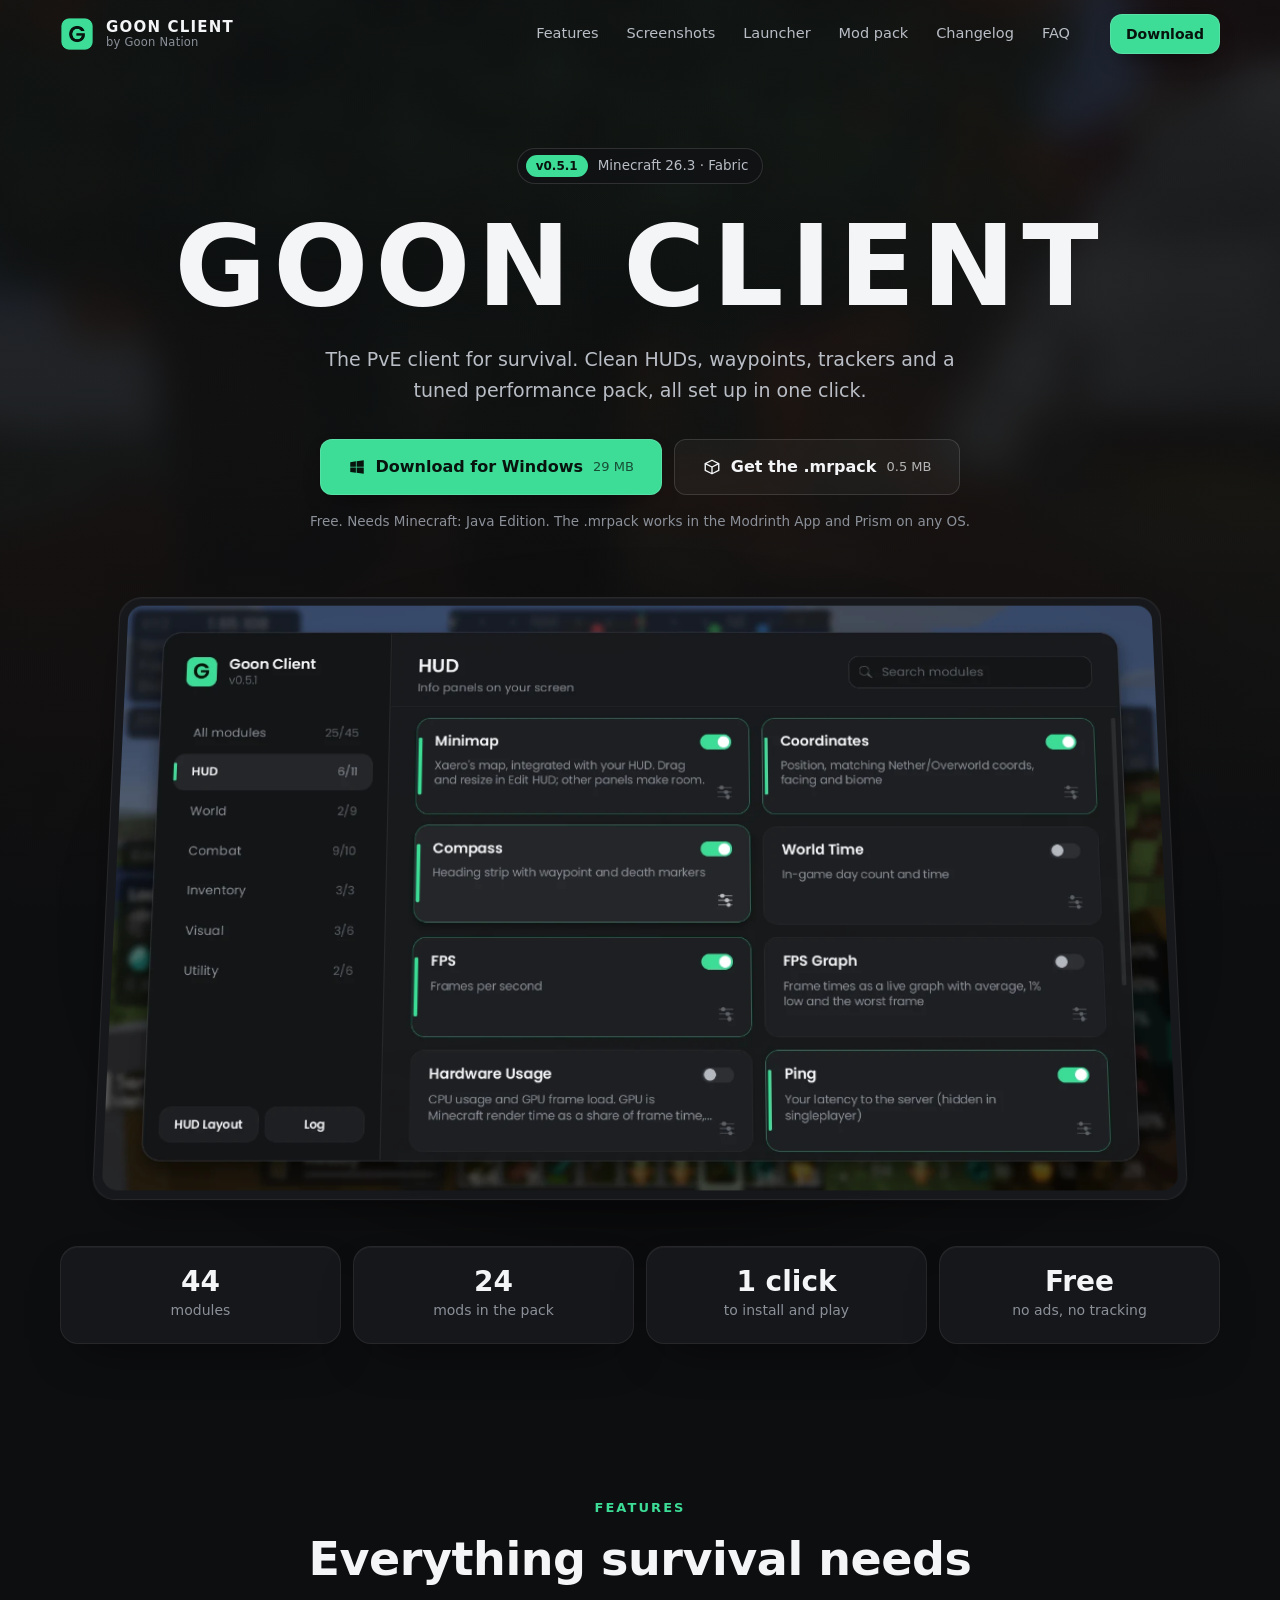
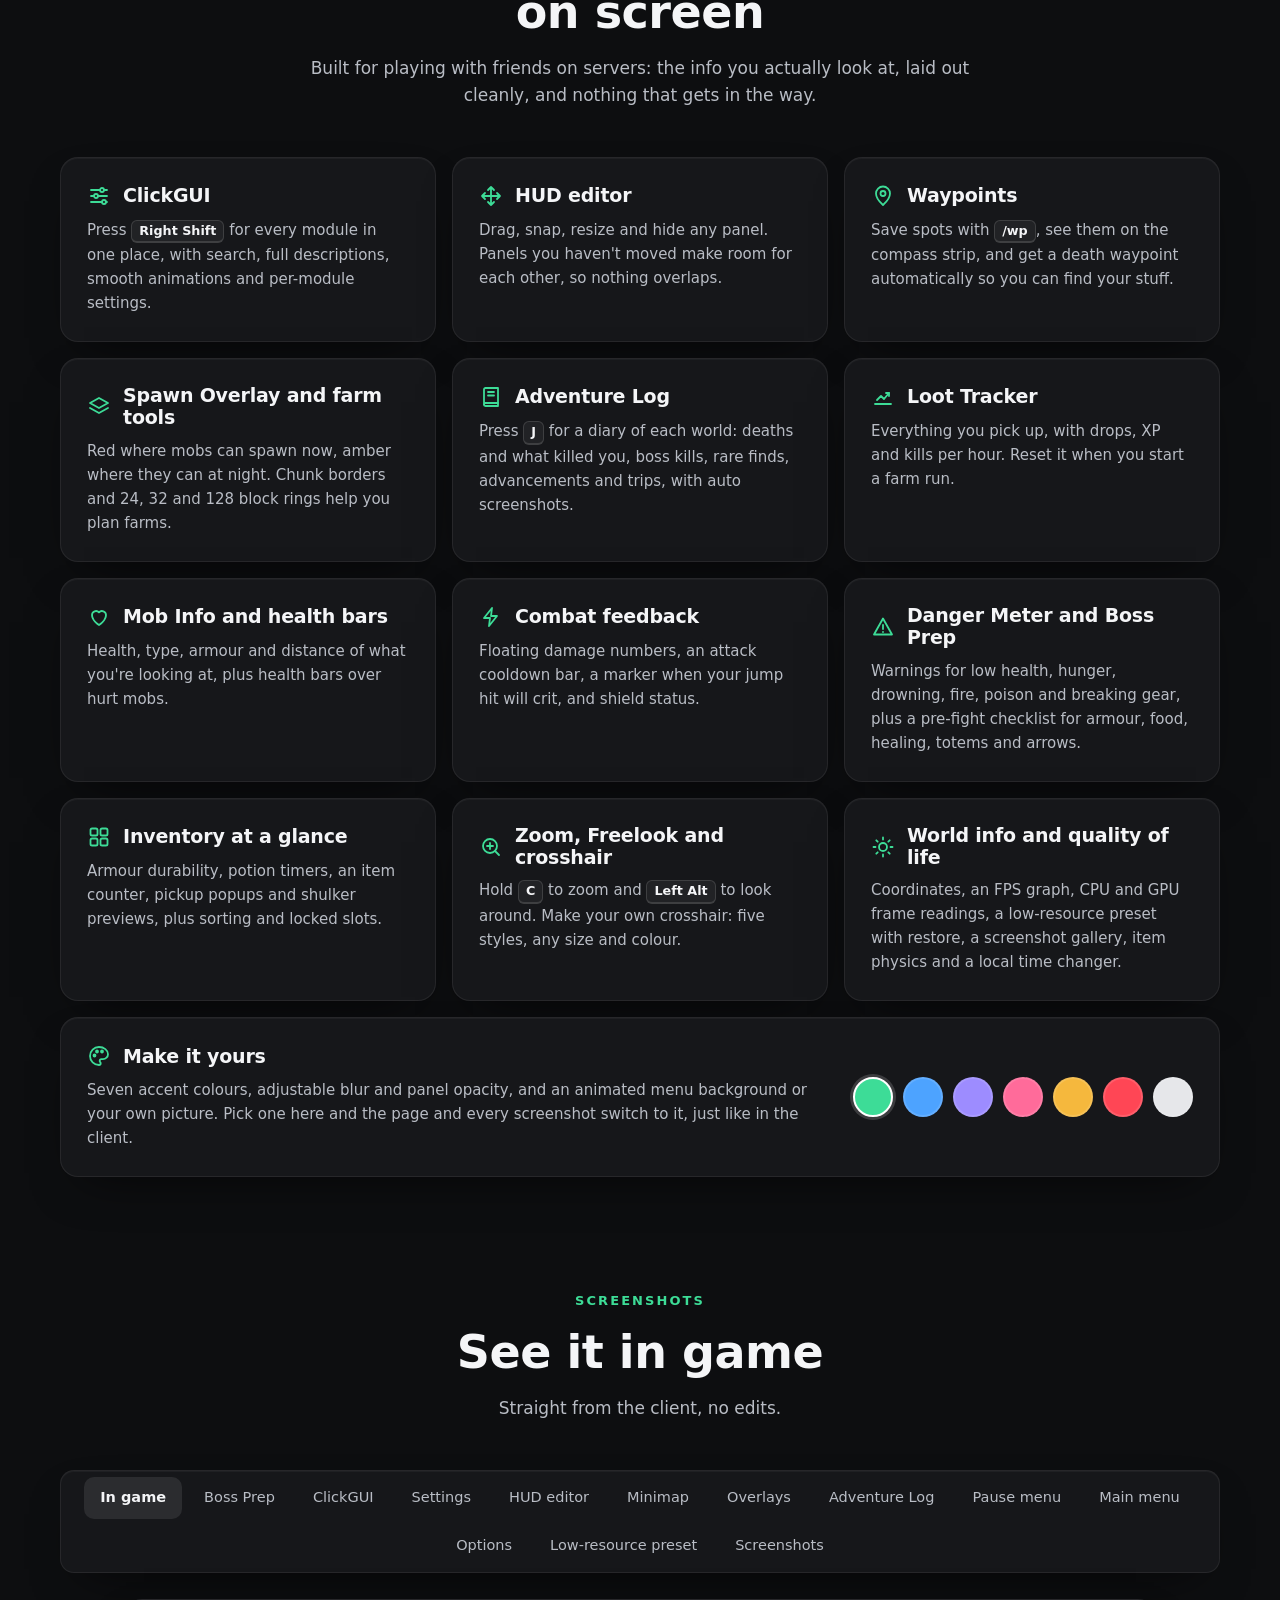
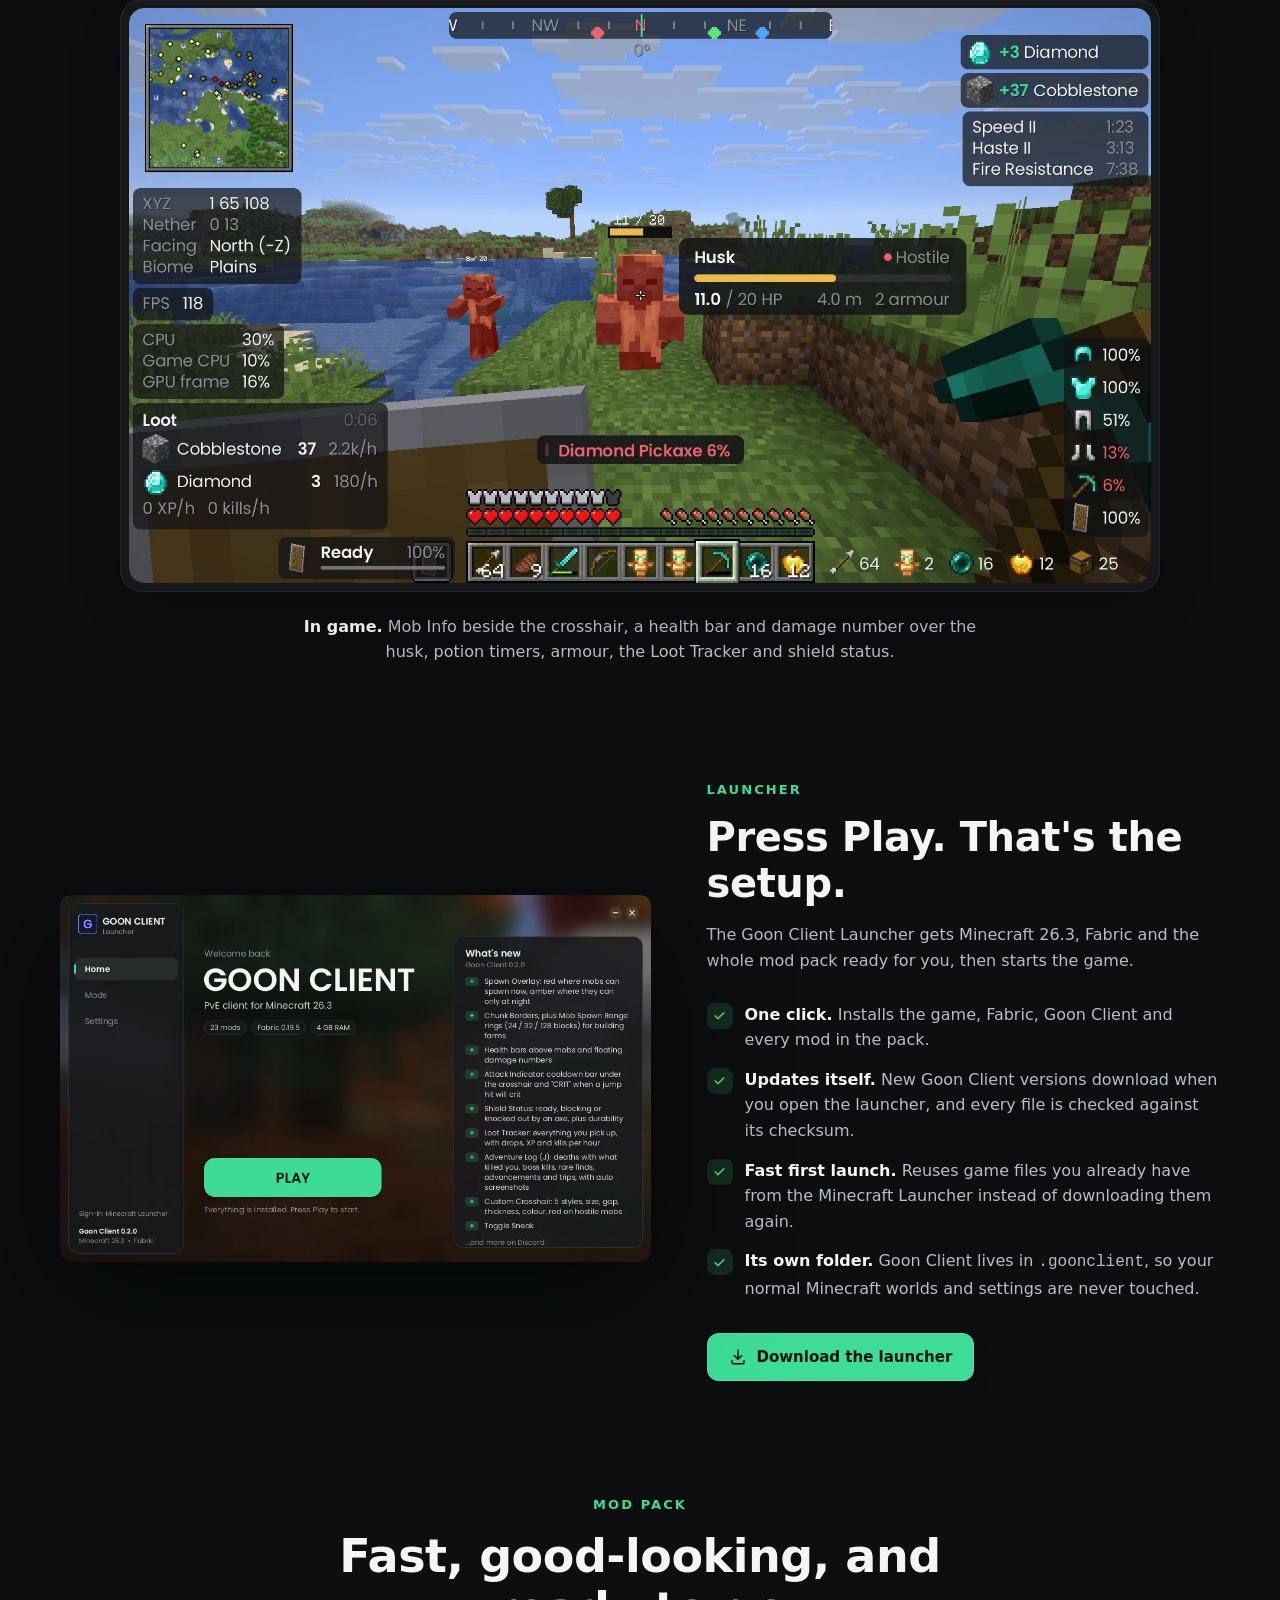
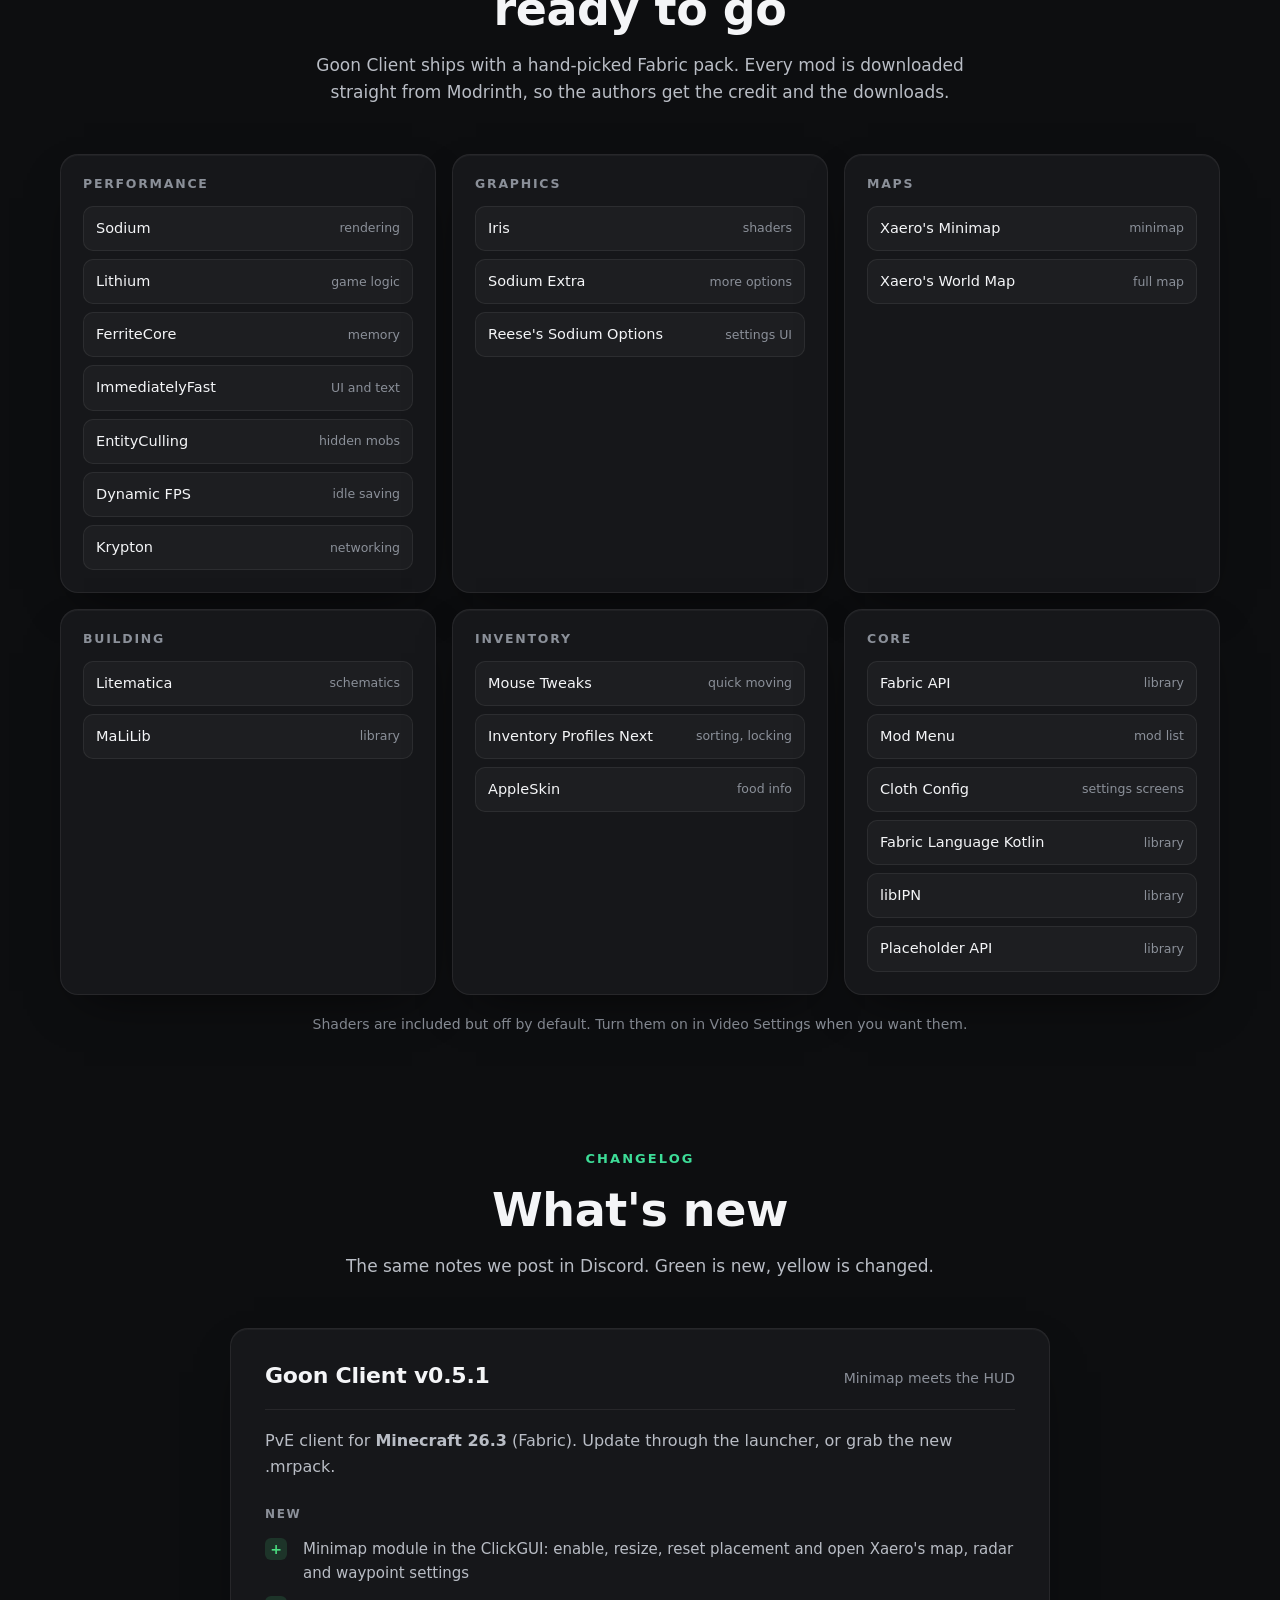
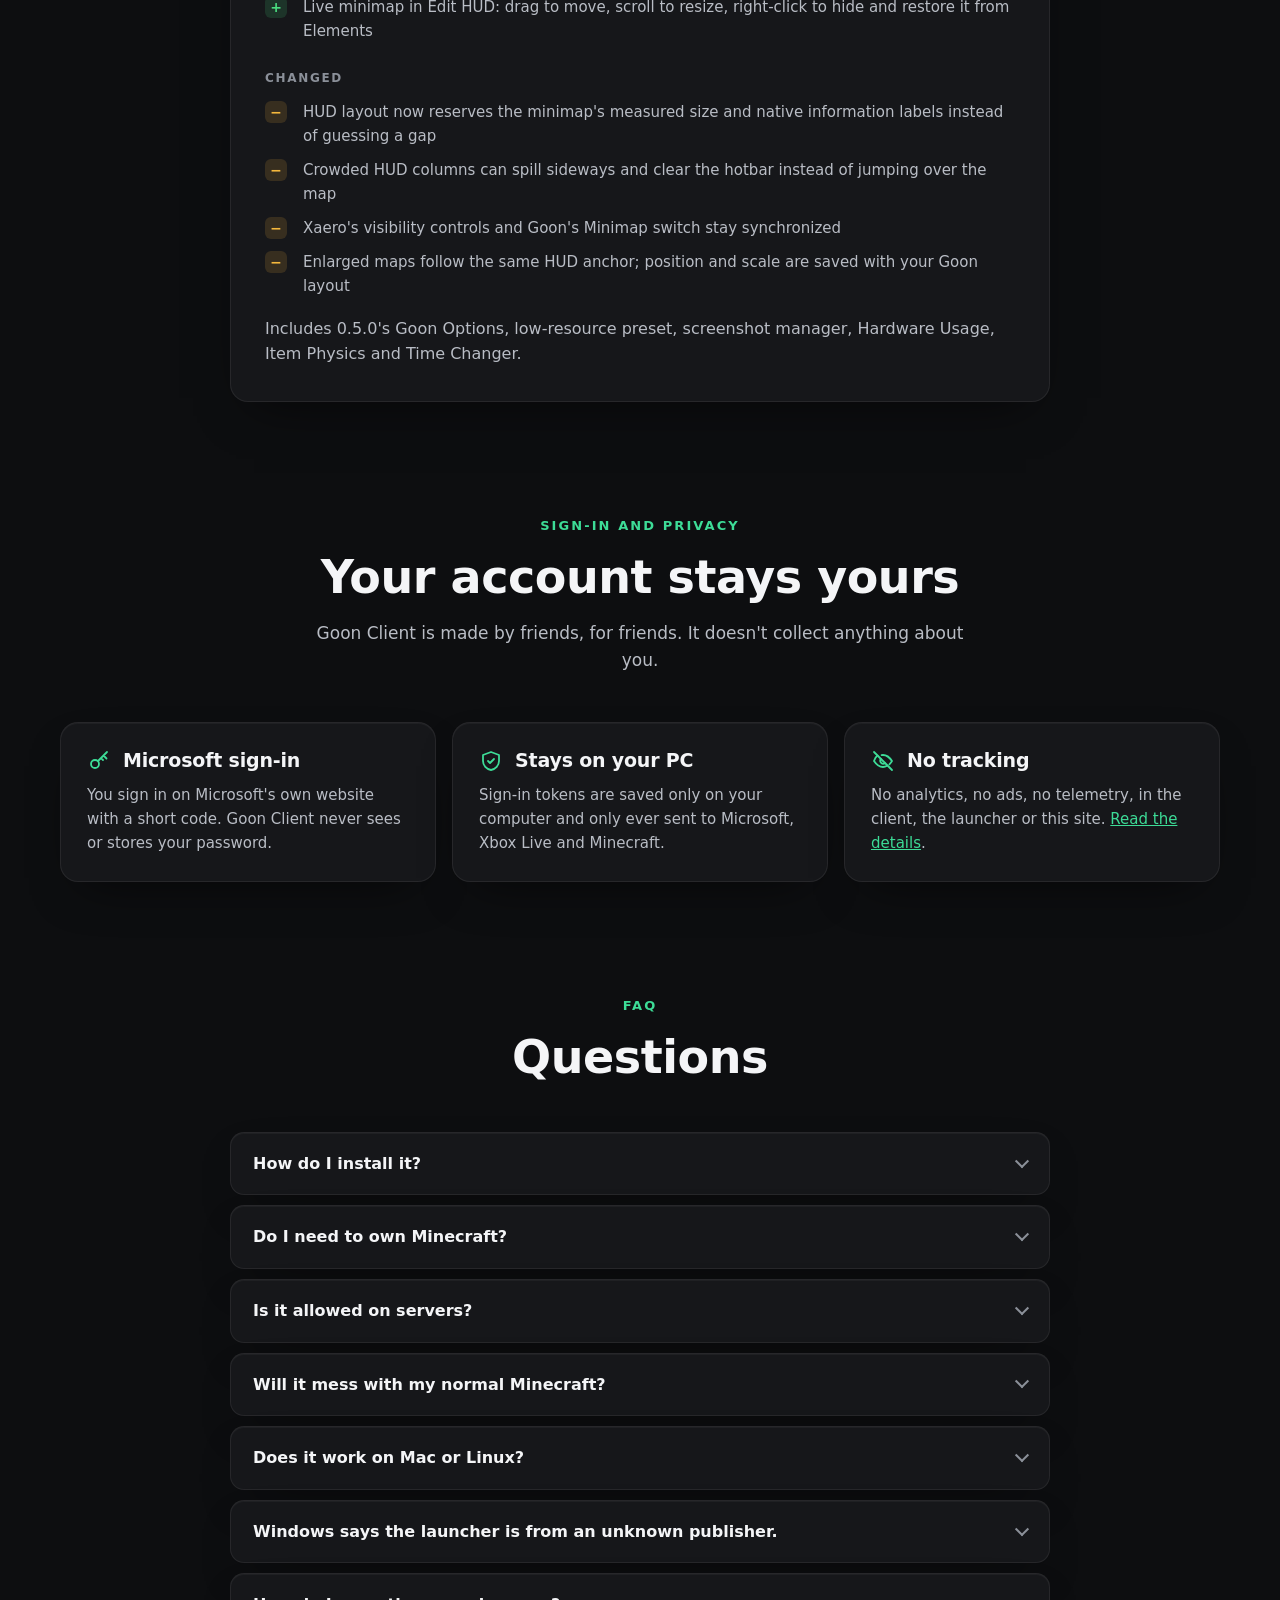
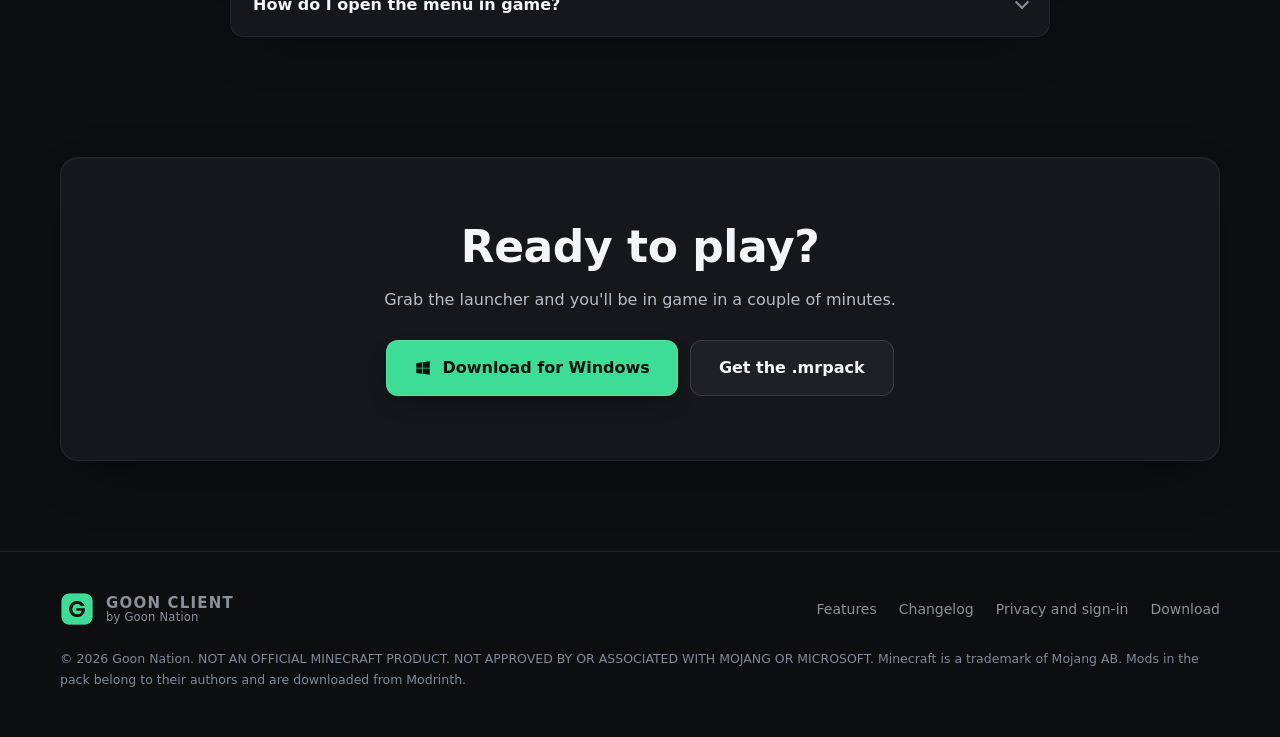
==== index.html @ 9c4f84ef "gvds" ====
<!doctype html>
<html lang="en">
<head>
	<meta charset="utf-8">
	<meta name="viewport" content="width=device-width, initial-scale=1">
	<title>Goon Client</title>
	<meta name="description" content="Goon Client is a free PvE client for Minecraft Java 26.3 by Goon Nation: clean HUDs, waypoints, trackers, a glass ClickGUI and a tuned performance pack, installed in one click.">
	<meta name="theme-color" content="#07090f">
	<link rel="canonical" href="https://goonnation.xyz/">
	<link rel="icon" type="image/png" sizes="64x64" href="assets/img/favicon.png">
	<link rel="apple-touch-icon" href="assets/img/apple-touch-icon.png">
	<meta property="og:type" content="website">
	<meta property="og:site_name" content="Goon Nation">
	<meta property="og:title" content="Goon Client: the PvE client for Minecraft 26.3">
	<meta property="og:description" content="Clean HUDs, waypoints, trackers, a glass ClickGUI and a tuned performance pack. Free, installed in one click.">
	<meta property="og:url" content="https://goonnation.xyz/">
	<meta property="og:image" content="https://goonnation.xyz/assets/img/og.jpg">
	<meta name="twitter:card" content="summary_large_image">
	<link rel="preload" href="assets/fonts/poppins-semibold.ttf" as="font" type="font/ttf" crossorigin>
	<link rel="stylesheet" href="assets/css/site.css">
	<script>document.documentElement.classList.add("js")</script>
</head>
<body>
	<a class="skip" href="#main">Skip to content</a>

	<header class="nav" id="nav">
		<div class="wrap nav-inner">
			<a class="brand" href="#top" aria-label="Goon Client home">
				<img src="assets/img/icon.png" alt="" width="34" height="34">
				<span class="brand-name"><strong>GOON CLIENT</strong><span>by Goon Nation</span></span>
			</a>
			<ul class="nav-links" id="nav-links">
				<li><a href="#features">Features</a></li>
				<li><a href="#screenshots">Screenshots</a></li>
				<li><a href="#launcher">Launcher</a></li>
				<li><a href="#pack">Mod pack</a></li>
				<li><a href="#changelog">Changelog</a></li>
				<li><a href="#faq">FAQ</a></li>
			</ul>
			<a class="btn btn-primary" href="#download">Download</a>
			<button class="nav-toggle" id="nav-toggle" aria-label="Open menu" aria-expanded="false" aria-controls="nav-links">
				<svg viewBox="0 0 24 24" fill="none" stroke="currentColor" stroke-width="2" stroke-linecap="round"><path d="M4 7h16M4 12h16M4 17h16"/></svg>
			</button>
		</div>
	</header>

	<main id="main">
		<!-- Hero -->
		<section class="hero" id="top">
			<div class="hero-bg" aria-hidden="true"><img src="assets/img/hero-bg.jpg" alt="" width="960" height="540"></div>
			<div class="wrap">
				<span class="pill"><b>v<span data-version>0.5.1</span></b><span>Minecraft <span data-mc>26.3</span> &middot; Fabric</span></span>
				<h1 class="wordmark"><span class="grad">GOON CLIENT</span></h1>
				<p class="hero-sub">The PvE client for survival. Clean HUDs, waypoints, trackers and a tuned performance pack, all set up in one click.</p>
				<div class="hero-cta" id="download">
					<a class="btn btn-primary btn-big" href="download/GoonClient-Launcher-windows.zip" download>
						<svg viewBox="0 0 24 24" fill="currentColor"><path d="M3 5.5l7.5-1.05V11.5H3V5.5zm0 13l7.5 1.05V12.5H3v6zm8.5 1.2L21 21v-8.5h-9.5v7.2zm0-15.4v7.2H21V3l-9.5 1.3z"/></svg>
						Download for Windows <span class="meta" data-size="launcher">29 MB</span>
					</a>
					<a class="btn btn-big" href="download/GoonClient.mrpack" download>
						<svg viewBox="0 0 24 24" fill="none" stroke="currentColor" stroke-width="1.8" stroke-linejoin="round"><path d="M21 7.5l-9-4.5-9 4.5 9 4.5 9-4.5z"/><path d="M3 7.5v9l9 4.5 9-4.5v-9M12 12v9"/></svg>
						Get the .mrpack <span class="meta" data-size="mrpack">0.5 MB</span>
					</a>
				</div>
				<p class="hero-note">Free. Needs Minecraft: Java Edition. The .mrpack works in the Modrinth App and Prism on any OS.</p>

				<div class="hero-shot reveal">
					<div class="frame glass">
						<img data-accent-shot="menu" src="assets/img/shot-menu-1600.webp" srcset="assets/img/shot-menu-800.webp 800w, assets/img/shot-menu-1600.webp 1600w" sizes="(max-width: 1100px) 94vw, 1040px" alt="The Goon Client menu open in game: module categories on the left and module cards with toggles on the right" width="1600" height="900" fetchpriority="high">
					</div>
				</div>

				<div class="stats">
					<div class="stat glass reveal"><strong>44</strong><span>modules</span></div>
					<div class="stat glass reveal"><strong data-mods>24</strong><span>mods in the pack</span></div>
					<div class="stat glass reveal"><strong>1 click</strong><span>to install and play</span></div>
					<div class="stat glass reveal"><strong>Free</strong><span>no ads, no tracking</span></div>
				</div>
			</div>
		</section>

		<!-- Features -->
		<section class="section" id="features">
			<div class="wrap">
				<div class="section-head reveal">
					<span class="eyebrow">Features</span>
					<h2>Everything survival needs on screen</h2>
					<p>Built for playing with friends on servers: the info you actually look at, laid out cleanly, and nothing that gets in the way.</p>
				</div>

				<div class="features">
					<article class="feature glass reveal">
						<div class="icon"><svg viewBox="0 0 24 24" fill="none" stroke="currentColor" stroke-width="1.8" stroke-linecap="round" stroke-linejoin="round"><path d="M4 6h9M17 6h3M4 12h3M11 12h9M4 18h11M19 18h1"/><circle cx="15" cy="6" r="2"/><circle cx="9" cy="12" r="2"/><circle cx="17" cy="18" r="2"/></svg></div>
						<h3>ClickGUI</h3>
						<p>Press <kbd>Right Shift</kbd> for every module in one place, with search, full descriptions, smooth animations and per-module settings.</p>
					</article>
					<article class="feature glass reveal">
						<div class="icon"><svg viewBox="0 0 24 24" fill="none" stroke="currentColor" stroke-width="1.8" stroke-linecap="round" stroke-linejoin="round"><path d="M12 3v18M3 12h18M9 6l3-3 3 3M9 18l3 3 3-3M6 9l-3 3 3 3M18 9l3 3-3 3"/></svg></div>
						<h3>HUD editor</h3>
						<p>Drag, snap, resize and hide any panel. Panels you haven't moved make room for each other, so nothing overlaps.</p>
					</article>
					<article class="feature glass reveal">
						<div class="icon"><svg viewBox="0 0 24 24" fill="none" stroke="currentColor" stroke-width="1.8" stroke-linecap="round" stroke-linejoin="round"><path d="M12 21s-7-6.2-7-11.5a7 7 0 0 1 14 0C19 14.8 12 21 12 21z"/><circle cx="12" cy="9.5" r="2.5"/></svg></div>
						<h3>Waypoints</h3>
						<p>Save spots with <kbd>/wp</kbd>, see them on the compass strip, and get a death waypoint automatically so you can find your stuff.</p>
					</article>
					<article class="feature glass reveal">
						<div class="icon"><svg viewBox="0 0 24 24" fill="none" stroke="currentColor" stroke-width="1.8" stroke-linecap="round" stroke-linejoin="round"><path d="M12 3l9 5-9 5-9-5 9-5z"/><path d="M3 13l9 5 9-5"/></svg></div>
						<h3>Spawn Overlay and farm tools</h3>
						<p>Red where mobs can spawn now, amber where they can at night. Chunk borders and 24, 32 and 128 block rings help you plan farms.</p>
					</article>
					<article class="feature glass reveal">
						<div class="icon"><svg viewBox="0 0 24 24" fill="none" stroke="currentColor" stroke-width="1.8" stroke-linecap="round" stroke-linejoin="round"><path d="M5 4.5A1.5 1.5 0 0 1 6.5 3H19v15H6.5A1.5 1.5 0 0 0 5 19.5v-15z"/><path d="M5 19.5A1.5 1.5 0 0 0 6.5 21H19v-3"/><path d="M9 7h6M9 10.5h6"/></svg></div>
						<h3>Adventure Log</h3>
						<p>Press <kbd>J</kbd> for a diary of each world: deaths and what killed you, boss kills, rare finds, advancements and trips, with auto screenshots.</p>
					</article>
					<article class="feature glass reveal">
						<div class="icon"><svg viewBox="0 0 24 24" fill="none" stroke="currentColor" stroke-width="1.8" stroke-linecap="round" stroke-linejoin="round"><path d="M4 19h16"/><path d="M6 15l4-4 3 3 5-6"/><path d="M15 8h3v3"/></svg></div>
						<h3>Loot Tracker</h3>
						<p>Everything you pick up, with drops, XP and kills per hour. Reset it when you start a farm run.</p>
					</article>
					<article class="feature glass reveal">
						<div class="icon"><svg viewBox="0 0 24 24" fill="none" stroke="currentColor" stroke-width="1.8" stroke-linecap="round" stroke-linejoin="round"><path d="M12 20s-7-4.5-7-10a4 4 0 0 1 7-2.6A4 4 0 0 1 19 10c0 5.5-7 10-7 10z"/></svg></div>
						<h3>Mob Info and health bars</h3>
						<p>Health, type, armour and distance of what you're looking at, plus health bars over hurt mobs.</p>
					</article>
					<article class="feature glass reveal">
						<div class="icon"><svg viewBox="0 0 24 24" fill="none" stroke="currentColor" stroke-width="1.8" stroke-linecap="round" stroke-linejoin="round"><path d="M13 3L5 13h6l-1 8 8-10h-6l1-8z"/></svg></div>
						<h3>Combat feedback</h3>
						<p>Floating damage numbers, an attack cooldown bar, a marker when your jump hit will crit, and shield status.</p>
					</article>
					<article class="feature glass reveal">
						<div class="icon"><svg viewBox="0 0 24 24" fill="none" stroke="currentColor" stroke-width="1.8" stroke-linecap="round" stroke-linejoin="round"><path d="M12 3.5l9 16H3l9-16z"/><path d="M12 10v4M12 17h.01"/></svg></div>
						<h3>Danger Meter and Boss Prep</h3>
						<p>Warnings for low health, hunger, drowning, fire, poison and breaking gear, plus a pre-fight checklist for armour, food, healing, totems and arrows.</p>
					</article>
					<article class="feature glass reveal">
						<div class="icon"><svg viewBox="0 0 24 24" fill="none" stroke="currentColor" stroke-width="1.8" stroke-linecap="round" stroke-linejoin="round"><rect x="3.5" y="3.5" width="7" height="7" rx="1.6"/><rect x="13.5" y="3.5" width="7" height="7" rx="1.6"/><rect x="3.5" y="13.5" width="7" height="7" rx="1.6"/><rect x="13.5" y="13.5" width="7" height="7" rx="1.6"/></svg></div>
						<h3>Inventory at a glance</h3>
						<p>Armour durability, potion timers, an item counter, pickup popups and shulker previews, plus sorting and locked slots.</p>
					</article>
					<article class="feature glass reveal">
						<div class="icon"><svg viewBox="0 0 24 24" fill="none" stroke="currentColor" stroke-width="1.8" stroke-linecap="round" stroke-linejoin="round"><circle cx="11" cy="11" r="7"/><path d="M20 20l-4-4M11 8v6M8 11h6"/></svg></div>
						<h3>Zoom, Freelook and crosshair</h3>
						<p>Hold <kbd>C</kbd> to zoom and <kbd>Left Alt</kbd> to look around. Make your own crosshair: five styles, any size and colour.</p>
					</article>
					<article class="feature glass reveal">
						<div class="icon"><svg viewBox="0 0 24 24" fill="none" stroke="currentColor" stroke-width="1.8" stroke-linecap="round" stroke-linejoin="round"><circle cx="12" cy="12" r="4"/><path d="M12 2.5v2M12 19.5v2M2.5 12h2M19.5 12h2M5.3 5.3l1.4 1.4M17.3 17.3l1.4 1.4M5.3 18.7l1.4-1.4M17.3 6.7l1.4-1.4"/></svg></div>
						<h3>World info and quality of life</h3>
						<p>Coordinates, an FPS graph, CPU and GPU frame readings, a low-resource preset with restore, a screenshot gallery, item physics and a local time changer.</p>
					</article>

					<article class="feature feature-wide glass reveal">
						<div>
							<div class="icon"><svg viewBox="0 0 24 24" fill="none" stroke="currentColor" stroke-width="1.8" stroke-linejoin="round"><path d="M12 3a9 9 0 1 0 0 18c1.1 0 1.7-.8 1.7-1.7 0-.5-.2-.9-.5-1.2-.3-.3-.5-.7-.5-1.2 0-.9.8-1.7 1.7-1.7H16a5 5 0 0 0 5-5c0-4-4-7.2-9-7.2z"/><circle cx="7.5" cy="11.5" r="1"/><circle cx="10" cy="7.5" r="1"/><circle cx="15" cy="7.5" r="1"/></svg></div>
							<h3>Make it yours</h3>
							<p>Seven accent colours, adjustable blur and panel opacity, and an animated menu background or your own picture. Pick one here and the page and every screenshot switch to it, just like in the client.</p>
						</div>
						<div class="swatches" role="group" aria-label="Accent colour">
							<button class="swatch" style="--s1:#3ddc97;--s2:#3ddc97" data-accent="Mint" aria-pressed="true" aria-label="Mint"></button>
							<button class="swatch" style="--s1:#4da3ff;--s2:#4da3ff" data-accent="Sky" aria-pressed="false" aria-label="Sky"></button>
							<button class="swatch" style="--s1:#9d8cff;--s2:#9d8cff" data-accent="Violet" aria-pressed="false" aria-label="Violet"></button>
							<button class="swatch" style="--s1:#ff6b9a;--s2:#ff6b9a" data-accent="Rose" aria-pressed="false" aria-label="Rose"></button>
							<button class="swatch" style="--s1:#f5b83d;--s2:#f5b83d" data-accent="Amber" aria-pressed="false" aria-label="Amber"></button>
							<button class="swatch" style="--s1:#ff4655;--s2:#ff4655" data-accent="Red" aria-pressed="false" aria-label="Red"></button>
							<button class="swatch" style="--s1:#e6e7ea;--s2:#e6e7ea" data-accent="White" aria-pressed="false" aria-label="White"></button>
						</div>
					</article>
				</div>
			</div>
		</section>

		<!-- Screenshots -->
		<section class="section" id="screenshots">
			<div class="wrap">
				<div class="section-head reveal">
					<span class="eyebrow">Screenshots</span>
					<h2>See it in game</h2>
					<p>Straight from the client, no edits.</p>
				</div>

				<div class="tabs glass reveal" role="tablist" aria-label="Screenshots">
					<button class="tab" role="tab" id="tab-hud" aria-controls="viewer" aria-selected="true" data-shot="hud">In game</button>
					<button class="tab" role="tab" id="tab-tools" aria-controls="viewer" aria-selected="false" data-shot="tools">Boss Prep</button>
					<button class="tab" role="tab" id="tab-menu" aria-controls="viewer" aria-selected="false" data-shot="menu">ClickGUI</button>
					<button class="tab" role="tab" id="tab-settings" aria-controls="viewer" aria-selected="false" data-shot="settings">Settings</button>
					<button class="tab" role="tab" id="tab-editor" aria-controls="viewer" aria-selected="false" data-shot="editor">HUD editor</button>
					<button class="tab" role="tab" id="tab-minimap" aria-controls="viewer" aria-selected="false" data-shot="minimap-settings">Minimap</button>
					<button class="tab" role="tab" id="tab-overlays" aria-controls="viewer" aria-selected="false" data-shot="overlays">Overlays</button>
					<button class="tab" role="tab" id="tab-log" aria-controls="viewer" aria-selected="false" data-shot="log">Adventure Log</button>
					<button class="tab" role="tab" id="tab-pause" aria-controls="viewer" aria-selected="false" data-shot="pause">Pause menu</button>
					<button class="tab" role="tab" id="tab-title" aria-controls="viewer" aria-selected="false" data-shot="title">Main menu</button>
					<button class="tab" role="tab" id="tab-options" aria-controls="viewer" aria-selected="false" data-shot="options">Options</button>
					<button class="tab" role="tab" id="tab-performance" aria-controls="viewer" aria-selected="false" data-shot="performance">Low-resource preset</button>
					<button class="tab" role="tab" id="tab-screenshots" aria-controls="viewer" aria-selected="false" data-shot="screenshots">Screenshots</button>
				</div>

				<div class="viewer reveal" id="viewer" role="tabpanel" aria-labelledby="tab-hud">
					<div class="frame glass">
						<div class="stage">
							<img class="active" data-shot="hud" src="assets/img/shot-hud-1600.webp" srcset="assets/img/shot-hud-800.webp 800w, assets/img/shot-hud-1600.webp 1600w" sizes="(max-width: 1100px) 94vw, 1040px" alt="In game with the Goon Client HUD: coordinates, compass, Mob Info, a health bar and damage number over a husk, potion timers, armour, the Loot Tracker and shield status" width="1600" height="900" loading="lazy">
							<img data-shot="tools" src="assets/img/shot-tools-1600.webp" srcset="assets/img/shot-tools-800.webp 800w, assets/img/shot-tools-1600.webp 1600w" sizes="(max-width: 1100px) 94vw, 1040px" alt="The Boss Prep checklist rating armour, weapon, food, healing, totems, arrows, blocks and free slots, under the FPS graph" width="1600" height="900" loading="lazy">
							<img data-shot="menu" src="assets/img/shot-menu-1600.webp" srcset="assets/img/shot-menu-800.webp 800w, assets/img/shot-menu-1600.webp 1600w" sizes="(max-width: 1100px) 94vw, 1040px" alt="The Goon Client ClickGUI with module cards and toggles" width="1600" height="900" loading="lazy">
							<img data-shot="settings" src="assets/img/shot-settings-1600.webp" srcset="assets/img/shot-settings-800.webp 800w, assets/img/shot-settings-1600.webp 1600w" sizes="(max-width: 1100px) 94vw, 1040px" alt="The Custom Crosshair settings page with styles, colours and size sliders" width="1600" height="900" loading="lazy">
							<img data-shot="editor" src="assets/img/shot-editor-1600.webp" srcset="assets/img/shot-editor-800.webp 800w, assets/img/shot-editor-1600.webp 1600w" sizes="(max-width: 1100px) 94vw, 1040px" alt="The HUD editor showing every panel with outlines ready to drag" width="1600" height="900" loading="lazy">
							<img data-shot="minimap-settings" src="assets/img/shot-minimap-settings-1600.webp" srcset="assets/img/shot-minimap-settings-800.webp 800w, assets/img/shot-minimap-settings-1600.webp 1600w" sizes="(max-width: 1100px) 94vw, 1040px" alt="The integrated Minimap module in Goon ClickGUI with visibility, scale, native settings, placement reset and HUD editing controls" width="1600" height="900" loading="lazy">
							<img data-shot="overlays" src="assets/img/shot-overlays-1600.webp" srcset="assets/img/shot-overlays-800.webp 800w, assets/img/shot-overlays-1600.webp 1600w" sizes="(max-width: 1100px) 94vw, 1040px" alt="Night time with the Spawn Overlay marking spawnable blocks in red, chunk borders and spawn range rings" width="1600" height="900" loading="lazy">
							<img data-shot="log" src="assets/img/shot-log-1600.webp" srcset="assets/img/shot-log-800.webp 800w, assets/img/shot-log-1600.webp 1600w" sizes="(max-width: 1100px) 94vw, 1040px" alt="The Adventure Log screen listing a death, a boss kill, rare finds, an advancement and a trip to the Nether" width="1600" height="900" loading="lazy">
							<img data-shot="pause" src="assets/img/shot-pause-1600.webp" srcset="assets/img/shot-pause-800.webp 800w, assets/img/shot-pause-1600.webp 1600w" sizes="(max-width: 1100px) 94vw, 1040px" alt="The Goon Client pause menu over the blurred game, with a two-column button layout and a This session stats card" width="1600" height="900" loading="lazy">
							<img data-shot="title" src="assets/img/shot-title-1600.webp" srcset="assets/img/shot-title-800.webp 800w, assets/img/shot-title-1600.webp 1600w" sizes="(max-width: 1100px) 94vw, 1040px" alt="The Goon Client main menu with its button column, a What's new card and the account card over the animated Goon background" width="1600" height="900" loading="lazy">
							<img data-shot="options" src="assets/img/shot-options-1600.webp" srcset="assets/img/shot-options-800.webp 800w, assets/img/shot-options-1600.webp 1600w" sizes="(max-width: 1100px) 94vw, 1040px" alt="The custom Goon Options hub with settings cards and a field-of-view slider" width="1600" height="900" loading="lazy">
							<img data-shot="performance" src="assets/img/shot-performance-1600.webp" srcset="assets/img/shot-performance-800.webp 800w, assets/img/shot-performance-1600.webp 1600w" sizes="(max-width: 1100px) 94vw, 1040px" alt="The low-resource preset showing its changes and Apply, Restore previous and Done buttons" width="1600" height="900" loading="lazy">
							<img data-shot="screenshots" src="assets/img/shot-screenshots-1600.webp" srcset="assets/img/shot-screenshots-800.webp 800w, assets/img/shot-screenshots-1600.webp 1600w" sizes="(max-width: 1100px) 94vw, 1040px" alt="The screenshot manager displaying six recent captures with preview, folder and paging controls" width="1600" height="900" loading="lazy">
						</div>
					</div>
					<p class="caption" id="caption" aria-live="polite"><strong>In game.</strong> Mob Info beside the crosshair, a health bar and damage number over the husk, potion timers, armour, the Loot Tracker and shield status.</p>
				</div>
			</div>
		</section>

		<!-- Launcher -->
		<section class="section" id="launcher">
			<div class="wrap split">
				<div class="launcher-shot reveal">
					<img src="assets/img/launcher-home.webp" alt="The Goon Client Launcher home page with a big Play button and the What's new list" width="1000" height="620" loading="lazy">
				</div>
				<div class="reveal">
					<span class="eyebrow">Launcher</span>
					<h2>Press Play. That's the setup.</h2>
					<p>The Goon Client Launcher gets Minecraft <span data-mc>26.3</span>, Fabric and the whole mod pack ready for you, then starts the game.</p>
					<ul class="checks">
						<li><span class="check"><svg viewBox="0 0 24 24" fill="none" stroke="currentColor" stroke-width="2.4" stroke-linecap="round" stroke-linejoin="round"><path d="M5 12.5l4.5 4.5L19 7.5"/></svg></span><span><strong>One click.</strong> Installs the game, Fabric, Goon Client and every mod in the pack.</span></li>
						<li><span class="check"><svg viewBox="0 0 24 24" fill="none" stroke="currentColor" stroke-width="2.4" stroke-linecap="round" stroke-linejoin="round"><path d="M5 12.5l4.5 4.5L19 7.5"/></svg></span><span><strong>Updates itself.</strong> New Goon Client versions download when you open the launcher, and every file is checked against its checksum.</span></li>
						<li><span class="check"><svg viewBox="0 0 24 24" fill="none" stroke="currentColor" stroke-width="2.4" stroke-linecap="round" stroke-linejoin="round"><path d="M5 12.5l4.5 4.5L19 7.5"/></svg></span><span><strong>Fast first launch.</strong> Reuses game files you already have from the Minecraft Launcher instead of downloading them again.</span></li>
						<li><span class="check"><svg viewBox="0 0 24 24" fill="none" stroke="currentColor" stroke-width="2.4" stroke-linecap="round" stroke-linejoin="round"><path d="M5 12.5l4.5 4.5L19 7.5"/></svg></span><span><strong>Its own folder.</strong> Goon Client lives in <code>.goonclient</code>, so your normal Minecraft worlds and settings are never touched.</span></li>
					</ul>
					<a class="btn btn-primary" href="download/GoonClient-Launcher-windows.zip" download>
						<svg viewBox="0 0 24 24" fill="none" stroke="currentColor" stroke-width="2" stroke-linecap="round" stroke-linejoin="round"><path d="M12 3v12M7 10l5 5 5-5M4 17v2a2 2 0 0 0 2 2h12a2 2 0 0 0 2-2v-2"/></svg>
						Download the launcher
					</a>
				</div>
			</div>
		</section>

		<!-- Pack -->
		<section class="section" id="pack">
			<div class="wrap">
				<div class="section-head reveal">
					<span class="eyebrow">Mod pack</span>
					<h2>Fast, good-looking, and ready to go</h2>
					<p>Goon Client ships with a hand-picked Fabric pack. Every mod is downloaded straight from Modrinth, so the authors get the credit and the downloads.</p>
				</div>
				<div class="pack">
					<div class="pack-group glass reveal">
						<h3>Performance</h3>
						<ul>
							<li><a href="https://modrinth.com/mod/sodium" target="_blank" rel="noopener">Sodium <span>rendering</span></a></li>
							<li><a href="https://modrinth.com/mod/lithium" target="_blank" rel="noopener">Lithium <span>game logic</span></a></li>
							<li><a href="https://modrinth.com/mod/ferrite-core" target="_blank" rel="noopener">FerriteCore <span>memory</span></a></li>
							<li><a href="https://modrinth.com/mod/immediatelyfast" target="_blank" rel="noopener">ImmediatelyFast <span>UI and text</span></a></li>
							<li><a href="https://modrinth.com/mod/entityculling" target="_blank" rel="noopener">EntityCulling <span>hidden mobs</span></a></li>
							<li><a href="https://modrinth.com/mod/dynamic-fps" target="_blank" rel="noopener">Dynamic FPS <span>idle saving</span></a></li>
							<li><a href="https://modrinth.com/mod/krypton" target="_blank" rel="noopener">Krypton <span>networking</span></a></li>
						</ul>
					</div>
					<div class="pack-group glass reveal">
						<h3>Graphics</h3>
						<ul>
							<li><a href="https://modrinth.com/mod/iris" target="_blank" rel="noopener">Iris <span>shaders</span></a></li>
							<li><a href="https://modrinth.com/mod/sodium-extra" target="_blank" rel="noopener">Sodium Extra <span>more options</span></a></li>
							<li><a href="https://modrinth.com/mod/reeses-sodium-options" target="_blank" rel="noopener">Reese's Sodium Options <span>settings UI</span></a></li>
						</ul>
					</div>
					<div class="pack-group glass reveal">
						<h3>Maps</h3>
						<ul>
							<li><a href="https://modrinth.com/mod/xaeros-minimap" target="_blank" rel="noopener">Xaero's Minimap <span>minimap</span></a></li>
							<li><a href="https://modrinth.com/mod/xaeros-world-map" target="_blank" rel="noopener">Xaero's World Map <span>full map</span></a></li>
						</ul>
					</div>
					<div class="pack-group glass reveal">
						<h3>Building</h3>
						<ul>
							<li><a href="https://modrinth.com/mod/litematica" target="_blank" rel="noopener">Litematica <span>schematics</span></a></li>
							<li><a href="https://modrinth.com/mod/malilib" target="_blank" rel="noopener">MaLiLib <span>library</span></a></li>
						</ul>
					</div>
					<div class="pack-group glass reveal">
						<h3>Inventory</h3>
						<ul>
							<li><a href="https://modrinth.com/mod/mouse-tweaks" target="_blank" rel="noopener">Mouse Tweaks <span>quick moving</span></a></li>
							<li><a href="https://modrinth.com/mod/inventory-profiles-next" target="_blank" rel="noopener">Inventory Profiles Next <span>sorting, locking</span></a></li>
							<li><a href="https://modrinth.com/mod/appleskin" target="_blank" rel="noopener">AppleSkin <span>food info</span></a></li>
						</ul>
					</div>
					<div class="pack-group glass reveal">
						<h3>Core</h3>
						<ul>
							<li><a href="https://modrinth.com/mod/fabric-api" target="_blank" rel="noopener">Fabric API <span>library</span></a></li>
							<li><a href="https://modrinth.com/mod/modmenu" target="_blank" rel="noopener">Mod Menu <span>mod list</span></a></li>
							<li><a href="https://modrinth.com/mod/cloth-config" target="_blank" rel="noopener">Cloth Config <span>settings screens</span></a></li>
							<li><a href="https://modrinth.com/mod/fabric-language-kotlin" target="_blank" rel="noopener">Fabric Language Kotlin <span>library</span></a></li>
							<li><a href="https://modrinth.com/mod/libipn" target="_blank" rel="noopener">libIPN <span>library</span></a></li>
							<li><a href="https://modrinth.com/mod/placeholder-api" target="_blank" rel="noopener">Placeholder API <span>library</span></a></li>
						</ul>
					</div>
				</div>
				<p class="pack-note reveal">Shaders are included but off by default. Turn them on in Video Settings when you want them.</p>
			</div>
		</section>

		<!-- Changelog -->
		<section class="section" id="changelog">
			<div class="wrap">
				<div class="section-head reveal">
					<span class="eyebrow">Changelog</span>
					<h2>What's new</h2>
					<p>The same notes we post in Discord. <span class="legend">Green is new, yellow is changed.</span></p>
				</div>
				<article class="changelog glass reveal">
<!-- changelog:start -->
					<div class="changelog-head"><h3>Goon Client v0.5.1</h3><span>Minimap meets the HUD</span></div>
					<p class="intro">PvE client for <strong>Minecraft 26.3</strong> (Fabric). Update through the launcher, or grab the new .mrpack.</p>
					<h4>New</h4>
					<ul>
						<li class="add">Minimap module in the ClickGUI: enable, resize, reset placement and open Xaero's map, radar and waypoint settings</li>
						<li class="add">Live minimap in Edit HUD: drag to move, scroll to resize, right-click to hide and restore it from Elements</li>
					</ul>
					<h4>Changed</h4>
					<ul>
						<li class="change">HUD layout now reserves the minimap's measured size and native information labels instead of guessing a gap</li>
						<li class="change">Crowded HUD columns can spill sideways and clear the hotbar instead of jumping over the map</li>
						<li class="change">Xaero's visibility controls and Goon's Minimap switch stay synchronized</li>
						<li class="change">Enlarged maps follow the same HUD anchor; position and scale are saved with your Goon layout</li>
					</ul>
					<p class="intro">Includes 0.5.0's Goon Options, low-resource preset, screenshot manager, Hardware Usage, Item Physics and Time Changer.</p>
<!-- changelog:end -->
				</article>
			</div>
		</section>

		<!-- Sign-in and privacy -->
		<section class="section" id="privacy">
			<div class="wrap">
				<div class="section-head reveal">
					<span class="eyebrow">Sign-in and privacy</span>
					<h2>Your account stays yours</h2>
					<p>Goon Client is made by friends, for friends. It doesn't collect anything about you.</p>
				</div>
				<div class="trust">
					<article class="feature glass reveal">
						<div class="icon"><svg viewBox="0 0 24 24" fill="none" stroke="currentColor" stroke-width="1.8" stroke-linecap="round" stroke-linejoin="round"><circle cx="8" cy="15" r="4"/><path d="M11 12l9-9M16.5 6.5l3 3M14 9l2 2"/></svg></div>
						<h3>Microsoft sign-in</h3>
						<p>You sign in on Microsoft's own website with a short code. Goon Client never sees or stores your password.</p>
					</article>
					<article class="feature glass reveal">
						<div class="icon"><svg viewBox="0 0 24 24" fill="none" stroke="currentColor" stroke-width="1.8" stroke-linecap="round" stroke-linejoin="round"><path d="M12 3l8 3v6c0 4.5-3.4 8.2-8 9-4.6-.8-8-4.5-8-9V6l8-3z"/><path d="M9 12l2 2 4-4"/></svg></div>
						<h3>Stays on your PC</h3>
						<p>Sign-in tokens are saved only on your computer and only ever sent to Microsoft, Xbox Live and Minecraft.</p>
					</article>
					<article class="feature glass reveal">
						<div class="icon"><svg viewBox="0 0 24 24" fill="none" stroke="currentColor" stroke-width="1.8" stroke-linecap="round" stroke-linejoin="round"><path d="M3 3l18 18"/><path d="M10.6 6.1c.5-.1.9-.1 1.4-.1 5 0 9 6 9 6a17 17 0 0 1-2.6 3.3M6.6 6.6C4.2 8.2 3 12 3 12s4 6 9 6c1.5 0 2.9-.5 4.1-1.2"/><path d="M9.9 9.9a3 3 0 0 0 4.2 4.2"/></svg></div>
						<h3>No tracking</h3>
						<p>No analytics, no ads, no telemetry, in the client, the launcher or this site. <a href="privacy.html">Read the details</a>.</p>
					</article>
				</div>
			</div>
		</section>

		<!-- FAQ -->
		<section class="section" id="faq">
			<div class="wrap">
				<div class="section-head reveal">
					<span class="eyebrow">FAQ</span>
					<h2>Questions</h2>
				</div>
				<div class="faq">
					<details class="glass reveal">
						<summary>How do I install it?</summary>
						<p>Download the launcher, unzip it anywhere and run <strong>Goon Client Launcher</strong>. Press Play: it installs everything and starts the game. If you'd rather use the Modrinth App or Prism Launcher, download the .mrpack and import it there instead.</p>
					</details>
					<details class="glass reveal">
						<summary>Do I need to own Minecraft?</summary>
						<p>Yes. Goon Client runs on Minecraft: Java Edition and you sign in with your own Microsoft account, the same one you use for the normal Minecraft Launcher.</p>
					</details>
					<details class="glass reveal">
						<summary>Is it allowed on servers?</summary>
						<p>Goon Client is made for survival quality of life, not for getting an edge in PvP. Still, every server has its own rules, and some don't allow things like minimaps or fullbright. Check your server's rules and turn off anything they don't allow.</p>
					</details>
					<details class="glass reveal">
						<summary>Will it mess with my normal Minecraft?</summary>
						<p>No. Goon Client keeps its own game folder, so your vanilla worlds, settings and resource packs stay exactly as they are.</p>
					</details>
					<details class="glass reveal">
						<summary>Does it work on Mac or Linux?</summary>
						<p>The launcher is Windows only for now. On Mac and Linux, import the .mrpack into the <a href="https://modrinth.com/app" target="_blank" rel="noopener">Modrinth App</a> or <a href="https://prismlauncher.org" target="_blank" rel="noopener">Prism Launcher</a> and you get the same client and mods.</p>
					</details>
					<details class="glass reveal">
						<summary>Windows says the launcher is from an unknown publisher.</summary>
						<p>The launcher isn't code-signed yet, so Windows SmartScreen may warn you the first time. Click <strong>More info</strong>, then <strong>Run anyway</strong>. Only download it from this site.</p>
					</details>
					<details class="glass reveal">
						<summary>How do I open the menu in game?</summary>
						<p>Press <kbd>Right Shift</kbd>. From there you can turn modules on and off, change their settings and open the HUD editor to move panels around.</p>
					</details>
				</div>
			</div>
		</section>

		<!-- Final CTA -->
		<section>
			<div class="wrap">
				<div class="cta glass reveal">
					<h2>Ready to play?</h2>
					<p>Grab the launcher and you'll be in game in a couple of minutes.</p>
					<div class="hero-cta">
						<a class="btn btn-primary btn-big" href="download/GoonClient-Launcher-windows.zip" download>
							<svg viewBox="0 0 24 24" fill="currentColor"><path d="M3 5.5l7.5-1.05V11.5H3V5.5zm0 13l7.5 1.05V12.5H3v6zm8.5 1.2L21 21v-8.5h-9.5v7.2zm0-15.4v7.2H21V3l-9.5 1.3z"/></svg>
							Download for Windows
						</a>
						<a class="btn btn-big" href="download/GoonClient.mrpack" download>Get the .mrpack</a>
					</div>
				</div>
			</div>
		</section>
	</main>

	<footer>
		<div class="wrap">
			<div class="foot">
				<a class="brand" href="#top">
					<img src="assets/img/icon.png" alt="" width="34" height="34">
					<span class="brand-name"><strong>GOON CLIENT</strong><span>by Goon Nation</span></span>
				</a>
				<nav class="foot-links" aria-label="Footer">
					<a href="#features">Features</a>
					<a href="#changelog">Changelog</a>
					<a href="privacy.html">Privacy and sign-in</a>
					<a href="#download">Download</a>
				</nav>
			</div>
			<p class="legal">&copy; <span data-year>2026</span> Goon Nation. NOT AN OFFICIAL MINECRAFT PRODUCT. NOT APPROVED BY OR ASSOCIATED WITH MOJANG OR MICROSOFT. Minecraft is a trademark of Mojang AB. Mods in the pack belong to their authors and are downloaded from Modrinth.</p>
		</div>
	</footer>

	<script src="assets/js/site.js" defer></script>
</body>
</html>
---- assets/css/site.css ----
/* Goon Client site. "Graphite" look matching the client and launcher: neutral surfaces, one mint accent. */

@font-face {
	font-family: "Poppins";
	src: url("../fonts/poppins-regular.ttf") format("truetype");
	font-weight: 400;
	font-display: swap;
}

@font-face {
	font-family: "Poppins";
	src: url("../fonts/poppins-semibold.ttf") format("truetype");
	font-weight: 600;
	font-display: swap;
}

:root {
	color-scheme: dark;
	--bg: #0d0e10;
	--bg-2: #111214;
	--panel: rgba(24, 25, 28, 0.9);
	--panel-strong: rgba(30, 31, 35, 0.96);
	--line: rgba(255, 255, 255, 0.07);
	--line-2: rgba(255, 255, 255, 0.13);
	--text: #f4f5f7;
	--muted: #8b9099;
	--soft: #b9bdc5;
	--a1: #3ddc97;
	--a2: #3ddc97;
	--on-accent: #08130e;
	--good: #4ade80;
	--warn: #f5b83d;
	--radius: 18px;
	--radius-sm: 12px;
	--max: 1160px;
	--gutter: clamp(16px, 4vw, 32px);
	--ease: cubic-bezier(0.2, 0.7, 0.2, 1);
}

*,
*::before,
*::after {
	box-sizing: border-box;
}

html {
	scroll-behavior: smooth;
	scroll-padding-top: 84px;
	-webkit-text-size-adjust: 100%;
}

body {
	margin: 0;
	background: var(--bg);
	color: var(--text);
	font-family: "Poppins", system-ui, -apple-system, "Segoe UI", sans-serif;
	font-size: 16px;
	line-height: 1.6;
	-webkit-font-smoothing: antialiased;
	overflow-x: hidden;
}

img {
	display: block;
	max-width: 100%;
	height: auto;
}

a {
	color: inherit;
}

h1,
h2,
h3 {
	margin: 0;
	font-weight: 600;
	line-height: 1.15;
	letter-spacing: -0.01em;
}

p {
	margin: 0;
}

:focus-visible {
	outline: 2px solid var(--a1);
	outline-offset: 3px;
	border-radius: 6px;
}

.wrap {
	width: 100%;
	max-width: calc(var(--max) + var(--gutter) * 2);
	margin: 0 auto;
	padding: 0 var(--gutter);
}

.grad {
	color: var(--text);
}

.skip {
	position: absolute;
	left: -999px;
	top: 8px;
	z-index: 100;
	padding: 8px 14px;
	border-radius: 10px;
	background: var(--panel-strong);
}

.skip:focus {
	left: 8px;
}

/* ---------- Glass ---------- */

.glass {
	position: relative;
	background: var(--panel);
	border: 1px solid var(--line);
	border-radius: var(--radius);
	-webkit-backdrop-filter: blur(18px) saturate(140%);
	backdrop-filter: blur(18px) saturate(140%);
	box-shadow: 0 20px 50px -24px rgba(0, 0, 0, 0.7), inset 0 1px 0 rgba(255, 255, 255, 0.04);
}

/* ---------- Buttons ---------- */

.btn {
	display: inline-flex;
	align-items: center;
	justify-content: center;
	gap: 10px;
	min-height: 48px;
	padding: 0 22px;
	border-radius: var(--radius-sm);
	border: 1px solid var(--line-2);
	background: rgba(255, 255, 255, 0.04);
	color: var(--text);
	font: inherit;
	font-weight: 600;
	font-size: 15px;
	text-decoration: none;
	cursor: pointer;
	transition: transform 0.2s var(--ease), box-shadow 0.2s var(--ease), background 0.2s, border-color 0.2s;
}

.btn:hover {
	background: rgba(255, 255, 255, 0.08);
	border-color: rgba(255, 255, 255, 0.22);
	transform: translateY(-1px);
}

.btn svg {
	width: 18px;
	height: 18px;
	flex: none;
}

.btn-primary {
	border: 0;
	background: var(--a1);
	color: var(--on-accent);
	box-shadow: 0 10px 24px -12px rgba(0, 0, 0, 0.65), inset 0 0 0 1px rgba(255, 255, 255, 0.14);
}

.btn-primary:hover {
	background: var(--a1);
	box-shadow: 0 16px 30px -14px rgba(0, 0, 0, 0.75), inset 0 0 0 1px rgba(255, 255, 255, 0.24);
	filter: brightness(1.06);
}

.btn-big {
	min-height: 56px;
	padding: 0 28px;
	font-size: 16px;
}

.btn .meta {
	font-weight: 400;
	opacity: 0.7;
	font-size: 13px;
}

/* ---------- Nav ---------- */

.nav {
	position: fixed;
	inset: 0 0 auto;
	z-index: 50;
	transition: background 0.3s, border-color 0.3s, backdrop-filter 0.3s;
	border-bottom: 1px solid transparent;
}

.nav.scrolled {
	background: rgba(13, 14, 16, 0.8);
	border-bottom-color: var(--line);
	-webkit-backdrop-filter: blur(16px);
	backdrop-filter: blur(16px);
}

.nav-inner {
	display: flex;
	align-items: center;
	gap: 28px;
	height: 68px;
}

.brand {
	display: flex;
	align-items: center;
	gap: 12px;
	text-decoration: none;
	flex: none;
}

.brand img {
	width: 34px;
	height: 34px;
	border-radius: 9px;
}

.brand-name {
	display: flex;
	flex-direction: column;
	line-height: 1.1;
}

.brand-name strong {
	font-weight: 600;
	letter-spacing: 0.08em;
	font-size: 15px;
}

.brand-name span {
	font-size: 11.5px;
	color: var(--muted);
	letter-spacing: 0.02em;
}

.nav-links {
	display: flex;
	gap: 4px;
	margin: 0 0 0 auto;
	padding: 0;
	list-style: none;
}

.nav-links a {
	display: block;
	padding: 8px 12px;
	border-radius: 10px;
	color: var(--soft);
	font-size: 14.5px;
	text-decoration: none;
	transition: color 0.2s, background 0.2s;
}

.nav-links a:hover {
	color: var(--text);
	background: rgba(255, 255, 255, 0.05);
}

.nav .btn {
	min-height: 40px;
	padding: 0 16px;
	font-size: 14px;
}

.nav-toggle {
	display: none;
	width: 42px;
	height: 42px;
	margin-left: auto;
	border: 1px solid var(--line-2);
	border-radius: 10px;
	background: rgba(255, 255, 255, 0.04);
	color: var(--text);
	cursor: pointer;
}

.nav-toggle svg {
	width: 20px;
	height: 20px;
}

/* ---------- Hero ---------- */

.hero {
	position: relative;
	padding: 148px 0 40px;
	text-align: center;
	isolation: isolate;
	/* The background is scaled past the screen edge; clip it so focus changes can't scroll the page sideways */
	overflow-x: clip;
}

.hero-bg {
	position: absolute;
	inset: 0 0 auto;
	height: 920px;
	z-index: -1;
	overflow: hidden;
}

.hero-bg img {
	width: 100%;
	height: 100%;
	object-fit: cover;
	opacity: 0.55;
	transform: scale(1.06);
}

.hero-bg::after {
	content: "";
	position: absolute;
	inset: 0;
	background: radial-gradient(60% 50% at 50% 30%, transparent, rgba(13, 14, 16, 0.55) 70%),
		linear-gradient(180deg, rgba(13, 14, 16, 0.4) 0%, rgba(13, 14, 16, 0.65) 55%, var(--bg) 100%);
}

.pill {
	display: inline-flex;
	align-items: center;
	gap: 10px;
	padding: 6px 14px 6px 8px;
	border-radius: 999px;
	border: 1px solid var(--line-2);
	background: rgba(17, 18, 20, 0.75);
	-webkit-backdrop-filter: blur(10px);
	backdrop-filter: blur(10px);
	color: var(--soft);
	font-size: 13.5px;
}

.pill b {
	padding: 4px 10px;
	line-height: 1.2;
	border-radius: 999px;
	background: var(--a1);
	color: var(--on-accent);
	font-weight: 600;
	font-size: 12px;
}

.wordmark {
	margin-top: 26px;
	font-size: clamp(48px, 10vw, 112px);
	letter-spacing: 0.06em;
	line-height: 1;
}

.hero-sub {
	max-width: 640px;
	margin: 22px auto 0;
	color: var(--soft);
	font-size: clamp(16px, 2.2vw, 19px);
}

.hero-cta {
	display: flex;
	flex-wrap: wrap;
	justify-content: center;
	gap: 12px;
	margin-top: 34px;
}

.hero-note {
	margin-top: 16px;
	color: var(--muted);
	font-size: 13.5px;
}

.hero-shot {
	position: relative;
	max-width: 1040px;
	margin: 64px auto 0;
	perspective: 1600px;
}

.hero-shot .frame {
	transform: rotateX(8deg);
	transform-origin: 50% 0;
	transition: transform 0.8s var(--ease);
}

.hero-shot:hover .frame {
	transform: rotateX(0deg);
}

.hero-shot::before {
	content: "";
	position: absolute;
	inset: 10% 4% -4%;
	z-index: -1;
	filter: blur(50px);
	opacity: 0.6;
	background: #000;
	border-radius: 50%;
}

.frame {
	padding: 8px;
	border-radius: 22px;
}

.frame img {
	width: 100%;
	aspect-ratio: 16 / 9;
	object-fit: cover;
	border-radius: 15px;
	background: #111214;
}

/* ---------- Stats ---------- */

.stats {
	display: grid;
	grid-template-columns: repeat(4, 1fr);
	gap: 12px;
	margin-top: 56px;
}

.stat {
	padding: 20px;
	text-align: center;
}

.stat strong {
	display: block;
	font-size: 28px;
	font-weight: 600;
	line-height: 1.1;
}

.stat span {
	color: var(--muted);
	font-size: 14px;
}

/* ---------- Sections ---------- */

section {
	position: relative;
}

.section {
	padding: 110px 0 0;
}

.section-head {
	max-width: 680px;
	margin: 0 auto 48px;
	text-align: center;
}

.eyebrow {
	display: inline-block;
	margin-bottom: 14px;
	color: var(--a1);
	font-size: 13px;
	font-weight: 600;
	letter-spacing: 0.16em;
	text-transform: uppercase;
}

.section-head h2 {
	font-size: clamp(30px, 4.6vw, 46px);
}

.section-head p {
	margin-top: 16px;
	color: var(--soft);
	font-size: 17px;
}

/* ---------- Features ---------- */

.features {
	display: grid;
	grid-template-columns: repeat(3, 1fr);
	gap: 16px;
}

.feature {
	padding: 26px;
	transition: transform 0.3s var(--ease), border-color 0.3s;
	overflow: hidden;
}

.feature:hover {
	transform: translateY(-3px);
	border-color: var(--line-2);
}

.feature::after {
	content: none;
}

.feature:hover::after {
	opacity: 1;
}

/* Icon and heading share a row; the description runs full width underneath */
.feature:not(.feature-wide),
.feature-wide > div:first-child {
	display: grid;
	grid-template-columns: auto 1fr;
	align-items: center;
	align-content: start;
	column-gap: 12px;
}

.icon {
	display: grid;
	place-items: center;
	color: var(--a1);
}

.icon svg {
	width: 24px;
	height: 24px;
}

.feature h3 {
	font-size: 19px;
}

.feature p {
	grid-column: 1 / -1;
	margin-top: 10px;
	color: var(--soft);
	font-size: 15px;
}

kbd {
	display: inline-block;
	padding: 0 7px;
	border-radius: 6px;
	border: 1px solid var(--line-2);
	border-bottom-width: 2px;
	background: rgba(255, 255, 255, 0.05);
	font: inherit;
	font-size: 0.85em;
	font-weight: 600;
	color: var(--text);
}

.feature-wide {
	grid-column: span 3;
	display: grid;
	grid-template-columns: 1fr auto;
	align-items: center;
	gap: 28px;
}

.swatches {
	display: flex;
	flex-wrap: wrap;
	gap: 10px;
}

.swatch {
	width: 40px;
	height: 40px;
	padding: 0;
	border-radius: 50%;
	border: 2px solid rgba(255, 255, 255, 0.12);
	background: var(--s1);
	cursor: pointer;
	transition: transform 0.2s var(--ease), border-color 0.2s, box-shadow 0.2s;
}

.swatch:hover {
	transform: scale(1.08);
}

.swatch[aria-pressed="true"] {
	border-color: #fff;
	box-shadow: 0 0 0 3px rgba(255, 255, 255, 0.16);
}

/* ---------- Gallery ---------- */

.tabs {
	display: flex;
	flex-wrap: wrap;
	justify-content: center;
	gap: 6px;
	width: fit-content;
	max-width: 100%;
	margin: 0 auto 26px;
	padding: 6px;
	border-radius: 14px;
}

.tab {
	padding: 9px 16px;
	border: 0;
	border-radius: 10px;
	background: transparent;
	color: var(--soft);
	font: inherit;
	font-size: 14.5px;
	cursor: pointer;
	transition: background 0.2s, color 0.2s;
}

.tab:hover {
	color: var(--text);
}

.tab[aria-selected="true"] {
	background: rgba(255, 255, 255, 0.09);
	color: var(--text);
	font-weight: 600;
}

.viewer {
	max-width: 1040px;
	margin: 0 auto;
}

.viewer .stage {
	position: relative;
	aspect-ratio: 16 / 9;
	border-radius: 15px;
	overflow: hidden;
	background: #111214;
}

.viewer .stage img {
	position: absolute;
	inset: 0;
	width: 100%;
	height: 100%;
	object-fit: cover;
	opacity: 0;
	transform: scale(1.015);
	transition: opacity 0.45s var(--ease), transform 0.6s var(--ease);
}

.viewer .stage img.active {
	opacity: 1;
	transform: none;
}

.caption {
	min-height: 52px;
	margin: 22px auto 0;
	max-width: 720px;
	text-align: center;
	color: var(--soft);
}

.caption strong {
	color: var(--text);
}

/* ---------- Launcher ---------- */

.split {
	display: grid;
	grid-template-columns: 1.15fr 1fr;
	align-items: center;
	gap: 56px;
}

.launcher-shot {
	position: relative;
}

.launcher-shot img {
	width: 100%;
	filter: drop-shadow(0 30px 60px rgba(0, 0, 0, 0.6));
}

.launcher-shot::before {
	content: none;
}

.split h2 {
	font-size: clamp(28px, 4vw, 40px);
}

.split > div > p {
	margin-top: 16px;
	color: var(--soft);
}

.checks {
	display: grid;
	gap: 14px;
	margin: 28px 0 32px;
	padding: 0;
	list-style: none;
}

.checks li {
	display: grid;
	grid-template-columns: 26px 1fr;
	gap: 12px;
	color: var(--soft);
}

.checks li strong {
	color: var(--text);
	font-weight: 600;
}

.check {
	display: grid;
	place-items: center;
	width: 26px;
	height: 26px;
	margin-top: 1px;
	border-radius: 8px;
	background: color-mix(in srgb, var(--good) 14%, transparent);
	color: var(--good);
}

.check svg {
	width: 15px;
	height: 15px;
}

/* ---------- Pack ---------- */

.pack {
	display: grid;
	grid-template-columns: repeat(3, 1fr);
	gap: 16px;
}

.pack-group {
	padding: 22px;
}

.pack-group h3 {
	color: var(--muted);
	font-size: 12.5px;
	letter-spacing: 0.14em;
	text-transform: uppercase;
}

.pack-group ul {
	display: grid;
	gap: 8px;
	margin: 14px 0 0;
	padding: 0;
	list-style: none;
}

.pack-group a {
	display: flex;
	align-items: center;
	justify-content: space-between;
	gap: 10px;
	padding: 10px 12px;
	border-radius: 10px;
	background: rgba(255, 255, 255, 0.03);
	border: 1px solid var(--line);
	font-size: 14.5px;
	text-decoration: none;
	transition: background 0.2s, border-color 0.2s;
}

.pack-group a:hover {
	background: rgba(255, 255, 255, 0.06);
	border-color: var(--line-2);
}

.pack-group a span {
	flex: none;
	color: var(--muted);
	font-size: 12.5px;
	white-space: nowrap;
}

.pack-note {
	margin-top: 18px;
	text-align: center;
	color: var(--muted);
	font-size: 14px;
}

/* ---------- Changelog ---------- */

.changelog {
	max-width: 820px;
	margin: 0 auto;
	padding: 34px;
}

.changelog-head {
	display: flex;
	flex-wrap: wrap;
	align-items: baseline;
	justify-content: space-between;
	gap: 10px;
	padding-bottom: 20px;
	border-bottom: 1px solid var(--line);
}

.changelog-head h3 {
	font-size: 22px;
}

.changelog-head span {
	color: var(--muted);
	font-size: 14px;
}

.changelog .intro {
	margin-top: 18px;
	color: var(--soft);
}

.changelog h4 {
	margin: 26px 0 12px;
	color: var(--muted);
	font-size: 12px;
	font-weight: 600;
	letter-spacing: 0.14em;
	text-transform: uppercase;
}

.changelog ul {
	display: grid;
	gap: 10px;
	margin: 0;
	padding: 0;
	list-style: none;
}

.changelog li {
	display: grid;
	grid-template-columns: 26px 1fr;
	gap: 12px;
	color: var(--soft);
	font-size: 15px;
}

.changelog li::before {
	display: grid;
	place-items: center;
	width: 22px;
	height: 22px;
	margin-top: 1px;
	border-radius: 6px;
	font-weight: 600;
	font-size: 14px;
	line-height: 1;
}

.changelog li.add::before {
	content: "+";
	background: color-mix(in srgb, var(--good) 15%, transparent);
	color: var(--good);
}

.changelog li.change::before {
	content: "\2212";
	background: color-mix(in srgb, var(--warn) 15%, transparent);
	color: var(--warn);
}

/* ---------- Privacy callout ---------- */

.trust {
	display: grid;
	grid-template-columns: repeat(3, 1fr);
	gap: 16px;
}

.trust .feature p a {
	color: var(--a1);
}

/* ---------- FAQ ---------- */

.faq {
	display: grid;
	gap: 10px;
	max-width: 820px;
	margin: 0 auto;
}

.faq details {
	padding: 0;
	border-radius: 14px;
}

.faq summary {
	display: flex;
	align-items: center;
	justify-content: space-between;
	gap: 16px;
	padding: 18px 22px;
	cursor: pointer;
	list-style: none;
	font-weight: 600;
}

.faq summary::-webkit-details-marker {
	display: none;
}

.faq summary::after {
	content: "";
	flex: none;
	width: 10px;
	height: 10px;
	border-right: 2px solid var(--muted);
	border-bottom: 2px solid var(--muted);
	transform: rotate(45deg) translate(-2px, -2px);
	transition: transform 0.25s var(--ease);
}

.faq details[open] summary::after {
	transform: rotate(225deg) translate(-2px, -2px);
}

.faq details p {
	padding: 0 22px 20px;
	color: var(--soft);
}

.faq details p a {
	color: var(--a1);
}

/* ---------- Final CTA ---------- */

.cta {
	margin-top: 120px;
	padding: 64px 32px;
	text-align: center;
	overflow: hidden;
}

.cta::before {
	content: none;
}

.cta h2 {
	font-size: clamp(28px, 4.4vw, 44px);
}

.cta p {
	max-width: 520px;
	margin: 14px auto 0;
	color: var(--soft);
}

.cta .hero-cta {
	margin-top: 28px;
}

/* ---------- Footer ---------- */

footer {
	margin-top: 90px;
	padding: 40px 0 48px;
	border-top: 1px solid var(--line);
	color: var(--muted);
	font-size: 14px;
}

.foot {
	display: flex;
	flex-wrap: wrap;
	align-items: center;
	justify-content: space-between;
	gap: 20px;
}

.foot-links {
	display: flex;
	flex-wrap: wrap;
	gap: 6px 22px;
}

.foot-links a {
	text-decoration: none;
}

.foot-links a:hover {
	color: var(--text);
}

.legal {
	margin-top: 22px;
	font-size: 12.5px;
	line-height: 1.7;
	color: #7f889a;
}

/* ---------- Document pages (privacy) ---------- */

.doc {
	max-width: 780px;
	margin: 0 auto;
	padding: 140px 0 0;
}

.doc h1 {
	font-size: clamp(34px, 5vw, 52px);
}

.doc .lede {
	margin-top: 16px;
	color: var(--soft);
	font-size: 18px;
}

.doc .updated {
	margin-top: 12px;
	color: var(--muted);
	font-size: 14px;
}

.doc .glass {
	margin-top: 26px;
	padding: 28px 30px;
}

.doc h2 {
	font-size: 21px;
}

.doc .glass p,
.doc .glass li {
	color: var(--soft);
}

.doc .glass p + p,
.doc .glass ul,
.doc .glass ol,
.doc .glass p + table,
.doc .glass table + p {
	margin-top: 12px;
}

.doc .glass h2 + p,
.doc .glass h2 + ul,
.doc .glass h2 + ol,
.doc .glass h2 + table {
	margin-top: 12px;
}

.doc ul,
.doc ol {
	padding-left: 20px;
}

.doc li + li {
	margin-top: 6px;
}

.doc a {
	color: var(--a1);
}

.doc code {
	padding: 1px 6px;
	border-radius: 6px;
	background: rgba(255, 255, 255, 0.06);
	font-family: ui-monospace, "Cascadia Code", Consolas, monospace;
	font-size: 0.88em;
	color: var(--text);
	word-break: break-word;
}

.doc table {
	width: 100%;
	border-collapse: collapse;
	font-size: 14.5px;
}

.doc th,
.doc td {
	padding: 10px 12px;
	border-bottom: 1px solid var(--line);
	text-align: left;
	vertical-align: top;
}

.doc th {
	color: var(--muted);
	font-size: 12.5px;
	font-weight: 600;
	letter-spacing: 0.1em;
	text-transform: uppercase;
}

.doc td:first-child {
	color: var(--text);
	white-space: nowrap;
}

.table-scroll {
	overflow-x: auto;
}

.notfound {
	min-height: 70vh;
	display: grid;
	place-items: center;
	text-align: center;
	padding: 140px 0 0;
}

.notfound h1 {
	font-size: clamp(64px, 14vw, 140px);
	line-height: 1;
}

.notfound p {
	margin: 16px 0 28px;
	color: var(--soft);
}

/* ---------- Reveal on scroll ---------- */

.js .reveal {
	opacity: 0;
	transform: translateY(18px);
	transition: opacity 0.7s var(--ease), transform 0.7s var(--ease);
}

.js .reveal.in {
	opacity: 1;
	transform: none;
}

@media (prefers-reduced-motion: reduce) {
	html {
		scroll-behavior: auto;
	}

	.js .reveal {
		opacity: 1;
		transform: none;
		transition: none;
	}

	.hero-shot .frame {
		transform: none;
	}
}

/* ---------- Responsive ---------- */

@media (max-width: 1000px) {
	.features,
	.trust {
		grid-template-columns: repeat(2, 1fr);
	}

	.feature-wide {
		grid-column: span 2;
	}

	.pack {
		grid-template-columns: repeat(2, 1fr);
	}

	.tabs {
		width: 100%;
	}

	.split {
		grid-template-columns: 1fr;
		gap: 40px;
	}
}

@media (max-width: 860px) {
	.nav-links,
	.nav .btn {
		display: none;
	}

	.nav-toggle {
		display: grid;
		place-items: center;
	}

	.nav.open {
		background: rgba(7, 9, 15, 0.94);
		-webkit-backdrop-filter: blur(16px);
		backdrop-filter: blur(16px);
		border-bottom-color: var(--line);
	}

	.nav.open .nav-links {
		display: flex;
		flex-direction: column;
		position: absolute;
		top: 68px;
		left: 0;
		right: 0;
		padding: 8px var(--gutter) 18px;
		background: rgba(7, 9, 15, 0.94);
		border-bottom: 1px solid var(--line);
	}

	.nav.open .nav-links a {
		padding: 12px;
		font-size: 16px;
	}

	.stats {
		grid-template-columns: repeat(2, 1fr);
	}
}

@media (max-width: 640px) {
	.hero {
		padding-top: 120px;
	}

	.hero-cta .btn {
		width: 100%;
	}

	.features,
	.trust,
	.pack {
		grid-template-columns: 1fr;
	}

	.feature-wide {
		grid-column: auto;
		grid-template-columns: 1fr;
	}

	.section {
		padding-top: 84px;
	}

	.changelog {
		padding: 24px 20px;
	}

	.cta {
		padding: 48px 20px;
	}

	.doc .glass {
		padding: 22px 20px;
	}

	/* Two-column tables become stacked rows on phones */
	.doc thead {
		display: none;
	}

	.doc table,
	.doc tbody,
	.doc tr,
	.doc td {
		display: block;
		width: 100%;
	}

	.doc tr {
		padding: 12px 0;
		border-bottom: 1px solid var(--line);
	}

	.doc td {
		padding: 2px 0;
		border: 0;
	}

	.doc td:first-child {
		margin-bottom: 4px;
		white-space: normal;
	}

	.tab {
		padding: 8px 12px;
		font-size: 13.5px;
	}
}
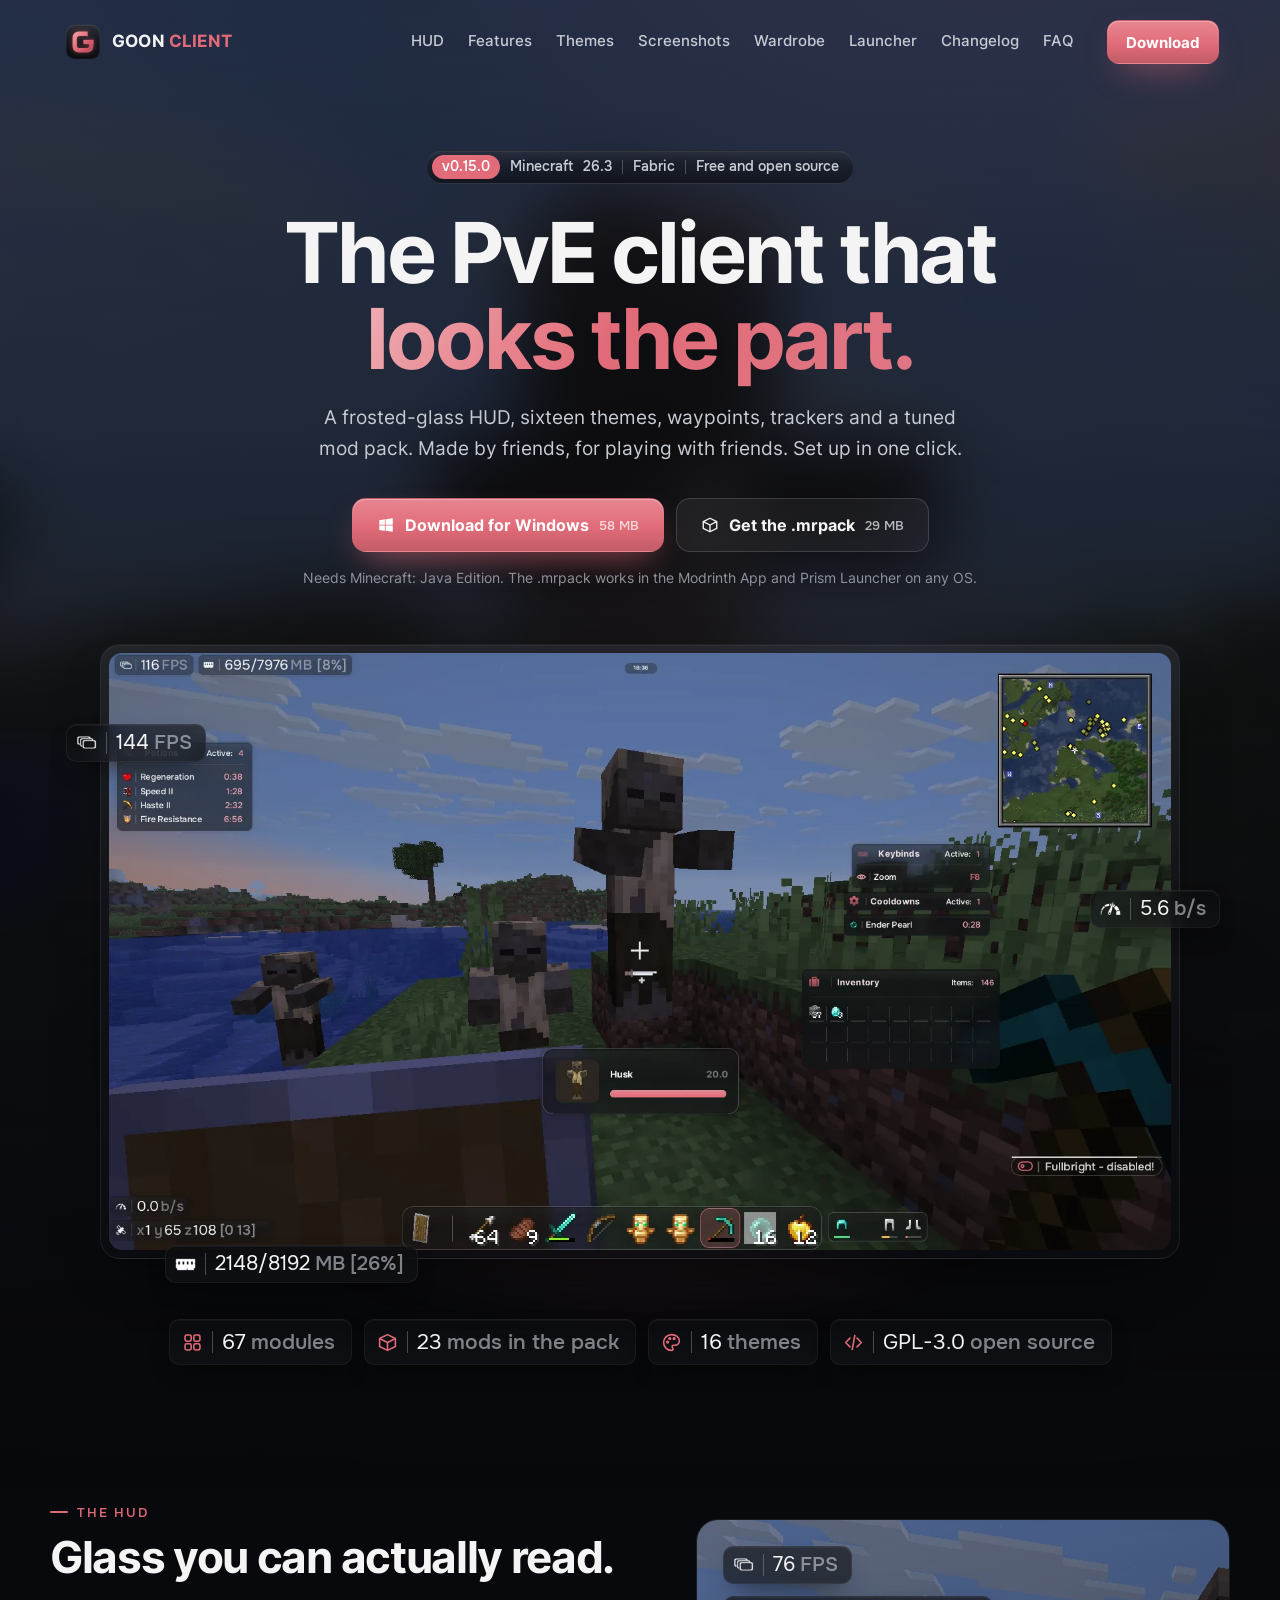
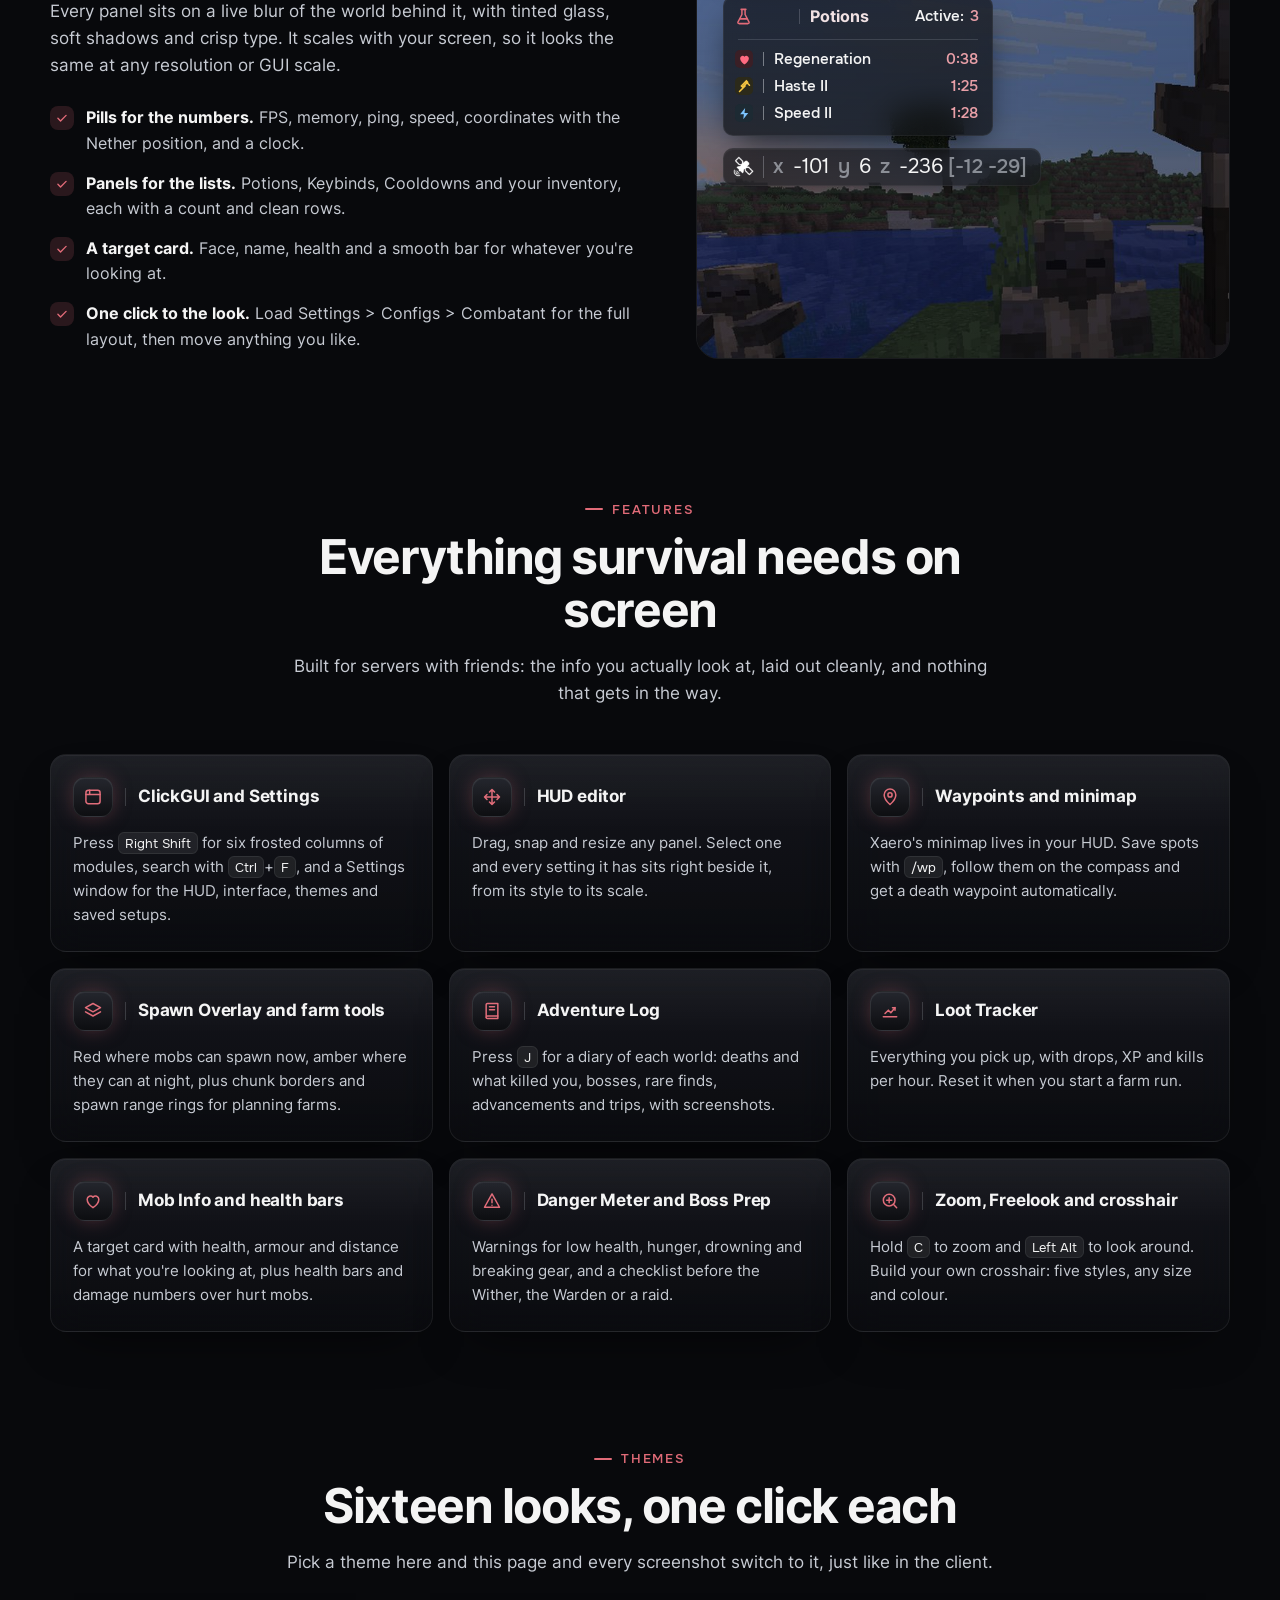
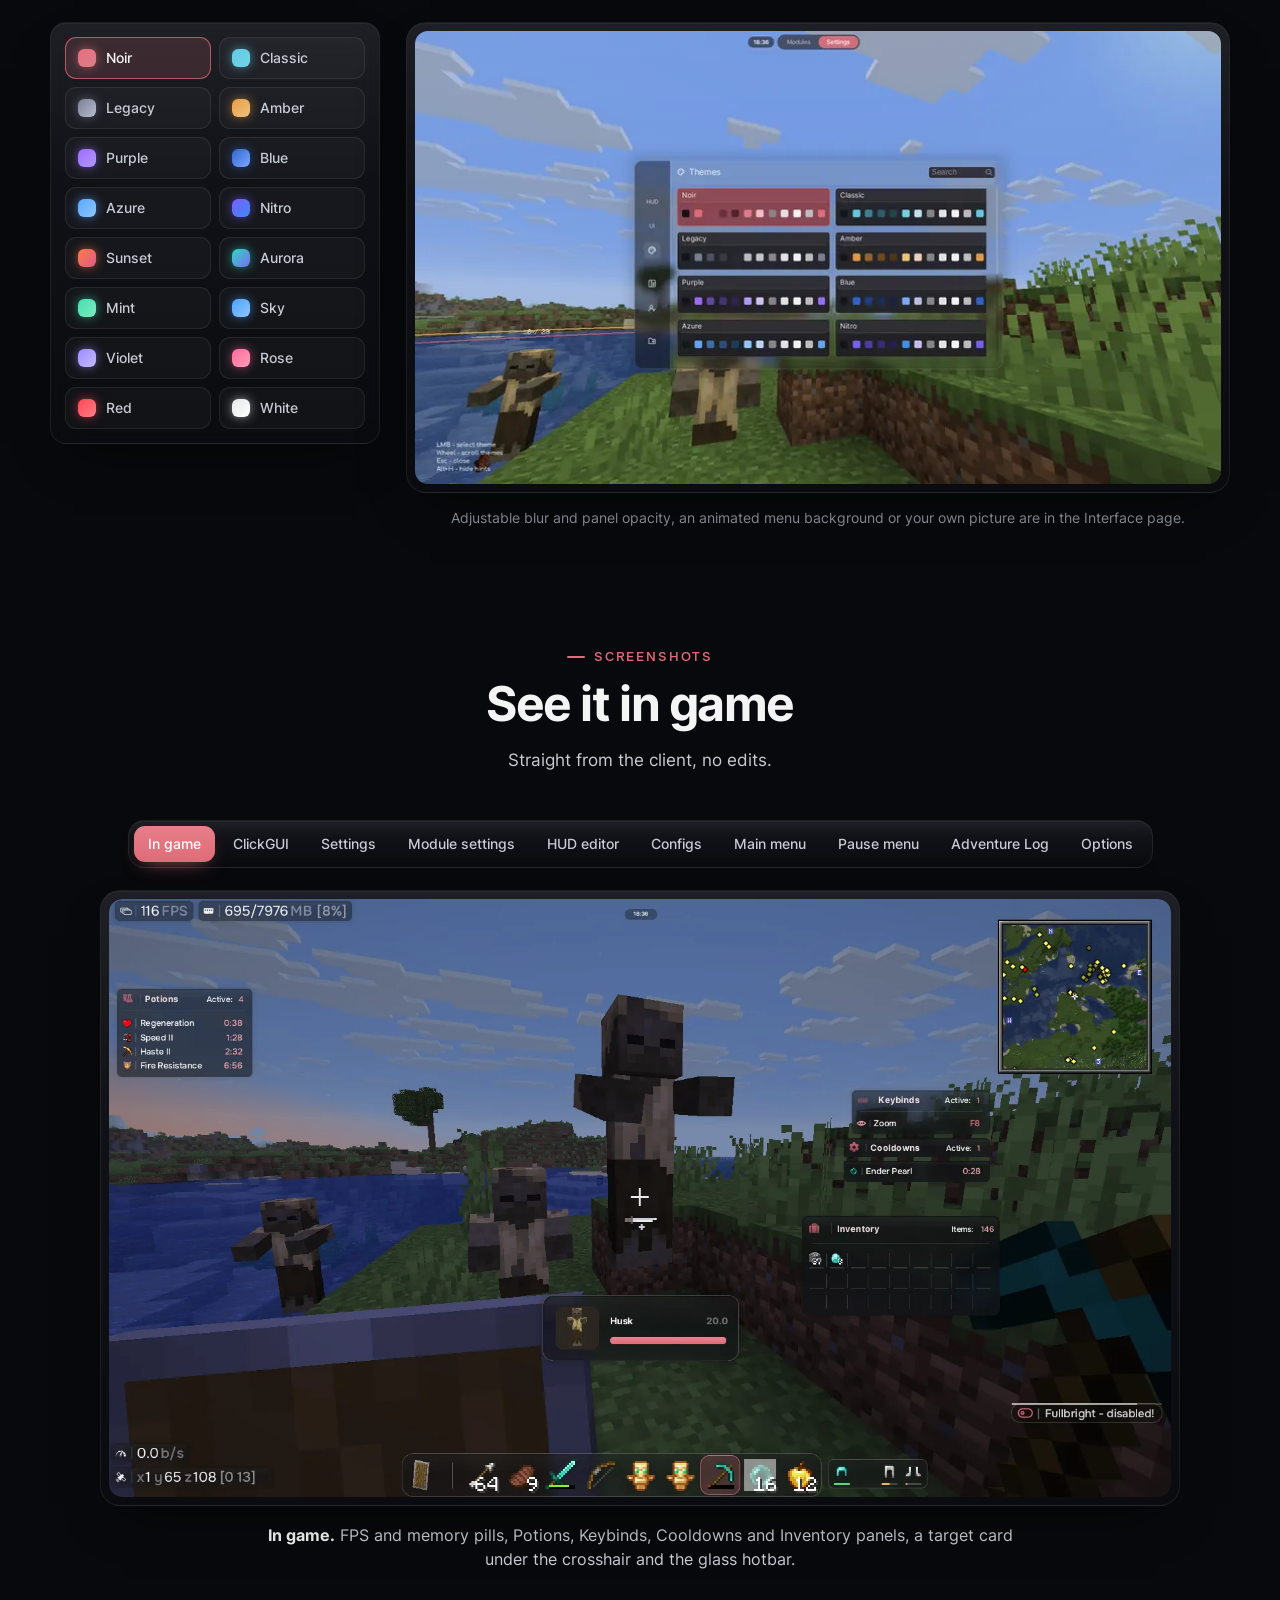
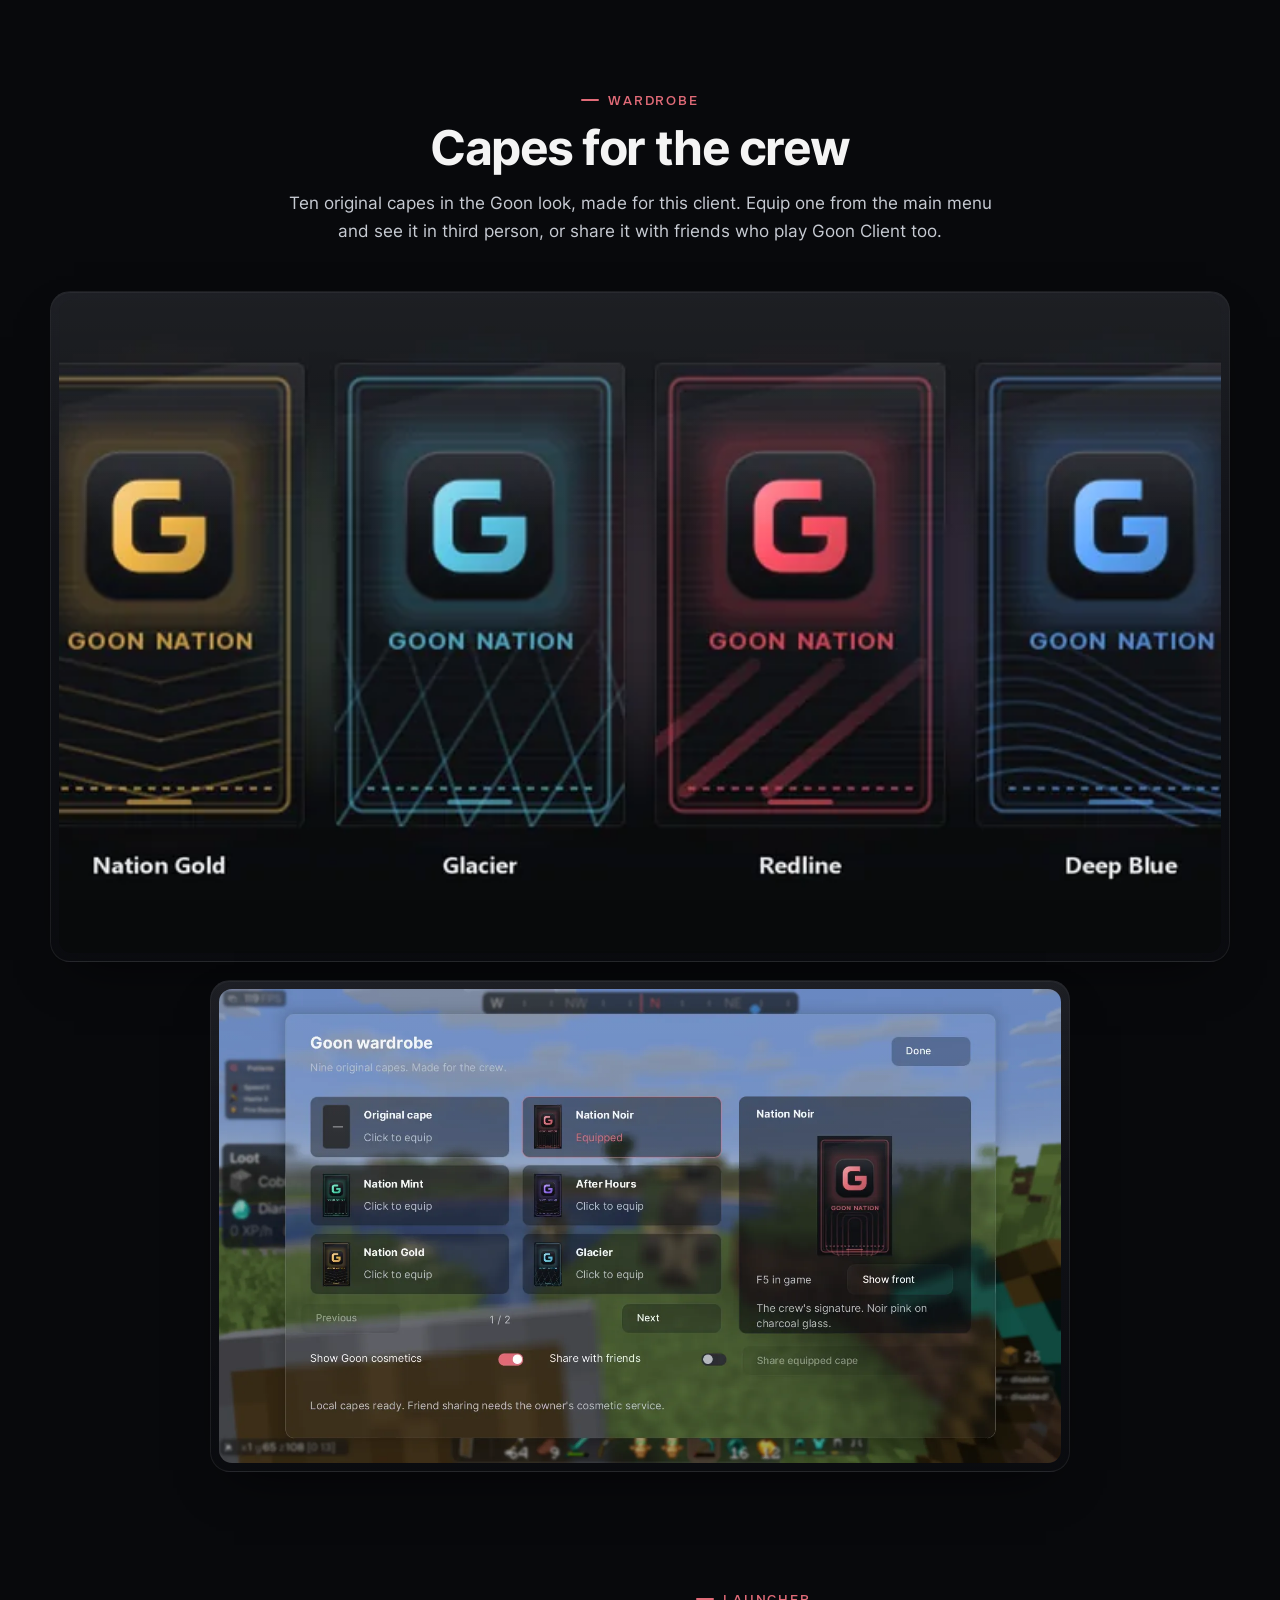
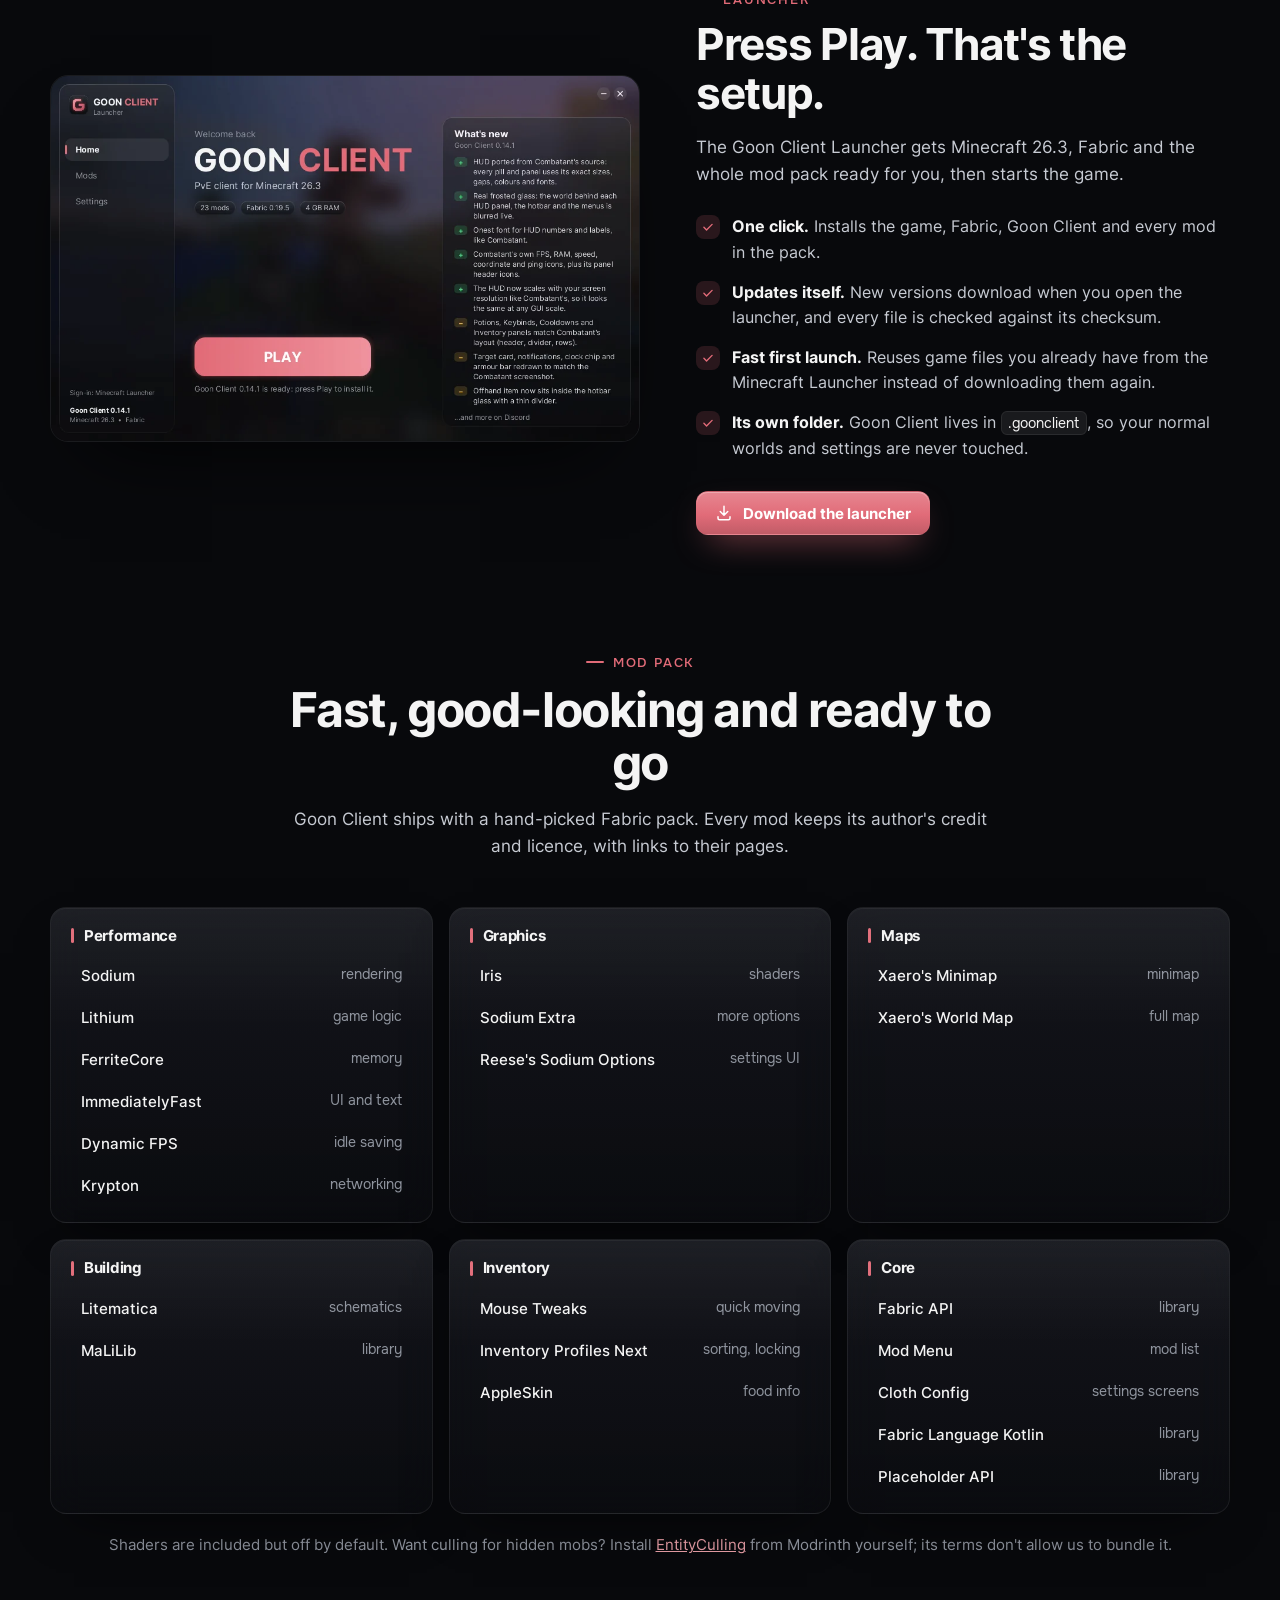
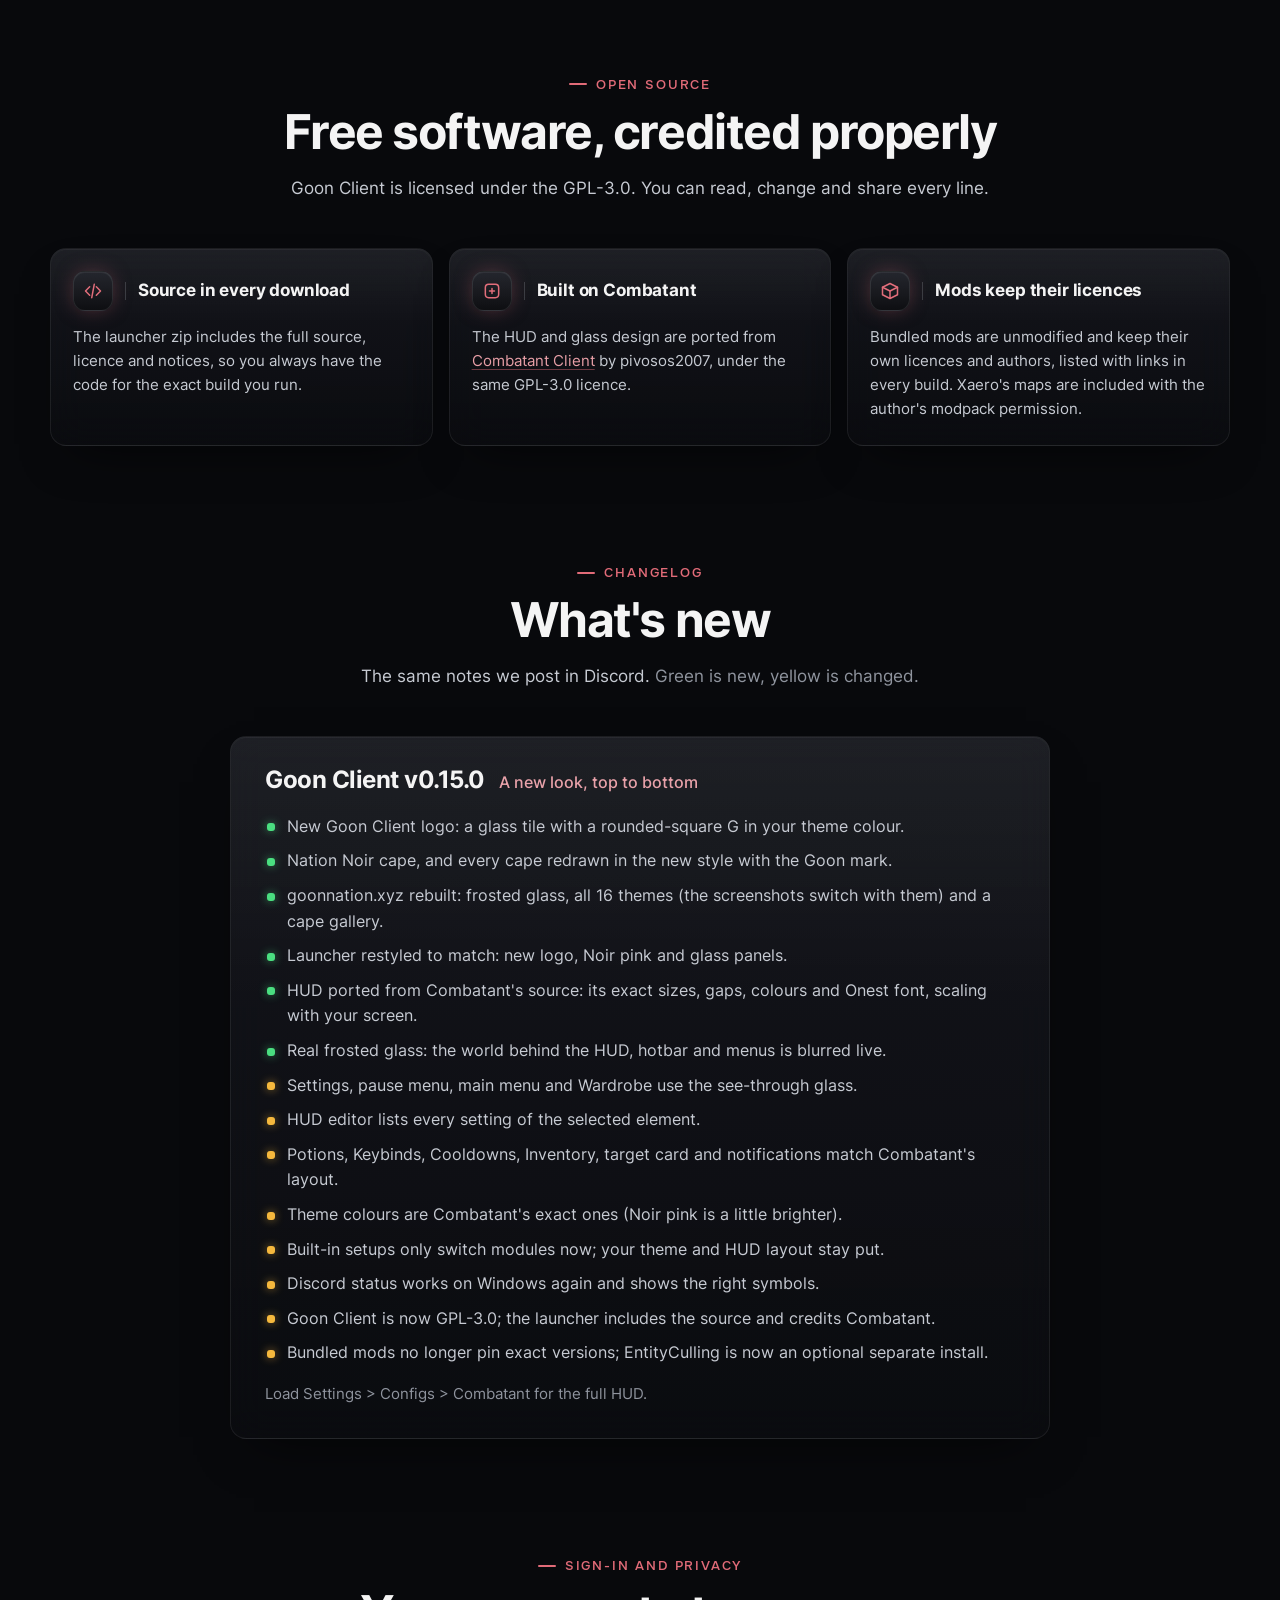
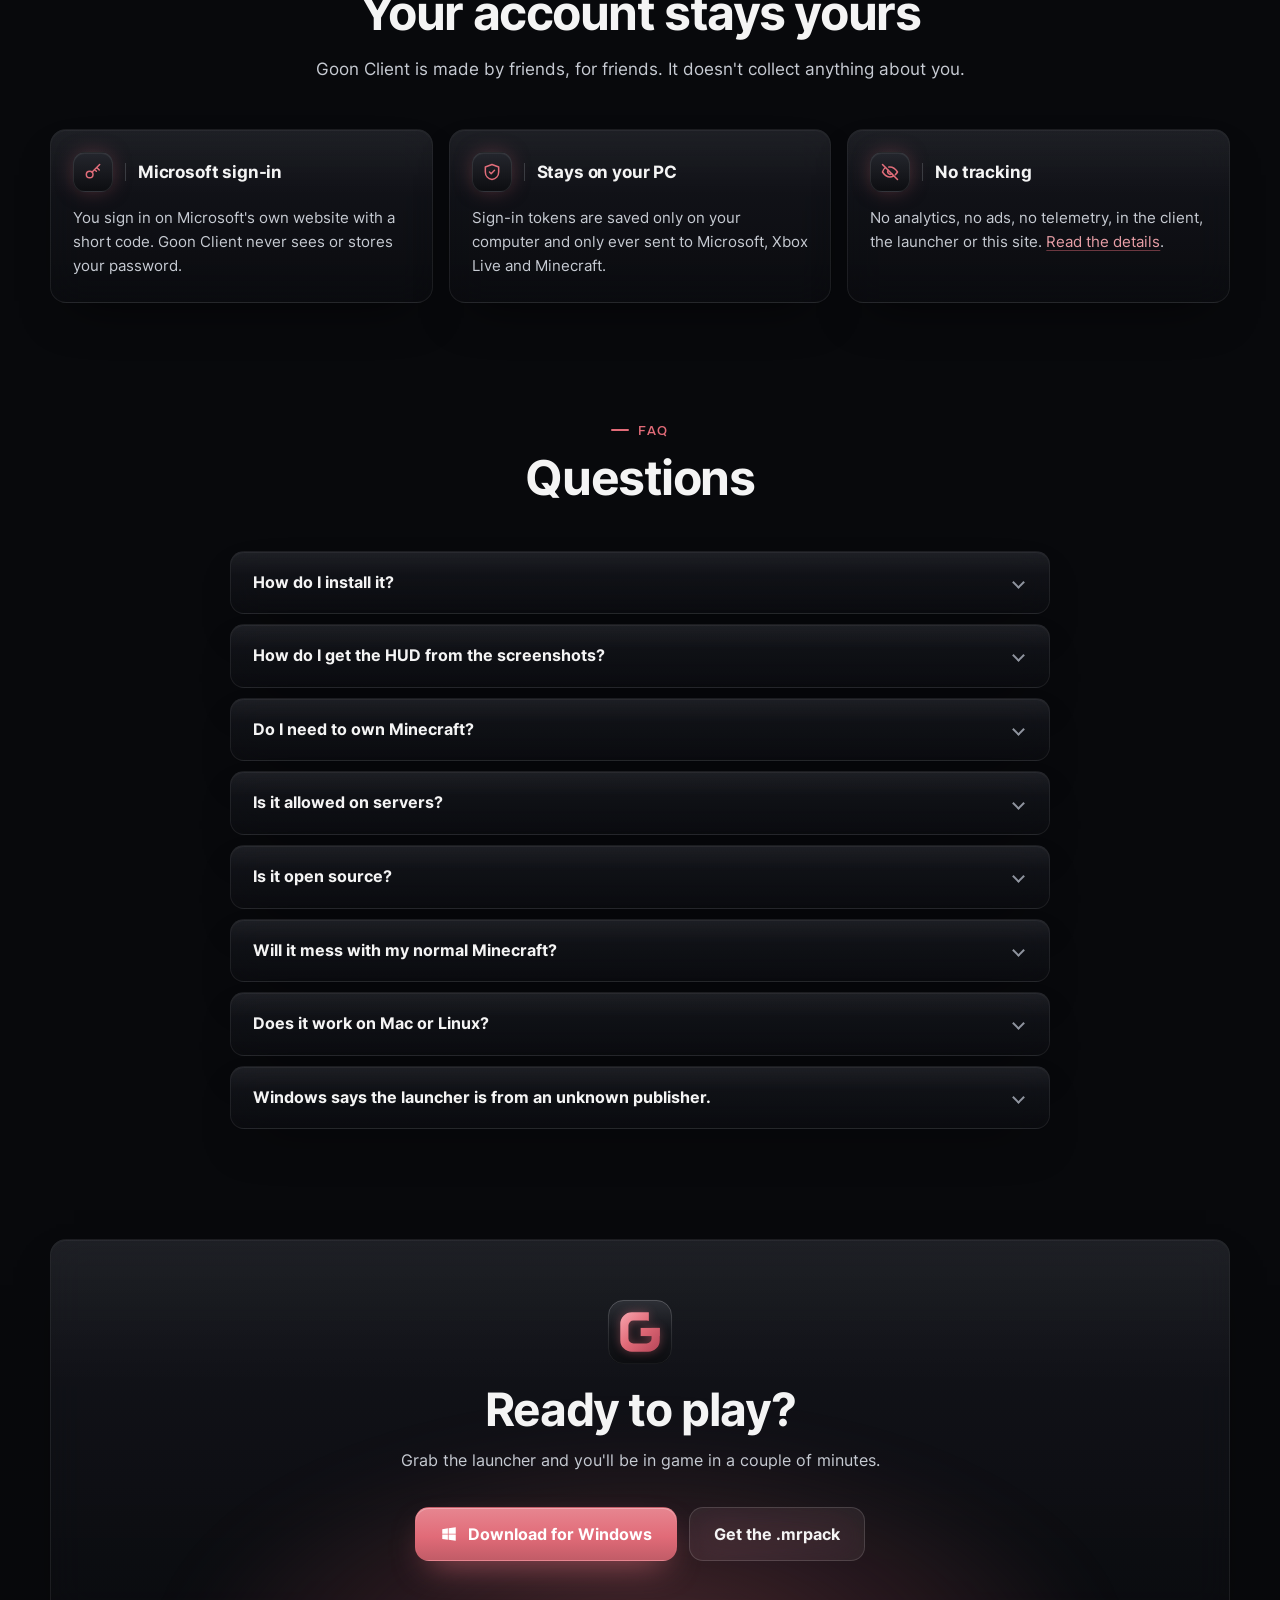
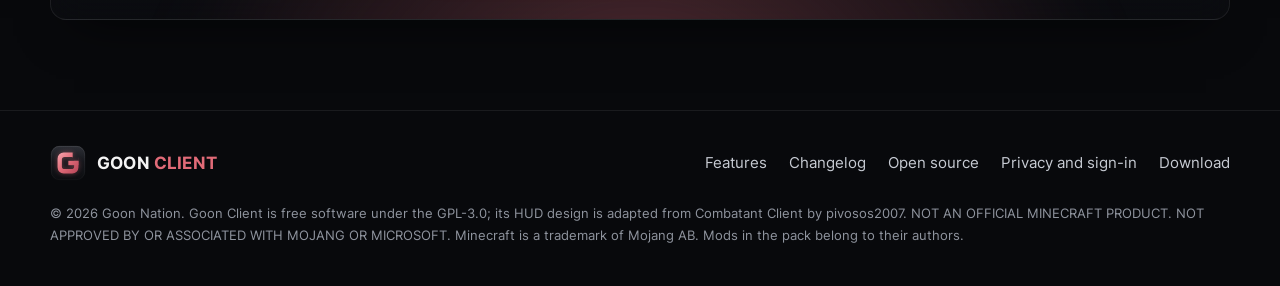
==== commit 05887a0f: "." ====
--- a/index.html
+++ b/index.html
@@ -4,19 +4,20 @@
 	<meta charset="utf-8">
 	<meta name="viewport" content="width=device-width, initial-scale=1">
 	<title>Goon Client</title>
-	<meta name="description" content="Goon Client is a free PvE client for Minecraft Java 26.3 by Goon Nation: clean HUDs, waypoints, trackers, a glass ClickGUI and a tuned performance pack, installed in one click.">
-	<meta name="theme-color" content="#07090f">
+	<meta name="description" content="Goon Client is a free, open-source PvE client for Minecraft Java 26.3 by Goon Nation: a frosted-glass HUD, sixteen themes, waypoints, trackers and a tuned mod pack, installed in one click.">
+	<meta name="theme-color" content="#08090c">
 	<link rel="canonical" href="https://goonnation.xyz/">
+	<link rel="icon" type="image/svg+xml" href="assets/img/mark.svg">
 	<link rel="icon" type="image/png" sizes="64x64" href="assets/img/favicon.png">
 	<link rel="apple-touch-icon" href="assets/img/apple-touch-icon.png">
 	<meta property="og:type" content="website">
 	<meta property="og:site_name" content="Goon Nation">
 	<meta property="og:title" content="Goon Client: the PvE client for Minecraft 26.3">
-	<meta property="og:description" content="Clean HUDs, waypoints, trackers, a glass ClickGUI and a tuned performance pack. Free, installed in one click.">
+	<meta property="og:description" content="A frosted-glass HUD, sixteen themes, waypoints, trackers and a tuned mod pack. Free, open source, installed in one click.">
 	<meta property="og:url" content="https://goonnation.xyz/">
 	<meta property="og:image" content="https://goonnation.xyz/assets/img/og.jpg">
 	<meta name="twitter:card" content="summary_large_image">
-	<link rel="preload" href="assets/fonts/poppins-semibold.ttf" as="font" type="font/ttf" crossorigin>
+	<link rel="preload" href="assets/fonts/inter-bold.ttf" as="font" type="font/ttf" crossorigin>
 	<link rel="stylesheet" href="assets/css/site.css">
 	<script>document.documentElement.classList.add("js")</script>
 </head>
@@ -26,14 +27,16 @@
 	<header class="nav" id="nav">
 		<div class="wrap nav-inner">
 			<a class="brand" href="#top" aria-label="Goon Client home">
-				<img src="assets/img/icon.png" alt="" width="34" height="34">
-				<span class="brand-name"><strong>GOON CLIENT</strong><span>by Goon Nation</span></span>
+				<img src="assets/img/mark.svg" alt="" width="36" height="36">
+				<span class="wordmark">GOON <em>CLIENT</em></span>
 			</a>
 			<ul class="nav-links" id="nav-links">
+				<li><a href="#hud">HUD</a></li>
 				<li><a href="#features">Features</a></li>
+				<li><a href="#themes">Themes</a></li>
 				<li><a href="#screenshots">Screenshots</a></li>
+				<li><a href="#wardrobe">Wardrobe</a></li>
 				<li><a href="#launcher">Launcher</a></li>
-				<li><a href="#pack">Mod pack</a></li>
 				<li><a href="#changelog">Changelog</a></li>
 				<li><a href="#faq">FAQ</a></li>
 			</ul>
@@ -49,32 +52,78 @@
 		<section class="hero" id="top">
 			<div class="hero-bg" aria-hidden="true"><img src="assets/img/hero-bg.jpg" alt="" width="960" height="540"></div>
 			<div class="wrap">
-				<span class="pill"><b>v<span data-version>0.5.1</span></b><span>Minecraft <span data-mc>26.3</span> &middot; Fabric</span></span>
-				<h1 class="wordmark"><span class="grad">GOON CLIENT</span></h1>
-				<p class="hero-sub">The PvE client for survival. Clean HUDs, waypoints, trackers and a tuned performance pack, all set up in one click.</p>
-				<div class="hero-cta" id="download">
-					<a class="btn btn-primary btn-big" href="download/GoonClient-Launcher-windows.zip" download>
-						<svg viewBox="0 0 24 24" fill="currentColor"><path d="M3 5.5l7.5-1.05V11.5H3V5.5zm0 13l7.5 1.05V12.5H3v6zm8.5 1.2L21 21v-8.5h-9.5v7.2zm0-15.4v7.2H21V3l-9.5 1.3z"/></svg>
-						Download for Windows <span class="meta" data-size="launcher">29 MB</span>
-					</a>
-					<a class="btn btn-big" href="download/GoonClient.mrpack" download>
-						<svg viewBox="0 0 24 24" fill="none" stroke="currentColor" stroke-width="1.8" stroke-linejoin="round"><path d="M21 7.5l-9-4.5-9 4.5 9 4.5 9-4.5z"/><path d="M3 7.5v9l9 4.5 9-4.5v-9M12 12v9"/></svg>
-						Get the .mrpack <span class="meta" data-size="mrpack">0.5 MB</span>
-					</a>
-				</div>
-				<p class="hero-note">Free. Needs Minecraft: Java Edition. The .mrpack works in the Modrinth App and Prism on any OS.</p>
+				<div class="hero-copy">
+					<span class="chip glass"><b>v<span data-version>0.15.0</span></b>Minecraft <span data-mc>26.3</span><span class="sep"></span>Fabric<span class="sep chip-extra"></span><span class="chip-extra">Free and open source</span></span>
+					<h1>The PvE client that<br><span class="accent">looks the part.</span></h1>
+					<p class="hero-sub">A frosted-glass HUD, sixteen themes, waypoints, trackers and a tuned mod pack. Made by friends, for playing with friends. Set up in one click.</p>
+					<div class="hero-cta" id="download">
+						<a class="btn btn-primary btn-big" href="download/GoonClient-Launcher-windows.zip" download>
+							<svg viewBox="0 0 24 24" fill="currentColor"><path d="M3 5.5l7.5-1.05V11.5H3V5.5zm0 13l7.5 1.05V12.5H3v6zm8.5 1.2L21 21v-8.5h-9.5v7.2zm0-15.4v7.2H21V3l-9.5 1.3z"/></svg>
+							Download for Windows <span class="meta" data-size="launcher">58 MB</span>
+						</a>
+						<a class="btn btn-big" href="download/GoonClient.mrpack" download>
+							<svg viewBox="0 0 24 24" fill="none" stroke="currentColor" stroke-width="1.8" stroke-linejoin="round"><path d="M21 7.5l-9-4.5-9 4.5 9 4.5 9-4.5z"/><path d="M3 7.5v9l9 4.5 9-4.5v-9M12 12v9"/></svg>
+							Get the .mrpack <span class="meta" data-size="mrpack">29 MB</span>
+						</a>
+					</div>
+					<p class="hero-note">Needs Minecraft: Java Edition. The .mrpack works in the Modrinth App and Prism Launcher on any OS.</p>
+				</div>
 
 				<div class="hero-shot reveal">
+					<div class="glow" aria-hidden="true"></div>
 					<div class="frame glass">
-						<img data-accent-shot="menu" src="assets/img/shot-menu-1600.webp" srcset="assets/img/shot-menu-800.webp 800w, assets/img/shot-menu-1600.webp 1600w" sizes="(max-width: 1100px) 94vw, 1040px" alt="The Goon Client menu open in game: module categories on the left and module cards with toggles on the right" width="1600" height="900" fetchpriority="high">
+						<img data-theme-shot="hud" src="assets/img/shot-hud-1600.webp" srcset="assets/img/shot-hud-800.webp 800w, assets/img/shot-hud-1600.webp 1600w" sizes="(max-width: 1100px) 94vw, 1060px" alt="Goon Client in game: FPS and memory pills, the Potions, Keybinds, Cooldowns and Inventory panels, a target card under the crosshair and a glass hotbar" width="1600" height="900" fetchpriority="high">
+					</div>
+					<div class="float float-a" aria-hidden="true">
+						<span class="hud-pill"><img src="assets/img/hud/fps.png" alt="" width="21" height="21"><span class="div"></span>144<span class="unit">FPS</span></span>
+					</div>
+					<div class="float float-b" aria-hidden="true">
+						<span class="hud-pill"><img src="assets/img/hud/speedometer.png" alt="" width="20" height="20"><span class="div"></span>5.6<span class="unit">b/s</span></span>
+					</div>
+					<div class="float float-c" aria-hidden="true">
+						<span class="hud-pill"><img src="assets/img/hud/memory.png" alt="" width="20" height="20"><span class="div"></span>2148/8192<span class="unit">MB</span><span class="unit">[26%]</span></span>
 					</div>
 				</div>
 
 				<div class="stats">
-					<div class="stat glass reveal"><strong>44</strong><span>modules</span></div>
-					<div class="stat glass reveal"><strong data-mods>24</strong><span>mods in the pack</span></div>
-					<div class="stat glass reveal"><strong>1 click</strong><span>to install and play</span></div>
-					<div class="stat glass reveal"><strong>Free</strong><span>no ads, no tracking</span></div>
+					<span class="hud-pill reveal"><svg viewBox="0 0 24 24" fill="none" stroke="currentColor" stroke-width="1.8" stroke-linecap="round" stroke-linejoin="round"><rect x="3.5" y="3.5" width="7" height="7" rx="1.8"/><rect x="13.5" y="3.5" width="7" height="7" rx="1.8"/><rect x="3.5" y="13.5" width="7" height="7" rx="1.8"/><rect x="13.5" y="13.5" width="7" height="7" rx="1.8"/></svg><span class="div"></span>67<span class="unit">modules</span></span>
+					<span class="hud-pill reveal"><svg viewBox="0 0 24 24" fill="none" stroke="currentColor" stroke-width="1.8" stroke-linejoin="round"><path d="M21 7.5l-9-4.5-9 4.5 9 4.5 9-4.5z"/><path d="M3 7.5v9l9 4.5 9-4.5v-9M12 12v9"/></svg><span class="div"></span><strong data-mods>23</strong><span class="unit">mods in the pack</span></span>
+					<span class="hud-pill reveal"><svg viewBox="0 0 24 24" fill="none" stroke="currentColor" stroke-width="1.8" stroke-linejoin="round"><path d="M12 3a9 9 0 1 0 0 18c1.1 0 1.7-.8 1.7-1.7 0-.5-.2-.9-.5-1.2-.3-.3-.5-.7-.5-1.2 0-.9.8-1.7 1.7-1.7H16a5 5 0 0 0 5-5c0-4-4-7.2-9-7.2z"/><circle cx="7.5" cy="11.5" r="1"/><circle cx="10" cy="7.5" r="1"/><circle cx="15" cy="7.5" r="1"/></svg><span class="div"></span>16<span class="unit">themes</span></span>
+					<span class="hud-pill reveal"><svg viewBox="0 0 24 24" fill="none" stroke="currentColor" stroke-width="1.8" stroke-linecap="round" stroke-linejoin="round"><path d="M8 7l-5 5 5 5M16 7l5 5-5 5M13.5 4l-3 16"/></svg><span class="div"></span>GPL-3.0<span class="unit">open source</span></span>
+				</div>
+			</div>
+		</section>
+
+		<!-- HUD -->
+		<section class="section" id="hud">
+			<div class="wrap split">
+				<div class="reveal">
+					<span class="eyebrow">The HUD</span>
+					<h2>Glass you can actually read.</h2>
+					<p class="lede">Every panel sits on a live blur of the world behind it, with tinted glass, soft shadows and crisp type. It scales with your screen, so it looks the same at any resolution or GUI scale.</p>
+					<ul class="checks">
+						<li><span class="check"><svg viewBox="0 0 24 24" fill="none" stroke="currentColor" stroke-width="2.4" stroke-linecap="round" stroke-linejoin="round"><path d="M5 12.5l4.5 4.5L19 7.5"/></svg></span><span><strong>Pills for the numbers.</strong> FPS, memory, ping, speed, coordinates with the Nether position, and a clock.</span></li>
+						<li><span class="check"><svg viewBox="0 0 24 24" fill="none" stroke="currentColor" stroke-width="2.4" stroke-linecap="round" stroke-linejoin="round"><path d="M5 12.5l4.5 4.5L19 7.5"/></svg></span><span><strong>Panels for the lists.</strong> Potions, Keybinds, Cooldowns and your inventory, each with a count and clean rows.</span></li>
+						<li><span class="check"><svg viewBox="0 0 24 24" fill="none" stroke="currentColor" stroke-width="2.4" stroke-linecap="round" stroke-linejoin="round"><path d="M5 12.5l4.5 4.5L19 7.5"/></svg></span><span><strong>A target card.</strong> Face, name, health and a smooth bar for whatever you're looking at.</span></li>
+						<li><span class="check"><svg viewBox="0 0 24 24" fill="none" stroke="currentColor" stroke-width="2.4" stroke-linecap="round" stroke-linejoin="round"><path d="M5 12.5l4.5 4.5L19 7.5"/></svg></span><span><strong>One click to the look.</strong> Load Settings &gt; Configs &gt; Combatant for the full layout, then move anything you like.</span></li>
+					</ul>
+				</div>
+				<div class="hud-stage reveal" aria-hidden="true">
+					<img src="assets/img/hud-stage.jpg" alt="" width="960" height="720" loading="lazy">
+					<div class="stack">
+						<span class="hud-pill"><img src="assets/img/hud/fps.png" alt="" width="21" height="21"><span class="div"></span>76<span class="unit">FPS</span></span>
+						<div class="hud-panel">
+							<header>
+								<svg viewBox="0 0 24 24" fill="none" stroke="currentColor" stroke-width="1.9" stroke-linecap="round" stroke-linejoin="round"><path d="M9 3h6M10 3v6.5L5 19a1.5 1.5 0 0 0 1.3 2h11.4A1.5 1.5 0 0 0 19 19l-5-9.5V3"/><path d="M7.5 15h9"/></svg>
+								<span class="div"></span><strong>Potions</strong><span>Active:<b>3</b></span>
+							</header>
+							<hr>
+							<div class="hud-row"><i style="background:#3a1f26;color:#ff6b81"><svg viewBox="0 0 24 24" fill="currentColor"><path d="M12 20s-7-4.5-7-10a4 4 0 0 1 7-2.6A4 4 0 0 1 19 10c0 5.5-7 10-7 10z"/></svg></i><span class="div"></span>Regeneration<em>0:38</em></div>
+							<div class="hud-row"><i style="background:#2c2a1a;color:#f5c542"><svg viewBox="0 0 24 24" fill="none" stroke="currentColor" stroke-width="2.4" stroke-linecap="round"><path d="M14 4l6 6M4 20l9-9M15 3l2 2-8 8-2-2z"/></svg></i><span class="div"></span>Haste II<em>1:25</em></div>
+							<div class="hud-row"><i style="background:#1d2a33;color:#7cc4ff"><svg viewBox="0 0 24 24" fill="currentColor"><path d="M13 3L5 13h6l-1 8 8-10h-6l1-8z"/></svg></i><span class="div"></span>Speed II<em>1:28</em></div>
+						</div>
+						<span class="hud-pill"><img src="assets/img/hud/coords.png" alt="" width="20" height="20"><span class="div"></span><span class="unit" style="margin:0">x</span>-101 <span class="unit" style="margin:0">y</span>6 <span class="unit" style="margin:0">z</span>-236<span class="unit">[-12 -29]</span></span>
+					</div>
 				</div>
 			</div>
 		</section>
@@ -85,87 +134,83 @@
 				<div class="section-head reveal">
 					<span class="eyebrow">Features</span>
 					<h2>Everything survival needs on screen</h2>
-					<p>Built for playing with friends on servers: the info you actually look at, laid out cleanly, and nothing that gets in the way.</p>
+					<p>Built for servers with friends: the info you actually look at, laid out cleanly, and nothing that gets in the way.</p>
 				</div>
 
 				<div class="features">
 					<article class="feature glass reveal">
-						<div class="icon"><svg viewBox="0 0 24 24" fill="none" stroke="currentColor" stroke-width="1.8" stroke-linecap="round" stroke-linejoin="round"><path d="M4 6h9M17 6h3M4 12h3M11 12h9M4 18h11M19 18h1"/><circle cx="15" cy="6" r="2"/><circle cx="9" cy="12" r="2"/><circle cx="17" cy="18" r="2"/></svg></div>
-						<h3>ClickGUI</h3>
-						<p>Press <kbd>Right Shift</kbd> for every module in one place, with search, full descriptions, smooth animations and per-module settings.</p>
-					</article>
-					<article class="feature glass reveal">
-						<div class="icon"><svg viewBox="0 0 24 24" fill="none" stroke="currentColor" stroke-width="1.8" stroke-linecap="round" stroke-linejoin="round"><path d="M12 3v18M3 12h18M9 6l3-3 3 3M9 18l3 3 3-3M6 9l-3 3 3 3M18 9l3 3-3 3"/></svg></div>
-						<h3>HUD editor</h3>
-						<p>Drag, snap, resize and hide any panel. Panels you haven't moved make room for each other, so nothing overlaps.</p>
-					</article>
-					<article class="feature glass reveal">
-						<div class="icon"><svg viewBox="0 0 24 24" fill="none" stroke="currentColor" stroke-width="1.8" stroke-linecap="round" stroke-linejoin="round"><path d="M12 21s-7-6.2-7-11.5a7 7 0 0 1 14 0C19 14.8 12 21 12 21z"/><circle cx="12" cy="9.5" r="2.5"/></svg></div>
-						<h3>Waypoints</h3>
-						<p>Save spots with <kbd>/wp</kbd>, see them on the compass strip, and get a death waypoint automatically so you can find your stuff.</p>
-					</article>
-					<article class="feature glass reveal">
-						<div class="icon"><svg viewBox="0 0 24 24" fill="none" stroke="currentColor" stroke-width="1.8" stroke-linecap="round" stroke-linejoin="round"><path d="M12 3l9 5-9 5-9-5 9-5z"/><path d="M3 13l9 5 9-5"/></svg></div>
-						<h3>Spawn Overlay and farm tools</h3>
-						<p>Red where mobs can spawn now, amber where they can at night. Chunk borders and 24, 32 and 128 block rings help you plan farms.</p>
-					</article>
-					<article class="feature glass reveal">
-						<div class="icon"><svg viewBox="0 0 24 24" fill="none" stroke="currentColor" stroke-width="1.8" stroke-linecap="round" stroke-linejoin="round"><path d="M5 4.5A1.5 1.5 0 0 1 6.5 3H19v15H6.5A1.5 1.5 0 0 0 5 19.5v-15z"/><path d="M5 19.5A1.5 1.5 0 0 0 6.5 21H19v-3"/><path d="M9 7h6M9 10.5h6"/></svg></div>
-						<h3>Adventure Log</h3>
-						<p>Press <kbd>J</kbd> for a diary of each world: deaths and what killed you, boss kills, rare finds, advancements and trips, with auto screenshots.</p>
-					</article>
-					<article class="feature glass reveal">
-						<div class="icon"><svg viewBox="0 0 24 24" fill="none" stroke="currentColor" stroke-width="1.8" stroke-linecap="round" stroke-linejoin="round"><path d="M4 19h16"/><path d="M6 15l4-4 3 3 5-6"/><path d="M15 8h3v3"/></svg></div>
-						<h3>Loot Tracker</h3>
+						<div class="feature-head"><div class="icon"><svg viewBox="0 0 24 24" fill="none" stroke="currentColor" stroke-width="1.8" stroke-linecap="round" stroke-linejoin="round"><rect x="3.5" y="4" width="17" height="16" rx="3"/><path d="M3.5 9h17M8 4v5"/></svg></div><span class="div"></span><h3>ClickGUI and Settings</h3></div>
+						<p>Press <kbd>Right Shift</kbd> for six frosted columns of modules, search with <kbd>Ctrl</kbd>+<kbd>F</kbd>, and a Settings window for the HUD, interface, themes and saved setups.</p>
+					</article>
+					<article class="feature glass reveal">
+						<div class="feature-head"><div class="icon"><svg viewBox="0 0 24 24" fill="none" stroke="currentColor" stroke-width="1.8" stroke-linecap="round" stroke-linejoin="round"><path d="M12 3v18M3 12h18M9 6l3-3 3 3M9 18l3 3 3-3M6 9l-3 3 3 3M18 9l3 3-3 3"/></svg></div><span class="div"></span><h3>HUD editor</h3></div>
+						<p>Drag, snap and resize any panel. Select one and every setting it has sits right beside it, from its style to its scale.</p>
+					</article>
+					<article class="feature glass reveal">
+						<div class="feature-head"><div class="icon"><svg viewBox="0 0 24 24" fill="none" stroke="currentColor" stroke-width="1.8" stroke-linecap="round" stroke-linejoin="round"><path d="M12 21s-7-6.2-7-11.5a7 7 0 0 1 14 0C19 14.8 12 21 12 21z"/><circle cx="12" cy="9.5" r="2.5"/></svg></div><span class="div"></span><h3>Waypoints and minimap</h3></div>
+						<p>Xaero's minimap lives in your HUD. Save spots with <kbd>/wp</kbd>, follow them on the compass and get a death waypoint automatically.</p>
+					</article>
+					<article class="feature glass reveal">
+						<div class="feature-head"><div class="icon"><svg viewBox="0 0 24 24" fill="none" stroke="currentColor" stroke-width="1.8" stroke-linecap="round" stroke-linejoin="round"><path d="M12 3l9 5-9 5-9-5 9-5z"/><path d="M3 13l9 5 9-5"/></svg></div><span class="div"></span><h3>Spawn Overlay and farm tools</h3></div>
+						<p>Red where mobs can spawn now, amber where they can at night, plus chunk borders and spawn range rings for planning farms.</p>
+					</article>
+					<article class="feature glass reveal">
+						<div class="feature-head"><div class="icon"><svg viewBox="0 0 24 24" fill="none" stroke="currentColor" stroke-width="1.8" stroke-linecap="round" stroke-linejoin="round"><path d="M5 4.5A1.5 1.5 0 0 1 6.5 3H19v15H6.5A1.5 1.5 0 0 0 5 19.5v-15z"/><path d="M5 19.5A1.5 1.5 0 0 0 6.5 21H19v-3"/><path d="M9 7h6M9 10.5h6"/></svg></div><span class="div"></span><h3>Adventure Log</h3></div>
+						<p>Press <kbd>J</kbd> for a diary of each world: deaths and what killed you, bosses, rare finds, advancements and trips, with screenshots.</p>
+					</article>
+					<article class="feature glass reveal">
+						<div class="feature-head"><div class="icon"><svg viewBox="0 0 24 24" fill="none" stroke="currentColor" stroke-width="1.8" stroke-linecap="round" stroke-linejoin="round"><path d="M4 19h16"/><path d="M6 15l4-4 3 3 5-6"/><path d="M15 8h3v3"/></svg></div><span class="div"></span><h3>Loot Tracker</h3></div>
 						<p>Everything you pick up, with drops, XP and kills per hour. Reset it when you start a farm run.</p>
 					</article>
 					<article class="feature glass reveal">
-						<div class="icon"><svg viewBox="0 0 24 24" fill="none" stroke="currentColor" stroke-width="1.8" stroke-linecap="round" stroke-linejoin="round"><path d="M12 20s-7-4.5-7-10a4 4 0 0 1 7-2.6A4 4 0 0 1 19 10c0 5.5-7 10-7 10z"/></svg></div>
-						<h3>Mob Info and health bars</h3>
-						<p>Health, type, armour and distance of what you're looking at, plus health bars over hurt mobs.</p>
-					</article>
-					<article class="feature glass reveal">
-						<div class="icon"><svg viewBox="0 0 24 24" fill="none" stroke="currentColor" stroke-width="1.8" stroke-linecap="round" stroke-linejoin="round"><path d="M13 3L5 13h6l-1 8 8-10h-6l1-8z"/></svg></div>
-						<h3>Combat feedback</h3>
-						<p>Floating damage numbers, an attack cooldown bar, a marker when your jump hit will crit, and shield status.</p>
-					</article>
-					<article class="feature glass reveal">
-						<div class="icon"><svg viewBox="0 0 24 24" fill="none" stroke="currentColor" stroke-width="1.8" stroke-linecap="round" stroke-linejoin="round"><path d="M12 3.5l9 16H3l9-16z"/><path d="M12 10v4M12 17h.01"/></svg></div>
-						<h3>Danger Meter and Boss Prep</h3>
-						<p>Warnings for low health, hunger, drowning, fire, poison and breaking gear, plus a pre-fight checklist for armour, food, healing, totems and arrows.</p>
-					</article>
-					<article class="feature glass reveal">
-						<div class="icon"><svg viewBox="0 0 24 24" fill="none" stroke="currentColor" stroke-width="1.8" stroke-linecap="round" stroke-linejoin="round"><rect x="3.5" y="3.5" width="7" height="7" rx="1.6"/><rect x="13.5" y="3.5" width="7" height="7" rx="1.6"/><rect x="3.5" y="13.5" width="7" height="7" rx="1.6"/><rect x="13.5" y="13.5" width="7" height="7" rx="1.6"/></svg></div>
-						<h3>Inventory at a glance</h3>
-						<p>Armour durability, potion timers, an item counter, pickup popups and shulker previews, plus sorting and locked slots.</p>
-					</article>
-					<article class="feature glass reveal">
-						<div class="icon"><svg viewBox="0 0 24 24" fill="none" stroke="currentColor" stroke-width="1.8" stroke-linecap="round" stroke-linejoin="round"><circle cx="11" cy="11" r="7"/><path d="M20 20l-4-4M11 8v6M8 11h6"/></svg></div>
-						<h3>Zoom, Freelook and crosshair</h3>
-						<p>Hold <kbd>C</kbd> to zoom and <kbd>Left Alt</kbd> to look around. Make your own crosshair: five styles, any size and colour.</p>
-					</article>
-					<article class="feature glass reveal">
-						<div class="icon"><svg viewBox="0 0 24 24" fill="none" stroke="currentColor" stroke-width="1.8" stroke-linecap="round" stroke-linejoin="round"><circle cx="12" cy="12" r="4"/><path d="M12 2.5v2M12 19.5v2M2.5 12h2M19.5 12h2M5.3 5.3l1.4 1.4M17.3 17.3l1.4 1.4M5.3 18.7l1.4-1.4M17.3 6.7l1.4-1.4"/></svg></div>
-						<h3>World info and quality of life</h3>
-						<p>Coordinates, an FPS graph, CPU and GPU frame readings, a low-resource preset with restore, a screenshot gallery, item physics and a local time changer.</p>
-					</article>
-
-					<article class="feature feature-wide glass reveal">
-						<div>
-							<div class="icon"><svg viewBox="0 0 24 24" fill="none" stroke="currentColor" stroke-width="1.8" stroke-linejoin="round"><path d="M12 3a9 9 0 1 0 0 18c1.1 0 1.7-.8 1.7-1.7 0-.5-.2-.9-.5-1.2-.3-.3-.5-.7-.5-1.2 0-.9.8-1.7 1.7-1.7H16a5 5 0 0 0 5-5c0-4-4-7.2-9-7.2z"/><circle cx="7.5" cy="11.5" r="1"/><circle cx="10" cy="7.5" r="1"/><circle cx="15" cy="7.5" r="1"/></svg></div>
-							<h3>Make it yours</h3>
-							<p>Seven accent colours, adjustable blur and panel opacity, and an animated menu background or your own picture. Pick one here and the page and every screenshot switch to it, just like in the client.</p>
+						<div class="feature-head"><div class="icon"><svg viewBox="0 0 24 24" fill="none" stroke="currentColor" stroke-width="1.8" stroke-linecap="round" stroke-linejoin="round"><path d="M12 20s-7-4.5-7-10a4 4 0 0 1 7-2.6A4 4 0 0 1 19 10c0 5.5-7 10-7 10z"/></svg></div><span class="div"></span><h3>Mob Info and health bars</h3></div>
+						<p>A target card with health, armour and distance for what you're looking at, plus health bars and damage numbers over hurt mobs.</p>
+					</article>
+					<article class="feature glass reveal">
+						<div class="feature-head"><div class="icon"><svg viewBox="0 0 24 24" fill="none" stroke="currentColor" stroke-width="1.8" stroke-linecap="round" stroke-linejoin="round"><path d="M12 3.5l9 16H3l9-16z"/><path d="M12 10v4M12 17h.01"/></svg></div><span class="div"></span><h3>Danger Meter and Boss Prep</h3></div>
+						<p>Warnings for low health, hunger, drowning and breaking gear, and a checklist before the Wither, the Warden or a raid.</p>
+					</article>
+					<article class="feature glass reveal">
+						<div class="feature-head"><div class="icon"><svg viewBox="0 0 24 24" fill="none" stroke="currentColor" stroke-width="1.8" stroke-linecap="round" stroke-linejoin="round"><circle cx="11" cy="11" r="7"/><path d="M20 20l-4-4M11 8v6M8 11h6"/></svg></div><span class="div"></span><h3>Zoom, Freelook and crosshair</h3></div>
+						<p>Hold <kbd>C</kbd> to zoom and <kbd>Left Alt</kbd> to look around. Build your own crosshair: five styles, any size and colour.</p>
+					</article>
+				</div>
+			</div>
+		</section>
+
+		<!-- Themes -->
+		<section class="section" id="themes">
+			<div class="wrap">
+				<div class="section-head reveal">
+					<span class="eyebrow">Themes</span>
+					<h2>Sixteen looks, one click each</h2>
+					<p>Pick a theme here and this page and every screenshot switch to it, just like in the client.</p>
+				</div>
+				<div class="themes">
+					<div class="swatches glass reveal" role="group" aria-label="Theme">
+						<button class="swatch" style="--s1:#e16b78;--s2:#e07a88" data-theme="Noir" aria-pressed="true">Noir</button>
+						<button class="swatch" style="--s1:#5cc8e7;--s2:#6fd3e2" data-theme="Classic" aria-pressed="false">Classic</button>
+						<button class="swatch" style="--s1:#767c94;--s2:#b7bccb" data-theme="Legacy" aria-pressed="false">Legacy</button>
+						<button class="swatch" style="--s1:#e69a43;--s2:#f2c27a" data-theme="Amber" aria-pressed="false">Amber</button>
+						<button class="swatch" style="--s1:#9b6bff;--s2:#b397ff" data-theme="Purple" aria-pressed="false">Purple</button>
+						<button class="swatch" style="--s1:#2e64cc;--s2:#7aa8ff" data-theme="Blue" aria-pressed="false">Blue</button>
+						<button class="swatch" style="--s1:#5da7ff;--s2:#8cc6ff" data-theme="Azure" aria-pressed="false">Azure</button>
+						<button class="swatch" style="--s1:#7a5cff;--s2:#3d8bf0" data-theme="Nitro" aria-pressed="false">Nitro</button>
+						<button class="swatch" style="--s1:#ff7a45;--s2:#e05c8a" data-theme="Sunset" aria-pressed="false">Sunset</button>
+						<button class="swatch" style="--s1:#2dd9c3;--s2:#7a6cf0" data-theme="Aurora" aria-pressed="false">Aurora</button>
+						<button class="swatch" style="--s1:#43e0b2;--s2:#7febbe" data-theme="Mint" aria-pressed="false">Mint</button>
+						<button class="swatch" style="--s1:#4da3ff;--s2:#8ec6ff" data-theme="Sky" aria-pressed="false">Sky</button>
+						<button class="swatch" style="--s1:#9d8cff;--s2:#c4b9ff" data-theme="Violet" aria-pressed="false">Violet</button>
+						<button class="swatch" style="--s1:#ff6b9a;--s2:#ff9dbc" data-theme="Rose" aria-pressed="false">Rose</button>
+						<button class="swatch" style="--s1:#ff4655;--s2:#ff7d88" data-theme="Red" aria-pressed="false">Red</button>
+						<button class="swatch" style="--s1:#e6e7ea;--s2:#ffffff" data-theme="White" aria-pressed="false">White</button>
+					</div>
+					<div class="reveal">
+						<div class="frame glass">
+							<img data-theme-shot="themes" src="assets/img/shot-themes-1600.webp" srcset="assets/img/shot-themes-800.webp 800w, assets/img/shot-themes-1600.webp 1600w" sizes="(max-width: 1100px) 94vw, 800px" alt="The Themes page of the Goon Client settings window, listing each theme's colours" width="1600" height="900" loading="lazy">
 						</div>
-						<div class="swatches" role="group" aria-label="Accent colour">
-							<button class="swatch" style="--s1:#3ddc97;--s2:#3ddc97" data-accent="Mint" aria-pressed="true" aria-label="Mint"></button>
-							<button class="swatch" style="--s1:#4da3ff;--s2:#4da3ff" data-accent="Sky" aria-pressed="false" aria-label="Sky"></button>
-							<button class="swatch" style="--s1:#9d8cff;--s2:#9d8cff" data-accent="Violet" aria-pressed="false" aria-label="Violet"></button>
-							<button class="swatch" style="--s1:#ff6b9a;--s2:#ff6b9a" data-accent="Rose" aria-pressed="false" aria-label="Rose"></button>
-							<button class="swatch" style="--s1:#f5b83d;--s2:#f5b83d" data-accent="Amber" aria-pressed="false" aria-label="Amber"></button>
-							<button class="swatch" style="--s1:#ff4655;--s2:#ff4655" data-accent="Red" aria-pressed="false" aria-label="Red"></button>
-							<button class="swatch" style="--s1:#e6e7ea;--s2:#e6e7ea" data-accent="White" aria-pressed="false" aria-label="White"></button>
-						</div>
-					</article>
+						<p class="themes-note">Adjustable blur and panel opacity, an animated menu background or your own picture are in the Interface page.</p>
+					</div>
 				</div>
 			</div>
 		</section>
@@ -181,39 +226,50 @@
 
 				<div class="tabs glass reveal" role="tablist" aria-label="Screenshots">
 					<button class="tab" role="tab" id="tab-hud" aria-controls="viewer" aria-selected="true" data-shot="hud">In game</button>
-					<button class="tab" role="tab" id="tab-tools" aria-controls="viewer" aria-selected="false" data-shot="tools">Boss Prep</button>
 					<button class="tab" role="tab" id="tab-menu" aria-controls="viewer" aria-selected="false" data-shot="menu">ClickGUI</button>
 					<button class="tab" role="tab" id="tab-settings" aria-controls="viewer" aria-selected="false" data-shot="settings">Settings</button>
+					<button class="tab" role="tab" id="tab-module" aria-controls="viewer" aria-selected="false" data-shot="module">Module settings</button>
 					<button class="tab" role="tab" id="tab-editor" aria-controls="viewer" aria-selected="false" data-shot="editor">HUD editor</button>
-					<button class="tab" role="tab" id="tab-minimap" aria-controls="viewer" aria-selected="false" data-shot="minimap-settings">Minimap</button>
-					<button class="tab" role="tab" id="tab-overlays" aria-controls="viewer" aria-selected="false" data-shot="overlays">Overlays</button>
+					<button class="tab" role="tab" id="tab-configs" aria-controls="viewer" aria-selected="false" data-shot="configs">Configs</button>
+					<button class="tab" role="tab" id="tab-title" aria-controls="viewer" aria-selected="false" data-shot="title">Main menu</button>
+					<button class="tab" role="tab" id="tab-pause" aria-controls="viewer" aria-selected="false" data-shot="pause">Pause menu</button>
 					<button class="tab" role="tab" id="tab-log" aria-controls="viewer" aria-selected="false" data-shot="log">Adventure Log</button>
-					<button class="tab" role="tab" id="tab-pause" aria-controls="viewer" aria-selected="false" data-shot="pause">Pause menu</button>
-					<button class="tab" role="tab" id="tab-title" aria-controls="viewer" aria-selected="false" data-shot="title">Main menu</button>
 					<button class="tab" role="tab" id="tab-options" aria-controls="viewer" aria-selected="false" data-shot="options">Options</button>
-					<button class="tab" role="tab" id="tab-performance" aria-controls="viewer" aria-selected="false" data-shot="performance">Low-resource preset</button>
-					<button class="tab" role="tab" id="tab-screenshots" aria-controls="viewer" aria-selected="false" data-shot="screenshots">Screenshots</button>
 				</div>
 
 				<div class="viewer reveal" id="viewer" role="tabpanel" aria-labelledby="tab-hud">
 					<div class="frame glass">
 						<div class="stage">
-							<img class="active" data-shot="hud" src="assets/img/shot-hud-1600.webp" srcset="assets/img/shot-hud-800.webp 800w, assets/img/shot-hud-1600.webp 1600w" sizes="(max-width: 1100px) 94vw, 1040px" alt="In game with the Goon Client HUD: coordinates, compass, Mob Info, a health bar and damage number over a husk, potion timers, armour, the Loot Tracker and shield status" width="1600" height="900" loading="lazy">
-							<img data-shot="tools" src="assets/img/shot-tools-1600.webp" srcset="assets/img/shot-tools-800.webp 800w, assets/img/shot-tools-1600.webp 1600w" sizes="(max-width: 1100px) 94vw, 1040px" alt="The Boss Prep checklist rating armour, weapon, food, healing, totems, arrows, blocks and free slots, under the FPS graph" width="1600" height="900" loading="lazy">
-							<img data-shot="menu" src="assets/img/shot-menu-1600.webp" srcset="assets/img/shot-menu-800.webp 800w, assets/img/shot-menu-1600.webp 1600w" sizes="(max-width: 1100px) 94vw, 1040px" alt="The Goon Client ClickGUI with module cards and toggles" width="1600" height="900" loading="lazy">
-							<img data-shot="settings" src="assets/img/shot-settings-1600.webp" srcset="assets/img/shot-settings-800.webp 800w, assets/img/shot-settings-1600.webp 1600w" sizes="(max-width: 1100px) 94vw, 1040px" alt="The Custom Crosshair settings page with styles, colours and size sliders" width="1600" height="900" loading="lazy">
-							<img data-shot="editor" src="assets/img/shot-editor-1600.webp" srcset="assets/img/shot-editor-800.webp 800w, assets/img/shot-editor-1600.webp 1600w" sizes="(max-width: 1100px) 94vw, 1040px" alt="The HUD editor showing every panel with outlines ready to drag" width="1600" height="900" loading="lazy">
-							<img data-shot="minimap-settings" src="assets/img/shot-minimap-settings-1600.webp" srcset="assets/img/shot-minimap-settings-800.webp 800w, assets/img/shot-minimap-settings-1600.webp 1600w" sizes="(max-width: 1100px) 94vw, 1040px" alt="The integrated Minimap module in Goon ClickGUI with visibility, scale, native settings, placement reset and HUD editing controls" width="1600" height="900" loading="lazy">
-							<img data-shot="overlays" src="assets/img/shot-overlays-1600.webp" srcset="assets/img/shot-overlays-800.webp 800w, assets/img/shot-overlays-1600.webp 1600w" sizes="(max-width: 1100px) 94vw, 1040px" alt="Night time with the Spawn Overlay marking spawnable blocks in red, chunk borders and spawn range rings" width="1600" height="900" loading="lazy">
-							<img data-shot="log" src="assets/img/shot-log-1600.webp" srcset="assets/img/shot-log-800.webp 800w, assets/img/shot-log-1600.webp 1600w" sizes="(max-width: 1100px) 94vw, 1040px" alt="The Adventure Log screen listing a death, a boss kill, rare finds, an advancement and a trip to the Nether" width="1600" height="900" loading="lazy">
-							<img data-shot="pause" src="assets/img/shot-pause-1600.webp" srcset="assets/img/shot-pause-800.webp 800w, assets/img/shot-pause-1600.webp 1600w" sizes="(max-width: 1100px) 94vw, 1040px" alt="The Goon Client pause menu over the blurred game, with a two-column button layout and a This session stats card" width="1600" height="900" loading="lazy">
-							<img data-shot="title" src="assets/img/shot-title-1600.webp" srcset="assets/img/shot-title-800.webp 800w, assets/img/shot-title-1600.webp 1600w" sizes="(max-width: 1100px) 94vw, 1040px" alt="The Goon Client main menu with its button column, a What's new card and the account card over the animated Goon background" width="1600" height="900" loading="lazy">
-							<img data-shot="options" src="assets/img/shot-options-1600.webp" srcset="assets/img/shot-options-800.webp 800w, assets/img/shot-options-1600.webp 1600w" sizes="(max-width: 1100px) 94vw, 1040px" alt="The custom Goon Options hub with settings cards and a field-of-view slider" width="1600" height="900" loading="lazy">
-							<img data-shot="performance" src="assets/img/shot-performance-1600.webp" srcset="assets/img/shot-performance-800.webp 800w, assets/img/shot-performance-1600.webp 1600w" sizes="(max-width: 1100px) 94vw, 1040px" alt="The low-resource preset showing its changes and Apply, Restore previous and Done buttons" width="1600" height="900" loading="lazy">
-							<img data-shot="screenshots" src="assets/img/shot-screenshots-1600.webp" srcset="assets/img/shot-screenshots-800.webp 800w, assets/img/shot-screenshots-1600.webp 1600w" sizes="(max-width: 1100px) 94vw, 1040px" alt="The screenshot manager displaying six recent captures with preview, folder and paging controls" width="1600" height="900" loading="lazy">
+							<img class="active" data-shot="hud" data-themed src="assets/img/shot-hud-1600.webp" srcset="assets/img/shot-hud-800.webp 800w, assets/img/shot-hud-1600.webp 1600w" sizes="(max-width: 1100px) 94vw, 1060px" alt="In game with the Goon Client HUD: FPS and memory pills, Potions, Keybinds, Cooldowns and Inventory panels, a target card and the glass hotbar" width="1600" height="900" loading="lazy">
+							<img data-shot="menu" data-themed src="assets/img/shot-menu-1600.webp" srcset="assets/img/shot-menu-800.webp 800w, assets/img/shot-menu-1600.webp 1600w" sizes="(max-width: 1100px) 94vw, 1060px" alt="The ClickGUI: six frosted columns of modules with check marks for the ones that are on" width="1600" height="900" loading="lazy">
+							<img data-shot="settings" data-themed src="assets/img/shot-settings-1600.webp" srcset="assets/img/shot-settings-800.webp 800w, assets/img/shot-settings-1600.webp 1600w" sizes="(max-width: 1100px) 94vw, 1060px" alt="The Settings window on its HUD page: a card with a switch for every HUD element" width="1600" height="900" loading="lazy">
+							<img data-shot="module" src="assets/img/shot-module-1600.webp" srcset="assets/img/shot-module-800.webp 800w, assets/img/shot-module-1600.webp 1600w" sizes="(max-width: 1100px) 94vw, 1060px" alt="A module's settings panel with switches, sliders and option lists" width="1600" height="900" loading="lazy">
+							<img data-shot="editor" src="assets/img/shot-editor-1600.webp" srcset="assets/img/shot-editor-800.webp 800w, assets/img/shot-editor-1600.webp 1600w" sizes="(max-width: 1100px) 94vw, 1060px" alt="The HUD editor with the Potions panel selected and its settings listed beside it" width="1600" height="900" loading="lazy">
+							<img data-shot="configs" src="assets/img/shot-configs-1600.webp" srcset="assets/img/shot-configs-800.webp 800w, assets/img/shot-configs-1600.webp 1600w" sizes="(max-width: 1100px) 94vw, 1060px" alt="The Configs page with built-in setups like Combatant, Survival, Builder and Boss run" width="1600" height="900" loading="lazy">
+							<img data-shot="title" src="assets/img/shot-title-1600.webp" srcset="assets/img/shot-title-800.webp 800w, assets/img/shot-title-1600.webp 1600w" sizes="(max-width: 1100px) 94vw, 1060px" alt="The Goon Client main menu with the logo, a button column, a What's new card and the account card" width="1600" height="900" loading="lazy">
+							<img data-shot="pause" src="assets/img/shot-pause-1600.webp" srcset="assets/img/shot-pause-800.webp 800w, assets/img/shot-pause-1600.webp 1600w" sizes="(max-width: 1100px) 94vw, 1060px" alt="The pause menu over the game, with glass buttons and a This session card" width="1600" height="900" loading="lazy">
+							<img data-shot="log" src="assets/img/shot-log-1600.webp" srcset="assets/img/shot-log-800.webp 800w, assets/img/shot-log-1600.webp 1600w" sizes="(max-width: 1100px) 94vw, 1060px" alt="The Adventure Log listing finds, a boss fight, an advancement, a death and a trip to the Nether" width="1600" height="900" loading="lazy">
+							<img data-shot="options" src="assets/img/shot-options-1600.webp" srcset="assets/img/shot-options-800.webp 800w, assets/img/shot-options-1600.webp 1600w" sizes="(max-width: 1100px) 94vw, 1060px" alt="The Goon Options hub with cards for every settings page and a field-of-view slider" width="1600" height="900" loading="lazy">
 						</div>
 					</div>
-					<p class="caption" id="caption" aria-live="polite"><strong>In game.</strong> Mob Info beside the crosshair, a health bar and damage number over the husk, potion timers, armour, the Loot Tracker and shield status.</p>
+					<p class="caption" id="caption" aria-live="polite"><strong>In game.</strong> FPS and memory pills, Potions, Keybinds, Cooldowns and Inventory panels, a target card under the crosshair and the glass hotbar.</p>
+				</div>
+			</div>
+		</section>
+
+		<!-- Wardrobe -->
+		<section class="section" id="wardrobe">
+			<div class="wrap">
+				<div class="section-head reveal">
+					<span class="eyebrow">Wardrobe</span>
+					<h2>Capes for the crew</h2>
+					<p>Ten original capes in the Goon look, made for this client. Equip one from the main menu and see it in third person, or share it with friends who play Goon Client too.</p>
+				</div>
+				<div class="frame glass reveal capes-strip">
+					<img src="assets/img/capes-2000.webp" srcset="assets/img/capes-1000.webp 1000w, assets/img/capes-2000.webp 2000w" sizes="(max-width: 1100px) 94vw, 1180px" alt="All ten Goon capes side by side: Nation Noir, Nation Mint, After Hours, Nation Gold, Glacier, Redline, Deep Blue, Rose Signal, Ghost and Ember" width="2000" height="396" loading="lazy">
+				</div>
+				<div class="frame glass reveal capes-wardrobe">
+					<img src="assets/img/shot-wardrobe-1600.webp" srcset="assets/img/shot-wardrobe-800.webp 800w, assets/img/shot-wardrobe-1600.webp 1600w" sizes="(max-width: 960px) 94vw, 860px" alt="The Goon wardrobe with cape cards and a large preview of Nation Noir" width="1600" height="900" loading="lazy">
 				</div>
 			</div>
 		</section>
@@ -227,12 +283,12 @@
 				<div class="reveal">
 					<span class="eyebrow">Launcher</span>
 					<h2>Press Play. That's the setup.</h2>
-					<p>The Goon Client Launcher gets Minecraft <span data-mc>26.3</span>, Fabric and the whole mod pack ready for you, then starts the game.</p>
+					<p class="lede">The Goon Client Launcher gets Minecraft <span data-mc>26.3</span>, Fabric and the whole mod pack ready for you, then starts the game.</p>
 					<ul class="checks">
 						<li><span class="check"><svg viewBox="0 0 24 24" fill="none" stroke="currentColor" stroke-width="2.4" stroke-linecap="round" stroke-linejoin="round"><path d="M5 12.5l4.5 4.5L19 7.5"/></svg></span><span><strong>One click.</strong> Installs the game, Fabric, Goon Client and every mod in the pack.</span></li>
-						<li><span class="check"><svg viewBox="0 0 24 24" fill="none" stroke="currentColor" stroke-width="2.4" stroke-linecap="round" stroke-linejoin="round"><path d="M5 12.5l4.5 4.5L19 7.5"/></svg></span><span><strong>Updates itself.</strong> New Goon Client versions download when you open the launcher, and every file is checked against its checksum.</span></li>
+						<li><span class="check"><svg viewBox="0 0 24 24" fill="none" stroke="currentColor" stroke-width="2.4" stroke-linecap="round" stroke-linejoin="round"><path d="M5 12.5l4.5 4.5L19 7.5"/></svg></span><span><strong>Updates itself.</strong> New versions download when you open the launcher, and every file is checked against its checksum.</span></li>
 						<li><span class="check"><svg viewBox="0 0 24 24" fill="none" stroke="currentColor" stroke-width="2.4" stroke-linecap="round" stroke-linejoin="round"><path d="M5 12.5l4.5 4.5L19 7.5"/></svg></span><span><strong>Fast first launch.</strong> Reuses game files you already have from the Minecraft Launcher instead of downloading them again.</span></li>
-						<li><span class="check"><svg viewBox="0 0 24 24" fill="none" stroke="currentColor" stroke-width="2.4" stroke-linecap="round" stroke-linejoin="round"><path d="M5 12.5l4.5 4.5L19 7.5"/></svg></span><span><strong>Its own folder.</strong> Goon Client lives in <code>.goonclient</code>, so your normal Minecraft worlds and settings are never touched.</span></li>
+						<li><span class="check"><svg viewBox="0 0 24 24" fill="none" stroke="currentColor" stroke-width="2.4" stroke-linecap="round" stroke-linejoin="round"><path d="M5 12.5l4.5 4.5L19 7.5"/></svg></span><span><strong>Its own folder.</strong> Goon Client lives in <code>.goonclient</code>, so your normal worlds and settings are never touched.</span></li>
 					</ul>
 					<a class="btn btn-primary" href="download/GoonClient-Launcher-windows.zip" download>
 						<svg viewBox="0 0 24 24" fill="none" stroke="currentColor" stroke-width="2" stroke-linecap="round" stroke-linejoin="round"><path d="M12 3v12M7 10l5 5 5-5M4 17v2a2 2 0 0 0 2 2h12a2 2 0 0 0 2-2v-2"/></svg>
@@ -247,8 +303,8 @@
 			<div class="wrap">
 				<div class="section-head reveal">
 					<span class="eyebrow">Mod pack</span>
-					<h2>Fast, good-looking, and ready to go</h2>
-					<p>Goon Client ships with a hand-picked Fabric pack. Every mod is downloaded straight from Modrinth, so the authors get the credit and the downloads.</p>
+					<h2>Fast, good-looking and ready to go</h2>
+					<p>Goon Client ships with a hand-picked Fabric pack. Every mod keeps its author's credit and licence, with links to their pages.</p>
 				</div>
 				<div class="pack">
 					<div class="pack-group glass reveal">
@@ -258,7 +314,6 @@
 							<li><a href="https://modrinth.com/mod/lithium" target="_blank" rel="noopener">Lithium <span>game logic</span></a></li>
 							<li><a href="https://modrinth.com/mod/ferrite-core" target="_blank" rel="noopener">FerriteCore <span>memory</span></a></li>
 							<li><a href="https://modrinth.com/mod/immediatelyfast" target="_blank" rel="noopener">ImmediatelyFast <span>UI and text</span></a></li>
-							<li><a href="https://modrinth.com/mod/entityculling" target="_blank" rel="noopener">EntityCulling <span>hidden mobs</span></a></li>
 							<li><a href="https://modrinth.com/mod/dynamic-fps" target="_blank" rel="noopener">Dynamic FPS <span>idle saving</span></a></li>
 							<li><a href="https://modrinth.com/mod/krypton" target="_blank" rel="noopener">Krypton <span>networking</span></a></li>
 						</ul>
@@ -300,12 +355,36 @@
 							<li><a href="https://modrinth.com/mod/modmenu" target="_blank" rel="noopener">Mod Menu <span>mod list</span></a></li>
 							<li><a href="https://modrinth.com/mod/cloth-config" target="_blank" rel="noopener">Cloth Config <span>settings screens</span></a></li>
 							<li><a href="https://modrinth.com/mod/fabric-language-kotlin" target="_blank" rel="noopener">Fabric Language Kotlin <span>library</span></a></li>
-							<li><a href="https://modrinth.com/mod/libipn" target="_blank" rel="noopener">libIPN <span>library</span></a></li>
 							<li><a href="https://modrinth.com/mod/placeholder-api" target="_blank" rel="noopener">Placeholder API <span>library</span></a></li>
 						</ul>
 					</div>
 				</div>
-				<p class="pack-note reveal">Shaders are included but off by default. Turn them on in Video Settings when you want them.</p>
+				<p class="pack-note reveal">Shaders are included but off by default. Want culling for hidden mobs? Install <a href="https://modrinth.com/mod/entityculling" target="_blank" rel="noopener">EntityCulling</a> from Modrinth yourself; its terms don't allow us to bundle it.</p>
+			</div>
+		</section>
+
+		<!-- Open source -->
+		<section class="section" id="source">
+			<div class="wrap">
+				<div class="section-head reveal">
+					<span class="eyebrow">Open source</span>
+					<h2>Free software, credited properly</h2>
+					<p>Goon Client is licensed under the GPL-3.0. You can read, change and share every line.</p>
+				</div>
+				<div class="open">
+					<article class="feature glass reveal">
+						<div class="feature-head"><div class="icon"><svg viewBox="0 0 24 24" fill="none" stroke="currentColor" stroke-width="1.8" stroke-linecap="round" stroke-linejoin="round"><path d="M8 7l-5 5 5 5M16 7l5 5-5 5M13.5 4l-3 16"/></svg></div><span class="div"></span><h3>Source in every download</h3></div>
+						<p>The launcher zip includes the full source, licence and notices, so you always have the code for the exact build you run.</p>
+					</article>
+					<article class="feature glass reveal">
+						<div class="feature-head"><div class="icon"><svg viewBox="0 0 24 24" fill="none" stroke="currentColor" stroke-width="1.8" stroke-linecap="round" stroke-linejoin="round"><rect x="4" y="4" width="16" height="16" rx="4"/><path d="M9 12h6M12 9v6"/></svg></div><span class="div"></span><h3>Built on Combatant</h3></div>
+						<p>The HUD and glass design are ported from <a href="https://github.com/pivosos2007/combatant-client" target="_blank" rel="noopener">Combatant Client</a> by pivosos2007, under the same GPL-3.0 licence.</p>
+					</article>
+					<article class="feature glass reveal">
+						<div class="feature-head"><div class="icon"><svg viewBox="0 0 24 24" fill="none" stroke="currentColor" stroke-width="1.8" stroke-linecap="round" stroke-linejoin="round"><path d="M21 7.5l-9-4.5-9 4.5 9 4.5 9-4.5z"/><path d="M3 7.5v9l9 4.5 9-4.5v-9M12 12v9"/></svg></div><span class="div"></span><h3>Mods keep their licences</h3></div>
+						<p>Bundled mods are unmodified and keep their own licences and authors, listed with links in every build. Xaero's maps are included with the author's modpack permission.</p>
+					</article>
+				</div>
 			</div>
 		</section>
 
@@ -319,21 +398,24 @@
 				</div>
 				<article class="changelog glass reveal">
 <!-- changelog:start -->
-					<div class="changelog-head"><h3>Goon Client v0.5.1</h3><span>Minimap meets the HUD</span></div>
-					<p class="intro">PvE client for <strong>Minecraft 26.3</strong> (Fabric). Update through the launcher, or grab the new .mrpack.</p>
-					<h4>New</h4>
+					<div class="changelog-head"><h3>Goon Client v0.15.0</h3><span>A new look, top to bottom</span></div>
 					<ul>
-						<li class="add">Minimap module in the ClickGUI: enable, resize, reset placement and open Xaero's map, radar and waypoint settings</li>
-						<li class="add">Live minimap in Edit HUD: drag to move, scroll to resize, right-click to hide and restore it from Elements</li>
+						<li class="add">New Goon Client logo: a glass tile with a rounded-square G in your theme colour.</li>
+						<li class="add">Nation Noir cape, and every cape redrawn in the new style with the Goon mark.</li>
+						<li class="add">goonnation.xyz rebuilt: frosted glass, all 16 themes (the screenshots switch with them) and a cape gallery.</li>
+						<li class="add">Launcher restyled to match: new logo, Noir pink and glass panels.</li>
+						<li class="add">HUD ported from Combatant's source: its exact sizes, gaps, colours and Onest font, scaling with your screen.</li>
+						<li class="add">Real frosted glass: the world behind the HUD, hotbar and menus is blurred live.</li>
+						<li class="change">Settings, pause menu, main menu and Wardrobe use the see-through glass.</li>
+						<li class="change">HUD editor lists every setting of the selected element.</li>
+						<li class="change">Potions, Keybinds, Cooldowns, Inventory, target card and notifications match Combatant's layout.</li>
+						<li class="change">Theme colours are Combatant's exact ones (Noir pink is a little brighter).</li>
+						<li class="change">Built-in setups only switch modules now; your theme and HUD layout stay put.</li>
+						<li class="change">Discord status works on Windows again and shows the right symbols.</li>
+						<li class="change">Goon Client is now GPL-3.0; the launcher includes the source and credits Combatant.</li>
+						<li class="change">Bundled mods no longer pin exact versions; EntityCulling is now an optional separate install.</li>
 					</ul>
-					<h4>Changed</h4>
-					<ul>
-						<li class="change">HUD layout now reserves the minimap's measured size and native information labels instead of guessing a gap</li>
-						<li class="change">Crowded HUD columns can spill sideways and clear the hotbar instead of jumping over the map</li>
-						<li class="change">Xaero's visibility controls and Goon's Minimap switch stay synchronized</li>
-						<li class="change">Enlarged maps follow the same HUD anchor; position and scale are saved with your Goon layout</li>
-					</ul>
-					<p class="intro">Includes 0.5.0's Goon Options, low-resource preset, screenshot manager, Hardware Usage, Item Physics and Time Changer.</p>
+					<p class="intro">Load Settings &gt; Configs &gt; Combatant for the full HUD.</p>
 <!-- changelog:end -->
 				</article>
 			</div>
@@ -349,18 +431,15 @@
 				</div>
 				<div class="trust">
 					<article class="feature glass reveal">
-						<div class="icon"><svg viewBox="0 0 24 24" fill="none" stroke="currentColor" stroke-width="1.8" stroke-linecap="round" stroke-linejoin="round"><circle cx="8" cy="15" r="4"/><path d="M11 12l9-9M16.5 6.5l3 3M14 9l2 2"/></svg></div>
-						<h3>Microsoft sign-in</h3>
+						<div class="feature-head"><div class="icon"><svg viewBox="0 0 24 24" fill="none" stroke="currentColor" stroke-width="1.8" stroke-linecap="round" stroke-linejoin="round"><circle cx="8" cy="15" r="4"/><path d="M11 12l9-9M16.5 6.5l3 3M14 9l2 2"/></svg></div><span class="div"></span><h3>Microsoft sign-in</h3></div>
 						<p>You sign in on Microsoft's own website with a short code. Goon Client never sees or stores your password.</p>
 					</article>
 					<article class="feature glass reveal">
-						<div class="icon"><svg viewBox="0 0 24 24" fill="none" stroke="currentColor" stroke-width="1.8" stroke-linecap="round" stroke-linejoin="round"><path d="M12 3l8 3v6c0 4.5-3.4 8.2-8 9-4.6-.8-8-4.5-8-9V6l8-3z"/><path d="M9 12l2 2 4-4"/></svg></div>
-						<h3>Stays on your PC</h3>
+						<div class="feature-head"><div class="icon"><svg viewBox="0 0 24 24" fill="none" stroke="currentColor" stroke-width="1.8" stroke-linecap="round" stroke-linejoin="round"><path d="M12 3l8 3v6c0 4.5-3.4 8.2-8 9-4.6-.8-8-4.5-8-9V6l8-3z"/><path d="M9 12l2 2 4-4"/></svg></div><span class="div"></span><h3>Stays on your PC</h3></div>
 						<p>Sign-in tokens are saved only on your computer and only ever sent to Microsoft, Xbox Live and Minecraft.</p>
 					</article>
 					<article class="feature glass reveal">
-						<div class="icon"><svg viewBox="0 0 24 24" fill="none" stroke="currentColor" stroke-width="1.8" stroke-linecap="round" stroke-linejoin="round"><path d="M3 3l18 18"/><path d="M10.6 6.1c.5-.1.9-.1 1.4-.1 5 0 9 6 9 6a17 17 0 0 1-2.6 3.3M6.6 6.6C4.2 8.2 3 12 3 12s4 6 9 6c1.5 0 2.9-.5 4.1-1.2"/><path d="M9.9 9.9a3 3 0 0 0 4.2 4.2"/></svg></div>
-						<h3>No tracking</h3>
+						<div class="feature-head"><div class="icon"><svg viewBox="0 0 24 24" fill="none" stroke="currentColor" stroke-width="1.8" stroke-linecap="round" stroke-linejoin="round"><path d="M3 3l18 18"/><path d="M10.6 6.1c.5-.1.9-.1 1.4-.1 5 0 9 6 9 6a17 17 0 0 1-2.6 3.3M6.6 6.6C4.2 8.2 3 12 3 12s4 6 9 6c1.5 0 2.9-.5 4.1-1.2"/><path d="M9.9 9.9a3 3 0 0 0 4.2 4.2"/></svg></div><span class="div"></span><h3>No tracking</h3></div>
 						<p>No analytics, no ads, no telemetry, in the client, the launcher or this site. <a href="privacy.html">Read the details</a>.</p>
 					</article>
 				</div>
@@ -380,6 +459,10 @@
 						<p>Download the launcher, unzip it anywhere and run <strong>Goon Client Launcher</strong>. Press Play: it installs everything and starts the game. If you'd rather use the Modrinth App or Prism Launcher, download the .mrpack and import it there instead.</p>
 					</details>
 					<details class="glass reveal">
+						<summary>How do I get the HUD from the screenshots?</summary>
+						<p>Open the menu with <kbd>Right Shift</kbd>, go to Settings, then Configs, and load <strong>Combatant</strong>. It switches on the pills and panels shown here and keeps your theme. Undo brings back what you had.</p>
+					</details>
+					<details class="glass reveal">
 						<summary>Do I need to own Minecraft?</summary>
 						<p>Yes. Goon Client runs on Minecraft: Java Edition and you sign in with your own Microsoft account, the same one you use for the normal Minecraft Launcher.</p>
 					</details>
@@ -388,6 +471,10 @@
 						<p>Goon Client is made for survival quality of life, not for getting an edge in PvP. Still, every server has its own rules, and some don't allow things like minimaps or fullbright. Check your server's rules and turn off anything they don't allow.</p>
 					</details>
 					<details class="glass reveal">
+						<summary>Is it open source?</summary>
+						<p>Yes, under the GPL-3.0. The launcher download includes the source for that exact version. The HUD design comes from <a href="https://github.com/pivosos2007/combatant-client" target="_blank" rel="noopener">Combatant Client</a>, also GPL-3.0.</p>
+					</details>
+					<details class="glass reveal">
 						<summary>Will it mess with my normal Minecraft?</summary>
 						<p>No. Goon Client keeps its own game folder, so your vanilla worlds, settings and resource packs stay exactly as they are.</p>
 					</details>
@@ -399,10 +486,6 @@
 						<summary>Windows says the launcher is from an unknown publisher.</summary>
 						<p>The launcher isn't code-signed yet, so Windows SmartScreen may warn you the first time. Click <strong>More info</strong>, then <strong>Run anyway</strong>. Only download it from this site.</p>
 					</details>
-					<details class="glass reveal">
-						<summary>How do I open the menu in game?</summary>
-						<p>Press <kbd>Right Shift</kbd>. From there you can turn modules on and off, change their settings and open the HUD editor to move panels around.</p>
-					</details>
 				</div>
 			</div>
 		</section>
@@ -411,6 +494,7 @@
 		<section>
 			<div class="wrap">
 				<div class="cta glass reveal">
+					<img src="assets/img/mark.svg" alt="" width="68" height="68">
 					<h2>Ready to play?</h2>
 					<p>Grab the launcher and you'll be in game in a couple of minutes.</p>
 					<div class="hero-cta">
@@ -429,17 +513,18 @@
 		<div class="wrap">
 			<div class="foot">
 				<a class="brand" href="#top">
-					<img src="assets/img/icon.png" alt="" width="34" height="34">
-					<span class="brand-name"><strong>GOON CLIENT</strong><span>by Goon Nation</span></span>
+					<img src="assets/img/mark.svg" alt="" width="36" height="36">
+					<span class="wordmark">GOON <em>CLIENT</em></span>
 				</a>
 				<nav class="foot-links" aria-label="Footer">
 					<a href="#features">Features</a>
 					<a href="#changelog">Changelog</a>
+					<a href="#source">Open source</a>
 					<a href="privacy.html">Privacy and sign-in</a>
 					<a href="#download">Download</a>
 				</nav>
 			</div>
-			<p class="legal">&copy; <span data-year>2026</span> Goon Nation. NOT AN OFFICIAL MINECRAFT PRODUCT. NOT APPROVED BY OR ASSOCIATED WITH MOJANG OR MICROSOFT. Minecraft is a trademark of Mojang AB. Mods in the pack belong to their authors and are downloaded from Modrinth.</p>
+			<p class="legal">&copy; <span data-year>2026</span> Goon Nation. Goon Client is free software under the GPL-3.0; its HUD design is adapted from Combatant Client by pivosos2007. NOT AN OFFICIAL MINECRAFT PRODUCT. NOT APPROVED BY OR ASSOCIATED WITH MOJANG OR MICROSOFT. Minecraft is a trademark of Mojang AB. Mods in the pack belong to their authors.</p>
 		</div>
 	</footer>
 
--- a/assets/css/site.css
+++ b/assets/css/site.css
@@ -1,1289 +1,528 @@
-/* Goon Client site. "Graphite" look matching the client and launcher: neutral surfaces, one mint accent. */
-
-@font-face {
-	font-family: "Poppins";
-	src: url("../fonts/poppins-regular.ttf") format("truetype");
-	font-weight: 400;
-	font-display: swap;
-}
-
-@font-face {
-	font-family: "Poppins";
-	src: url("../fonts/poppins-semibold.ttf") format("truetype");
-	font-weight: 600;
-	font-display: swap;
-}
+/* Goon Client site. The client's Noir glass look: charcoal surfaces, frosted panels and one theme accent. */
+
+@font-face { font-family: "Inter"; src: url("../fonts/inter-regular.ttf") format("truetype"); font-weight: 400; font-display: swap; }
+@font-face { font-family: "Inter"; src: url("../fonts/inter-medium.ttf") format("truetype"); font-weight: 500; font-display: swap; }
+@font-face { font-family: "Inter"; src: url("../fonts/inter-bold.ttf") format("truetype"); font-weight: 600 800; font-display: swap; }
+@font-face { font-family: "Onest"; src: url("../fonts/onest-regular.ttf") format("truetype"); font-weight: 400; font-display: swap; }
+@font-face { font-family: "Onest"; src: url("../fonts/onest-medium.ttf") format("truetype"); font-weight: 500; font-display: swap; }
 
 :root {
 	color-scheme: dark;
-	--bg: #0d0e10;
-	--bg-2: #111214;
-	--panel: rgba(24, 25, 28, 0.9);
-	--panel-strong: rgba(30, 31, 35, 0.96);
-	--line: rgba(255, 255, 255, 0.07);
-	--line-2: rgba(255, 255, 255, 0.13);
-	--text: #f4f5f7;
-	--muted: #8b9099;
-	--soft: #b9bdc5;
-	--a1: #3ddc97;
-	--a2: #3ddc97;
-	--on-accent: #08130e;
-	--good: #4ade80;
-	--warn: #f5b83d;
-	--radius: 18px;
-	--radius-sm: 12px;
-	--max: 1160px;
+	--bg: #08090c;
+	--edge: rgba(255, 255, 255, 0.075);
+	--edge-2: rgba(255, 255, 255, 0.14);
+	--text: #f4f4f4;
+	--soft: #c7cbd3;
+	--muted: #8f949e;
+	--a1: #e16b78;
+	--a2: #e07a88;
+	--accent-text: color-mix(in srgb, var(--a1) 62%, #f4f4f4);
+	--accent-soft: color-mix(in srgb, var(--a1) 16%, transparent);
+	--on-accent: #fff;
+	--radius: 16px;
+	--max: 1180px;
 	--gutter: clamp(16px, 4vw, 32px);
 	--ease: cubic-bezier(0.2, 0.7, 0.2, 1);
-}
-
-*,
-*::before,
-*::after {
-	box-sizing: border-box;
-}
-
-html {
-	scroll-behavior: smooth;
-	scroll-padding-top: 84px;
-	-webkit-text-size-adjust: 100%;
-}
+	--blur: blur(18px) saturate(1.35);
+}
+
+*, *::before, *::after { box-sizing: border-box; }
+
+html { scroll-behavior: smooth; scroll-padding-top: 92px; -webkit-text-size-adjust: 100%; }
 
 body {
 	margin: 0;
-	background: var(--bg);
+	min-height: 100vh;
+	background:
+		radial-gradient(1100px 620px at 78% -8%, color-mix(in srgb, var(--a1) 17%, transparent), transparent 62%),
+		radial-gradient(900px 520px at -6% 12%, rgba(92, 110, 150, 0.11), transparent 64%),
+		radial-gradient(1000px 700px at 50% 110%, color-mix(in srgb, var(--a1) 8%, transparent), transparent 70%),
+		var(--bg);
+	background-attachment: fixed;
 	color: var(--text);
-	font-family: "Poppins", system-ui, -apple-system, "Segoe UI", sans-serif;
+	font-family: "Inter", system-ui, -apple-system, "Segoe UI", sans-serif;
 	font-size: 16px;
 	line-height: 1.6;
 	-webkit-font-smoothing: antialiased;
 	overflow-x: hidden;
 }
 
-img {
-	display: block;
-	max-width: 100%;
-	height: auto;
-}
-
-a {
-	color: inherit;
-}
-
-h1,
-h2,
-h3 {
-	margin: 0;
-	font-weight: 600;
-	line-height: 1.15;
-	letter-spacing: -0.01em;
-}
-
-p {
-	margin: 0;
-}
-
-:focus-visible {
-	outline: 2px solid var(--a1);
-	outline-offset: 3px;
+img { display: block; max-width: 100%; height: auto; }
+a { color: inherit; }
+h1, h2, h3, h4 { margin: 0; line-height: 1.12; letter-spacing: -0.02em; }
+p { margin: 0; }
+code, kbd {
+	font-family: "Onest", ui-monospace, monospace;
+	font-size: 0.88em;
+	padding: 0.12em 0.45em;
 	border-radius: 6px;
-}
-
-.wrap {
-	width: 100%;
-	max-width: calc(var(--max) + var(--gutter) * 2);
-	margin: 0 auto;
-	padding: 0 var(--gutter);
-}
-
-.grad {
+	background: rgba(255, 255, 255, 0.07);
+	border: 1px solid var(--edge);
 	color: var(--text);
 }
+::selection { background: color-mix(in srgb, var(--a1) 45%, transparent); }
+
+.wrap { width: min(var(--max), 100% - var(--gutter) * 2); margin-inline: auto; }
 
 .skip {
-	position: absolute;
-	left: -999px;
-	top: 8px;
-	z-index: 100;
-	padding: 8px 14px;
-	border-radius: 10px;
-	background: var(--panel-strong);
-}
-
-.skip:focus {
-	left: 8px;
-}
+	position: absolute; left: 12px; top: -60px; z-index: 100;
+	padding: 10px 16px; border-radius: 10px; background: var(--a1); color: var(--on-accent); text-decoration: none; font-weight: 600;
+}
+.skip:focus { top: 12px; }
+
+:focus-visible { outline: 2px solid var(--a1); outline-offset: 3px; border-radius: 6px; }
 
 /* ---------- Glass ---------- */
 
 .glass {
 	position: relative;
-	background: var(--panel);
-	border: 1px solid var(--line);
+	background: linear-gradient(180deg, rgba(32, 34, 42, 0.52), rgba(12, 13, 17, 0.66));
+	border: 1px solid var(--edge);
 	border-radius: var(--radius);
-	-webkit-backdrop-filter: blur(18px) saturate(140%);
-	backdrop-filter: blur(18px) saturate(140%);
-	box-shadow: 0 20px 50px -24px rgba(0, 0, 0, 0.7), inset 0 1px 0 rgba(255, 255, 255, 0.04);
-}
+	box-shadow: 0 22px 50px -24px rgba(0, 0, 0, 0.7), inset 0 1px 0 rgba(255, 255, 255, 0.05);
+	-webkit-backdrop-filter: var(--blur);
+	backdrop-filter: var(--blur);
+}
+.glass::before {
+	content: "";
+	position: absolute; inset: 0;
+	border-radius: inherit;
+	background: linear-gradient(180deg, rgba(255, 255, 255, 0.045), transparent 38%);
+	pointer-events: none;
+}
+
+/* ---------- Brand ---------- */
+
+.brand { display: inline-flex; align-items: center; gap: 11px; text-decoration: none; }
+.brand img { width: 36px; height: 36px; }
+.wordmark { font-weight: 800; font-size: 17px; letter-spacing: 0.01em; white-space: nowrap; }
+.wordmark em { font-style: normal; color: var(--a1); transition: color 0.4s var(--ease); }
 
 /* ---------- Buttons ---------- */
 
 .btn {
-	display: inline-flex;
-	align-items: center;
-	justify-content: center;
-	gap: 10px;
-	min-height: 48px;
-	padding: 0 22px;
-	border-radius: var(--radius-sm);
-	border: 1px solid var(--line-2);
-	background: rgba(255, 255, 255, 0.04);
+	display: inline-flex; align-items: center; justify-content: center; gap: 10px;
+	height: 44px; padding: 0 18px;
+	border-radius: 12px;
+	border: 1px solid var(--edge-2);
+	background: rgba(255, 255, 255, 0.055);
 	color: var(--text);
-	font: inherit;
-	font-weight: 600;
-	font-size: 15px;
+	font: 600 15px/1 "Inter", sans-serif;
 	text-decoration: none;
 	cursor: pointer;
-	transition: transform 0.2s var(--ease), box-shadow 0.2s var(--ease), background 0.2s, border-color 0.2s;
-}
-
-.btn:hover {
-	background: rgba(255, 255, 255, 0.08);
-	border-color: rgba(255, 255, 255, 0.22);
-	transform: translateY(-1px);
-}
-
-.btn svg {
-	width: 18px;
-	height: 18px;
-	flex: none;
-}
-
+	-webkit-backdrop-filter: var(--blur);
+	backdrop-filter: var(--blur);
+	transition: transform 0.2s var(--ease), background 0.2s var(--ease), border-color 0.2s var(--ease), box-shadow 0.3s var(--ease);
+}
+.btn:hover { background: rgba(255, 255, 255, 0.09); border-color: rgba(255, 255, 255, 0.22); transform: translateY(-1px); }
+.btn svg { width: 18px; height: 18px; flex: none; }
+.btn .meta { font: 500 13px/1 "Onest", sans-serif; opacity: 0.72; }
 .btn-primary {
-	border: 0;
-	background: var(--a1);
+	border-color: transparent;
+	background: linear-gradient(180deg, color-mix(in srgb, var(--a1) 82%, #fff), var(--a1) 55%, color-mix(in srgb, var(--a1) 86%, #000));
 	color: var(--on-accent);
-	box-shadow: 0 10px 24px -12px rgba(0, 0, 0, 0.65), inset 0 0 0 1px rgba(255, 255, 255, 0.14);
-}
-
-.btn-primary:hover {
-	background: var(--a1);
-	box-shadow: 0 16px 30px -14px rgba(0, 0, 0, 0.75), inset 0 0 0 1px rgba(255, 255, 255, 0.24);
-	filter: brightness(1.06);
-}
-
-.btn-big {
-	min-height: 56px;
-	padding: 0 28px;
-	font-size: 16px;
-}
-
-.btn .meta {
-	font-weight: 400;
-	opacity: 0.7;
-	font-size: 13px;
-}
+	box-shadow: 0 14px 34px -14px color-mix(in srgb, var(--a1) 80%, transparent), inset 0 1px 0 rgba(255, 255, 255, 0.28);
+}
+.btn-primary:hover { background: linear-gradient(180deg, color-mix(in srgb, var(--a1) 72%, #fff), color-mix(in srgb, var(--a1) 92%, #fff)); border-color: transparent; }
+.btn-big { height: 54px; padding: 0 24px; font-size: 16px; border-radius: 14px; }
 
 /* ---------- Nav ---------- */
 
-.nav {
-	position: fixed;
-	inset: 0 0 auto;
-	z-index: 50;
-	transition: background 0.3s, border-color 0.3s, backdrop-filter 0.3s;
-	border-bottom: 1px solid transparent;
-}
-
-.nav.scrolled {
-	background: rgba(13, 14, 16, 0.8);
-	border-bottom-color: var(--line);
-	-webkit-backdrop-filter: blur(16px);
-	backdrop-filter: blur(16px);
-}
-
+.nav { position: fixed; inset: 12px 0 auto; z-index: 50; }
 .nav-inner {
-	display: flex;
-	align-items: center;
-	gap: 28px;
-	height: 68px;
-}
-
-.brand {
-	display: flex;
-	align-items: center;
-	gap: 12px;
-	text-decoration: none;
-	flex: none;
-}
-
-.brand img {
-	width: 34px;
-	height: 34px;
-	border-radius: 9px;
-}
-
-.brand-name {
-	display: flex;
-	flex-direction: column;
-	line-height: 1.1;
-}
-
-.brand-name strong {
-	font-weight: 600;
-	letter-spacing: 0.08em;
-	font-size: 15px;
-}
-
-.brand-name span {
-	font-size: 11.5px;
-	color: var(--muted);
-	letter-spacing: 0.02em;
-}
-
-.nav-links {
-	display: flex;
-	gap: 4px;
-	margin: 0 0 0 auto;
-	padding: 0;
-	list-style: none;
-}
-
+	position: relative;
+	display: flex; align-items: center; gap: 22px;
+	height: 60px; padding: 0 10px 0 14px;
+	border-radius: 18px;
+	border: 1px solid transparent;
+	transition: background 0.3s var(--ease), border-color 0.3s var(--ease), box-shadow 0.3s var(--ease);
+}
+.nav.scrolled .nav-inner, .nav.open .nav-inner {
+	background: rgba(14, 15, 19, 0.7);
+	border-color: var(--edge);
+	box-shadow: 0 18px 40px -22px rgba(0, 0, 0, 0.8);
+	-webkit-backdrop-filter: var(--blur);
+	backdrop-filter: var(--blur);
+}
+.nav-links { display: flex; gap: 2px; margin: 0 0 0 auto; padding: 0; list-style: none; }
 .nav-links a {
-	display: block;
-	padding: 8px 12px;
+	display: block; padding: 8px 11px; border-radius: 10px;
+	color: var(--soft); text-decoration: none; font-size: 14.5px; font-weight: 500;
+	transition: color 0.2s, background 0.2s;
+}
+.nav-links a:hover { color: var(--text); background: rgba(255, 255, 255, 0.06); }
+.nav-toggle {
+	display: none; width: 42px; height: 42px; padding: 10px;
+	border: 1px solid var(--edge-2); border-radius: 12px; background: rgba(255, 255, 255, 0.05); color: var(--text); cursor: pointer;
+}
+
+/* ---------- Hero ---------- */
+
+.hero { position: relative; padding: 150px 0 20px; }
+.hero-bg {
+	position: absolute; inset: 0 0 -20%; z-index: -1; overflow: hidden;
+	opacity: 0.6;
+	-webkit-mask-image: linear-gradient(180deg, #000 25%, transparent 90%);
+	mask-image: linear-gradient(180deg, #000 25%, transparent 90%);
+}
+.hero-bg img { width: 100%; height: 100%; object-fit: cover; filter: blur(28px) saturate(1.2); transform: scale(1.15); }
+.hero-bg::after { content: ""; position: absolute; inset: 0; background: linear-gradient(180deg, rgba(8, 9, 12, 0.4), rgba(8, 9, 12, 0.85)); }
+
+.hero-copy { text-align: center; }
+.chip {
+	display: inline-flex; align-items: center; gap: 10px;
+	height: 34px; padding: 0 14px 0 5px;
+	border-radius: 999px;
+	font: 500 13.5px/1 "Onest", sans-serif; color: var(--soft);
+	white-space: nowrap;
+	margin-bottom: 26px;
+}
+.chip b { display: inline-flex; align-items: center; height: 24px; padding: 0 10px; border-radius: 999px; background: var(--a1); color: var(--on-accent); font-weight: 500; transition: background 0.4s var(--ease); }
+.chip .sep { width: 1px; height: 14px; background: rgba(199, 203, 211, 0.3); }
+.hero h1 { font-size: clamp(40px, 7vw, 84px); font-weight: 800; letter-spacing: -0.035em; line-height: 1.02; }
+.hero h1 .accent {
+	background: linear-gradient(120deg, color-mix(in srgb, var(--a1) 55%, #fff), var(--a1) 45%, color-mix(in srgb, var(--a2) 80%, var(--a1)));
+	-webkit-background-clip: text; background-clip: text; color: transparent;
+}
+.hero-sub { max-width: 650px; margin: 22px auto 0; color: var(--soft); font-size: clamp(16px, 2vw, 19px); }
+.hero-cta { display: flex; flex-wrap: wrap; gap: 12px; justify-content: center; margin-top: 34px; }
+.hero-note { margin-top: 16px; color: var(--muted); font-size: 13.5px; }
+
+.hero-shot { position: relative; max-width: 1080px; margin: 54px auto 0; }
+.frame { padding: 8px; border-radius: 20px; }
+.frame img, .frame .stage { border-radius: 13px; }
+.frame > img { width: 100%; aspect-ratio: 16 / 9; object-fit: cover; }
+.hero-shot .glow {
+	position: absolute; inset: 12% 8% -8%; z-index: -1;
+	background: radial-gradient(closest-side, color-mix(in srgb, var(--a1) 32%, transparent), transparent);
+	filter: blur(40px);
+}
+
+/* HUD replicas floating over the hero shot */
+.float { position: absolute; z-index: 2; animation: bob 7s ease-in-out infinite; }
+.float-a { left: -34px; top: 13%; }
+.float-b { right: -40px; top: 40%; animation-delay: -2.4s; }
+.float-c { left: 6%; bottom: -24px; animation-delay: -4.6s; }
+@keyframes bob { 50% { transform: translateY(-7px); } }
+
+/* ---------- HUD replicas (Combatant's compact stat and list panel) ---------- */
+
+.hud-pill {
+	display: inline-flex; align-items: center;
+	height: 38px; padding: 0 13px 0 9px; gap: 9px;
 	border-radius: 10px;
-	color: var(--soft);
-	font-size: 14.5px;
-	text-decoration: none;
-	transition: color 0.2s, background 0.2s;
-}
-
-.nav-links a:hover {
+	background: linear-gradient(180deg, rgba(12, 13, 16, 0.6), rgba(19, 21, 25, 0.64));
+	border: 1px solid rgba(255, 255, 255, 0.06);
+	box-shadow: 0 10px 26px -12px rgba(0, 0, 0, 0.85), inset 0 1px 0 rgba(255, 255, 255, 0.04);
+	-webkit-backdrop-filter: blur(14px); backdrop-filter: blur(14px);
+	font: 400 20px/1 "Onest", sans-serif; color: var(--text);
+	white-space: nowrap;
+}
+.hud-pill svg, .hud-pill img { width: 21px; height: 21px; color: #f4f4f4; flex: none; }
+.hud-pill strong { font-weight: 400; }
+.hud-pill .div { width: 1px; height: 22px; background: rgba(199, 203, 211, 0.32); }
+.hud-pill .unit { font-weight: 500; color: rgba(199, 203, 211, 0.62); margin-left: -4px; }
+
+.hud-panel {
+	width: 270px;
+	border-radius: 10px;
+	background: linear-gradient(180deg, rgba(13, 14, 17, 0.66), rgba(18, 20, 24, 0.74));
+	border: 1px solid rgba(255, 255, 255, 0.06);
+	box-shadow: 0 14px 34px -14px rgba(0, 0, 0, 0.85), inset 0 1px 0 rgba(255, 255, 255, 0.04);
+	-webkit-backdrop-filter: blur(14px); backdrop-filter: blur(14px);
+	padding-bottom: 8px;
+	text-align: left;
+}
+.hud-panel header { display: flex; align-items: center; gap: 10px; height: 40px; padding: 0 13px 0 10px; }
+.hud-panel header svg { width: 19px; height: 19px; color: var(--a1); flex: none; transition: color 0.4s var(--ease); }
+.hud-panel header .div { width: 1px; height: 15px; background: rgba(206, 209, 216, 0.22); }
+.hud-panel header strong { font-size: 16px; font-weight: 700; color: color-mix(in srgb, #f4f4f4 86%, var(--a1)); }
+.hud-panel header span { margin-left: auto; font: 500 14.5px/1 "Onest", sans-serif; }
+.hud-panel header span b { font-weight: 500; color: var(--accent-text); margin-left: 6px; }
+.hud-panel hr { margin: 2px 14px 6px; border: 0; height: 1px; background: rgba(206, 209, 216, 0.16); }
+.hud-row { display: flex; align-items: center; gap: 10px; height: 27px; padding: 0 14px 0 11px; font: 500 15px/1 "Onest", sans-serif; }
+.hud-row i { display: grid; place-items: center; width: 18px; height: 18px; border-radius: 5px; flex: none; }
+.hud-row i svg { width: 15px; height: 15px; }
+.hud-row .div { width: 1px; height: 14px; background: rgba(206, 209, 216, 0.5); }
+.hud-row em { font-style: normal; margin-left: auto; color: var(--accent-text); }
+
+/* ---------- Stats ---------- */
+
+.stats { display: flex; flex-wrap: wrap; gap: 12px; justify-content: center; margin-top: 60px; }
+.stats .hud-pill { height: 46px; padding: 0 16px 0 12px; font-size: 21px; }
+.stats .hud-pill svg { color: var(--a1); transition: color 0.4s var(--ease); }
+
+/* ---------- Sections ---------- */
+
+.section { padding: 110px 0 0; }
+.section-head { max-width: 720px; margin: 0 auto 46px; text-align: center; }
+.eyebrow {
+	display: inline-flex; align-items: center; gap: 9px;
+	margin-bottom: 14px;
+	font: 500 13px/1 "Onest", sans-serif; letter-spacing: 0.14em; text-transform: uppercase; color: var(--a1);
+	transition: color 0.4s var(--ease);
+}
+.eyebrow::before { content: ""; width: 18px; height: 2px; border-radius: 2px; background: currentColor; }
+.section h2 { font-size: clamp(30px, 4.4vw, 48px); font-weight: 800; letter-spacing: -0.03em; }
+.section-head p { margin-top: 16px; color: var(--soft); font-size: 17px; }
+
+.split { display: grid; grid-template-columns: 1.05fr 0.95fr; gap: 56px; align-items: center; }
+.split h2 { font-size: clamp(30px, 4vw, 44px); }
+.split .lede { margin-top: 16px; color: var(--soft); font-size: 17px; }
+
+.checks { display: grid; gap: 14px; margin: 26px 0 30px; padding: 0; list-style: none; }
+.checks li { display: flex; gap: 12px; align-items: flex-start; color: var(--soft); }
+.checks strong { color: var(--text); font-weight: 600; }
+.check {
+	display: grid; place-items: center; flex: none;
+	width: 24px; height: 24px; margin-top: 1px; border-radius: 8px;
+	background: var(--accent-soft); color: var(--a1);
+}
+.check svg { width: 14px; height: 14px; }
+
+/* HUD showcase */
+.hud-stage { position: relative; min-height: 440px; border-radius: 22px; overflow: hidden; border: 1px solid var(--edge); }
+.hud-stage > img { position: absolute; inset: 0; width: 100%; height: 100%; object-fit: cover; }
+.hud-stage::after { content: ""; position: absolute; inset: 0; background: linear-gradient(160deg, rgba(8, 9, 12, 0.05), rgba(8, 9, 12, 0.5)); }
+.hud-stage .stack { position: relative; z-index: 1; display: grid; gap: 12px; justify-items: start; padding: 26px; }
+
+/* ---------- Features ---------- */
+
+.features { display: grid; grid-template-columns: repeat(3, minmax(0, 1fr)); gap: 16px; }
+.feature { padding: 22px 22px 24px; transition: transform 0.25s var(--ease), border-color 0.25s var(--ease); }
+.feature:hover { transform: translateY(-2px); border-color: var(--edge-2); }
+.feature-head { display: flex; align-items: center; gap: 12px; margin-bottom: 14px; }
+.feature .icon {
+	display: grid; place-items: center; flex: none;
+	width: 40px; height: 40px; border-radius: 12px;
+	background: linear-gradient(180deg, #1e2027, #0c0d10);
+	border: 1px solid rgba(255, 255, 255, 0.09);
+	box-shadow: inset 0 1px 0 rgba(255, 255, 255, 0.06), 0 0 22px -6px color-mix(in srgb, var(--a1) 55%, transparent);
+	color: var(--a1);
+	transition: color 0.4s var(--ease), box-shadow 0.4s var(--ease);
+}
+.feature .icon svg { width: 20px; height: 20px; }
+.feature-head .div { width: 1px; height: 18px; background: rgba(206, 209, 216, 0.2); }
+.feature h3 { font-size: 17px; font-weight: 700; letter-spacing: -0.01em; }
+.feature p { color: var(--soft); font-size: 15px; }
+
+/* ---------- Themes ---------- */
+
+.themes { display: grid; grid-template-columns: 330px minmax(0, 1fr); gap: 26px; align-items: start; }
+.swatches { display: grid; grid-template-columns: repeat(2, minmax(0, 1fr)); gap: 8px; padding: 14px; }
+.swatch {
+	display: flex; align-items: center; gap: 10px;
+	height: 42px; padding: 0 12px;
+	border-radius: 11px; border: 1px solid var(--edge);
+	background: rgba(255, 255, 255, 0.03);
+	color: var(--soft); font: 500 14px/1 "Inter", sans-serif; text-align: left;
+	cursor: pointer;
+	transition: background 0.2s, border-color 0.2s, color 0.2s;
+}
+.swatch::before {
+	content: ""; flex: none; width: 18px; height: 18px; border-radius: 6px;
+	background: linear-gradient(135deg, var(--s1), var(--s2));
+	box-shadow: 0 0 12px -2px var(--s1);
+}
+.swatch:hover { background: rgba(255, 255, 255, 0.06); color: var(--text); }
+.swatch[aria-pressed="true"] {
 	color: var(--text);
-	background: rgba(255, 255, 255, 0.05);
-}
-
-.nav .btn {
-	min-height: 40px;
-	padding: 0 16px;
-	font-size: 14px;
-}
-
-.nav-toggle {
-	display: none;
-	width: 42px;
-	height: 42px;
-	margin-left: auto;
-	border: 1px solid var(--line-2);
-	border-radius: 10px;
-	background: rgba(255, 255, 255, 0.04);
-	color: var(--text);
-	cursor: pointer;
-}
-
-.nav-toggle svg {
-	width: 20px;
-	height: 20px;
-}
-
-/* ---------- Hero ---------- */
-
-.hero {
-	position: relative;
-	padding: 148px 0 40px;
-	text-align: center;
-	isolation: isolate;
-	/* The background is scaled past the screen edge; clip it so focus changes can't scroll the page sideways */
-	overflow-x: clip;
-}
-
-.hero-bg {
-	position: absolute;
-	inset: 0 0 auto;
-	height: 920px;
-	z-index: -1;
-	overflow: hidden;
-}
-
-.hero-bg img {
-	width: 100%;
-	height: 100%;
-	object-fit: cover;
-	opacity: 0.55;
-	transform: scale(1.06);
-}
-
-.hero-bg::after {
-	content: "";
-	position: absolute;
-	inset: 0;
-	background: radial-gradient(60% 50% at 50% 30%, transparent, rgba(13, 14, 16, 0.55) 70%),
-		linear-gradient(180deg, rgba(13, 14, 16, 0.4) 0%, rgba(13, 14, 16, 0.65) 55%, var(--bg) 100%);
-}
-
-.pill {
-	display: inline-flex;
-	align-items: center;
-	gap: 10px;
-	padding: 6px 14px 6px 8px;
-	border-radius: 999px;
-	border: 1px solid var(--line-2);
-	background: rgba(17, 18, 20, 0.75);
-	-webkit-backdrop-filter: blur(10px);
-	backdrop-filter: blur(10px);
-	color: var(--soft);
-	font-size: 13.5px;
-}
-
-.pill b {
-	padding: 4px 10px;
-	line-height: 1.2;
-	border-radius: 999px;
-	background: var(--a1);
+	border-color: color-mix(in srgb, var(--s1) 70%, transparent);
+	background: color-mix(in srgb, var(--s1) 16%, rgba(20, 22, 27, 0.7));
+}
+.themes .frame img { width: 100%; aspect-ratio: 16 / 9; object-fit: cover; }
+.themes-note { margin-top: 14px; color: var(--muted); font-size: 14px; text-align: center; }
+
+/* ---------- Screenshots ---------- */
+
+.tabs {
+	display: flex; flex-wrap: wrap; gap: 4px; justify-content: center;
+	width: fit-content; max-width: 100%; margin: 0 auto 22px; padding: 5px;
+}
+.tab {
+	height: 36px; padding: 0 14px;
+	border: 0; border-radius: 11px;
+	background: transparent; color: var(--soft);
+	font: 500 14px/1 "Inter", sans-serif; cursor: pointer;
+	transition: background 0.25s var(--ease), color 0.2s;
+}
+.tab:hover { color: var(--text); background: rgba(255, 255, 255, 0.05); }
+.tab[aria-selected="true"] {
+	background: linear-gradient(180deg, color-mix(in srgb, var(--a1) 88%, #fff), var(--a1));
 	color: var(--on-accent);
-	font-weight: 600;
-	font-size: 12px;
-}
-
-.wordmark {
-	margin-top: 26px;
-	font-size: clamp(48px, 10vw, 112px);
-	letter-spacing: 0.06em;
-	line-height: 1;
-}
-
-.hero-sub {
-	max-width: 640px;
-	margin: 22px auto 0;
-	color: var(--soft);
-	font-size: clamp(16px, 2.2vw, 19px);
-}
-
-.hero-cta {
-	display: flex;
-	flex-wrap: wrap;
-	justify-content: center;
-	gap: 12px;
-	margin-top: 34px;
-}
-
-.hero-note {
-	margin-top: 16px;
-	color: var(--muted);
-	font-size: 13.5px;
-}
-
-.hero-shot {
-	position: relative;
-	max-width: 1040px;
-	margin: 64px auto 0;
-	perspective: 1600px;
-}
-
-.hero-shot .frame {
-	transform: rotateX(8deg);
-	transform-origin: 50% 0;
-	transition: transform 0.8s var(--ease);
-}
-
-.hero-shot:hover .frame {
-	transform: rotateX(0deg);
-}
-
-.hero-shot::before {
-	content: "";
-	position: absolute;
-	inset: 10% 4% -4%;
-	z-index: -1;
-	filter: blur(50px);
-	opacity: 0.6;
-	background: #000;
-	border-radius: 50%;
-}
-
-.frame {
-	padding: 8px;
-	border-radius: 22px;
-}
-
-.frame img {
-	width: 100%;
-	aspect-ratio: 16 / 9;
-	object-fit: cover;
-	border-radius: 15px;
-	background: #111214;
-}
-
-/* ---------- Stats ---------- */
-
-.stats {
-	display: grid;
-	grid-template-columns: repeat(4, 1fr);
-	gap: 12px;
-	margin-top: 56px;
-}
-
-.stat {
-	padding: 20px;
-	text-align: center;
-}
-
-.stat strong {
-	display: block;
-	font-size: 28px;
-	font-weight: 600;
-	line-height: 1.1;
-}
-
-.stat span {
-	color: var(--muted);
-	font-size: 14px;
-}
-
-/* ---------- Sections ---------- */
-
-section {
-	position: relative;
-}
-
-.section {
-	padding: 110px 0 0;
-}
-
-.section-head {
-	max-width: 680px;
-	margin: 0 auto 48px;
-	text-align: center;
-}
-
-.eyebrow {
-	display: inline-block;
-	margin-bottom: 14px;
-	color: var(--a1);
-	font-size: 13px;
-	font-weight: 600;
-	letter-spacing: 0.16em;
-	text-transform: uppercase;
-}
-
-.section-head h2 {
-	font-size: clamp(30px, 4.6vw, 46px);
-}
-
-.section-head p {
-	margin-top: 16px;
-	color: var(--soft);
-	font-size: 17px;
-}
-
-/* ---------- Features ---------- */
-
-.features {
-	display: grid;
-	grid-template-columns: repeat(3, 1fr);
-	gap: 16px;
-}
-
-.feature {
-	padding: 26px;
-	transition: transform 0.3s var(--ease), border-color 0.3s;
-	overflow: hidden;
-}
-
-.feature:hover {
-	transform: translateY(-3px);
-	border-color: var(--line-2);
-}
-
-.feature::after {
-	content: none;
-}
-
-.feature:hover::after {
-	opacity: 1;
-}
-
-/* Icon and heading share a row; the description runs full width underneath */
-.feature:not(.feature-wide),
-.feature-wide > div:first-child {
-	display: grid;
-	grid-template-columns: auto 1fr;
-	align-items: center;
-	align-content: start;
-	column-gap: 12px;
-}
-
-.icon {
-	display: grid;
-	place-items: center;
-	color: var(--a1);
-}
-
-.icon svg {
-	width: 24px;
-	height: 24px;
-}
-
-.feature h3 {
-	font-size: 19px;
-}
-
-.feature p {
-	grid-column: 1 / -1;
-	margin-top: 10px;
-	color: var(--soft);
-	font-size: 15px;
-}
-
-kbd {
-	display: inline-block;
-	padding: 0 7px;
-	border-radius: 6px;
-	border: 1px solid var(--line-2);
-	border-bottom-width: 2px;
-	background: rgba(255, 255, 255, 0.05);
-	font: inherit;
-	font-size: 0.85em;
-	font-weight: 600;
-	color: var(--text);
-}
-
-.feature-wide {
-	grid-column: span 3;
-	display: grid;
-	grid-template-columns: 1fr auto;
-	align-items: center;
-	gap: 28px;
-}
-
-.swatches {
-	display: flex;
-	flex-wrap: wrap;
-	gap: 10px;
-}
-
-.swatch {
-	width: 40px;
-	height: 40px;
-	padding: 0;
-	border-radius: 50%;
-	border: 2px solid rgba(255, 255, 255, 0.12);
-	background: var(--s1);
-	cursor: pointer;
-	transition: transform 0.2s var(--ease), border-color 0.2s, box-shadow 0.2s;
-}
-
-.swatch:hover {
-	transform: scale(1.08);
-}
-
-.swatch[aria-pressed="true"] {
-	border-color: #fff;
-	box-shadow: 0 0 0 3px rgba(255, 255, 255, 0.16);
-}
-
-/* ---------- Gallery ---------- */
-
-.tabs {
-	display: flex;
-	flex-wrap: wrap;
-	justify-content: center;
-	gap: 6px;
-	width: fit-content;
-	max-width: 100%;
-	margin: 0 auto 26px;
-	padding: 6px;
-	border-radius: 14px;
-}
-
-.tab {
-	padding: 9px 16px;
-	border: 0;
-	border-radius: 10px;
-	background: transparent;
-	color: var(--soft);
-	font: inherit;
-	font-size: 14.5px;
-	cursor: pointer;
-	transition: background 0.2s, color 0.2s;
-}
-
-.tab:hover {
-	color: var(--text);
-}
-
-.tab[aria-selected="true"] {
-	background: rgba(255, 255, 255, 0.09);
-	color: var(--text);
-	font-weight: 600;
-}
-
-.viewer {
-	max-width: 1040px;
-	margin: 0 auto;
-}
-
-.viewer .stage {
-	position: relative;
-	aspect-ratio: 16 / 9;
-	border-radius: 15px;
-	overflow: hidden;
-	background: #111214;
-}
-
-.viewer .stage img {
-	position: absolute;
-	inset: 0;
-	width: 100%;
-	height: 100%;
-	object-fit: cover;
-	opacity: 0;
-	transform: scale(1.015);
-	transition: opacity 0.45s var(--ease), transform 0.6s var(--ease);
-}
-
-.viewer .stage img.active {
-	opacity: 1;
-	transform: none;
-}
-
-.caption {
-	min-height: 52px;
-	margin: 22px auto 0;
-	max-width: 720px;
-	text-align: center;
-	color: var(--soft);
-}
-
-.caption strong {
-	color: var(--text);
-}
+	box-shadow: 0 8px 20px -10px color-mix(in srgb, var(--a1) 80%, transparent);
+}
+.viewer { max-width: 1080px; margin: 0 auto; }
+.stage { position: relative; aspect-ratio: 16 / 9; overflow: hidden; background: #0c0d10; }
+.stage img { position: absolute; inset: 0; width: 100%; height: 100%; object-fit: cover; opacity: 0; transition: opacity 0.45s var(--ease); }
+.stage img.active { opacity: 1; }
+.caption { max-width: 760px; margin: 18px auto 0; text-align: center; color: var(--soft); font-size: 15.5px; min-height: 3.2em; }
+.caption strong { color: var(--text); }
+
+/* ---------- Wardrobe ---------- */
+
+.capes-strip { overflow: hidden; }
+.capes-strip img { width: 100%; border-radius: 13px; }
+.capes-wardrobe { max-width: 860px; margin: 18px auto 0; }
+.capes-wardrobe img { width: 100%; aspect-ratio: 16 / 9; object-fit: cover; }
 
 /* ---------- Launcher ---------- */
 
-.split {
-	display: grid;
-	grid-template-columns: 1.15fr 1fr;
-	align-items: center;
-	gap: 56px;
-}
-
-.launcher-shot {
-	position: relative;
-}
-
-.launcher-shot img {
-	width: 100%;
-	filter: drop-shadow(0 30px 60px rgba(0, 0, 0, 0.6));
-}
-
-.launcher-shot::before {
-	content: none;
-}
-
-.split h2 {
-	font-size: clamp(28px, 4vw, 40px);
-}
-
-.split > div > p {
-	margin-top: 16px;
-	color: var(--soft);
-}
-
-.checks {
-	display: grid;
-	gap: 14px;
-	margin: 28px 0 32px;
-	padding: 0;
-	list-style: none;
-}
-
-.checks li {
-	display: grid;
-	grid-template-columns: 26px 1fr;
-	gap: 12px;
-	color: var(--soft);
-}
-
-.checks li strong {
-	color: var(--text);
-	font-weight: 600;
-}
-
-.check {
-	display: grid;
-	place-items: center;
-	width: 26px;
-	height: 26px;
-	margin-top: 1px;
-	border-radius: 8px;
-	background: color-mix(in srgb, var(--good) 14%, transparent);
-	color: var(--good);
-}
-
-.check svg {
-	width: 15px;
-	height: 15px;
-}
+.launcher-shot img { width: 100%; border-radius: 18px; border: 1px solid var(--edge); box-shadow: 0 40px 80px -40px rgba(0, 0, 0, 0.9); }
 
 /* ---------- Pack ---------- */
 
-.pack {
-	display: grid;
-	grid-template-columns: repeat(3, 1fr);
-	gap: 16px;
-}
-
-.pack-group {
-	padding: 22px;
-}
-
-.pack-group h3 {
-	color: var(--muted);
-	font-size: 12.5px;
-	letter-spacing: 0.14em;
-	text-transform: uppercase;
-}
-
-.pack-group ul {
-	display: grid;
-	gap: 8px;
-	margin: 14px 0 0;
-	padding: 0;
-	list-style: none;
-}
-
+.pack { display: grid; grid-template-columns: repeat(3, minmax(0, 1fr)); gap: 16px; }
+.pack-group { padding: 20px 20px 16px; }
+.pack-group h3 { display: flex; align-items: center; gap: 10px; margin-bottom: 12px; font-size: 15px; font-weight: 700; }
+.pack-group h3::before { content: ""; width: 3px; height: 15px; border-radius: 2px; background: var(--a1); }
+.pack-group ul { display: grid; gap: 2px; margin: 0; padding: 0; list-style: none; }
 .pack-group a {
-	display: flex;
-	align-items: center;
-	justify-content: space-between;
-	gap: 10px;
-	padding: 10px 12px;
-	border-radius: 10px;
-	background: rgba(255, 255, 255, 0.03);
-	border: 1px solid var(--line);
-	font-size: 14.5px;
-	text-decoration: none;
-	transition: background 0.2s, border-color 0.2s;
-}
-
-.pack-group a:hover {
-	background: rgba(255, 255, 255, 0.06);
-	border-color: var(--line-2);
-}
-
-.pack-group a span {
-	flex: none;
-	color: var(--muted);
-	font-size: 12.5px;
-	white-space: nowrap;
-}
-
-.pack-note {
-	margin-top: 18px;
-	text-align: center;
-	color: var(--muted);
-	font-size: 14px;
-}
+	display: flex; justify-content: space-between; gap: 12px;
+	padding: 8px 10px; border-radius: 9px;
+	text-decoration: none; font-weight: 500; font-size: 15px;
+	transition: background 0.2s;
+}
+.pack-group a:hover { background: rgba(255, 255, 255, 0.05); }
+.pack-group a span { color: var(--muted); font: 400 13.5px/1.6 "Onest", sans-serif; }
+.pack-note { margin-top: 20px; text-align: center; color: var(--muted); font-size: 14.5px; }
+.pack-note a { color: var(--accent-text); }
+
+/* ---------- Open source, trust ---------- */
+
+.open, .trust { display: grid; grid-template-columns: repeat(3, minmax(0, 1fr)); gap: 16px; }
+.open .feature a, .trust .feature a { color: var(--accent-text); text-decoration-color: color-mix(in srgb, var(--a1) 45%, transparent); text-underline-offset: 3px; }
 
 /* ---------- Changelog ---------- */
 
-.changelog {
-	max-width: 820px;
-	margin: 0 auto;
-	padding: 34px;
-}
-
-.changelog-head {
-	display: flex;
-	flex-wrap: wrap;
-	align-items: baseline;
-	justify-content: space-between;
-	gap: 10px;
-	padding-bottom: 20px;
-	border-bottom: 1px solid var(--line);
-}
-
-.changelog-head h3 {
-	font-size: 22px;
-}
-
-.changelog-head span {
-	color: var(--muted);
-	font-size: 14px;
-}
-
-.changelog .intro {
-	margin-top: 18px;
-	color: var(--soft);
-}
-
-.changelog h4 {
-	margin: 26px 0 12px;
-	color: var(--muted);
-	font-size: 12px;
-	font-weight: 600;
-	letter-spacing: 0.14em;
-	text-transform: uppercase;
-}
-
-.changelog ul {
-	display: grid;
-	gap: 10px;
-	margin: 0;
-	padding: 0;
-	list-style: none;
-}
-
-.changelog li {
-	display: grid;
-	grid-template-columns: 26px 1fr;
-	gap: 12px;
-	color: var(--soft);
-	font-size: 15px;
-}
-
-.changelog li::before {
-	display: grid;
-	place-items: center;
-	width: 22px;
-	height: 22px;
-	margin-top: 1px;
-	border-radius: 6px;
-	font-weight: 600;
-	font-size: 14px;
-	line-height: 1;
-}
-
-.changelog li.add::before {
-	content: "+";
-	background: color-mix(in srgb, var(--good) 15%, transparent);
-	color: var(--good);
-}
-
-.changelog li.change::before {
-	content: "\2212";
-	background: color-mix(in srgb, var(--warn) 15%, transparent);
-	color: var(--warn);
-}
-
-/* ---------- Privacy callout ---------- */
-
-.trust {
-	display: grid;
-	grid-template-columns: repeat(3, 1fr);
-	gap: 16px;
-}
-
-.trust .feature p a {
-	color: var(--a1);
-}
-
-/* ---------- FAQ ---------- */
-
-.faq {
-	display: grid;
-	gap: 10px;
-	max-width: 820px;
-	margin: 0 auto;
-}
-
-.faq details {
-	padding: 0;
-	border-radius: 14px;
-}
-
+.changelog { max-width: 820px; margin: 0 auto; padding: 30px 34px 32px; }
+.changelog-head { display: flex; flex-wrap: wrap; align-items: baseline; gap: 6px 14px; margin-bottom: 18px; }
+.changelog-head h3 { font-size: 24px; font-weight: 800; }
+.changelog-head span { color: var(--accent-text); font-weight: 500; }
+.changelog h4 { margin: 18px 0 8px; font: 500 13px/1 "Onest", sans-serif; letter-spacing: 0.12em; text-transform: uppercase; color: var(--muted); }
+.changelog ul { display: grid; gap: 9px; margin: 0; padding: 0; list-style: none; }
+.changelog li { position: relative; padding-left: 22px; color: var(--soft); }
+.changelog li::before { content: ""; position: absolute; left: 2px; top: 0.6em; width: 8px; height: 8px; border-radius: 3px; }
+.changelog li.add::before { background: #4ade80; box-shadow: 0 0 10px -1px #4ade80; }
+.changelog li.change::before { background: #f5b83d; box-shadow: 0 0 10px -1px #f5b83d; }
+.changelog .intro { margin: 16px 0 0; color: var(--muted); font-size: 15px; }
+.legend { color: var(--muted); }
+
+/* ---------- FAQ, CTA ---------- */
+
+.faq { display: grid; gap: 10px; max-width: 820px; margin: 0 auto; }
+.faq details { padding: 0 22px; border-radius: 14px; }
 .faq summary {
-	display: flex;
-	align-items: center;
-	justify-content: space-between;
-	gap: 16px;
-	padding: 18px 22px;
-	cursor: pointer;
-	list-style: none;
-	font-weight: 600;
-}
-
-.faq summary::-webkit-details-marker {
-	display: none;
-}
-
+	display: flex; align-items: center; justify-content: space-between; gap: 16px;
+	padding: 18px 0; cursor: pointer; list-style: none;
+	font-weight: 600; font-size: 16px;
+}
+.faq summary::-webkit-details-marker { display: none; }
 .faq summary::after {
-	content: "";
-	flex: none;
-	width: 10px;
-	height: 10px;
-	border-right: 2px solid var(--muted);
-	border-bottom: 2px solid var(--muted);
-	transform: rotate(45deg) translate(-2px, -2px);
-	transition: transform 0.25s var(--ease);
-}
-
-.faq details[open] summary::after {
-	transform: rotate(225deg) translate(-2px, -2px);
-}
-
-.faq details p {
-	padding: 0 22px 20px;
-	color: var(--soft);
-}
-
-.faq details p a {
-	color: var(--a1);
-}
-
-/* ---------- Final CTA ---------- */
-
-.cta {
-	margin-top: 120px;
-	padding: 64px 32px;
-	text-align: center;
-	overflow: hidden;
-}
-
-.cta::before {
-	content: none;
-}
-
-.cta h2 {
-	font-size: clamp(28px, 4.4vw, 44px);
-}
-
-.cta p {
-	max-width: 520px;
-	margin: 14px auto 0;
-	color: var(--soft);
-}
-
-.cta .hero-cta {
-	margin-top: 28px;
-}
+	content: ""; flex: none; width: 9px; height: 9px; margin-right: 4px;
+	border-right: 2px solid var(--muted); border-bottom: 2px solid var(--muted);
+	transform: rotate(45deg); transition: transform 0.25s var(--ease);
+}
+.faq details[open] summary::after { transform: rotate(225deg); border-color: var(--a1); }
+.faq details p { padding: 0 0 20px; color: var(--soft); }
+.faq a { color: var(--accent-text); }
+
+.cta { margin-top: 110px; padding: 58px 28px; text-align: center; overflow: hidden; }
+.cta::after {
+	content: ""; position: absolute; left: 10%; right: 10%; bottom: -70%; height: 120%;
+	background: radial-gradient(closest-side, color-mix(in srgb, var(--a1) 30%, transparent), transparent);
+	filter: blur(30px); pointer-events: none;
+}
+.cta > * { position: relative; z-index: 1; }
+.cta img { width: 68px; height: 68px; margin: 0 auto 18px; }
+.cta h2 { font-size: clamp(30px, 4.4vw, 46px); font-weight: 800; letter-spacing: -0.03em; }
+.cta p { margin-top: 12px; color: var(--soft); }
 
 /* ---------- Footer ---------- */
 
-footer {
-	margin-top: 90px;
-	padding: 40px 0 48px;
-	border-top: 1px solid var(--line);
-	color: var(--muted);
-	font-size: 14px;
-}
-
-.foot {
-	display: flex;
-	flex-wrap: wrap;
-	align-items: center;
-	justify-content: space-between;
-	gap: 20px;
-}
-
-.foot-links {
-	display: flex;
-	flex-wrap: wrap;
-	gap: 6px 22px;
-}
-
-.foot-links a {
-	text-decoration: none;
-}
-
-.foot-links a:hover {
-	color: var(--text);
-}
-
-.legal {
-	margin-top: 22px;
-	font-size: 12.5px;
-	line-height: 1.7;
-	color: #7f889a;
-}
-
-/* ---------- Document pages (privacy) ---------- */
-
-.doc {
-	max-width: 780px;
-	margin: 0 auto;
-	padding: 140px 0 0;
-}
-
-.doc h1 {
-	font-size: clamp(34px, 5vw, 52px);
-}
-
-.doc .lede {
-	margin-top: 16px;
-	color: var(--soft);
-	font-size: 18px;
-}
-
-.doc .updated {
-	margin-top: 12px;
-	color: var(--muted);
-	font-size: 14px;
-}
-
-.doc .glass {
-	margin-top: 26px;
-	padding: 28px 30px;
-}
-
-.doc h2 {
-	font-size: 21px;
-}
-
-.doc .glass p,
-.doc .glass li {
-	color: var(--soft);
-}
-
-.doc .glass p + p,
-.doc .glass ul,
-.doc .glass ol,
-.doc .glass p + table,
-.doc .glass table + p {
-	margin-top: 12px;
-}
-
-.doc .glass h2 + p,
-.doc .glass h2 + ul,
-.doc .glass h2 + ol,
-.doc .glass h2 + table {
-	margin-top: 12px;
-}
-
-.doc ul,
-.doc ol {
-	padding-left: 20px;
-}
-
-.doc li + li {
-	margin-top: 6px;
-}
-
-.doc a {
-	color: var(--a1);
-}
-
-.doc code {
-	padding: 1px 6px;
-	border-radius: 6px;
-	background: rgba(255, 255, 255, 0.06);
-	font-family: ui-monospace, "Cascadia Code", Consolas, monospace;
-	font-size: 0.88em;
-	color: var(--text);
-	word-break: break-word;
-}
-
-.doc table {
-	width: 100%;
-	border-collapse: collapse;
-	font-size: 14.5px;
-}
-
-.doc th,
-.doc td {
-	padding: 10px 12px;
-	border-bottom: 1px solid var(--line);
-	text-align: left;
-	vertical-align: top;
-}
-
-.doc th {
-	color: var(--muted);
-	font-size: 12.5px;
-	font-weight: 600;
-	letter-spacing: 0.1em;
-	text-transform: uppercase;
-}
-
-.doc td:first-child {
-	color: var(--text);
-	white-space: nowrap;
-}
-
-.table-scroll {
-	overflow-x: auto;
-}
-
-.notfound {
-	min-height: 70vh;
-	display: grid;
-	place-items: center;
-	text-align: center;
-	padding: 140px 0 0;
-}
-
-.notfound h1 {
-	font-size: clamp(64px, 14vw, 140px);
-	line-height: 1;
-}
-
-.notfound p {
-	margin: 16px 0 28px;
-	color: var(--soft);
-}
-
-/* ---------- Reveal on scroll ---------- */
-
-.js .reveal {
-	opacity: 0;
-	transform: translateY(18px);
-	transition: opacity 0.7s var(--ease), transform 0.7s var(--ease);
-}
-
-.js .reveal.in {
-	opacity: 1;
-	transform: none;
-}
+footer { margin-top: 90px; padding: 34px 0 40px; border-top: 1px solid var(--edge); }
+.foot { display: flex; flex-wrap: wrap; align-items: center; justify-content: space-between; gap: 20px; }
+.foot-links { display: flex; flex-wrap: wrap; gap: 6px 22px; }
+.foot-links a { color: var(--soft); text-decoration: none; font-size: 14.5px; }
+.foot-links a:hover { color: var(--text); }
+.legal { margin-top: 22px; color: var(--muted); font-size: 12.5px; line-height: 1.7; }
+
+/* ---------- Privacy page and 404 ---------- */
+
+.doc { max-width: 820px; margin: 0 auto; padding: 140px 0 0; }
+.doc h1 { font-size: clamp(34px, 5vw, 52px); font-weight: 800; letter-spacing: -0.03em; }
+.doc .lede { margin-top: 18px; color: var(--soft); font-size: 18px; }
+.doc .updated { margin-top: 10px; color: var(--muted); font: 400 14px/1.6 "Onest", sans-serif; }
+.doc section { margin-top: 18px; padding: 26px 28px; }
+.doc h2 { font-size: 21px; font-weight: 700; margin-bottom: 10px; }
+.doc p, .doc li { color: var(--soft); }
+.doc p + p { margin-top: 12px; }
+.doc ol, .doc ul { margin: 12px 0 0; padding-left: 22px; display: grid; gap: 8px; }
+.doc a { color: var(--accent-text); }
+.table-scroll { overflow-x: auto; }
+.doc table { width: 100%; margin-top: 12px; border-collapse: collapse; font-size: 15px; }
+.doc th, .doc td { padding: 10px 8px; border-bottom: 1px solid var(--edge); text-align: left; vertical-align: top; color: var(--soft); }
+.doc th { color: var(--text); font-weight: 600; }
+
+.notfound { min-height: 100vh; display: grid; place-items: center; text-align: center; }
+.notfound img { width: 84px; height: 84px; margin: 0 auto 22px; }
+.notfound h1 { font-size: 96px; font-weight: 800; letter-spacing: -0.04em; }
+.notfound h1 em { font-style: normal; color: var(--a1); }
+.notfound p { margin: 10px 0 28px; color: var(--soft); }
+
+/* ---------- Motion ---------- */
+
+.js .reveal { opacity: 0; transform: translateY(16px); transition: opacity 0.7s var(--ease), transform 0.7s var(--ease); }
+.js .reveal.in { opacity: 1; transform: none; }
 
 @media (prefers-reduced-motion: reduce) {
-	html {
-		scroll-behavior: auto;
+	html { scroll-behavior: auto; }
+	*, *::before, *::after { transition-duration: 0.01ms !important; animation: none !important; }
+	.js .reveal { opacity: 1; transform: none; }
+}
+
+/* ---------- Responsive ---------- */
+
+@media (max-width: 1120px) {
+	.nav-links {
+		position: absolute; top: 70px; left: 0; right: 0; flex-direction: column; gap: 2px;
+		padding: 10px; border-radius: 16px;
+		background: rgba(14, 15, 19, 0.95); border: 1px solid var(--edge);
+		-webkit-backdrop-filter: var(--blur); backdrop-filter: var(--blur);
+		opacity: 0; transform: translateY(-6px); pointer-events: none;
+		transition: opacity 0.2s, transform 0.2s;
 	}
-
-	.js .reveal {
-		opacity: 1;
-		transform: none;
-		transition: none;
-	}
-
-	.hero-shot .frame {
-		transform: none;
-	}
-}
-
-/* ---------- Responsive ---------- */
-
-@media (max-width: 1000px) {
-	.features,
-	.trust {
-		grid-template-columns: repeat(2, 1fr);
-	}
-
-	.feature-wide {
-		grid-column: span 2;
-	}
-
-	.pack {
-		grid-template-columns: repeat(2, 1fr);
-	}
-
-	.tabs {
-		width: 100%;
-	}
-
-	.split {
-		grid-template-columns: 1fr;
-		gap: 40px;
-	}
-}
-
-@media (max-width: 860px) {
-	.nav-links,
-	.nav .btn {
-		display: none;
-	}
-
-	.nav-toggle {
-		display: grid;
-		place-items: center;
-	}
-
-	.nav.open {
-		background: rgba(7, 9, 15, 0.94);
-		-webkit-backdrop-filter: blur(16px);
-		backdrop-filter: blur(16px);
-		border-bottom-color: var(--line);
-	}
-
-	.nav.open .nav-links {
-		display: flex;
-		flex-direction: column;
-		position: absolute;
-		top: 68px;
-		left: 0;
-		right: 0;
-		padding: 8px var(--gutter) 18px;
-		background: rgba(7, 9, 15, 0.94);
-		border-bottom: 1px solid var(--line);
-	}
-
-	.nav.open .nav-links a {
-		padding: 12px;
-		font-size: 16px;
-	}
-
-	.stats {
-		grid-template-columns: repeat(2, 1fr);
-	}
+	.nav.open .nav-links { opacity: 1; transform: none; pointer-events: auto; }
+	.nav-links a { padding: 12px 14px; }
+	.nav-toggle { display: grid; place-items: center; }
+	.nav-inner .btn-primary { margin-left: auto; }
+}
+
+@media (max-width: 1100px) {
+	.float-a { left: 10px; }
+	.float-b { right: 10px; }
+	.features, .pack, .open, .trust { grid-template-columns: repeat(2, minmax(0, 1fr)); }
+	.themes { grid-template-columns: minmax(0, 1fr); }
+	.swatches { grid-template-columns: repeat(4, minmax(0, 1fr)); }
+}
+
+@media (max-width: 960px) {
+	.split { grid-template-columns: minmax(0, 1fr); gap: 34px; }
+	.float { display: none; }
 }
 
 @media (max-width: 640px) {
-	.hero {
-		padding-top: 120px;
-	}
-
-	.hero-cta .btn {
-		width: 100%;
-	}
-
-	.features,
-	.trust,
-	.pack {
-		grid-template-columns: 1fr;
-	}
-
-	.feature-wide {
-		grid-column: auto;
-		grid-template-columns: 1fr;
-	}
-
-	.section {
-		padding-top: 84px;
-	}
-
-	.changelog {
-		padding: 24px 20px;
-	}
-
-	.cta {
-		padding: 48px 20px;
-	}
-
-	.doc .glass {
-		padding: 22px 20px;
-	}
-
-	/* Two-column tables become stacked rows on phones */
-	.doc thead {
-		display: none;
-	}
-
-	.doc table,
-	.doc tbody,
-	.doc tr,
-	.doc td {
-		display: block;
-		width: 100%;
-	}
-
-	.doc tr {
-		padding: 12px 0;
-		border-bottom: 1px solid var(--line);
-	}
-
-	.doc td {
-		padding: 2px 0;
-		border: 0;
-	}
-
-	.doc td:first-child {
-		margin-bottom: 4px;
-		white-space: normal;
-	}
-
-	.tab {
-		padding: 8px 12px;
-		font-size: 13.5px;
-	}
-}
+	.chip-extra { display: none; }
+	.hero { padding-top: 118px; }
+	.features, .pack, .open, .trust { grid-template-columns: minmax(0, 1fr); }
+	.swatches { grid-template-columns: repeat(2, minmax(0, 1fr)); }
+	.nav-inner .btn-primary { display: none; }
+	.nav-toggle { margin-left: auto; }
+	.wordmark { font-size: 15px; }
+	.hud-panel { width: 100%; max-width: 270px; }
+	.hud-stage .stack { padding: 16px; }
+	.changelog { padding: 24px 20px; }
+	.stats .hud-pill { font-size: 18px; height: 42px; }
+	.section { padding-top: 84px; }
+	.cta { margin-top: 84px; }
+}
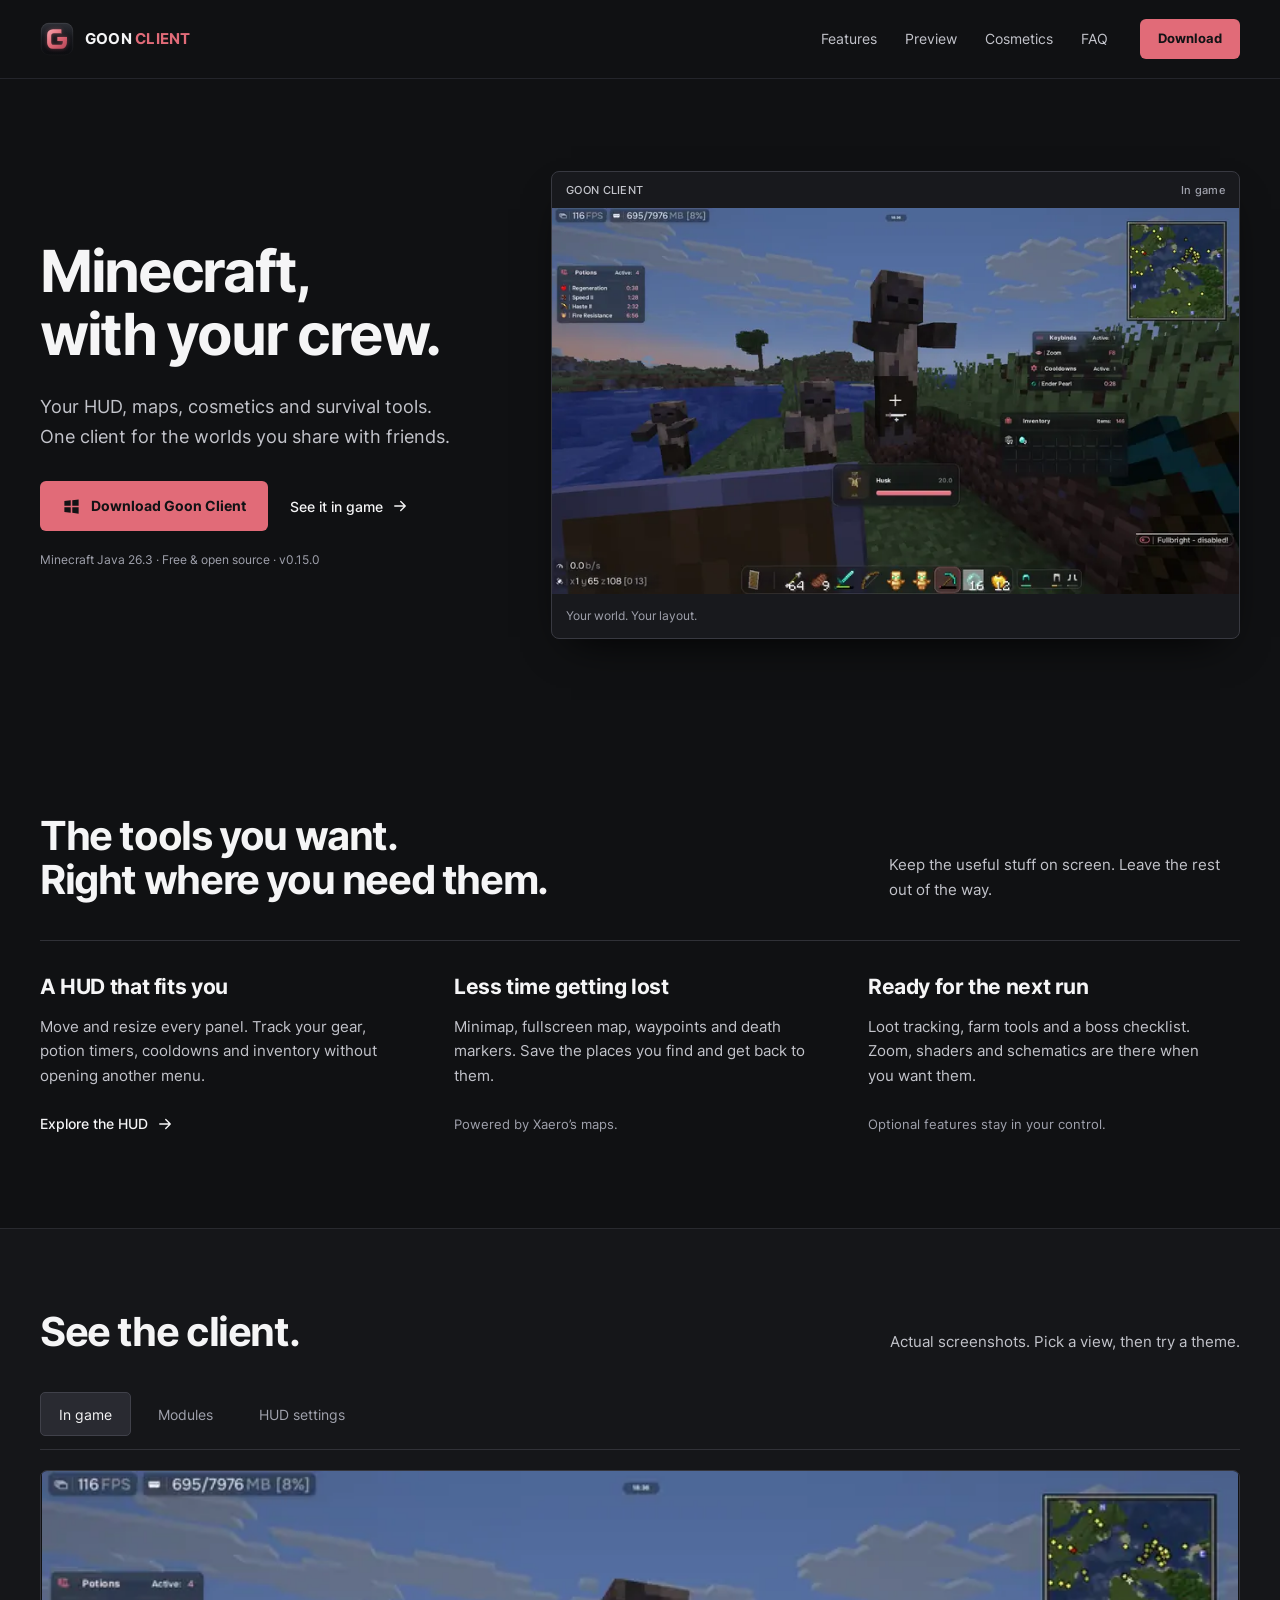
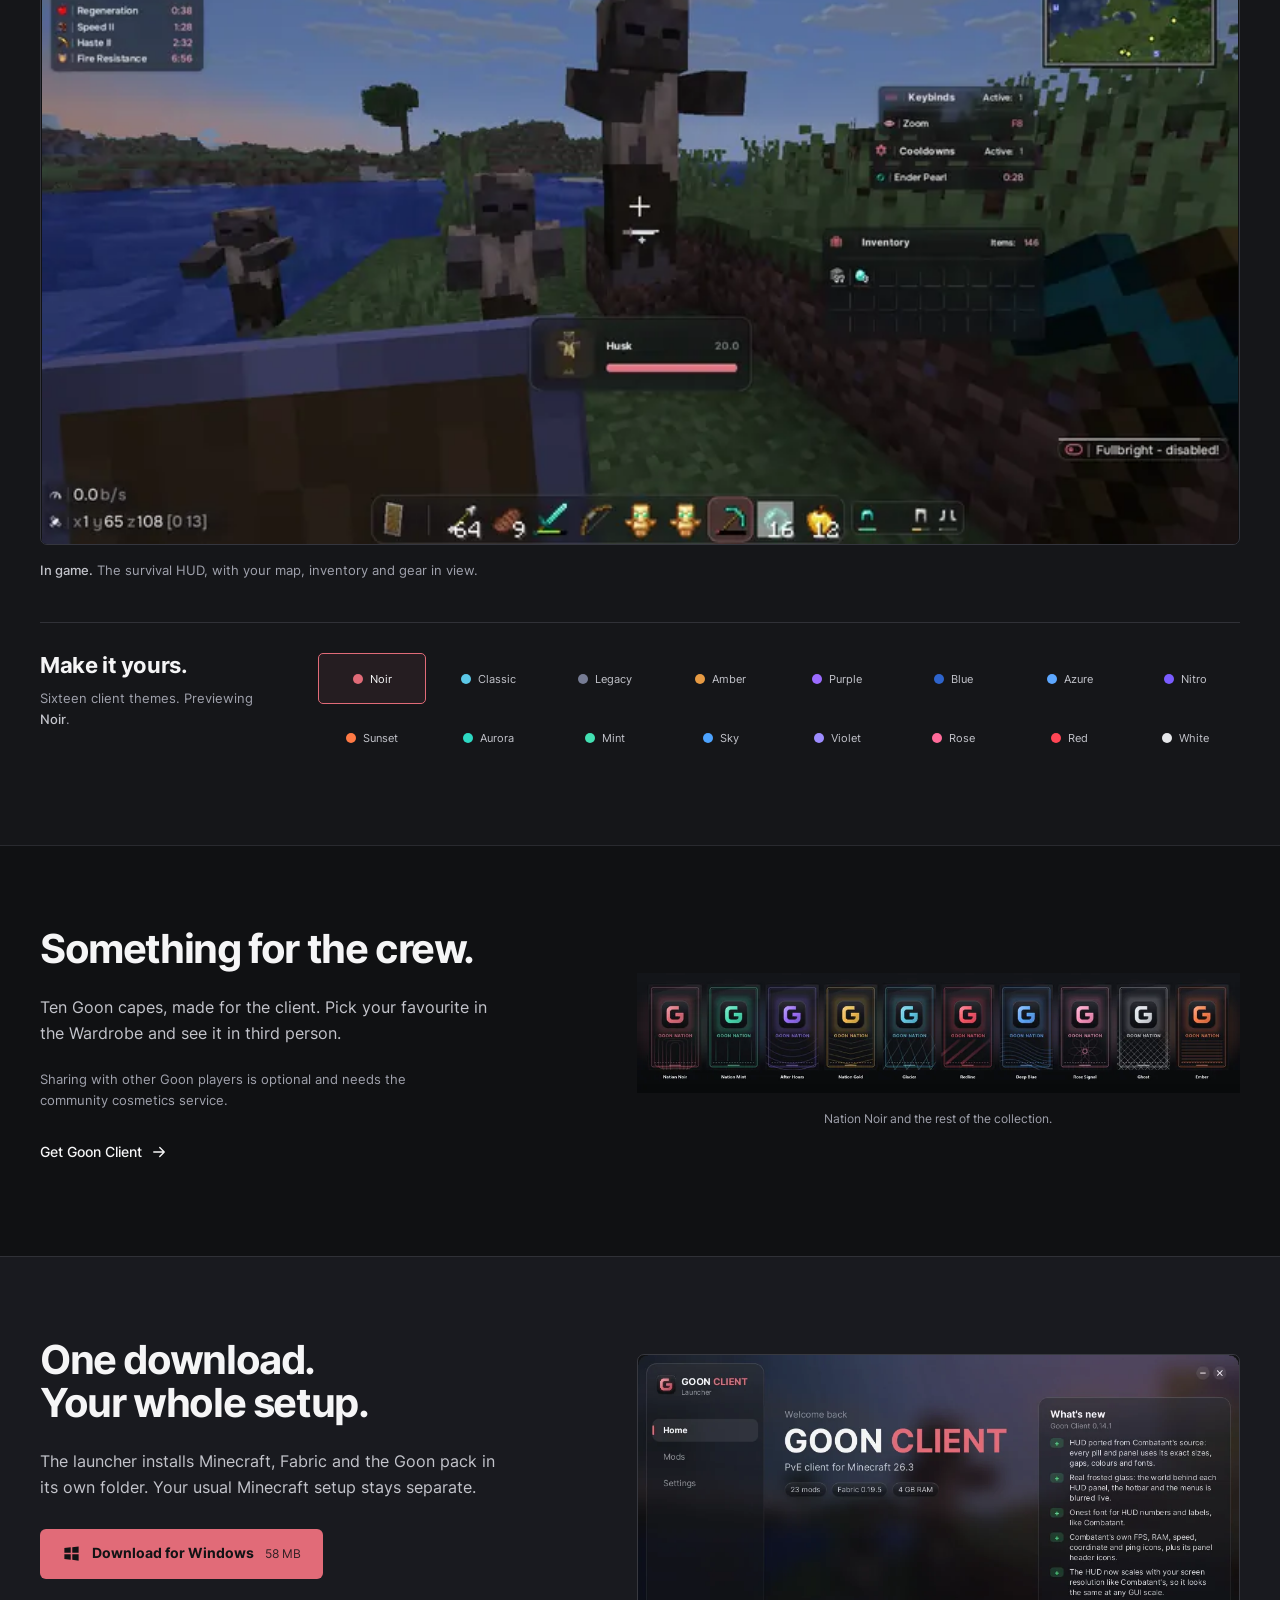
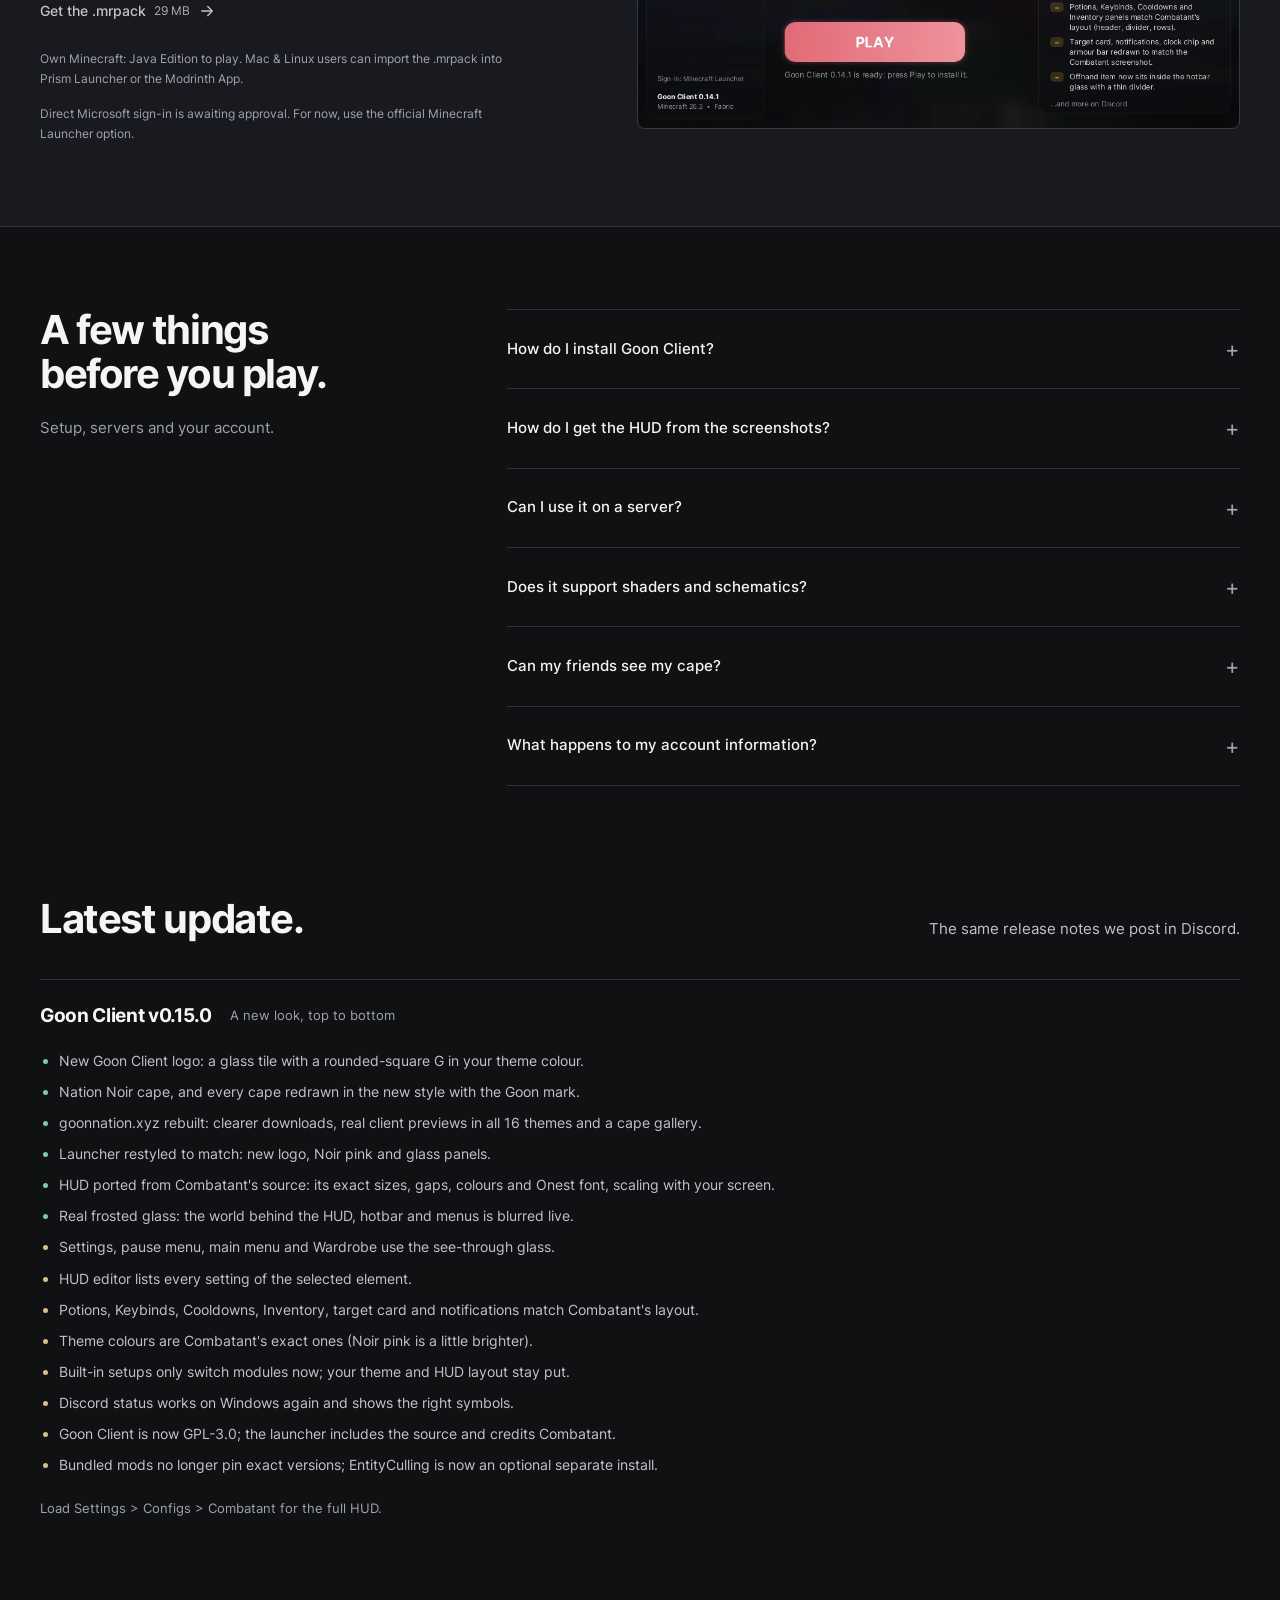
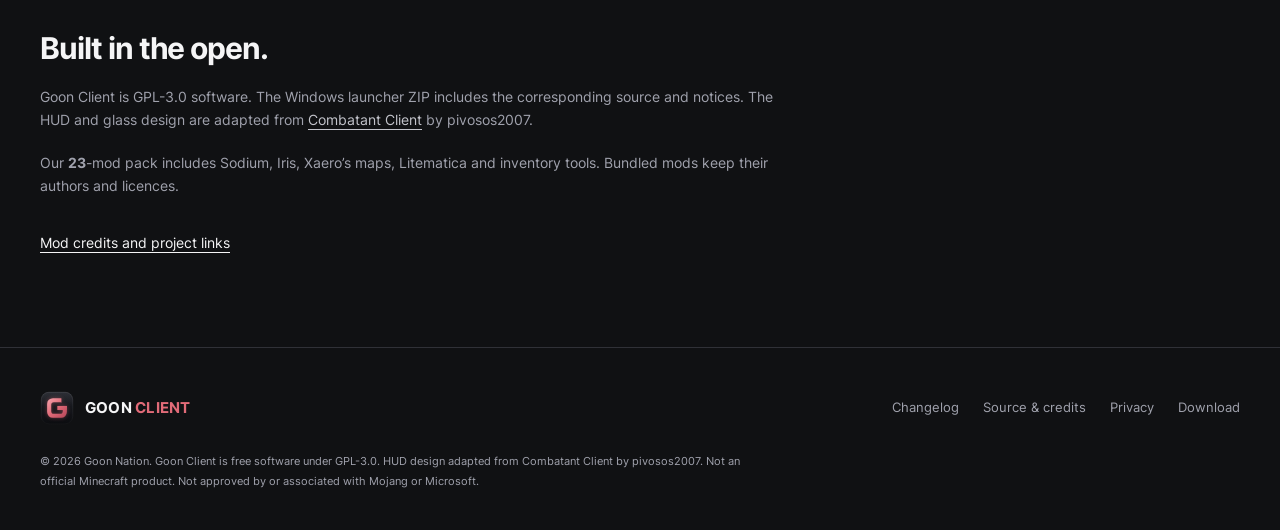
==== commit cf2450c4: "D" ====
--- a/index.html
+++ b/index.html
@@ -5,7 +5,7 @@
 	<meta name="viewport" content="width=device-width, initial-scale=1">
 	<title>Goon Client</title>
 	<meta name="description" content="Goon Client is a free, open-source PvE client for Minecraft Java 26.3 by Goon Nation: a frosted-glass HUD, sixteen themes, waypoints, trackers and a tuned mod pack, installed in one click.">
-	<meta name="theme-color" content="#08090c">
+	<meta name="theme-color" content="#101113">
 	<link rel="canonical" href="https://goonnation.xyz/">
 	<link rel="icon" type="image/svg+xml" href="assets/img/mark.svg">
 	<link rel="icon" type="image/png" sizes="64x64" href="assets/img/favicon.png">
@@ -20,389 +20,47 @@
 	<link rel="preload" href="assets/fonts/inter-bold.ttf" as="font" type="font/ttf" crossorigin>
 	<link rel="stylesheet" href="assets/css/site.css">
 	<script>document.documentElement.classList.add("js")</script>
-</head>
-<body>
-	<a class="skip" href="#main">Skip to content</a>
+</head><body><a class="skip" href="#main">Skip to content</a><header class="nav" id="nav"><div class="wrap nav-inner">
+<a class="brand" href="/#top" aria-label="Goon Client home"><img src="assets/img/mark.svg" alt="" width="34" height="34"><span class="wordmark">GOON <span>CLIENT</span></span></a>
+<nav class="nav-links" id="nav-links" aria-label="Main navigation"><a href="/#features">Features</a><a href="/#screenshots">Preview</a><a href="/#wardrobe">Cosmetics</a><a href="/#faq">FAQ</a></nav>
+<a class="btn btn-small btn-primary nav-download" href="/#download">Download</a>
+<button class="nav-toggle" id="nav-toggle" aria-label="Open menu" aria-expanded="false" aria-controls="nav-links"><svg viewBox="0 0 24 24" fill="none" aria-hidden="true"><path d="M4 7h16M4 12h16M4 17h16" stroke="currentColor" stroke-width="1.7" stroke-linecap="round"/></svg></button>
+</div></header><main id="main">
+<section class="hero wrap" id="top"><div class="hero-copy">
+<h1>Minecraft,<br>with your crew.</h1>
+<p class="hero-lede">Your HUD, maps, cosmetics and survival tools. One client for the worlds you share with friends.</p>
+<div class="hero-actions"><a class="btn btn-primary" href="#download"><svg viewBox="0 0 24 24" fill="currentColor" aria-hidden="true"><path d="m3 5 8-1v7H3Zm10-1 8-1v8h-8ZM3 13h8v7l-8-1Zm10 0h8v8l-8-1Z"/></svg>Download Goon Client</a><a class="text-link" href="#screenshots">See it in game <svg viewBox="0 0 24 24" fill="none" aria-hidden="true"><path d="M5 12h14m-6-6 6 6-6 6" stroke="currentColor" stroke-width="1.8" stroke-linecap="round" stroke-linejoin="round"/></svg></a></div>
+<p class="compatibility">Minecraft Java <span data-mc>26.3</span><span aria-hidden="true"> · </span>Free &amp; open source<span aria-hidden="true"> · </span>v<span data-version>0.15.0</span></p>
+</div><figure class="hero-preview"><div class="preview-bar"><span>GOON CLIENT</span><span>In game</span></div><img data-theme-shot="hud" src="assets/img/shot-hud-1600.webp" srcset="assets/img/shot-hud-800.webp 800w, assets/img/shot-hud-1600.webp 1600w" sizes="(max-width: 780px) 92vw, 760px" width="1600" height="900" alt="Goon Client running in Minecraft, showing its custom HUD and hotbar" fetchpriority="high"><figcaption>Your world. Your layout.</figcaption></figure></section>
 
-	<header class="nav" id="nav">
-		<div class="wrap nav-inner">
-			<a class="brand" href="#top" aria-label="Goon Client home">
-				<img src="assets/img/mark.svg" alt="" width="36" height="36">
-				<span class="wordmark">GOON <em>CLIENT</em></span>
-			</a>
-			<ul class="nav-links" id="nav-links">
-				<li><a href="#hud">HUD</a></li>
-				<li><a href="#features">Features</a></li>
-				<li><a href="#themes">Themes</a></li>
-				<li><a href="#screenshots">Screenshots</a></li>
-				<li><a href="#wardrobe">Wardrobe</a></li>
-				<li><a href="#launcher">Launcher</a></li>
-				<li><a href="#changelog">Changelog</a></li>
-				<li><a href="#faq">FAQ</a></li>
-			</ul>
-			<a class="btn btn-primary" href="#download">Download</a>
-			<button class="nav-toggle" id="nav-toggle" aria-label="Open menu" aria-expanded="false" aria-controls="nav-links">
-				<svg viewBox="0 0 24 24" fill="none" stroke="currentColor" stroke-width="2" stroke-linecap="round"><path d="M4 7h16M4 12h16M4 17h16"/></svg>
-			</button>
-		</div>
-	</header>
+<section class="section wrap" id="features"><div class="section-head"><h2>The tools you want.<br>Right where you need them.</h2><p>Keep the useful stuff on screen. Leave the rest out of the way.</p></div><div class="feature-columns">
+<article><h3>A HUD that fits you</h3><p>Move and resize every panel. Track your gear, potion timers, cooldowns and inventory without opening another menu.</p><a class="text-link" href="#screenshots">Explore the HUD <svg viewBox="0 0 24 24" fill="none" aria-hidden="true"><path d="M5 12h14m-6-6 6 6-6 6" stroke="currentColor" stroke-width="1.8" stroke-linecap="round" stroke-linejoin="round"/></svg></a></article>
+<article><h3>Less time getting lost</h3><p>Minimap, fullscreen map, waypoints and death markers. Save the places you find and get back to them.</p><p class="feature-note">Powered by Xaero’s maps.</p></article>
+<article><h3>Ready for the next run</h3><p>Loot tracking, farm tools and a boss checklist. Zoom, shaders and schematics are there when you want them.</p><p class="feature-note">Optional features stay in your control.</p></article>
+</div></section>
 
-	<main id="main">
-		<!-- Hero -->
-		<section class="hero" id="top">
-			<div class="hero-bg" aria-hidden="true"><img src="assets/img/hero-bg.jpg" alt="" width="960" height="540"></div>
-			<div class="wrap">
-				<div class="hero-copy">
-					<span class="chip glass"><b>v<span data-version>0.15.0</span></b>Minecraft <span data-mc>26.3</span><span class="sep"></span>Fabric<span class="sep chip-extra"></span><span class="chip-extra">Free and open source</span></span>
-					<h1>The PvE client that<br><span class="accent">looks the part.</span></h1>
-					<p class="hero-sub">A frosted-glass HUD, sixteen themes, waypoints, trackers and a tuned mod pack. Made by friends, for playing with friends. Set up in one click.</p>
-					<div class="hero-cta" id="download">
-						<a class="btn btn-primary btn-big" href="download/GoonClient-Launcher-windows.zip" download>
-							<svg viewBox="0 0 24 24" fill="currentColor"><path d="M3 5.5l7.5-1.05V11.5H3V5.5zm0 13l7.5 1.05V12.5H3v6zm8.5 1.2L21 21v-8.5h-9.5v7.2zm0-15.4v7.2H21V3l-9.5 1.3z"/></svg>
-							Download for Windows <span class="meta" data-size="launcher">58 MB</span>
-						</a>
-						<a class="btn btn-big" href="download/GoonClient.mrpack" download>
-							<svg viewBox="0 0 24 24" fill="none" stroke="currentColor" stroke-width="1.8" stroke-linejoin="round"><path d="M21 7.5l-9-4.5-9 4.5 9 4.5 9-4.5z"/><path d="M3 7.5v9l9 4.5 9-4.5v-9M12 12v9"/></svg>
-							Get the .mrpack <span class="meta" data-size="mrpack">29 MB</span>
-						</a>
-					</div>
-					<p class="hero-note">Needs Minecraft: Java Edition. The .mrpack works in the Modrinth App and Prism Launcher on any OS.</p>
-				</div>
+<section class="section preview-section" id="screenshots"><div class="wrap"><div class="section-head"><h2>See the client.</h2><p>Actual screenshots. Pick a view, then try a theme.</p></div><div class="tabs" role="tablist" aria-label="Client screenshots"><button class="tab" role="tab" id="tab-hud" aria-controls="viewer" aria-selected="true" data-shot="hud">In game</button><button class="tab" role="tab" id="tab-menu" aria-controls="viewer" aria-selected="false" data-shot="menu">Modules</button><button class="tab" role="tab" id="tab-settings" aria-controls="viewer" aria-selected="false" data-shot="settings">HUD settings</button></div><div class="viewer" id="viewer" role="tabpanel" aria-labelledby="tab-hud"><div class="stage"><img class="active" data-shot="hud" data-themed src="assets/img/shot-hud-1600.webp" srcset="assets/img/shot-hud-800.webp 800w, assets/img/shot-hud-1600.webp 1600w" sizes="(max-width: 780px) 92vw, 760px" width="1600" height="900" alt="Goon Client HUD with FPS, potions, inventory and target health" loading="lazy"><img data-shot="menu" data-themed src="assets/img/shot-menu-1600.webp" srcset="assets/img/shot-menu-800.webp 800w, assets/img/shot-menu-1600.webp 1600w" sizes="(max-width: 780px) 92vw, 760px" width="1600" height="900" alt="Goon Client module menu with six categories" loading="lazy"><img data-shot="settings" data-themed src="assets/img/shot-settings-1600.webp" srcset="assets/img/shot-settings-800.webp 800w, assets/img/shot-settings-1600.webp 1600w" sizes="(max-width: 780px) 92vw, 760px" width="1600" height="900" alt="Goon Client HUD settings and module controls" loading="lazy"></div><p class="caption" id="caption"><strong>In game.</strong> The survival HUD, with your map, inventory and gear in view.</p></div>
+<div class="theme-picker" id="themes"><div><h3>Make it yours.</h3><p>Sixteen client themes. Previewing <strong id="theme-name" aria-live="polite">Noir</strong>.</p></div><div class="swatches" role="group" aria-label="Preview theme"><button class="swatch" style="--s1:#e16b78;--s2:#e07a88" data-theme="Noir" aria-pressed="true">Noir</button><button class="swatch" style="--s1:#5cc8e7;--s2:#6fd3e2" data-theme="Classic" aria-pressed="false">Classic</button><button class="swatch" style="--s1:#767c94;--s2:#b7bccb" data-theme="Legacy" aria-pressed="false">Legacy</button><button class="swatch" style="--s1:#e69a43;--s2:#f2c27a" data-theme="Amber" aria-pressed="false">Amber</button><button class="swatch" style="--s1:#9b6bff;--s2:#b397ff" data-theme="Purple" aria-pressed="false">Purple</button><button class="swatch" style="--s1:#2e64cc;--s2:#7aa8ff" data-theme="Blue" aria-pressed="false">Blue</button><button class="swatch" style="--s1:#5da7ff;--s2:#8cc6ff" data-theme="Azure" aria-pressed="false">Azure</button><button class="swatch" style="--s1:#7a5cff;--s2:#3d8bf0" data-theme="Nitro" aria-pressed="false">Nitro</button><button class="swatch" style="--s1:#ff7a45;--s2:#e05c8a" data-theme="Sunset" aria-pressed="false">Sunset</button><button class="swatch" style="--s1:#2dd9c3;--s2:#7a6cf0" data-theme="Aurora" aria-pressed="false">Aurora</button><button class="swatch" style="--s1:#43e0b2;--s2:#7febbe" data-theme="Mint" aria-pressed="false">Mint</button><button class="swatch" style="--s1:#4da3ff;--s2:#8ec6ff" data-theme="Sky" aria-pressed="false">Sky</button><button class="swatch" style="--s1:#9d8cff;--s2:#c4b9ff" data-theme="Violet" aria-pressed="false">Violet</button><button class="swatch" style="--s1:#ff6b9a;--s2:#ff9dbc" data-theme="Rose" aria-pressed="false">Rose</button><button class="swatch" style="--s1:#ff4655;--s2:#ff7d88" data-theme="Red" aria-pressed="false">Red</button><button class="swatch" style="--s1:#e6e7ea;--s2:#ffffff" data-theme="White" aria-pressed="false">White</button></div></div></div></section>
 
-				<div class="hero-shot reveal">
-					<div class="glow" aria-hidden="true"></div>
-					<div class="frame glass">
-						<img data-theme-shot="hud" src="assets/img/shot-hud-1600.webp" srcset="assets/img/shot-hud-800.webp 800w, assets/img/shot-hud-1600.webp 1600w" sizes="(max-width: 1100px) 94vw, 1060px" alt="Goon Client in game: FPS and memory pills, the Potions, Keybinds, Cooldowns and Inventory panels, a target card under the crosshair and a glass hotbar" width="1600" height="900" fetchpriority="high">
-					</div>
-					<div class="float float-a" aria-hidden="true">
-						<span class="hud-pill"><img src="assets/img/hud/fps.png" alt="" width="21" height="21"><span class="div"></span>144<span class="unit">FPS</span></span>
-					</div>
-					<div class="float float-b" aria-hidden="true">
-						<span class="hud-pill"><img src="assets/img/hud/speedometer.png" alt="" width="20" height="20"><span class="div"></span>5.6<span class="unit">b/s</span></span>
-					</div>
-					<div class="float float-c" aria-hidden="true">
-						<span class="hud-pill"><img src="assets/img/hud/memory.png" alt="" width="20" height="20"><span class="div"></span>2148/8192<span class="unit">MB</span><span class="unit">[26%]</span></span>
-					</div>
-				</div>
+<section class="section wrap split wardrobe" id="wardrobe"><div><h2>Something for the crew.</h2><p>Ten Goon capes, made for the client. Pick your favourite in the Wardrobe and see it in third person.</p><p class="muted">Sharing with other Goon players is optional and needs the community cosmetics service.</p><a class="text-link" href="#download">Get Goon Client <svg viewBox="0 0 24 24" fill="none" aria-hidden="true"><path d="M5 12h14m-6-6 6 6-6 6" stroke="currentColor" stroke-width="1.8" stroke-linecap="round" stroke-linejoin="round"/></svg></a></div><div class="cape-showcase"><img src="assets/img/capes-1000.webp" alt="The ten Goon capes, including Nation Noir, Mint, Gold and Glacier" width="1000" height="198" loading="lazy"><p>Nation Noir and the rest of the collection.</p></div></section>
 
-				<div class="stats">
-					<span class="hud-pill reveal"><svg viewBox="0 0 24 24" fill="none" stroke="currentColor" stroke-width="1.8" stroke-linecap="round" stroke-linejoin="round"><rect x="3.5" y="3.5" width="7" height="7" rx="1.8"/><rect x="13.5" y="3.5" width="7" height="7" rx="1.8"/><rect x="3.5" y="13.5" width="7" height="7" rx="1.8"/><rect x="13.5" y="13.5" width="7" height="7" rx="1.8"/></svg><span class="div"></span>67<span class="unit">modules</span></span>
-					<span class="hud-pill reveal"><svg viewBox="0 0 24 24" fill="none" stroke="currentColor" stroke-width="1.8" stroke-linejoin="round"><path d="M21 7.5l-9-4.5-9 4.5 9 4.5 9-4.5z"/><path d="M3 7.5v9l9 4.5 9-4.5v-9M12 12v9"/></svg><span class="div"></span><strong data-mods>23</strong><span class="unit">mods in the pack</span></span>
-					<span class="hud-pill reveal"><svg viewBox="0 0 24 24" fill="none" stroke="currentColor" stroke-width="1.8" stroke-linejoin="round"><path d="M12 3a9 9 0 1 0 0 18c1.1 0 1.7-.8 1.7-1.7 0-.5-.2-.9-.5-1.2-.3-.3-.5-.7-.5-1.2 0-.9.8-1.7 1.7-1.7H16a5 5 0 0 0 5-5c0-4-4-7.2-9-7.2z"/><circle cx="7.5" cy="11.5" r="1"/><circle cx="10" cy="7.5" r="1"/><circle cx="15" cy="7.5" r="1"/></svg><span class="div"></span>16<span class="unit">themes</span></span>
-					<span class="hud-pill reveal"><svg viewBox="0 0 24 24" fill="none" stroke="currentColor" stroke-width="1.8" stroke-linecap="round" stroke-linejoin="round"><path d="M8 7l-5 5 5 5M16 7l5 5-5 5M13.5 4l-3 16"/></svg><span class="div"></span>GPL-3.0<span class="unit">open source</span></span>
-				</div>
-			</div>
-		</section>
+<section class="section download-section" id="download"><div class="wrap split"><div><h2>One download.<br>Your whole setup.</h2><p>The launcher installs Minecraft, Fabric and the Goon pack in its own folder. Your usual Minecraft setup stays separate.</p><div class="download-actions"><a class="btn btn-primary" href="download/GoonClient-Launcher-windows.zip"><svg viewBox="0 0 24 24" fill="currentColor" aria-hidden="true"><path d="m3 5 8-1v7H3Zm10-1 8-1v8h-8ZM3 13h8v7l-8-1Zm10 0h8v8l-8-1Z"/></svg>Download for Windows <span class="meta" data-size="launcher">58 MB</span></a><a class="text-link" href="download/GoonClient.mrpack">Get the .mrpack <span class="meta" data-size="mrpack">29 MB</span> <svg viewBox="0 0 24 24" fill="none" aria-hidden="true"><path d="M5 12h14m-6-6 6 6-6 6" stroke="currentColor" stroke-width="1.8" stroke-linecap="round" stroke-linejoin="round"/></svg></a></div><p class="download-note">Own Minecraft: Java Edition to play. Mac &amp; Linux users can import the .mrpack into Prism Launcher or the Modrinth App.</p><p class="download-note">Direct Microsoft sign-in is awaiting approval. For now, use the official Minecraft Launcher option.</p></div><figure class="launcher-preview"><img src="assets/img/launcher-home.webp" sizes="(max-width: 780px) 92vw, 760px" width="1000" height="620" alt="Goon Client Windows launcher with its Play button and release notes" loading="lazy"></figure></div></section>
 
-		<!-- HUD -->
-		<section class="section" id="hud">
-			<div class="wrap split">
-				<div class="reveal">
-					<span class="eyebrow">The HUD</span>
-					<h2>Glass you can actually read.</h2>
-					<p class="lede">Every panel sits on a live blur of the world behind it, with tinted glass, soft shadows and crisp type. It scales with your screen, so it looks the same at any resolution or GUI scale.</p>
-					<ul class="checks">
-						<li><span class="check"><svg viewBox="0 0 24 24" fill="none" stroke="currentColor" stroke-width="2.4" stroke-linecap="round" stroke-linejoin="round"><path d="M5 12.5l4.5 4.5L19 7.5"/></svg></span><span><strong>Pills for the numbers.</strong> FPS, memory, ping, speed, coordinates with the Nether position, and a clock.</span></li>
-						<li><span class="check"><svg viewBox="0 0 24 24" fill="none" stroke="currentColor" stroke-width="2.4" stroke-linecap="round" stroke-linejoin="round"><path d="M5 12.5l4.5 4.5L19 7.5"/></svg></span><span><strong>Panels for the lists.</strong> Potions, Keybinds, Cooldowns and your inventory, each with a count and clean rows.</span></li>
-						<li><span class="check"><svg viewBox="0 0 24 24" fill="none" stroke="currentColor" stroke-width="2.4" stroke-linecap="round" stroke-linejoin="round"><path d="M5 12.5l4.5 4.5L19 7.5"/></svg></span><span><strong>A target card.</strong> Face, name, health and a smooth bar for whatever you're looking at.</span></li>
-						<li><span class="check"><svg viewBox="0 0 24 24" fill="none" stroke="currentColor" stroke-width="2.4" stroke-linecap="round" stroke-linejoin="round"><path d="M5 12.5l4.5 4.5L19 7.5"/></svg></span><span><strong>One click to the look.</strong> Load Settings &gt; Configs &gt; Combatant for the full layout, then move anything you like.</span></li>
-					</ul>
-				</div>
-				<div class="hud-stage reveal" aria-hidden="true">
-					<img src="assets/img/hud-stage.jpg" alt="" width="960" height="720" loading="lazy">
-					<div class="stack">
-						<span class="hud-pill"><img src="assets/img/hud/fps.png" alt="" width="21" height="21"><span class="div"></span>76<span class="unit">FPS</span></span>
-						<div class="hud-panel">
-							<header>
-								<svg viewBox="0 0 24 24" fill="none" stroke="currentColor" stroke-width="1.9" stroke-linecap="round" stroke-linejoin="round"><path d="M9 3h6M10 3v6.5L5 19a1.5 1.5 0 0 0 1.3 2h11.4A1.5 1.5 0 0 0 19 19l-5-9.5V3"/><path d="M7.5 15h9"/></svg>
-								<span class="div"></span><strong>Potions</strong><span>Active:<b>3</b></span>
-							</header>
-							<hr>
-							<div class="hud-row"><i style="background:#3a1f26;color:#ff6b81"><svg viewBox="0 0 24 24" fill="currentColor"><path d="M12 20s-7-4.5-7-10a4 4 0 0 1 7-2.6A4 4 0 0 1 19 10c0 5.5-7 10-7 10z"/></svg></i><span class="div"></span>Regeneration<em>0:38</em></div>
-							<div class="hud-row"><i style="background:#2c2a1a;color:#f5c542"><svg viewBox="0 0 24 24" fill="none" stroke="currentColor" stroke-width="2.4" stroke-linecap="round"><path d="M14 4l6 6M4 20l9-9M15 3l2 2-8 8-2-2z"/></svg></i><span class="div"></span>Haste II<em>1:25</em></div>
-							<div class="hud-row"><i style="background:#1d2a33;color:#7cc4ff"><svg viewBox="0 0 24 24" fill="currentColor"><path d="M13 3L5 13h6l-1 8 8-10h-6l1-8z"/></svg></i><span class="div"></span>Speed II<em>1:28</em></div>
-						</div>
-						<span class="hud-pill"><img src="assets/img/hud/coords.png" alt="" width="20" height="20"><span class="div"></span><span class="unit" style="margin:0">x</span>-101 <span class="unit" style="margin:0">y</span>6 <span class="unit" style="margin:0">z</span>-236<span class="unit">[-12 -29]</span></span>
-					</div>
-				</div>
-			</div>
-		</section>
+<section class="section wrap" id="faq"><div class="faq-layout"><div><h2>A few things<br>before you play.</h2><p>Setup, servers and your account.</p></div><div class="faq">
+<details><summary>How do I install Goon Client?</summary><p>Download the Windows ZIP, extract the whole folder and run Goon Client Launcher.exe. Select the official Minecraft Launcher option, then choose the Goon Client installation. You need a Minecraft Java account.</p></details>
+<details><summary>How do I get the HUD from the screenshots?</summary><p>Open Settings &gt; Configs &gt; Combatant in game. Use the HUD editor to move and resize the panels afterward.</p></details>
+<details><summary>Can I use it on a server?</summary><p>Check the server’s rules. Some optional overlays, radar and building assists may be restricted. Keep those disabled where they aren’t allowed.</p></details>
+<details><summary>Does it support shaders and schematics?</summary><p>Yes. Iris and Litematica are included. Choose your own shader pack, and enable Schematics when you want to use it. The stick tool starts off.</p></details>
+<details><summary>Can my friends see my cape?</summary><p>Friends using Goon Client can see shared cosmetics when the community service is running and sharing is enabled. Your local cape works without sharing.</p></details>
+<details><summary>What happens to my account information?</summary><p>Sign-in uses Microsoft’s own website. Tokens stay on your PC and go only to Microsoft, Xbox Live and Minecraft. <a href="privacy.html">Read the privacy details.</a></p></details>
+</div></div></section>
 
-		<!-- Features -->
-		<section class="section" id="features">
-			<div class="wrap">
-				<div class="section-head reveal">
-					<span class="eyebrow">Features</span>
-					<h2>Everything survival needs on screen</h2>
-					<p>Built for servers with friends: the info you actually look at, laid out cleanly, and nothing that gets in the way.</p>
-				</div>
-
-				<div class="features">
-					<article class="feature glass reveal">
-						<div class="feature-head"><div class="icon"><svg viewBox="0 0 24 24" fill="none" stroke="currentColor" stroke-width="1.8" stroke-linecap="round" stroke-linejoin="round"><rect x="3.5" y="4" width="17" height="16" rx="3"/><path d="M3.5 9h17M8 4v5"/></svg></div><span class="div"></span><h3>ClickGUI and Settings</h3></div>
-						<p>Press <kbd>Right Shift</kbd> for six frosted columns of modules, search with <kbd>Ctrl</kbd>+<kbd>F</kbd>, and a Settings window for the HUD, interface, themes and saved setups.</p>
-					</article>
-					<article class="feature glass reveal">
-						<div class="feature-head"><div class="icon"><svg viewBox="0 0 24 24" fill="none" stroke="currentColor" stroke-width="1.8" stroke-linecap="round" stroke-linejoin="round"><path d="M12 3v18M3 12h18M9 6l3-3 3 3M9 18l3 3 3-3M6 9l-3 3 3 3M18 9l3 3-3 3"/></svg></div><span class="div"></span><h3>HUD editor</h3></div>
-						<p>Drag, snap and resize any panel. Select one and every setting it has sits right beside it, from its style to its scale.</p>
-					</article>
-					<article class="feature glass reveal">
-						<div class="feature-head"><div class="icon"><svg viewBox="0 0 24 24" fill="none" stroke="currentColor" stroke-width="1.8" stroke-linecap="round" stroke-linejoin="round"><path d="M12 21s-7-6.2-7-11.5a7 7 0 0 1 14 0C19 14.8 12 21 12 21z"/><circle cx="12" cy="9.5" r="2.5"/></svg></div><span class="div"></span><h3>Waypoints and minimap</h3></div>
-						<p>Xaero's minimap lives in your HUD. Save spots with <kbd>/wp</kbd>, follow them on the compass and get a death waypoint automatically.</p>
-					</article>
-					<article class="feature glass reveal">
-						<div class="feature-head"><div class="icon"><svg viewBox="0 0 24 24" fill="none" stroke="currentColor" stroke-width="1.8" stroke-linecap="round" stroke-linejoin="round"><path d="M12 3l9 5-9 5-9-5 9-5z"/><path d="M3 13l9 5 9-5"/></svg></div><span class="div"></span><h3>Spawn Overlay and farm tools</h3></div>
-						<p>Red where mobs can spawn now, amber where they can at night, plus chunk borders and spawn range rings for planning farms.</p>
-					</article>
-					<article class="feature glass reveal">
-						<div class="feature-head"><div class="icon"><svg viewBox="0 0 24 24" fill="none" stroke="currentColor" stroke-width="1.8" stroke-linecap="round" stroke-linejoin="round"><path d="M5 4.5A1.5 1.5 0 0 1 6.5 3H19v15H6.5A1.5 1.5 0 0 0 5 19.5v-15z"/><path d="M5 19.5A1.5 1.5 0 0 0 6.5 21H19v-3"/><path d="M9 7h6M9 10.5h6"/></svg></div><span class="div"></span><h3>Adventure Log</h3></div>
-						<p>Press <kbd>J</kbd> for a diary of each world: deaths and what killed you, bosses, rare finds, advancements and trips, with screenshots.</p>
-					</article>
-					<article class="feature glass reveal">
-						<div class="feature-head"><div class="icon"><svg viewBox="0 0 24 24" fill="none" stroke="currentColor" stroke-width="1.8" stroke-linecap="round" stroke-linejoin="round"><path d="M4 19h16"/><path d="M6 15l4-4 3 3 5-6"/><path d="M15 8h3v3"/></svg></div><span class="div"></span><h3>Loot Tracker</h3></div>
-						<p>Everything you pick up, with drops, XP and kills per hour. Reset it when you start a farm run.</p>
-					</article>
-					<article class="feature glass reveal">
-						<div class="feature-head"><div class="icon"><svg viewBox="0 0 24 24" fill="none" stroke="currentColor" stroke-width="1.8" stroke-linecap="round" stroke-linejoin="round"><path d="M12 20s-7-4.5-7-10a4 4 0 0 1 7-2.6A4 4 0 0 1 19 10c0 5.5-7 10-7 10z"/></svg></div><span class="div"></span><h3>Mob Info and health bars</h3></div>
-						<p>A target card with health, armour and distance for what you're looking at, plus health bars and damage numbers over hurt mobs.</p>
-					</article>
-					<article class="feature glass reveal">
-						<div class="feature-head"><div class="icon"><svg viewBox="0 0 24 24" fill="none" stroke="currentColor" stroke-width="1.8" stroke-linecap="round" stroke-linejoin="round"><path d="M12 3.5l9 16H3l9-16z"/><path d="M12 10v4M12 17h.01"/></svg></div><span class="div"></span><h3>Danger Meter and Boss Prep</h3></div>
-						<p>Warnings for low health, hunger, drowning and breaking gear, and a checklist before the Wither, the Warden or a raid.</p>
-					</article>
-					<article class="feature glass reveal">
-						<div class="feature-head"><div class="icon"><svg viewBox="0 0 24 24" fill="none" stroke="currentColor" stroke-width="1.8" stroke-linecap="round" stroke-linejoin="round"><circle cx="11" cy="11" r="7"/><path d="M20 20l-4-4M11 8v6M8 11h6"/></svg></div><span class="div"></span><h3>Zoom, Freelook and crosshair</h3></div>
-						<p>Hold <kbd>C</kbd> to zoom and <kbd>Left Alt</kbd> to look around. Build your own crosshair: five styles, any size and colour.</p>
-					</article>
-				</div>
-			</div>
-		</section>
-
-		<!-- Themes -->
-		<section class="section" id="themes">
-			<div class="wrap">
-				<div class="section-head reveal">
-					<span class="eyebrow">Themes</span>
-					<h2>Sixteen looks, one click each</h2>
-					<p>Pick a theme here and this page and every screenshot switch to it, just like in the client.</p>
-				</div>
-				<div class="themes">
-					<div class="swatches glass reveal" role="group" aria-label="Theme">
-						<button class="swatch" style="--s1:#e16b78;--s2:#e07a88" data-theme="Noir" aria-pressed="true">Noir</button>
-						<button class="swatch" style="--s1:#5cc8e7;--s2:#6fd3e2" data-theme="Classic" aria-pressed="false">Classic</button>
-						<button class="swatch" style="--s1:#767c94;--s2:#b7bccb" data-theme="Legacy" aria-pressed="false">Legacy</button>
-						<button class="swatch" style="--s1:#e69a43;--s2:#f2c27a" data-theme="Amber" aria-pressed="false">Amber</button>
-						<button class="swatch" style="--s1:#9b6bff;--s2:#b397ff" data-theme="Purple" aria-pressed="false">Purple</button>
-						<button class="swatch" style="--s1:#2e64cc;--s2:#7aa8ff" data-theme="Blue" aria-pressed="false">Blue</button>
-						<button class="swatch" style="--s1:#5da7ff;--s2:#8cc6ff" data-theme="Azure" aria-pressed="false">Azure</button>
-						<button class="swatch" style="--s1:#7a5cff;--s2:#3d8bf0" data-theme="Nitro" aria-pressed="false">Nitro</button>
-						<button class="swatch" style="--s1:#ff7a45;--s2:#e05c8a" data-theme="Sunset" aria-pressed="false">Sunset</button>
-						<button class="swatch" style="--s1:#2dd9c3;--s2:#7a6cf0" data-theme="Aurora" aria-pressed="false">Aurora</button>
-						<button class="swatch" style="--s1:#43e0b2;--s2:#7febbe" data-theme="Mint" aria-pressed="false">Mint</button>
-						<button class="swatch" style="--s1:#4da3ff;--s2:#8ec6ff" data-theme="Sky" aria-pressed="false">Sky</button>
-						<button class="swatch" style="--s1:#9d8cff;--s2:#c4b9ff" data-theme="Violet" aria-pressed="false">Violet</button>
-						<button class="swatch" style="--s1:#ff6b9a;--s2:#ff9dbc" data-theme="Rose" aria-pressed="false">Rose</button>
-						<button class="swatch" style="--s1:#ff4655;--s2:#ff7d88" data-theme="Red" aria-pressed="false">Red</button>
-						<button class="swatch" style="--s1:#e6e7ea;--s2:#ffffff" data-theme="White" aria-pressed="false">White</button>
-					</div>
-					<div class="reveal">
-						<div class="frame glass">
-							<img data-theme-shot="themes" src="assets/img/shot-themes-1600.webp" srcset="assets/img/shot-themes-800.webp 800w, assets/img/shot-themes-1600.webp 1600w" sizes="(max-width: 1100px) 94vw, 800px" alt="The Themes page of the Goon Client settings window, listing each theme's colours" width="1600" height="900" loading="lazy">
-						</div>
-						<p class="themes-note">Adjustable blur and panel opacity, an animated menu background or your own picture are in the Interface page.</p>
-					</div>
-				</div>
-			</div>
-		</section>
-
-		<!-- Screenshots -->
-		<section class="section" id="screenshots">
-			<div class="wrap">
-				<div class="section-head reveal">
-					<span class="eyebrow">Screenshots</span>
-					<h2>See it in game</h2>
-					<p>Straight from the client, no edits.</p>
-				</div>
-
-				<div class="tabs glass reveal" role="tablist" aria-label="Screenshots">
-					<button class="tab" role="tab" id="tab-hud" aria-controls="viewer" aria-selected="true" data-shot="hud">In game</button>
-					<button class="tab" role="tab" id="tab-menu" aria-controls="viewer" aria-selected="false" data-shot="menu">ClickGUI</button>
-					<button class="tab" role="tab" id="tab-settings" aria-controls="viewer" aria-selected="false" data-shot="settings">Settings</button>
-					<button class="tab" role="tab" id="tab-module" aria-controls="viewer" aria-selected="false" data-shot="module">Module settings</button>
-					<button class="tab" role="tab" id="tab-editor" aria-controls="viewer" aria-selected="false" data-shot="editor">HUD editor</button>
-					<button class="tab" role="tab" id="tab-configs" aria-controls="viewer" aria-selected="false" data-shot="configs">Configs</button>
-					<button class="tab" role="tab" id="tab-title" aria-controls="viewer" aria-selected="false" data-shot="title">Main menu</button>
-					<button class="tab" role="tab" id="tab-pause" aria-controls="viewer" aria-selected="false" data-shot="pause">Pause menu</button>
-					<button class="tab" role="tab" id="tab-log" aria-controls="viewer" aria-selected="false" data-shot="log">Adventure Log</button>
-					<button class="tab" role="tab" id="tab-options" aria-controls="viewer" aria-selected="false" data-shot="options">Options</button>
-				</div>
-
-				<div class="viewer reveal" id="viewer" role="tabpanel" aria-labelledby="tab-hud">
-					<div class="frame glass">
-						<div class="stage">
-							<img class="active" data-shot="hud" data-themed src="assets/img/shot-hud-1600.webp" srcset="assets/img/shot-hud-800.webp 800w, assets/img/shot-hud-1600.webp 1600w" sizes="(max-width: 1100px) 94vw, 1060px" alt="In game with the Goon Client HUD: FPS and memory pills, Potions, Keybinds, Cooldowns and Inventory panels, a target card and the glass hotbar" width="1600" height="900" loading="lazy">
-							<img data-shot="menu" data-themed src="assets/img/shot-menu-1600.webp" srcset="assets/img/shot-menu-800.webp 800w, assets/img/shot-menu-1600.webp 1600w" sizes="(max-width: 1100px) 94vw, 1060px" alt="The ClickGUI: six frosted columns of modules with check marks for the ones that are on" width="1600" height="900" loading="lazy">
-							<img data-shot="settings" data-themed src="assets/img/shot-settings-1600.webp" srcset="assets/img/shot-settings-800.webp 800w, assets/img/shot-settings-1600.webp 1600w" sizes="(max-width: 1100px) 94vw, 1060px" alt="The Settings window on its HUD page: a card with a switch for every HUD element" width="1600" height="900" loading="lazy">
-							<img data-shot="module" src="assets/img/shot-module-1600.webp" srcset="assets/img/shot-module-800.webp 800w, assets/img/shot-module-1600.webp 1600w" sizes="(max-width: 1100px) 94vw, 1060px" alt="A module's settings panel with switches, sliders and option lists" width="1600" height="900" loading="lazy">
-							<img data-shot="editor" src="assets/img/shot-editor-1600.webp" srcset="assets/img/shot-editor-800.webp 800w, assets/img/shot-editor-1600.webp 1600w" sizes="(max-width: 1100px) 94vw, 1060px" alt="The HUD editor with the Potions panel selected and its settings listed beside it" width="1600" height="900" loading="lazy">
-							<img data-shot="configs" src="assets/img/shot-configs-1600.webp" srcset="assets/img/shot-configs-800.webp 800w, assets/img/shot-configs-1600.webp 1600w" sizes="(max-width: 1100px) 94vw, 1060px" alt="The Configs page with built-in setups like Combatant, Survival, Builder and Boss run" width="1600" height="900" loading="lazy">
-							<img data-shot="title" src="assets/img/shot-title-1600.webp" srcset="assets/img/shot-title-800.webp 800w, assets/img/shot-title-1600.webp 1600w" sizes="(max-width: 1100px) 94vw, 1060px" alt="The Goon Client main menu with the logo, a button column, a What's new card and the account card" width="1600" height="900" loading="lazy">
-							<img data-shot="pause" src="assets/img/shot-pause-1600.webp" srcset="assets/img/shot-pause-800.webp 800w, assets/img/shot-pause-1600.webp 1600w" sizes="(max-width: 1100px) 94vw, 1060px" alt="The pause menu over the game, with glass buttons and a This session card" width="1600" height="900" loading="lazy">
-							<img data-shot="log" src="assets/img/shot-log-1600.webp" srcset="assets/img/shot-log-800.webp 800w, assets/img/shot-log-1600.webp 1600w" sizes="(max-width: 1100px) 94vw, 1060px" alt="The Adventure Log listing finds, a boss fight, an advancement, a death and a trip to the Nether" width="1600" height="900" loading="lazy">
-							<img data-shot="options" src="assets/img/shot-options-1600.webp" srcset="assets/img/shot-options-800.webp 800w, assets/img/shot-options-1600.webp 1600w" sizes="(max-width: 1100px) 94vw, 1060px" alt="The Goon Options hub with cards for every settings page and a field-of-view slider" width="1600" height="900" loading="lazy">
-						</div>
-					</div>
-					<p class="caption" id="caption" aria-live="polite"><strong>In game.</strong> FPS and memory pills, Potions, Keybinds, Cooldowns and Inventory panels, a target card under the crosshair and the glass hotbar.</p>
-				</div>
-			</div>
-		</section>
-
-		<!-- Wardrobe -->
-		<section class="section" id="wardrobe">
-			<div class="wrap">
-				<div class="section-head reveal">
-					<span class="eyebrow">Wardrobe</span>
-					<h2>Capes for the crew</h2>
-					<p>Ten original capes in the Goon look, made for this client. Equip one from the main menu and see it in third person, or share it with friends who play Goon Client too.</p>
-				</div>
-				<div class="frame glass reveal capes-strip">
-					<img src="assets/img/capes-2000.webp" srcset="assets/img/capes-1000.webp 1000w, assets/img/capes-2000.webp 2000w" sizes="(max-width: 1100px) 94vw, 1180px" alt="All ten Goon capes side by side: Nation Noir, Nation Mint, After Hours, Nation Gold, Glacier, Redline, Deep Blue, Rose Signal, Ghost and Ember" width="2000" height="396" loading="lazy">
-				</div>
-				<div class="frame glass reveal capes-wardrobe">
-					<img src="assets/img/shot-wardrobe-1600.webp" srcset="assets/img/shot-wardrobe-800.webp 800w, assets/img/shot-wardrobe-1600.webp 1600w" sizes="(max-width: 960px) 94vw, 860px" alt="The Goon wardrobe with cape cards and a large preview of Nation Noir" width="1600" height="900" loading="lazy">
-				</div>
-			</div>
-		</section>
-
-		<!-- Launcher -->
-		<section class="section" id="launcher">
-			<div class="wrap split">
-				<div class="launcher-shot reveal">
-					<img src="assets/img/launcher-home.webp" alt="The Goon Client Launcher home page with a big Play button and the What's new list" width="1000" height="620" loading="lazy">
-				</div>
-				<div class="reveal">
-					<span class="eyebrow">Launcher</span>
-					<h2>Press Play. That's the setup.</h2>
-					<p class="lede">The Goon Client Launcher gets Minecraft <span data-mc>26.3</span>, Fabric and the whole mod pack ready for you, then starts the game.</p>
-					<ul class="checks">
-						<li><span class="check"><svg viewBox="0 0 24 24" fill="none" stroke="currentColor" stroke-width="2.4" stroke-linecap="round" stroke-linejoin="round"><path d="M5 12.5l4.5 4.5L19 7.5"/></svg></span><span><strong>One click.</strong> Installs the game, Fabric, Goon Client and every mod in the pack.</span></li>
-						<li><span class="check"><svg viewBox="0 0 24 24" fill="none" stroke="currentColor" stroke-width="2.4" stroke-linecap="round" stroke-linejoin="round"><path d="M5 12.5l4.5 4.5L19 7.5"/></svg></span><span><strong>Updates itself.</strong> New versions download when you open the launcher, and every file is checked against its checksum.</span></li>
-						<li><span class="check"><svg viewBox="0 0 24 24" fill="none" stroke="currentColor" stroke-width="2.4" stroke-linecap="round" stroke-linejoin="round"><path d="M5 12.5l4.5 4.5L19 7.5"/></svg></span><span><strong>Fast first launch.</strong> Reuses game files you already have from the Minecraft Launcher instead of downloading them again.</span></li>
-						<li><span class="check"><svg viewBox="0 0 24 24" fill="none" stroke="currentColor" stroke-width="2.4" stroke-linecap="round" stroke-linejoin="round"><path d="M5 12.5l4.5 4.5L19 7.5"/></svg></span><span><strong>Its own folder.</strong> Goon Client lives in <code>.goonclient</code>, so your normal worlds and settings are never touched.</span></li>
-					</ul>
-					<a class="btn btn-primary" href="download/GoonClient-Launcher-windows.zip" download>
-						<svg viewBox="0 0 24 24" fill="none" stroke="currentColor" stroke-width="2" stroke-linecap="round" stroke-linejoin="round"><path d="M12 3v12M7 10l5 5 5-5M4 17v2a2 2 0 0 0 2 2h12a2 2 0 0 0 2-2v-2"/></svg>
-						Download the launcher
-					</a>
-				</div>
-			</div>
-		</section>
-
-		<!-- Pack -->
-		<section class="section" id="pack">
-			<div class="wrap">
-				<div class="section-head reveal">
-					<span class="eyebrow">Mod pack</span>
-					<h2>Fast, good-looking and ready to go</h2>
-					<p>Goon Client ships with a hand-picked Fabric pack. Every mod keeps its author's credit and licence, with links to their pages.</p>
-				</div>
-				<div class="pack">
-					<div class="pack-group glass reveal">
-						<h3>Performance</h3>
-						<ul>
-							<li><a href="https://modrinth.com/mod/sodium" target="_blank" rel="noopener">Sodium <span>rendering</span></a></li>
-							<li><a href="https://modrinth.com/mod/lithium" target="_blank" rel="noopener">Lithium <span>game logic</span></a></li>
-							<li><a href="https://modrinth.com/mod/ferrite-core" target="_blank" rel="noopener">FerriteCore <span>memory</span></a></li>
-							<li><a href="https://modrinth.com/mod/immediatelyfast" target="_blank" rel="noopener">ImmediatelyFast <span>UI and text</span></a></li>
-							<li><a href="https://modrinth.com/mod/dynamic-fps" target="_blank" rel="noopener">Dynamic FPS <span>idle saving</span></a></li>
-							<li><a href="https://modrinth.com/mod/krypton" target="_blank" rel="noopener">Krypton <span>networking</span></a></li>
-						</ul>
-					</div>
-					<div class="pack-group glass reveal">
-						<h3>Graphics</h3>
-						<ul>
-							<li><a href="https://modrinth.com/mod/iris" target="_blank" rel="noopener">Iris <span>shaders</span></a></li>
-							<li><a href="https://modrinth.com/mod/sodium-extra" target="_blank" rel="noopener">Sodium Extra <span>more options</span></a></li>
-							<li><a href="https://modrinth.com/mod/reeses-sodium-options" target="_blank" rel="noopener">Reese's Sodium Options <span>settings UI</span></a></li>
-						</ul>
-					</div>
-					<div class="pack-group glass reveal">
-						<h3>Maps</h3>
-						<ul>
-							<li><a href="https://modrinth.com/mod/xaeros-minimap" target="_blank" rel="noopener">Xaero's Minimap <span>minimap</span></a></li>
-							<li><a href="https://modrinth.com/mod/xaeros-world-map" target="_blank" rel="noopener">Xaero's World Map <span>full map</span></a></li>
-						</ul>
-					</div>
-					<div class="pack-group glass reveal">
-						<h3>Building</h3>
-						<ul>
-							<li><a href="https://modrinth.com/mod/litematica" target="_blank" rel="noopener">Litematica <span>schematics</span></a></li>
-							<li><a href="https://modrinth.com/mod/malilib" target="_blank" rel="noopener">MaLiLib <span>library</span></a></li>
-						</ul>
-					</div>
-					<div class="pack-group glass reveal">
-						<h3>Inventory</h3>
-						<ul>
-							<li><a href="https://modrinth.com/mod/mouse-tweaks" target="_blank" rel="noopener">Mouse Tweaks <span>quick moving</span></a></li>
-							<li><a href="https://modrinth.com/mod/inventory-profiles-next" target="_blank" rel="noopener">Inventory Profiles Next <span>sorting, locking</span></a></li>
-							<li><a href="https://modrinth.com/mod/appleskin" target="_blank" rel="noopener">AppleSkin <span>food info</span></a></li>
-						</ul>
-					</div>
-					<div class="pack-group glass reveal">
-						<h3>Core</h3>
-						<ul>
-							<li><a href="https://modrinth.com/mod/fabric-api" target="_blank" rel="noopener">Fabric API <span>library</span></a></li>
-							<li><a href="https://modrinth.com/mod/modmenu" target="_blank" rel="noopener">Mod Menu <span>mod list</span></a></li>
-							<li><a href="https://modrinth.com/mod/cloth-config" target="_blank" rel="noopener">Cloth Config <span>settings screens</span></a></li>
-							<li><a href="https://modrinth.com/mod/fabric-language-kotlin" target="_blank" rel="noopener">Fabric Language Kotlin <span>library</span></a></li>
-							<li><a href="https://modrinth.com/mod/placeholder-api" target="_blank" rel="noopener">Placeholder API <span>library</span></a></li>
-						</ul>
-					</div>
-				</div>
-				<p class="pack-note reveal">Shaders are included but off by default. Want culling for hidden mobs? Install <a href="https://modrinth.com/mod/entityculling" target="_blank" rel="noopener">EntityCulling</a> from Modrinth yourself; its terms don't allow us to bundle it.</p>
-			</div>
-		</section>
-
-		<!-- Open source -->
-		<section class="section" id="source">
-			<div class="wrap">
-				<div class="section-head reveal">
-					<span class="eyebrow">Open source</span>
-					<h2>Free software, credited properly</h2>
-					<p>Goon Client is licensed under the GPL-3.0. You can read, change and share every line.</p>
-				</div>
-				<div class="open">
-					<article class="feature glass reveal">
-						<div class="feature-head"><div class="icon"><svg viewBox="0 0 24 24" fill="none" stroke="currentColor" stroke-width="1.8" stroke-linecap="round" stroke-linejoin="round"><path d="M8 7l-5 5 5 5M16 7l5 5-5 5M13.5 4l-3 16"/></svg></div><span class="div"></span><h3>Source in every download</h3></div>
-						<p>The launcher zip includes the full source, licence and notices, so you always have the code for the exact build you run.</p>
-					</article>
-					<article class="feature glass reveal">
-						<div class="feature-head"><div class="icon"><svg viewBox="0 0 24 24" fill="none" stroke="currentColor" stroke-width="1.8" stroke-linecap="round" stroke-linejoin="round"><rect x="4" y="4" width="16" height="16" rx="4"/><path d="M9 12h6M12 9v6"/></svg></div><span class="div"></span><h3>Built on Combatant</h3></div>
-						<p>The HUD and glass design are ported from <a href="https://github.com/pivosos2007/combatant-client" target="_blank" rel="noopener">Combatant Client</a> by pivosos2007, under the same GPL-3.0 licence.</p>
-					</article>
-					<article class="feature glass reveal">
-						<div class="feature-head"><div class="icon"><svg viewBox="0 0 24 24" fill="none" stroke="currentColor" stroke-width="1.8" stroke-linecap="round" stroke-linejoin="round"><path d="M21 7.5l-9-4.5-9 4.5 9 4.5 9-4.5z"/><path d="M3 7.5v9l9 4.5 9-4.5v-9M12 12v9"/></svg></div><span class="div"></span><h3>Mods keep their licences</h3></div>
-						<p>Bundled mods are unmodified and keep their own licences and authors, listed with links in every build. Xaero's maps are included with the author's modpack permission.</p>
-					</article>
-				</div>
-			</div>
-		</section>
-
-		<!-- Changelog -->
-		<section class="section" id="changelog">
-			<div class="wrap">
-				<div class="section-head reveal">
-					<span class="eyebrow">Changelog</span>
-					<h2>What's new</h2>
-					<p>The same notes we post in Discord. <span class="legend">Green is new, yellow is changed.</span></p>
-				</div>
-				<article class="changelog glass reveal">
-<!-- changelog:start -->
+<section class="section wrap release-section" id="changelog"><div class="section-head"><h2>Latest update.</h2><p>The same release notes we post in Discord.</p></div><div class="changelog"><!-- changelog:start -->
 					<div class="changelog-head"><h3>Goon Client v0.15.0</h3><span>A new look, top to bottom</span></div>
 					<ul>
 						<li class="add">New Goon Client logo: a glass tile with a rounded-square G in your theme colour.</li>
 						<li class="add">Nation Noir cape, and every cape redrawn in the new style with the Goon mark.</li>
-						<li class="add">goonnation.xyz rebuilt: frosted glass, all 16 themes (the screenshots switch with them) and a cape gallery.</li>
+						<li class="add">goonnation.xyz rebuilt: clearer downloads, real client previews in all 16 themes and a cape gallery.</li>
 						<li class="add">Launcher restyled to match: new logo, Noir pink and glass panels.</li>
 						<li class="add">HUD ported from Combatant's source: its exact sizes, gaps, colours and Onest font, scaling with your screen.</li>
 						<li class="add">Real frosted glass: the world behind the HUD, hotbar and menus is blurred live.</li>
@@ -416,118 +74,7 @@
 						<li class="change">Bundled mods no longer pin exact versions; EntityCulling is now an optional separate install.</li>
 					</ul>
 					<p class="intro">Load Settings &gt; Configs &gt; Combatant for the full HUD.</p>
-<!-- changelog:end -->
-				</article>
-			</div>
-		</section>
+<!-- changelog:end --></div></section>
 
-		<!-- Sign-in and privacy -->
-		<section class="section" id="privacy">
-			<div class="wrap">
-				<div class="section-head reveal">
-					<span class="eyebrow">Sign-in and privacy</span>
-					<h2>Your account stays yours</h2>
-					<p>Goon Client is made by friends, for friends. It doesn't collect anything about you.</p>
-				</div>
-				<div class="trust">
-					<article class="feature glass reveal">
-						<div class="feature-head"><div class="icon"><svg viewBox="0 0 24 24" fill="none" stroke="currentColor" stroke-width="1.8" stroke-linecap="round" stroke-linejoin="round"><circle cx="8" cy="15" r="4"/><path d="M11 12l9-9M16.5 6.5l3 3M14 9l2 2"/></svg></div><span class="div"></span><h3>Microsoft sign-in</h3></div>
-						<p>You sign in on Microsoft's own website with a short code. Goon Client never sees or stores your password.</p>
-					</article>
-					<article class="feature glass reveal">
-						<div class="feature-head"><div class="icon"><svg viewBox="0 0 24 24" fill="none" stroke="currentColor" stroke-width="1.8" stroke-linecap="round" stroke-linejoin="round"><path d="M12 3l8 3v6c0 4.5-3.4 8.2-8 9-4.6-.8-8-4.5-8-9V6l8-3z"/><path d="M9 12l2 2 4-4"/></svg></div><span class="div"></span><h3>Stays on your PC</h3></div>
-						<p>Sign-in tokens are saved only on your computer and only ever sent to Microsoft, Xbox Live and Minecraft.</p>
-					</article>
-					<article class="feature glass reveal">
-						<div class="feature-head"><div class="icon"><svg viewBox="0 0 24 24" fill="none" stroke="currentColor" stroke-width="1.8" stroke-linecap="round" stroke-linejoin="round"><path d="M3 3l18 18"/><path d="M10.6 6.1c.5-.1.9-.1 1.4-.1 5 0 9 6 9 6a17 17 0 0 1-2.6 3.3M6.6 6.6C4.2 8.2 3 12 3 12s4 6 9 6c1.5 0 2.9-.5 4.1-1.2"/><path d="M9.9 9.9a3 3 0 0 0 4.2 4.2"/></svg></div><span class="div"></span><h3>No tracking</h3></div>
-						<p>No analytics, no ads, no telemetry, in the client, the launcher or this site. <a href="privacy.html">Read the details</a>.</p>
-					</article>
-				</div>
-			</div>
-		</section>
-
-		<!-- FAQ -->
-		<section class="section" id="faq">
-			<div class="wrap">
-				<div class="section-head reveal">
-					<span class="eyebrow">FAQ</span>
-					<h2>Questions</h2>
-				</div>
-				<div class="faq">
-					<details class="glass reveal">
-						<summary>How do I install it?</summary>
-						<p>Download the launcher, unzip it anywhere and run <strong>Goon Client Launcher</strong>. Press Play: it installs everything and starts the game. If you'd rather use the Modrinth App or Prism Launcher, download the .mrpack and import it there instead.</p>
-					</details>
-					<details class="glass reveal">
-						<summary>How do I get the HUD from the screenshots?</summary>
-						<p>Open the menu with <kbd>Right Shift</kbd>, go to Settings, then Configs, and load <strong>Combatant</strong>. It switches on the pills and panels shown here and keeps your theme. Undo brings back what you had.</p>
-					</details>
-					<details class="glass reveal">
-						<summary>Do I need to own Minecraft?</summary>
-						<p>Yes. Goon Client runs on Minecraft: Java Edition and you sign in with your own Microsoft account, the same one you use for the normal Minecraft Launcher.</p>
-					</details>
-					<details class="glass reveal">
-						<summary>Is it allowed on servers?</summary>
-						<p>Goon Client is made for survival quality of life, not for getting an edge in PvP. Still, every server has its own rules, and some don't allow things like minimaps or fullbright. Check your server's rules and turn off anything they don't allow.</p>
-					</details>
-					<details class="glass reveal">
-						<summary>Is it open source?</summary>
-						<p>Yes, under the GPL-3.0. The launcher download includes the source for that exact version. The HUD design comes from <a href="https://github.com/pivosos2007/combatant-client" target="_blank" rel="noopener">Combatant Client</a>, also GPL-3.0.</p>
-					</details>
-					<details class="glass reveal">
-						<summary>Will it mess with my normal Minecraft?</summary>
-						<p>No. Goon Client keeps its own game folder, so your vanilla worlds, settings and resource packs stay exactly as they are.</p>
-					</details>
-					<details class="glass reveal">
-						<summary>Does it work on Mac or Linux?</summary>
-						<p>The launcher is Windows only for now. On Mac and Linux, import the .mrpack into the <a href="https://modrinth.com/app" target="_blank" rel="noopener">Modrinth App</a> or <a href="https://prismlauncher.org" target="_blank" rel="noopener">Prism Launcher</a> and you get the same client and mods.</p>
-					</details>
-					<details class="glass reveal">
-						<summary>Windows says the launcher is from an unknown publisher.</summary>
-						<p>The launcher isn't code-signed yet, so Windows SmartScreen may warn you the first time. Click <strong>More info</strong>, then <strong>Run anyway</strong>. Only download it from this site.</p>
-					</details>
-				</div>
-			</div>
-		</section>
-
-		<!-- Final CTA -->
-		<section>
-			<div class="wrap">
-				<div class="cta glass reveal">
-					<img src="assets/img/mark.svg" alt="" width="68" height="68">
-					<h2>Ready to play?</h2>
-					<p>Grab the launcher and you'll be in game in a couple of minutes.</p>
-					<div class="hero-cta">
-						<a class="btn btn-primary btn-big" href="download/GoonClient-Launcher-windows.zip" download>
-							<svg viewBox="0 0 24 24" fill="currentColor"><path d="M3 5.5l7.5-1.05V11.5H3V5.5zm0 13l7.5 1.05V12.5H3v6zm8.5 1.2L21 21v-8.5h-9.5v7.2zm0-15.4v7.2H21V3l-9.5 1.3z"/></svg>
-							Download for Windows
-						</a>
-						<a class="btn btn-big" href="download/GoonClient.mrpack" download>Get the .mrpack</a>
-					</div>
-				</div>
-			</div>
-		</section>
-	</main>
-
-	<footer>
-		<div class="wrap">
-			<div class="foot">
-				<a class="brand" href="#top">
-					<img src="assets/img/mark.svg" alt="" width="36" height="36">
-					<span class="wordmark">GOON <em>CLIENT</em></span>
-				</a>
-				<nav class="foot-links" aria-label="Footer">
-					<a href="#features">Features</a>
-					<a href="#changelog">Changelog</a>
-					<a href="#source">Open source</a>
-					<a href="privacy.html">Privacy and sign-in</a>
-					<a href="#download">Download</a>
-				</nav>
-			</div>
-			<p class="legal">&copy; <span data-year>2026</span> Goon Nation. Goon Client is free software under the GPL-3.0; its HUD design is adapted from Combatant Client by pivosos2007. NOT AN OFFICIAL MINECRAFT PRODUCT. NOT APPROVED BY OR ASSOCIATED WITH MOJANG OR MICROSOFT. Minecraft is a trademark of Mojang AB. Mods in the pack belong to their authors.</p>
-		</div>
-	</footer>
-
-	<script src="assets/js/site.js" defer></script>
-</body>
-</html>
+<section class="section wrap source-section" id="source"><h2>Built in the open.</h2><p>Goon Client is GPL-3.0 software. The Windows launcher ZIP includes the corresponding source and notices. The HUD and glass design are adapted from <a href="https://github.com/pivosos2007/combatant-client">Combatant Client</a> by pivosos2007.</p><p>Our <strong data-mods>23</strong>-mod pack includes Sodium, Iris, Xaero’s maps, Litematica and inventory tools. Bundled mods keep their authors and licences.</p><details class="pack-credits"><summary>Mod credits and project links</summary><div class="pack-links"><a href="https://modrinth.com/mod/sodium" target="_blank" rel="noopener">Sodium <span>rendering</span></a><a href="https://modrinth.com/mod/lithium" target="_blank" rel="noopener">Lithium <span>game logic</span></a><a href="https://modrinth.com/mod/ferrite-core" target="_blank" rel="noopener">FerriteCore <span>memory</span></a><a href="https://modrinth.com/mod/immediatelyfast" target="_blank" rel="noopener">ImmediatelyFast <span>UI and text</span></a><a href="https://modrinth.com/mod/dynamic-fps" target="_blank" rel="noopener">Dynamic FPS <span>idle saving</span></a><a href="https://modrinth.com/mod/krypton" target="_blank" rel="noopener">Krypton <span>networking</span></a><a href="https://modrinth.com/mod/iris" target="_blank" rel="noopener">Iris <span>shaders</span></a><a href="https://modrinth.com/mod/sodium-extra" target="_blank" rel="noopener">Sodium Extra <span>more options</span></a><a href="https://modrinth.com/mod/reeses-sodium-options" target="_blank" rel="noopener">Reese's Sodium Options <span>settings UI</span></a><a href="https://modrinth.com/mod/xaeros-minimap" target="_blank" rel="noopener">Xaero's Minimap <span>minimap</span></a><a href="https://modrinth.com/mod/xaeros-world-map" target="_blank" rel="noopener">Xaero's World Map <span>full map</span></a><a href="https://modrinth.com/mod/litematica" target="_blank" rel="noopener">Litematica <span>schematics</span></a><a href="https://modrinth.com/mod/malilib" target="_blank" rel="noopener">MaLiLib <span>library</span></a><a href="https://modrinth.com/mod/mouse-tweaks" target="_blank" rel="noopener">Mouse Tweaks <span>quick moving</span></a><a href="https://modrinth.com/mod/inventory-profiles-next" target="_blank" rel="noopener">Inventory Profiles Next <span>sorting, locking</span></a><a href="https://modrinth.com/mod/appleskin" target="_blank" rel="noopener">AppleSkin <span>food info</span></a><a href="https://modrinth.com/mod/fabric-api" target="_blank" rel="noopener">Fabric API <span>library</span></a><a href="https://modrinth.com/mod/modmenu" target="_blank" rel="noopener">Mod Menu <span>mod list</span></a><a href="https://modrinth.com/mod/cloth-config" target="_blank" rel="noopener">Cloth Config <span>settings screens</span></a><a href="https://modrinth.com/mod/fabric-language-kotlin" target="_blank" rel="noopener">Fabric Language Kotlin <span>library</span></a><a href="https://modrinth.com/mod/placeholder-api" target="_blank" rel="noopener">Placeholder API <span>library</span></a><a href="https://modrinth.com/mod/entityculling" target="_blank" rel="noopener">EntityCulling</a></div><p>EntityCulling is an optional separate install because its redistribution terms exclude this launcher.</p></details></section>
+</main><footer><div class="wrap"><div class="foot"><a class="brand" href="/#top"><img src="assets/img/mark.svg" alt="" width="30" height="30"><span class="wordmark">GOON <span>CLIENT</span></span></a><nav class="foot-links" aria-label="Footer"><a href="/#changelog">Changelog</a><a href="/#source">Source &amp; credits</a><a href="privacy.html">Privacy</a><a href="/#download">Download</a></nav></div><p class="legal">© <span data-year>2026</span> Goon Nation. Goon Client is free software under GPL-3.0. HUD design adapted from Combatant Client by pivosos2007. Not an official Minecraft product. Not approved by or associated with Mojang or Microsoft.</p></div></footer><script src="assets/js/site.js" defer></script></body></html>
--- a/assets/css/site.css
+++ b/assets/css/site.css
@@ -1,528 +1,26 @@
-/* Goon Client site. The client's Noir glass look: charcoal surfaces, frosted panels and one theme accent. */
-
-@font-face { font-family: "Inter"; src: url("../fonts/inter-regular.ttf") format("truetype"); font-weight: 400; font-display: swap; }
-@font-face { font-family: "Inter"; src: url("../fonts/inter-medium.ttf") format("truetype"); font-weight: 500; font-display: swap; }
-@font-face { font-family: "Inter"; src: url("../fonts/inter-bold.ttf") format("truetype"); font-weight: 600 800; font-display: swap; }
-@font-face { font-family: "Onest"; src: url("../fonts/onest-regular.ttf") format("truetype"); font-weight: 400; font-display: swap; }
-@font-face { font-family: "Onest"; src: url("../fonts/onest-medium.ttf") format("truetype"); font-weight: 500; font-display: swap; }
-
-:root {
-	color-scheme: dark;
-	--bg: #08090c;
-	--edge: rgba(255, 255, 255, 0.075);
-	--edge-2: rgba(255, 255, 255, 0.14);
-	--text: #f4f4f4;
-	--soft: #c7cbd3;
-	--muted: #8f949e;
-	--a1: #e16b78;
-	--a2: #e07a88;
-	--accent-text: color-mix(in srgb, var(--a1) 62%, #f4f4f4);
-	--accent-soft: color-mix(in srgb, var(--a1) 16%, transparent);
-	--on-accent: #fff;
-	--radius: 16px;
-	--max: 1180px;
-	--gutter: clamp(16px, 4vw, 32px);
-	--ease: cubic-bezier(0.2, 0.7, 0.2, 1);
-	--blur: blur(18px) saturate(1.35);
-}
-
-*, *::before, *::after { box-sizing: border-box; }
-
-html { scroll-behavior: smooth; scroll-padding-top: 92px; -webkit-text-size-adjust: 100%; }
-
-body {
-	margin: 0;
-	min-height: 100vh;
-	background:
-		radial-gradient(1100px 620px at 78% -8%, color-mix(in srgb, var(--a1) 17%, transparent), transparent 62%),
-		radial-gradient(900px 520px at -6% 12%, rgba(92, 110, 150, 0.11), transparent 64%),
-		radial-gradient(1000px 700px at 50% 110%, color-mix(in srgb, var(--a1) 8%, transparent), transparent 70%),
-		var(--bg);
-	background-attachment: fixed;
-	color: var(--text);
-	font-family: "Inter", system-ui, -apple-system, "Segoe UI", sans-serif;
-	font-size: 16px;
-	line-height: 1.6;
-	-webkit-font-smoothing: antialiased;
-	overflow-x: hidden;
-}
-
-img { display: block; max-width: 100%; height: auto; }
-a { color: inherit; }
-h1, h2, h3, h4 { margin: 0; line-height: 1.12; letter-spacing: -0.02em; }
-p { margin: 0; }
-code, kbd {
-	font-family: "Onest", ui-monospace, monospace;
-	font-size: 0.88em;
-	padding: 0.12em 0.45em;
-	border-radius: 6px;
-	background: rgba(255, 255, 255, 0.07);
-	border: 1px solid var(--edge);
-	color: var(--text);
-}
-::selection { background: color-mix(in srgb, var(--a1) 45%, transparent); }
-
-.wrap { width: min(var(--max), 100% - var(--gutter) * 2); margin-inline: auto; }
-
-.skip {
-	position: absolute; left: 12px; top: -60px; z-index: 100;
-	padding: 10px 16px; border-radius: 10px; background: var(--a1); color: var(--on-accent); text-decoration: none; font-weight: 600;
-}
-.skip:focus { top: 12px; }
-
-:focus-visible { outline: 2px solid var(--a1); outline-offset: 3px; border-radius: 6px; }
-
-/* ---------- Glass ---------- */
-
-.glass {
-	position: relative;
-	background: linear-gradient(180deg, rgba(32, 34, 42, 0.52), rgba(12, 13, 17, 0.66));
-	border: 1px solid var(--edge);
-	border-radius: var(--radius);
-	box-shadow: 0 22px 50px -24px rgba(0, 0, 0, 0.7), inset 0 1px 0 rgba(255, 255, 255, 0.05);
-	-webkit-backdrop-filter: var(--blur);
-	backdrop-filter: var(--blur);
-}
-.glass::before {
-	content: "";
-	position: absolute; inset: 0;
-	border-radius: inherit;
-	background: linear-gradient(180deg, rgba(255, 255, 255, 0.045), transparent 38%);
-	pointer-events: none;
-}
-
-/* ---------- Brand ---------- */
-
-.brand { display: inline-flex; align-items: center; gap: 11px; text-decoration: none; }
-.brand img { width: 36px; height: 36px; }
-.wordmark { font-weight: 800; font-size: 17px; letter-spacing: 0.01em; white-space: nowrap; }
-.wordmark em { font-style: normal; color: var(--a1); transition: color 0.4s var(--ease); }
-
-/* ---------- Buttons ---------- */
-
-.btn {
-	display: inline-flex; align-items: center; justify-content: center; gap: 10px;
-	height: 44px; padding: 0 18px;
-	border-radius: 12px;
-	border: 1px solid var(--edge-2);
-	background: rgba(255, 255, 255, 0.055);
-	color: var(--text);
-	font: 600 15px/1 "Inter", sans-serif;
-	text-decoration: none;
-	cursor: pointer;
-	-webkit-backdrop-filter: var(--blur);
-	backdrop-filter: var(--blur);
-	transition: transform 0.2s var(--ease), background 0.2s var(--ease), border-color 0.2s var(--ease), box-shadow 0.3s var(--ease);
-}
-.btn:hover { background: rgba(255, 255, 255, 0.09); border-color: rgba(255, 255, 255, 0.22); transform: translateY(-1px); }
-.btn svg { width: 18px; height: 18px; flex: none; }
-.btn .meta { font: 500 13px/1 "Onest", sans-serif; opacity: 0.72; }
-.btn-primary {
-	border-color: transparent;
-	background: linear-gradient(180deg, color-mix(in srgb, var(--a1) 82%, #fff), var(--a1) 55%, color-mix(in srgb, var(--a1) 86%, #000));
-	color: var(--on-accent);
-	box-shadow: 0 14px 34px -14px color-mix(in srgb, var(--a1) 80%, transparent), inset 0 1px 0 rgba(255, 255, 255, 0.28);
-}
-.btn-primary:hover { background: linear-gradient(180deg, color-mix(in srgb, var(--a1) 72%, #fff), color-mix(in srgb, var(--a1) 92%, #fff)); border-color: transparent; }
-.btn-big { height: 54px; padding: 0 24px; font-size: 16px; border-radius: 14px; }
-
-/* ---------- Nav ---------- */
-
-.nav { position: fixed; inset: 12px 0 auto; z-index: 50; }
-.nav-inner {
-	position: relative;
-	display: flex; align-items: center; gap: 22px;
-	height: 60px; padding: 0 10px 0 14px;
-	border-radius: 18px;
-	border: 1px solid transparent;
-	transition: background 0.3s var(--ease), border-color 0.3s var(--ease), box-shadow 0.3s var(--ease);
-}
-.nav.scrolled .nav-inner, .nav.open .nav-inner {
-	background: rgba(14, 15, 19, 0.7);
-	border-color: var(--edge);
-	box-shadow: 0 18px 40px -22px rgba(0, 0, 0, 0.8);
-	-webkit-backdrop-filter: var(--blur);
-	backdrop-filter: var(--blur);
-}
-.nav-links { display: flex; gap: 2px; margin: 0 0 0 auto; padding: 0; list-style: none; }
-.nav-links a {
-	display: block; padding: 8px 11px; border-radius: 10px;
-	color: var(--soft); text-decoration: none; font-size: 14.5px; font-weight: 500;
-	transition: color 0.2s, background 0.2s;
-}
-.nav-links a:hover { color: var(--text); background: rgba(255, 255, 255, 0.06); }
-.nav-toggle {
-	display: none; width: 42px; height: 42px; padding: 10px;
-	border: 1px solid var(--edge-2); border-radius: 12px; background: rgba(255, 255, 255, 0.05); color: var(--text); cursor: pointer;
-}
-
-/* ---------- Hero ---------- */
-
-.hero { position: relative; padding: 150px 0 20px; }
-.hero-bg {
-	position: absolute; inset: 0 0 -20%; z-index: -1; overflow: hidden;
-	opacity: 0.6;
-	-webkit-mask-image: linear-gradient(180deg, #000 25%, transparent 90%);
-	mask-image: linear-gradient(180deg, #000 25%, transparent 90%);
-}
-.hero-bg img { width: 100%; height: 100%; object-fit: cover; filter: blur(28px) saturate(1.2); transform: scale(1.15); }
-.hero-bg::after { content: ""; position: absolute; inset: 0; background: linear-gradient(180deg, rgba(8, 9, 12, 0.4), rgba(8, 9, 12, 0.85)); }
-
-.hero-copy { text-align: center; }
-.chip {
-	display: inline-flex; align-items: center; gap: 10px;
-	height: 34px; padding: 0 14px 0 5px;
-	border-radius: 999px;
-	font: 500 13.5px/1 "Onest", sans-serif; color: var(--soft);
-	white-space: nowrap;
-	margin-bottom: 26px;
-}
-.chip b { display: inline-flex; align-items: center; height: 24px; padding: 0 10px; border-radius: 999px; background: var(--a1); color: var(--on-accent); font-weight: 500; transition: background 0.4s var(--ease); }
-.chip .sep { width: 1px; height: 14px; background: rgba(199, 203, 211, 0.3); }
-.hero h1 { font-size: clamp(40px, 7vw, 84px); font-weight: 800; letter-spacing: -0.035em; line-height: 1.02; }
-.hero h1 .accent {
-	background: linear-gradient(120deg, color-mix(in srgb, var(--a1) 55%, #fff), var(--a1) 45%, color-mix(in srgb, var(--a2) 80%, var(--a1)));
-	-webkit-background-clip: text; background-clip: text; color: transparent;
-}
-.hero-sub { max-width: 650px; margin: 22px auto 0; color: var(--soft); font-size: clamp(16px, 2vw, 19px); }
-.hero-cta { display: flex; flex-wrap: wrap; gap: 12px; justify-content: center; margin-top: 34px; }
-.hero-note { margin-top: 16px; color: var(--muted); font-size: 13.5px; }
-
-.hero-shot { position: relative; max-width: 1080px; margin: 54px auto 0; }
-.frame { padding: 8px; border-radius: 20px; }
-.frame img, .frame .stage { border-radius: 13px; }
-.frame > img { width: 100%; aspect-ratio: 16 / 9; object-fit: cover; }
-.hero-shot .glow {
-	position: absolute; inset: 12% 8% -8%; z-index: -1;
-	background: radial-gradient(closest-side, color-mix(in srgb, var(--a1) 32%, transparent), transparent);
-	filter: blur(40px);
-}
-
-/* HUD replicas floating over the hero shot */
-.float { position: absolute; z-index: 2; animation: bob 7s ease-in-out infinite; }
-.float-a { left: -34px; top: 13%; }
-.float-b { right: -40px; top: 40%; animation-delay: -2.4s; }
-.float-c { left: 6%; bottom: -24px; animation-delay: -4.6s; }
-@keyframes bob { 50% { transform: translateY(-7px); } }
-
-/* ---------- HUD replicas (Combatant's compact stat and list panel) ---------- */
-
-.hud-pill {
-	display: inline-flex; align-items: center;
-	height: 38px; padding: 0 13px 0 9px; gap: 9px;
-	border-radius: 10px;
-	background: linear-gradient(180deg, rgba(12, 13, 16, 0.6), rgba(19, 21, 25, 0.64));
-	border: 1px solid rgba(255, 255, 255, 0.06);
-	box-shadow: 0 10px 26px -12px rgba(0, 0, 0, 0.85), inset 0 1px 0 rgba(255, 255, 255, 0.04);
-	-webkit-backdrop-filter: blur(14px); backdrop-filter: blur(14px);
-	font: 400 20px/1 "Onest", sans-serif; color: var(--text);
-	white-space: nowrap;
-}
-.hud-pill svg, .hud-pill img { width: 21px; height: 21px; color: #f4f4f4; flex: none; }
-.hud-pill strong { font-weight: 400; }
-.hud-pill .div { width: 1px; height: 22px; background: rgba(199, 203, 211, 0.32); }
-.hud-pill .unit { font-weight: 500; color: rgba(199, 203, 211, 0.62); margin-left: -4px; }
-
-.hud-panel {
-	width: 270px;
-	border-radius: 10px;
-	background: linear-gradient(180deg, rgba(13, 14, 17, 0.66), rgba(18, 20, 24, 0.74));
-	border: 1px solid rgba(255, 255, 255, 0.06);
-	box-shadow: 0 14px 34px -14px rgba(0, 0, 0, 0.85), inset 0 1px 0 rgba(255, 255, 255, 0.04);
-	-webkit-backdrop-filter: blur(14px); backdrop-filter: blur(14px);
-	padding-bottom: 8px;
-	text-align: left;
-}
-.hud-panel header { display: flex; align-items: center; gap: 10px; height: 40px; padding: 0 13px 0 10px; }
-.hud-panel header svg { width: 19px; height: 19px; color: var(--a1); flex: none; transition: color 0.4s var(--ease); }
-.hud-panel header .div { width: 1px; height: 15px; background: rgba(206, 209, 216, 0.22); }
-.hud-panel header strong { font-size: 16px; font-weight: 700; color: color-mix(in srgb, #f4f4f4 86%, var(--a1)); }
-.hud-panel header span { margin-left: auto; font: 500 14.5px/1 "Onest", sans-serif; }
-.hud-panel header span b { font-weight: 500; color: var(--accent-text); margin-left: 6px; }
-.hud-panel hr { margin: 2px 14px 6px; border: 0; height: 1px; background: rgba(206, 209, 216, 0.16); }
-.hud-row { display: flex; align-items: center; gap: 10px; height: 27px; padding: 0 14px 0 11px; font: 500 15px/1 "Onest", sans-serif; }
-.hud-row i { display: grid; place-items: center; width: 18px; height: 18px; border-radius: 5px; flex: none; }
-.hud-row i svg { width: 15px; height: 15px; }
-.hud-row .div { width: 1px; height: 14px; background: rgba(206, 209, 216, 0.5); }
-.hud-row em { font-style: normal; margin-left: auto; color: var(--accent-text); }
-
-/* ---------- Stats ---------- */
-
-.stats { display: flex; flex-wrap: wrap; gap: 12px; justify-content: center; margin-top: 60px; }
-.stats .hud-pill { height: 46px; padding: 0 16px 0 12px; font-size: 21px; }
-.stats .hud-pill svg { color: var(--a1); transition: color 0.4s var(--ease); }
-
-/* ---------- Sections ---------- */
-
-.section { padding: 110px 0 0; }
-.section-head { max-width: 720px; margin: 0 auto 46px; text-align: center; }
-.eyebrow {
-	display: inline-flex; align-items: center; gap: 9px;
-	margin-bottom: 14px;
-	font: 500 13px/1 "Onest", sans-serif; letter-spacing: 0.14em; text-transform: uppercase; color: var(--a1);
-	transition: color 0.4s var(--ease);
-}
-.eyebrow::before { content: ""; width: 18px; height: 2px; border-radius: 2px; background: currentColor; }
-.section h2 { font-size: clamp(30px, 4.4vw, 48px); font-weight: 800; letter-spacing: -0.03em; }
-.section-head p { margin-top: 16px; color: var(--soft); font-size: 17px; }
-
-.split { display: grid; grid-template-columns: 1.05fr 0.95fr; gap: 56px; align-items: center; }
-.split h2 { font-size: clamp(30px, 4vw, 44px); }
-.split .lede { margin-top: 16px; color: var(--soft); font-size: 17px; }
-
-.checks { display: grid; gap: 14px; margin: 26px 0 30px; padding: 0; list-style: none; }
-.checks li { display: flex; gap: 12px; align-items: flex-start; color: var(--soft); }
-.checks strong { color: var(--text); font-weight: 600; }
-.check {
-	display: grid; place-items: center; flex: none;
-	width: 24px; height: 24px; margin-top: 1px; border-radius: 8px;
-	background: var(--accent-soft); color: var(--a1);
-}
-.check svg { width: 14px; height: 14px; }
-
-/* HUD showcase */
-.hud-stage { position: relative; min-height: 440px; border-radius: 22px; overflow: hidden; border: 1px solid var(--edge); }
-.hud-stage > img { position: absolute; inset: 0; width: 100%; height: 100%; object-fit: cover; }
-.hud-stage::after { content: ""; position: absolute; inset: 0; background: linear-gradient(160deg, rgba(8, 9, 12, 0.05), rgba(8, 9, 12, 0.5)); }
-.hud-stage .stack { position: relative; z-index: 1; display: grid; gap: 12px; justify-items: start; padding: 26px; }
-
-/* ---------- Features ---------- */
-
-.features { display: grid; grid-template-columns: repeat(3, minmax(0, 1fr)); gap: 16px; }
-.feature { padding: 22px 22px 24px; transition: transform 0.25s var(--ease), border-color 0.25s var(--ease); }
-.feature:hover { transform: translateY(-2px); border-color: var(--edge-2); }
-.feature-head { display: flex; align-items: center; gap: 12px; margin-bottom: 14px; }
-.feature .icon {
-	display: grid; place-items: center; flex: none;
-	width: 40px; height: 40px; border-radius: 12px;
-	background: linear-gradient(180deg, #1e2027, #0c0d10);
-	border: 1px solid rgba(255, 255, 255, 0.09);
-	box-shadow: inset 0 1px 0 rgba(255, 255, 255, 0.06), 0 0 22px -6px color-mix(in srgb, var(--a1) 55%, transparent);
-	color: var(--a1);
-	transition: color 0.4s var(--ease), box-shadow 0.4s var(--ease);
-}
-.feature .icon svg { width: 20px; height: 20px; }
-.feature-head .div { width: 1px; height: 18px; background: rgba(206, 209, 216, 0.2); }
-.feature h3 { font-size: 17px; font-weight: 700; letter-spacing: -0.01em; }
-.feature p { color: var(--soft); font-size: 15px; }
-
-/* ---------- Themes ---------- */
-
-.themes { display: grid; grid-template-columns: 330px minmax(0, 1fr); gap: 26px; align-items: start; }
-.swatches { display: grid; grid-template-columns: repeat(2, minmax(0, 1fr)); gap: 8px; padding: 14px; }
-.swatch {
-	display: flex; align-items: center; gap: 10px;
-	height: 42px; padding: 0 12px;
-	border-radius: 11px; border: 1px solid var(--edge);
-	background: rgba(255, 255, 255, 0.03);
-	color: var(--soft); font: 500 14px/1 "Inter", sans-serif; text-align: left;
-	cursor: pointer;
-	transition: background 0.2s, border-color 0.2s, color 0.2s;
-}
-.swatch::before {
-	content: ""; flex: none; width: 18px; height: 18px; border-radius: 6px;
-	background: linear-gradient(135deg, var(--s1), var(--s2));
-	box-shadow: 0 0 12px -2px var(--s1);
-}
-.swatch:hover { background: rgba(255, 255, 255, 0.06); color: var(--text); }
-.swatch[aria-pressed="true"] {
-	color: var(--text);
-	border-color: color-mix(in srgb, var(--s1) 70%, transparent);
-	background: color-mix(in srgb, var(--s1) 16%, rgba(20, 22, 27, 0.7));
-}
-.themes .frame img { width: 100%; aspect-ratio: 16 / 9; object-fit: cover; }
-.themes-note { margin-top: 14px; color: var(--muted); font-size: 14px; text-align: center; }
-
-/* ---------- Screenshots ---------- */
-
-.tabs {
-	display: flex; flex-wrap: wrap; gap: 4px; justify-content: center;
-	width: fit-content; max-width: 100%; margin: 0 auto 22px; padding: 5px;
-}
-.tab {
-	height: 36px; padding: 0 14px;
-	border: 0; border-radius: 11px;
-	background: transparent; color: var(--soft);
-	font: 500 14px/1 "Inter", sans-serif; cursor: pointer;
-	transition: background 0.25s var(--ease), color 0.2s;
-}
-.tab:hover { color: var(--text); background: rgba(255, 255, 255, 0.05); }
-.tab[aria-selected="true"] {
-	background: linear-gradient(180deg, color-mix(in srgb, var(--a1) 88%, #fff), var(--a1));
-	color: var(--on-accent);
-	box-shadow: 0 8px 20px -10px color-mix(in srgb, var(--a1) 80%, transparent);
-}
-.viewer { max-width: 1080px; margin: 0 auto; }
-.stage { position: relative; aspect-ratio: 16 / 9; overflow: hidden; background: #0c0d10; }
-.stage img { position: absolute; inset: 0; width: 100%; height: 100%; object-fit: cover; opacity: 0; transition: opacity 0.45s var(--ease); }
-.stage img.active { opacity: 1; }
-.caption { max-width: 760px; margin: 18px auto 0; text-align: center; color: var(--soft); font-size: 15.5px; min-height: 3.2em; }
-.caption strong { color: var(--text); }
-
-/* ---------- Wardrobe ---------- */
-
-.capes-strip { overflow: hidden; }
-.capes-strip img { width: 100%; border-radius: 13px; }
-.capes-wardrobe { max-width: 860px; margin: 18px auto 0; }
-.capes-wardrobe img { width: 100%; aspect-ratio: 16 / 9; object-fit: cover; }
-
-/* ---------- Launcher ---------- */
-
-.launcher-shot img { width: 100%; border-radius: 18px; border: 1px solid var(--edge); box-shadow: 0 40px 80px -40px rgba(0, 0, 0, 0.9); }
-
-/* ---------- Pack ---------- */
-
-.pack { display: grid; grid-template-columns: repeat(3, minmax(0, 1fr)); gap: 16px; }
-.pack-group { padding: 20px 20px 16px; }
-.pack-group h3 { display: flex; align-items: center; gap: 10px; margin-bottom: 12px; font-size: 15px; font-weight: 700; }
-.pack-group h3::before { content: ""; width: 3px; height: 15px; border-radius: 2px; background: var(--a1); }
-.pack-group ul { display: grid; gap: 2px; margin: 0; padding: 0; list-style: none; }
-.pack-group a {
-	display: flex; justify-content: space-between; gap: 12px;
-	padding: 8px 10px; border-radius: 9px;
-	text-decoration: none; font-weight: 500; font-size: 15px;
-	transition: background 0.2s;
-}
-.pack-group a:hover { background: rgba(255, 255, 255, 0.05); }
-.pack-group a span { color: var(--muted); font: 400 13.5px/1.6 "Onest", sans-serif; }
-.pack-note { margin-top: 20px; text-align: center; color: var(--muted); font-size: 14.5px; }
-.pack-note a { color: var(--accent-text); }
-
-/* ---------- Open source, trust ---------- */
-
-.open, .trust { display: grid; grid-template-columns: repeat(3, minmax(0, 1fr)); gap: 16px; }
-.open .feature a, .trust .feature a { color: var(--accent-text); text-decoration-color: color-mix(in srgb, var(--a1) 45%, transparent); text-underline-offset: 3px; }
-
-/* ---------- Changelog ---------- */
-
-.changelog { max-width: 820px; margin: 0 auto; padding: 30px 34px 32px; }
-.changelog-head { display: flex; flex-wrap: wrap; align-items: baseline; gap: 6px 14px; margin-bottom: 18px; }
-.changelog-head h3 { font-size: 24px; font-weight: 800; }
-.changelog-head span { color: var(--accent-text); font-weight: 500; }
-.changelog h4 { margin: 18px 0 8px; font: 500 13px/1 "Onest", sans-serif; letter-spacing: 0.12em; text-transform: uppercase; color: var(--muted); }
-.changelog ul { display: grid; gap: 9px; margin: 0; padding: 0; list-style: none; }
-.changelog li { position: relative; padding-left: 22px; color: var(--soft); }
-.changelog li::before { content: ""; position: absolute; left: 2px; top: 0.6em; width: 8px; height: 8px; border-radius: 3px; }
-.changelog li.add::before { background: #4ade80; box-shadow: 0 0 10px -1px #4ade80; }
-.changelog li.change::before { background: #f5b83d; box-shadow: 0 0 10px -1px #f5b83d; }
-.changelog .intro { margin: 16px 0 0; color: var(--muted); font-size: 15px; }
-.legend { color: var(--muted); }
-
-/* ---------- FAQ, CTA ---------- */
-
-.faq { display: grid; gap: 10px; max-width: 820px; margin: 0 auto; }
-.faq details { padding: 0 22px; border-radius: 14px; }
-.faq summary {
-	display: flex; align-items: center; justify-content: space-between; gap: 16px;
-	padding: 18px 0; cursor: pointer; list-style: none;
-	font-weight: 600; font-size: 16px;
-}
-.faq summary::-webkit-details-marker { display: none; }
-.faq summary::after {
-	content: ""; flex: none; width: 9px; height: 9px; margin-right: 4px;
-	border-right: 2px solid var(--muted); border-bottom: 2px solid var(--muted);
-	transform: rotate(45deg); transition: transform 0.25s var(--ease);
-}
-.faq details[open] summary::after { transform: rotate(225deg); border-color: var(--a1); }
-.faq details p { padding: 0 0 20px; color: var(--soft); }
-.faq a { color: var(--accent-text); }
-
-.cta { margin-top: 110px; padding: 58px 28px; text-align: center; overflow: hidden; }
-.cta::after {
-	content: ""; position: absolute; left: 10%; right: 10%; bottom: -70%; height: 120%;
-	background: radial-gradient(closest-side, color-mix(in srgb, var(--a1) 30%, transparent), transparent);
-	filter: blur(30px); pointer-events: none;
-}
-.cta > * { position: relative; z-index: 1; }
-.cta img { width: 68px; height: 68px; margin: 0 auto 18px; }
-.cta h2 { font-size: clamp(30px, 4.4vw, 46px); font-weight: 800; letter-spacing: -0.03em; }
-.cta p { margin-top: 12px; color: var(--soft); }
-
-/* ---------- Footer ---------- */
-
-footer { margin-top: 90px; padding: 34px 0 40px; border-top: 1px solid var(--edge); }
-.foot { display: flex; flex-wrap: wrap; align-items: center; justify-content: space-between; gap: 20px; }
-.foot-links { display: flex; flex-wrap: wrap; gap: 6px 22px; }
-.foot-links a { color: var(--soft); text-decoration: none; font-size: 14.5px; }
-.foot-links a:hover { color: var(--text); }
-.legal { margin-top: 22px; color: var(--muted); font-size: 12.5px; line-height: 1.7; }
-
-/* ---------- Privacy page and 404 ---------- */
-
-.doc { max-width: 820px; margin: 0 auto; padding: 140px 0 0; }
-.doc h1 { font-size: clamp(34px, 5vw, 52px); font-weight: 800; letter-spacing: -0.03em; }
-.doc .lede { margin-top: 18px; color: var(--soft); font-size: 18px; }
-.doc .updated { margin-top: 10px; color: var(--muted); font: 400 14px/1.6 "Onest", sans-serif; }
-.doc section { margin-top: 18px; padding: 26px 28px; }
-.doc h2 { font-size: 21px; font-weight: 700; margin-bottom: 10px; }
-.doc p, .doc li { color: var(--soft); }
-.doc p + p { margin-top: 12px; }
-.doc ol, .doc ul { margin: 12px 0 0; padding-left: 22px; display: grid; gap: 8px; }
-.doc a { color: var(--accent-text); }
-.table-scroll { overflow-x: auto; }
-.doc table { width: 100%; margin-top: 12px; border-collapse: collapse; font-size: 15px; }
-.doc th, .doc td { padding: 10px 8px; border-bottom: 1px solid var(--edge); text-align: left; vertical-align: top; color: var(--soft); }
-.doc th { color: var(--text); font-weight: 600; }
-
-.notfound { min-height: 100vh; display: grid; place-items: center; text-align: center; }
-.notfound img { width: 84px; height: 84px; margin: 0 auto 22px; }
-.notfound h1 { font-size: 96px; font-weight: 800; letter-spacing: -0.04em; }
-.notfound h1 em { font-style: normal; color: var(--a1); }
-.notfound p { margin: 10px 0 28px; color: var(--soft); }
-
-/* ---------- Motion ---------- */
-
-.js .reveal { opacity: 0; transform: translateY(16px); transition: opacity 0.7s var(--ease), transform 0.7s var(--ease); }
-.js .reveal.in { opacity: 1; transform: none; }
-
-@media (prefers-reduced-motion: reduce) {
-	html { scroll-behavior: auto; }
-	*, *::before, *::after { transition-duration: 0.01ms !important; animation: none !important; }
-	.js .reveal { opacity: 1; transform: none; }
-}
-
-/* ---------- Responsive ---------- */
-
-@media (max-width: 1120px) {
-	.nav-links {
-		position: absolute; top: 70px; left: 0; right: 0; flex-direction: column; gap: 2px;
-		padding: 10px; border-radius: 16px;
-		background: rgba(14, 15, 19, 0.95); border: 1px solid var(--edge);
-		-webkit-backdrop-filter: var(--blur); backdrop-filter: var(--blur);
-		opacity: 0; transform: translateY(-6px); pointer-events: none;
-		transition: opacity 0.2s, transform 0.2s;
-	}
-	.nav.open .nav-links { opacity: 1; transform: none; pointer-events: auto; }
-	.nav-links a { padding: 12px 14px; }
-	.nav-toggle { display: grid; place-items: center; }
-	.nav-inner .btn-primary { margin-left: auto; }
-}
-
-@media (max-width: 1100px) {
-	.float-a { left: 10px; }
-	.float-b { right: 10px; }
-	.features, .pack, .open, .trust { grid-template-columns: repeat(2, minmax(0, 1fr)); }
-	.themes { grid-template-columns: minmax(0, 1fr); }
-	.swatches { grid-template-columns: repeat(4, minmax(0, 1fr)); }
-}
-
-@media (max-width: 960px) {
-	.split { grid-template-columns: minmax(0, 1fr); gap: 34px; }
-	.float { display: none; }
-}
-
-@media (max-width: 640px) {
-	.chip-extra { display: none; }
-	.hero { padding-top: 118px; }
-	.features, .pack, .open, .trust { grid-template-columns: minmax(0, 1fr); }
-	.swatches { grid-template-columns: repeat(2, minmax(0, 1fr)); }
-	.nav-inner .btn-primary { display: none; }
-	.nav-toggle { margin-left: auto; }
-	.wordmark { font-size: 15px; }
-	.hud-panel { width: 100%; max-width: 270px; }
-	.hud-stage .stack { padding: 16px; }
-	.changelog { padding: 24px 20px; }
-	.stats .hud-pill { font-size: 18px; height: 42px; }
-	.section { padding-top: 84px; }
-	.cta { margin-top: 84px; }
-}
+@font-face{font-family:Inter;src:url('../fonts/inter-regular.ttf') format('truetype');font-weight:400;font-display:swap}
+@font-face{font-family:Inter;src:url('../fonts/inter-medium.ttf') format('truetype');font-weight:500;font-display:swap}
+@font-face{font-family:Inter;src:url('../fonts/inter-bold.ttf') format('truetype');font-weight:600 800;font-display:swap}
+:root{color-scheme:dark;--bg:#101113;--surface:#191a1e;--line:#303137;--text:#f5f5f6;--soft:#c3c4cb;--muted:#a0a2ad;--a1:#e16b78;--a2:#e07a88;--on-accent:#121315;--max:1200px;--gutter:32px}
+*{box-sizing:border-box}
+html{scroll-behavior:smooth;scroll-padding-top:96px;scrollbar-color:#555761 var(--bg);-webkit-text-size-adjust:100%}
+body{margin:0;background:var(--bg);color:var(--text);font-family:Inter,system-ui,sans-serif;font-size:16px;line-height:1.65;-webkit-font-smoothing:antialiased}
+img{display:block;max-width:100%;height:auto}svg{flex-shrink:0}a{color:inherit;text-underline-offset:4px}button{font:inherit;cursor:pointer}figure,p,h1,h2,h3{margin:0}h1,h2,h3{line-height:1.1;text-wrap:balance}h1{font-size:clamp(44px,4.5vw,66px);font-weight:700;letter-spacing:-.04em}h2{font-size:clamp(30px,3.1vw,44px);font-weight:600;letter-spacing:-.035em}h3{font-size:21px;font-weight:600;letter-spacing:-.018em}::selection{background:var(--a1);color:var(--on-accent)}:focus-visible{outline:2px solid var(--a1);outline-offset:5px;border-radius:3px}
+.wrap{width:min(var(--max),calc(100% - var(--gutter)*2));margin-inline:auto}
+.skip{position:absolute;left:16px;top:-80px;z-index:50;padding:12px 20px;background:var(--text);color:var(--bg)}.skip:focus{top:10px}
+.nav{position:sticky;top:0;z-index:20;background:#101113;border-bottom:1px solid #24252b}.nav-inner{height:78px;display:flex;align-items:center;gap:32px}.brand{display:inline-flex;align-items:center;gap:11px;text-decoration:none;flex-shrink:0}.brand img{width:34px;height:34px}.wordmark{font-size:15px;letter-spacing:.015em;font-weight:700;white-space:nowrap}.wordmark span{color:var(--a1)}.nav-links{display:flex;align-items:center;gap:28px;margin-left:auto}.nav-links a{font-size:14px;text-decoration:none;color:var(--soft);padding-block:12px}.nav-links a:hover{color:var(--text)}.nav-toggle{display:none;border:1px solid var(--line);background:none;color:var(--text);width:44px;height:44px;border-radius:6px}.nav-toggle svg{width:22px;height:22px}
+.btn{display:inline-flex;align-items:center;justify-content:center;gap:10px;min-height:50px;padding:13px 21px;border-radius:6px;text-decoration:none;font-size:14px;line-height:1.35;font-weight:600;border:1px solid transparent;transition:background-color .16s ease,border-color .16s ease}.btn svg{width:19px;height:19px}.btn-primary{background:var(--a1);color:var(--on-accent)}.btn-primary:hover{background:color-mix(in srgb,var(--a1) 88%,white)}.btn-small{min-height:40px;padding:10px 17px;font-size:13px}.text-link{display:inline-flex;align-items:center;gap:8px;min-height:44px;font-size:14px;font-weight:500;text-decoration:none}.text-link svg{width:18px;height:18px;transition:transform .16s}.text-link:hover svg{transform:translateX(3px)}.text-link:hover{text-decoration:underline}.meta{font-weight:400;font-size:12px;opacity:.85;white-space:nowrap}
+.hero{display:grid;grid-template-columns:minmax(0,.9fr) minmax(0,1.35fr);align-items:center;gap:52px;padding-block:92px 94px}.hero-copy{min-width:0}.hero-lede{max-width:39ch;color:var(--soft);font-size:18px;line-height:1.65;margin-top:25px}.hero-actions{display:flex;flex-wrap:wrap;align-items:center;gap:12px 22px;margin-top:30px}.compatibility{font-size:12px;color:var(--muted);margin-top:19px}.hero-preview{min-width:0;border:1px solid #383941;border-radius:8px;overflow:hidden;background:#18191d;box-shadow:0 18px 42px -20px #000}.preview-bar{height:36px;display:flex;align-items:center;justify-content:space-between;padding-inline:14px;color:var(--muted);font-size:11px;font-weight:500;letter-spacing:.025em}.preview-bar span:first-child{color:var(--soft)}.hero-preview img{width:100%;aspect-ratio:16/9;object-fit:cover}.hero-preview figcaption{color:var(--muted);font-size:12px;padding:12px 14px}
+.section{padding-block:82px}.section-head{display:flex;align-items:flex-end;justify-content:space-between;gap:32px;margin-bottom:38px}.section-head p{color:var(--soft);max-width:39ch;font-size:15px}.feature-columns{display:grid;grid-template-columns:repeat(3,minmax(0,1fr));gap:42px;padding-top:34px;border-top:1px solid var(--line)}.feature-columns p{margin-top:16px;color:var(--soft);font-size:15px;max-width:40ch}.feature-columns .text-link{margin-top:13px}.feature-columns .feature-note{font-size:13px;color:var(--muted);margin-top:25px}
+.preview-section{background:#151619;border-block:1px solid #292a2f}.tabs{display:flex;gap:8px;border-bottom:1px solid var(--line);padding-bottom:13px;overflow-x:auto;scrollbar-width:thin}.tab{background:none;color:var(--muted);border:1px solid transparent;border-radius:5px;min-height:44px;padding:9px 18px;white-space:nowrap;font-size:14px}.tab:hover{color:var(--text)}.tab[aria-selected=true]{background:#292a31;color:var(--text);border-color:#40414a}.viewer{margin-top:20px}.stage{position:relative;aspect-ratio:16/9;border:1px solid #35363e;border-radius:7px;overflow:hidden;background:#101113}.stage img{position:absolute;inset:0;width:100%;height:100%;object-fit:contain;visibility:hidden;opacity:0;transition:opacity .15s}.stage img.active{visibility:visible;opacity:1}.caption{font-size:13px;color:var(--muted);margin-top:15px;min-height:24px}.caption strong{color:var(--soft);font-weight:500}
+.theme-picker{margin-top:38px;padding-top:30px;border-top:1px solid var(--line);display:grid;grid-template-columns:240px minmax(0,1fr);gap:38px}.theme-picker h3{font-size:22px}.theme-picker p{margin-top:10px;font-size:13px;color:var(--muted)}.theme-picker p strong{color:var(--soft);font-weight:500}.swatches{display:grid;grid-template-columns:repeat(8,minmax(0,1fr));gap:8px}.swatch{min-width:0;min-height:51px;display:flex;align-items:center;justify-content:center;gap:7px;background:none;border:1px solid transparent;border-radius:5px;font-size:11px;color:var(--soft);padding:8px 4px;transition:border-color .15s,background-color .15s}.swatch:before{content:'';display:block;width:10px;height:10px;border-radius:50%;background:var(--s1);flex-shrink:0}.swatch:hover{background:#24252b}.swatch[aria-pressed=true]{border-color:var(--s1);background:color-mix(in srgb,var(--s1) 8%,#151619);color:var(--text)}
+.split{display:grid;grid-template-columns:minmax(0,1fr) minmax(0,1.15fr);gap:72px;align-items:center}.split p{margin-top:22px;max-width:47ch;color:var(--soft);font-size:16px}.split .muted{color:var(--muted);font-size:13px}.wardrobe .text-link{margin-top:18px}.cape-showcase{min-width:0}.cape-showcase img{width:100%;height:auto}.cape-showcase p{text-align:center;color:var(--muted);font-size:12px;margin-top:16px;max-width:none}.download-section{background:#191a1f;border-block:1px solid #303137}.download-actions{margin-top:28px;display:flex;flex-direction:column;align-items:flex-start;gap:10px}.download-actions .btn{gap:11px}.download-actions .text-link{color:var(--soft)}.split .download-note{font-size:12px;color:var(--muted);margin-top:16px;max-width:58ch}.launcher-preview{border:1px solid #383940;border-radius:7px;overflow:hidden;background:#101113}.launcher-preview img{width:100%;height:auto}
+.faq-layout{display:grid;grid-template-columns:.7fr 1.3fr;gap:72px}.faq-layout>div>p{color:var(--muted);margin-top:20px;font-size:15px}.faq details{border-bottom:1px solid var(--line)}.faq details:first-child{border-top:1px solid var(--line)}summary{cursor:pointer;list-style:none}summary::-webkit-details-marker{display:none}.faq summary{display:flex;align-items:center;justify-content:space-between;gap:20px;padding-block:21px;font-weight:500;font-size:15px}.faq summary:after{content:'+';font-size:22px;font-weight:400;color:var(--muted)}.faq details[open] summary:after{content:'−'}.faq details p{font-size:14px;line-height:1.7;color:var(--soft);padding:0 34px 22px 0;max-width:70ch}.faq details a{color:var(--text)}
+.release-section{padding-top:30px}.changelog{border-top:1px solid var(--line);padding-top:25px}.changelog-head{display:flex;align-items:center;gap:18px;flex-wrap:wrap}.changelog-head h3{font-size:19px}.changelog-head>span{font-size:13px;color:var(--muted)}.changelog ul{padding-left:19px;display:grid;gap:8px;font-size:14px;color:var(--soft);max-width:85ch;margin-block:22px}.changelog .add::marker{color:#7fcb9b}.changelog .change::marker{color:#d7bf8b}.changelog h4{margin:24px 0 10px;font-size:15px}.changelog .intro{font-size:13px;color:var(--muted);margin-top:15px}.source-section{padding-top:30px}.source-section h2{font-size:30px}.source-section>p{font-size:14px;color:var(--muted);max-width:84ch;margin-top:20px}.source-section a{color:var(--soft)}.pack-credits{margin-top:24px;max-width:850px}.pack-credits summary{min-height:44px;padding-block:10px;font-size:14px;text-decoration:underline;text-underline-offset:4px}.pack-links{display:flex;flex-wrap:wrap;gap:8px 24px;padding-block:16px}.pack-links a{font-size:13px}.pack-credits p{font-size:13px;color:var(--muted);margin-top:14px}
+footer{border-top:1px solid var(--line);padding-block:38px}.foot{display:flex;justify-content:space-between;align-items:center;gap:24px}.foot-links{display:flex;flex-wrap:wrap;gap:8px 24px}.foot-links a{display:inline-flex;align-items:center;min-height:44px;font-size:13px;color:var(--muted);text-decoration:none}.foot-links a:hover{color:var(--text)}.legal{margin-top:22px;color:#a0a2ad;font-size:11px;line-height:1.8;max-width:105ch}
+/* Document pages share the site's plain surfaces and typography. */
+.doc{max-width:820px;margin:0 auto;padding:65px 24px 40px}.doc h1{font-size:44px}.doc .lede{font-size:18px;color:var(--soft);margin-top:24px}.doc .updated{font-size:13px;color:var(--muted);margin-top:12px}.doc section{margin-top:40px;border-top:1px solid var(--line);padding-top:26px}.doc h2{font-size:24px;margin-bottom:16px}.doc p,.doc li{font-size:15px;color:var(--soft)}.doc p+p{margin-top:14px}.doc ul,.doc ol{padding-left:22px}.doc li+li{margin-top:8px}.doc table{width:100%;border-collapse:collapse;font-size:14px}.doc th,.doc td{padding:12px 9px;text-align:left;border-bottom:1px solid var(--line);vertical-align:top}.table-scroll{overflow-x:auto}code,kbd{font-family:Inter,system-ui,sans-serif;font-size:.9em;background:#26272e;border-radius:3px;padding:.15em .35em}.notfound{min-height:100vh;display:grid;align-content:center;justify-items:center;text-align:center;padding:30px}.notfound img{width:72px;height:72px;margin-bottom:24px}.notfound h1{font-size:90px}.notfound h1 em{font-style:normal;color:var(--a1)}.notfound p{margin:20px 0 28px;color:var(--soft)}
+@media(max-width:1160px){.nav-inner{gap:22px}.nav-links{gap:20px}.hero{gap:30px}.hero-actions{gap:10px 18px}.swatches{grid-template-columns:repeat(4,minmax(0,1fr))}.split{gap:44px}}
+@media(max-width:780px){:root{--gutter:22px}.nav-inner{height:68px;gap:14px}.nav-download{margin-left:auto}.nav-toggle{display:grid;place-items:center}.nav-links{display:none;position:absolute;top:68px;left:0;right:0;margin:0;padding:12px 22px 20px;background:#151619;border-bottom:1px solid var(--line)}.nav.open .nav-links{display:flex;flex-direction:column;align-items:stretch;gap:0}.nav-links a{padding:13px 5px;font-size:15px}.hero{grid-template-columns:1fr;gap:36px;padding-block:47px 55px}.hero-copy{max-width:540px}.hero-lede{font-size:16px;margin-top:21px;max-width:43ch}.hero-actions{margin-top:23px}.compatibility{margin-top:15px;font-size:11px}.hero-preview{width:100%}.hero-preview figcaption{padding:9px 12px}.section{padding-block:56px}.section-head{display:block;margin-bottom:27px}.section-head p{margin-top:17px}.feature-columns{grid-template-columns:1fr;gap:27px;padding-top:26px}.feature-columns article+article{border-top:1px solid #282930;padding-top:25px}.feature-columns p{max-width:60ch;margin-top:11px}.feature-columns .feature-note{margin-top:14px}.theme-picker{grid-template-columns:1fr;gap:20px;margin-top:26px;padding-top:24px}.swatches{grid-template-columns:repeat(4,minmax(0,1fr))}.swatch{min-height:46px}.split,.faq-layout{grid-template-columns:1fr;gap:30px}.split p{margin-top:18px}.cape-showcase{max-width:580px}.faq-layout>div>p{margin-top:15px}.tabs{gap:3px}.tab{padding-inline:14px}.caption{font-size:12px}.release-section,.source-section{padding-top:12px}.foot{align-items:flex-start;flex-direction:column;gap:15px}.foot-links{gap:4px 21px}.doc{padding-top:45px}.doc h1{font-size:36px}.doc .lede{font-size:16px}.doc section{margin-top:30px}}
+@media(max-width:410px){:root{--gutter:18px}.nav-inner{gap:10px}.nav-download{display:none}.nav-toggle{margin-left:auto}.hero h1{font-size:44px}.hero-actions{align-items:flex-start;gap:5px;flex-direction:column}.hero-actions .btn{width:100%}.hero-actions .text-link{margin-top:3px}.hero{gap:26px}.wordmark{font-size:14px}.brand{gap:9px}.swatch{font-size:10px;gap:5px}.download-actions{align-items:stretch}.download-actions .btn{padding-inline:13px;gap:8px;font-size:13px}.download-actions .meta{font-size:11px}}
+@media(prefers-reduced-motion:reduce){html{scroll-behavior:auto}.btn,.text-link svg,.swatch,.stage img{transition:none}}
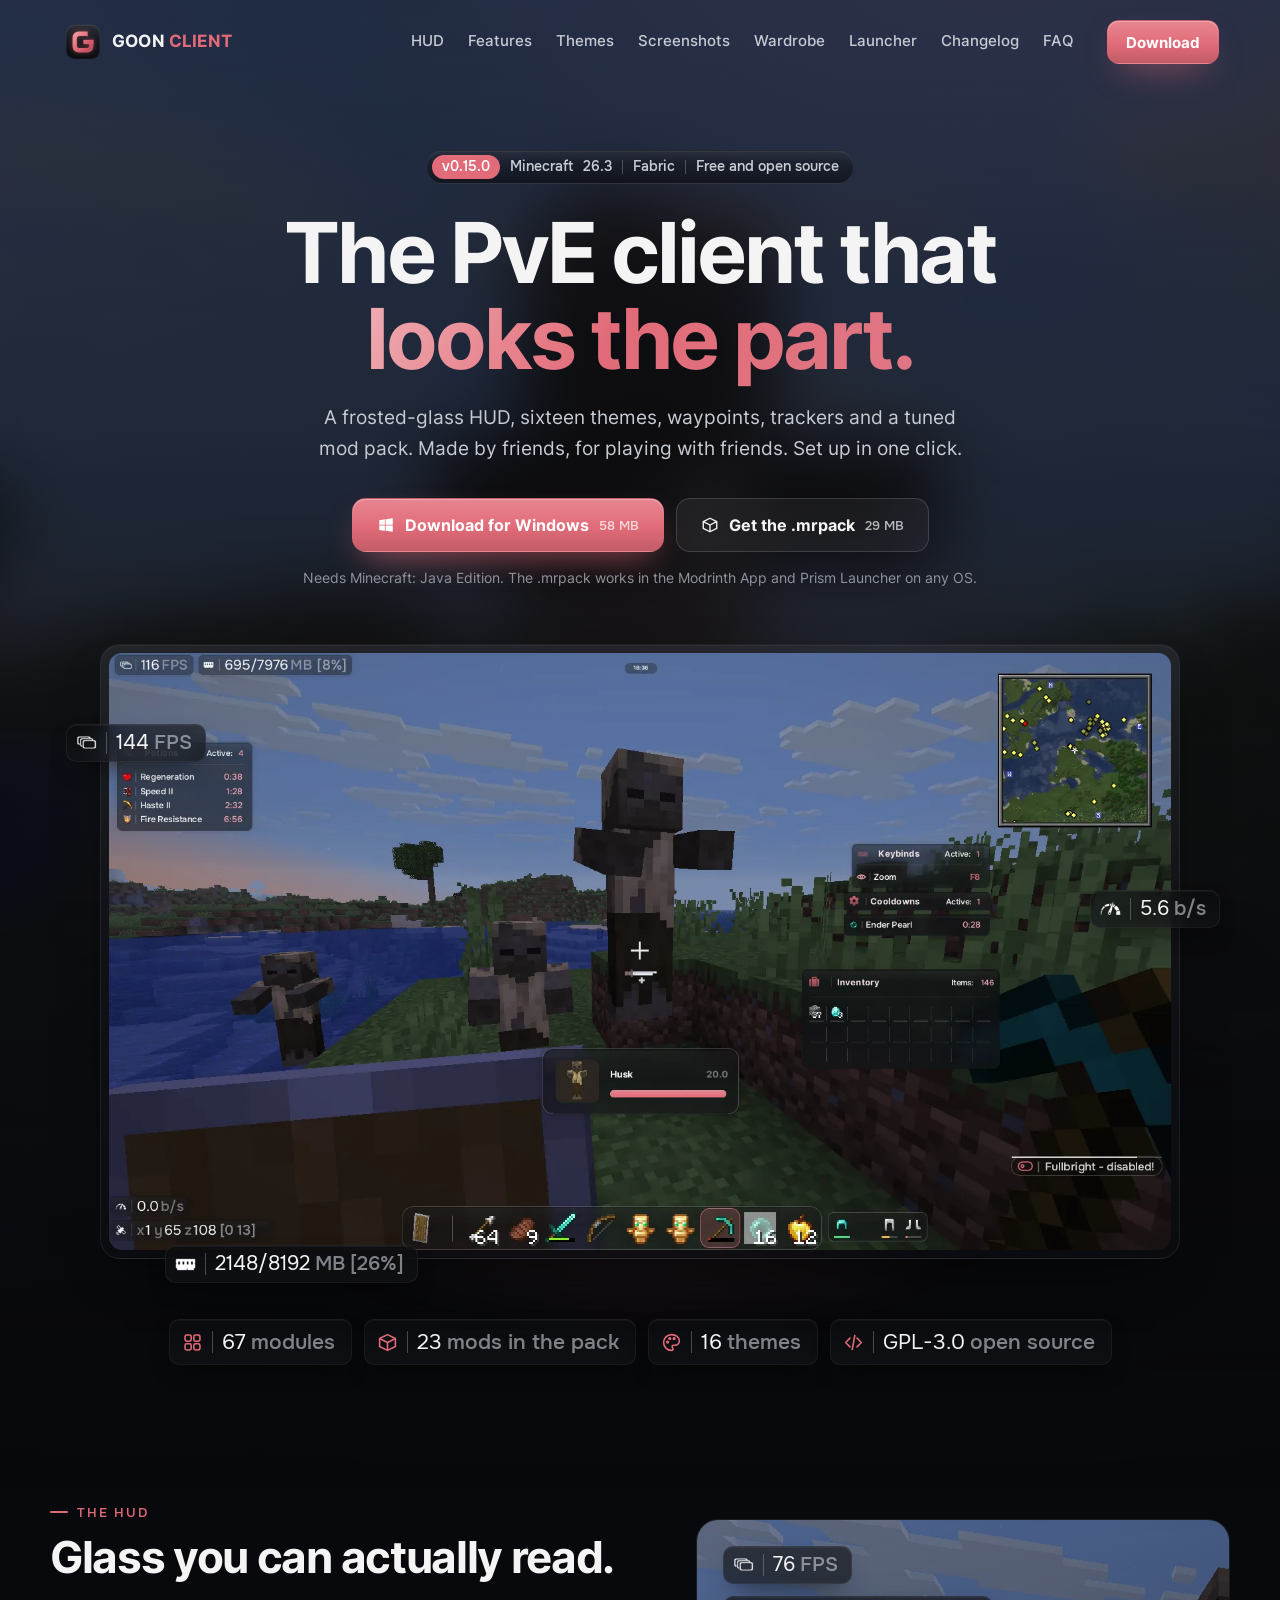
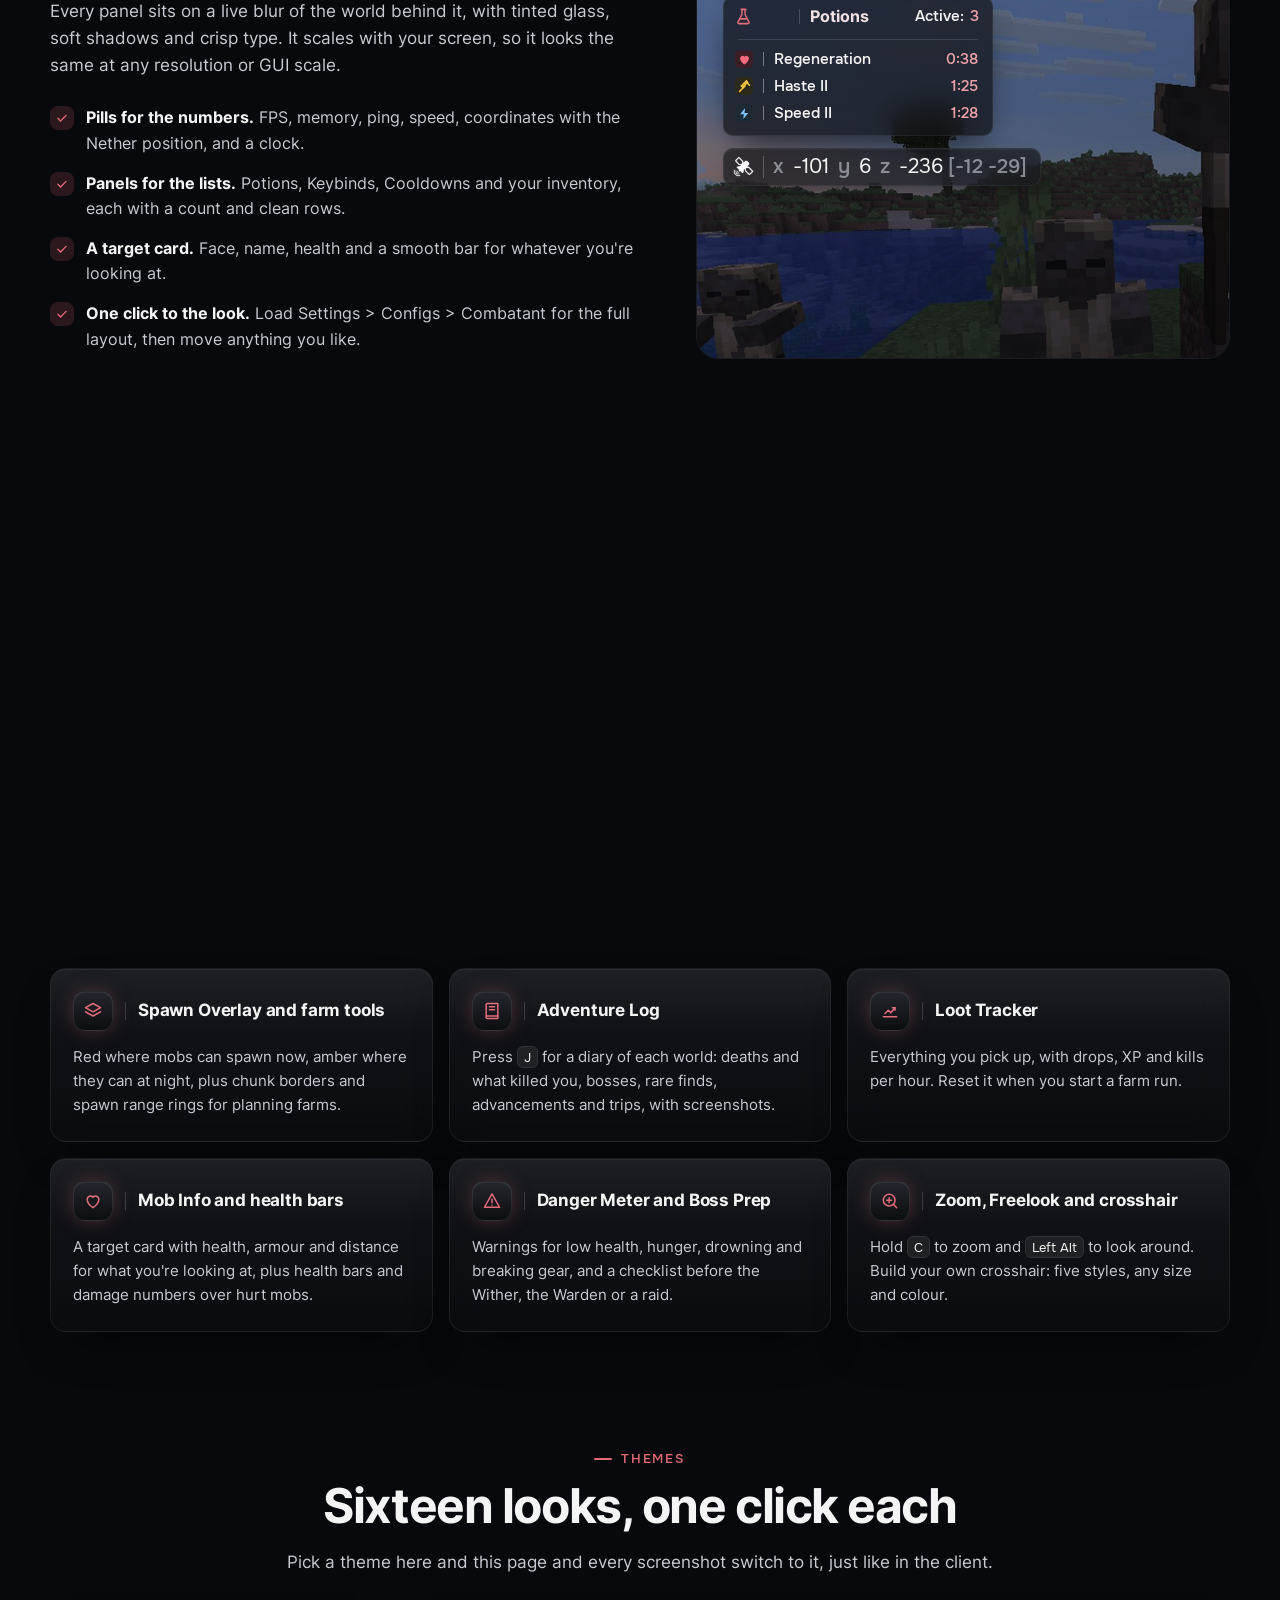
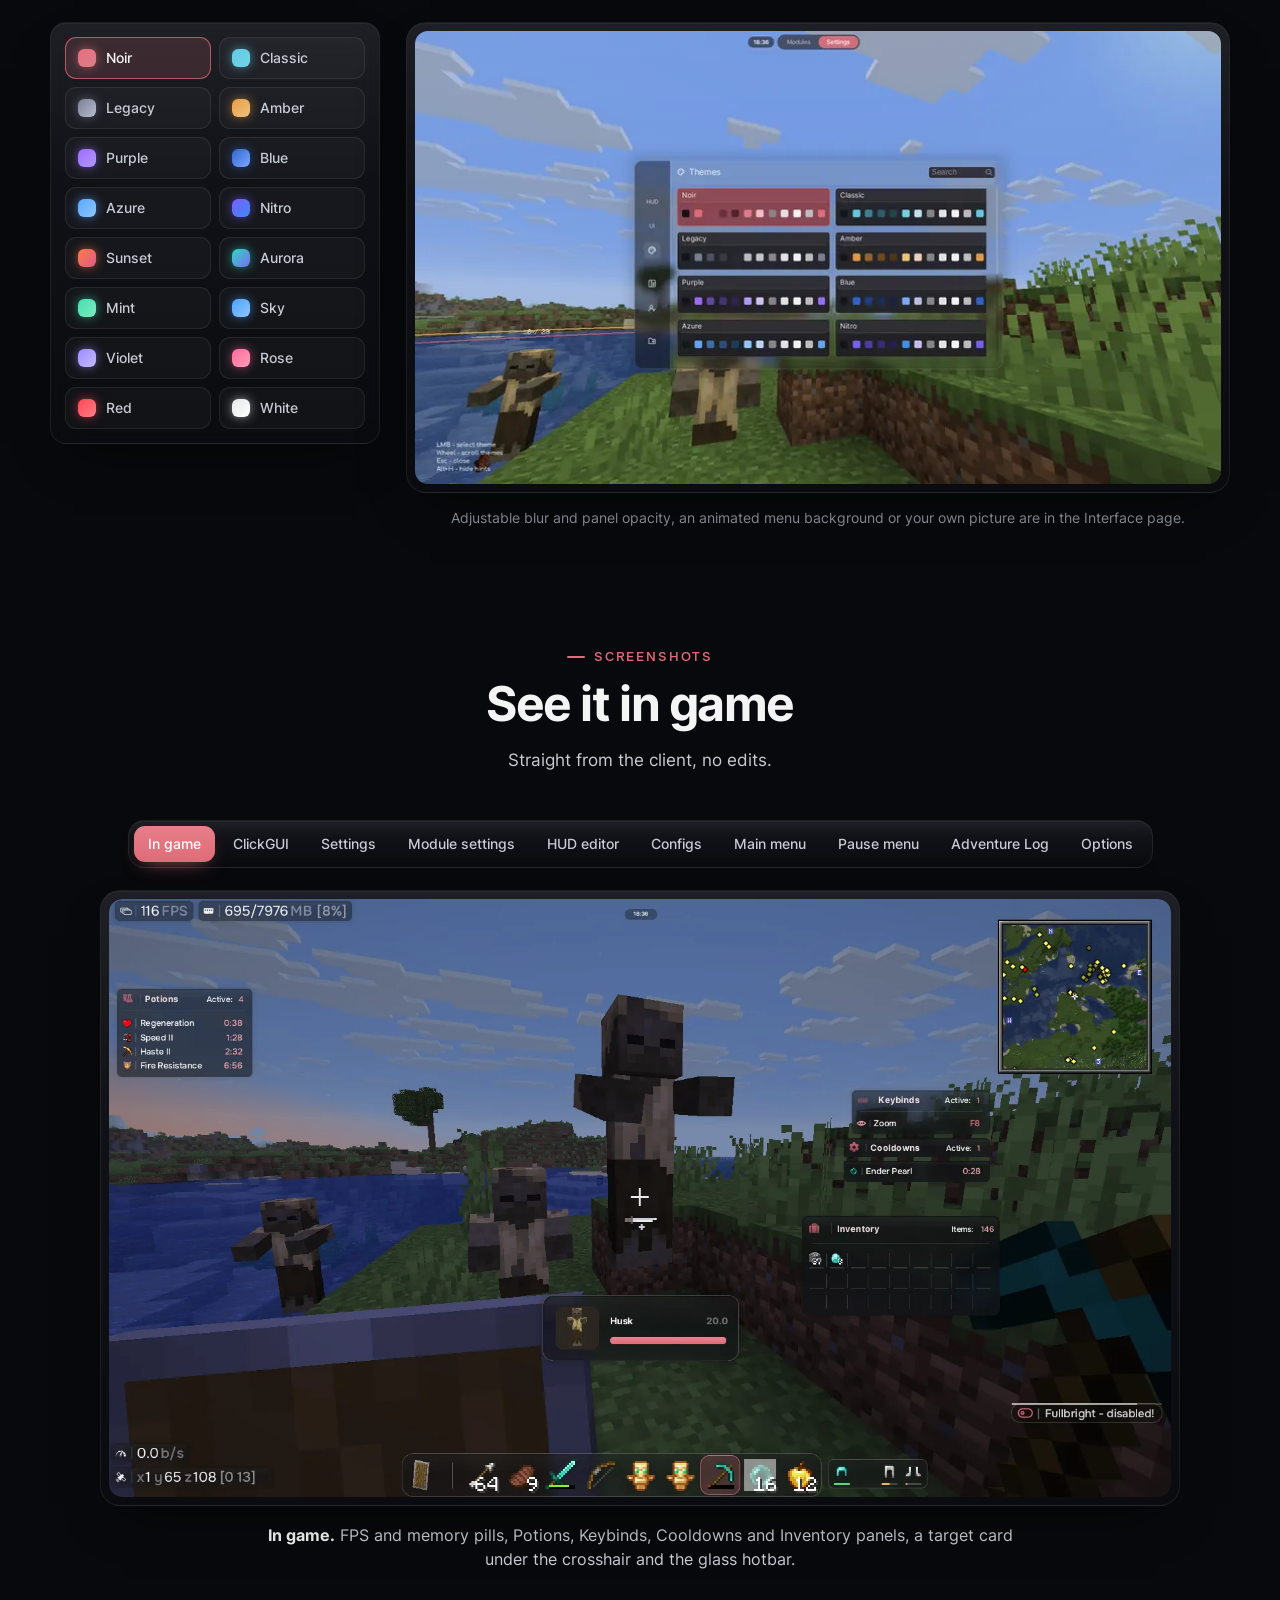
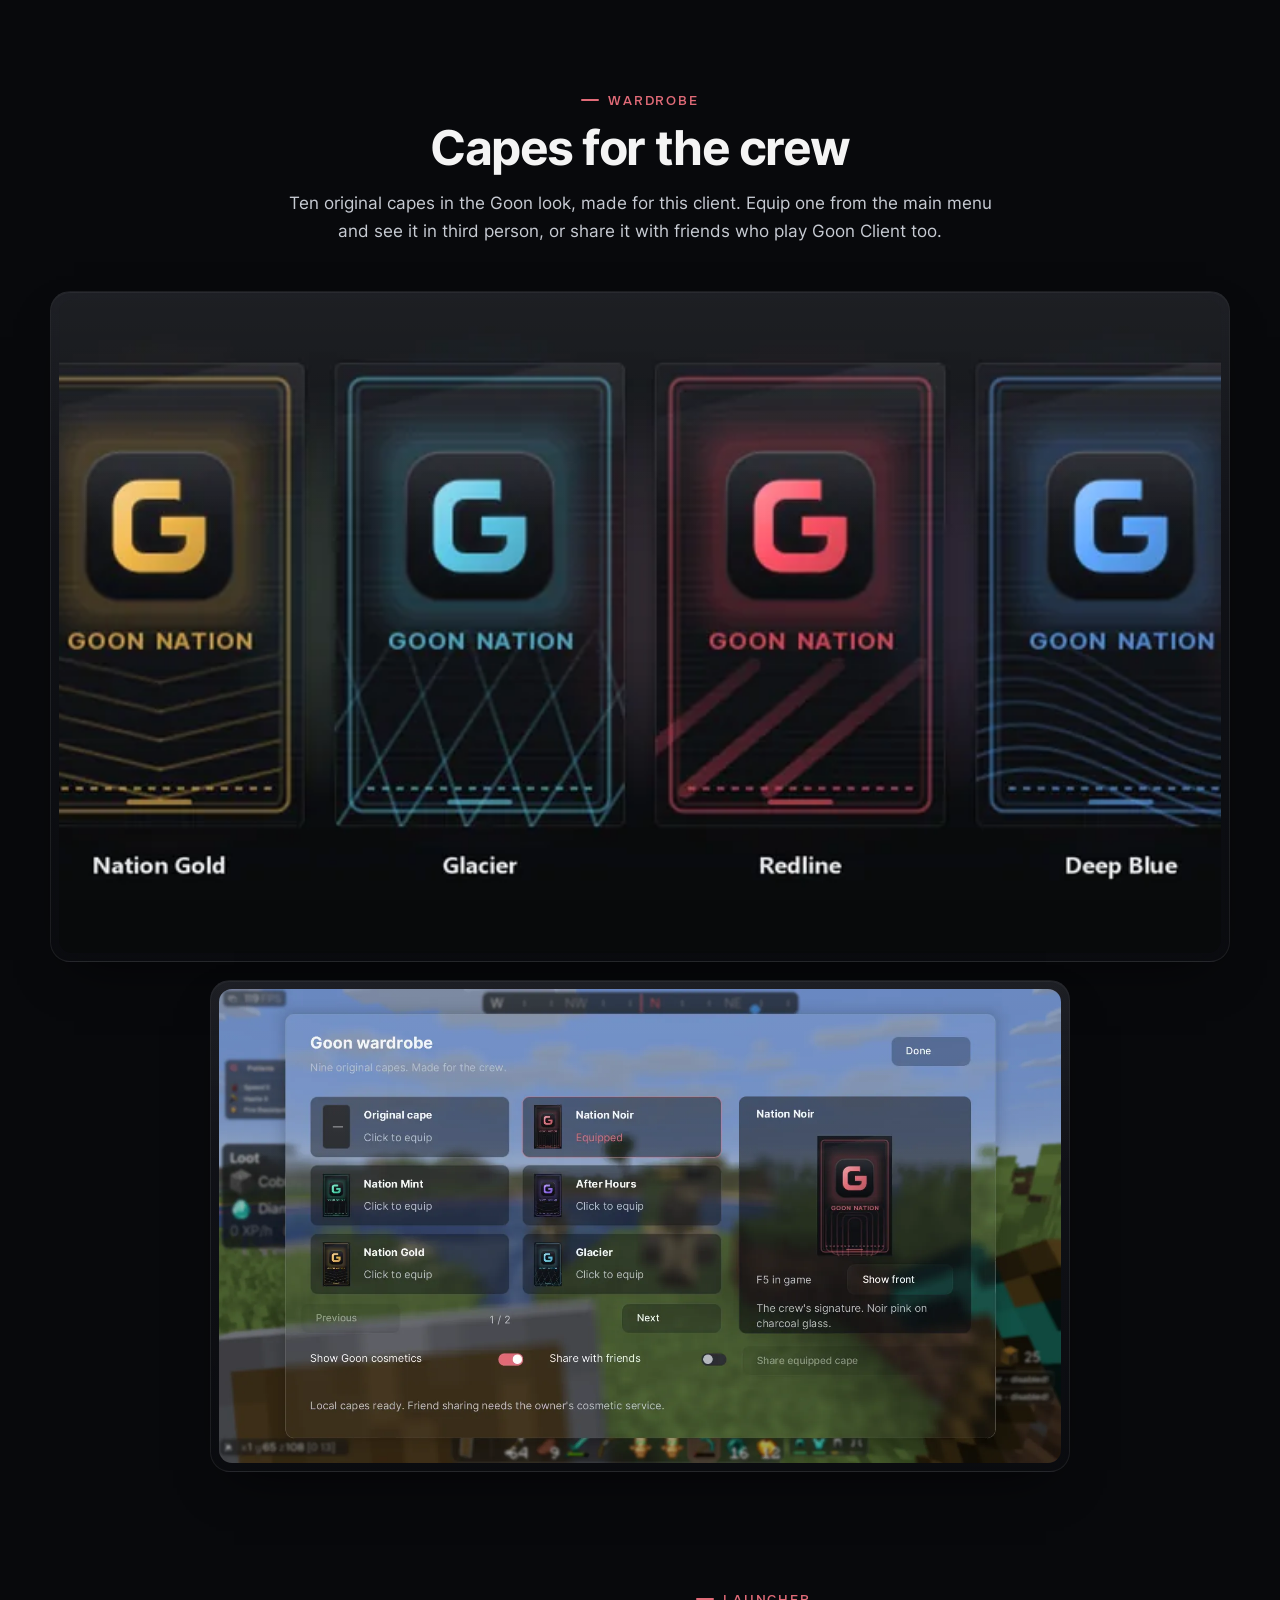
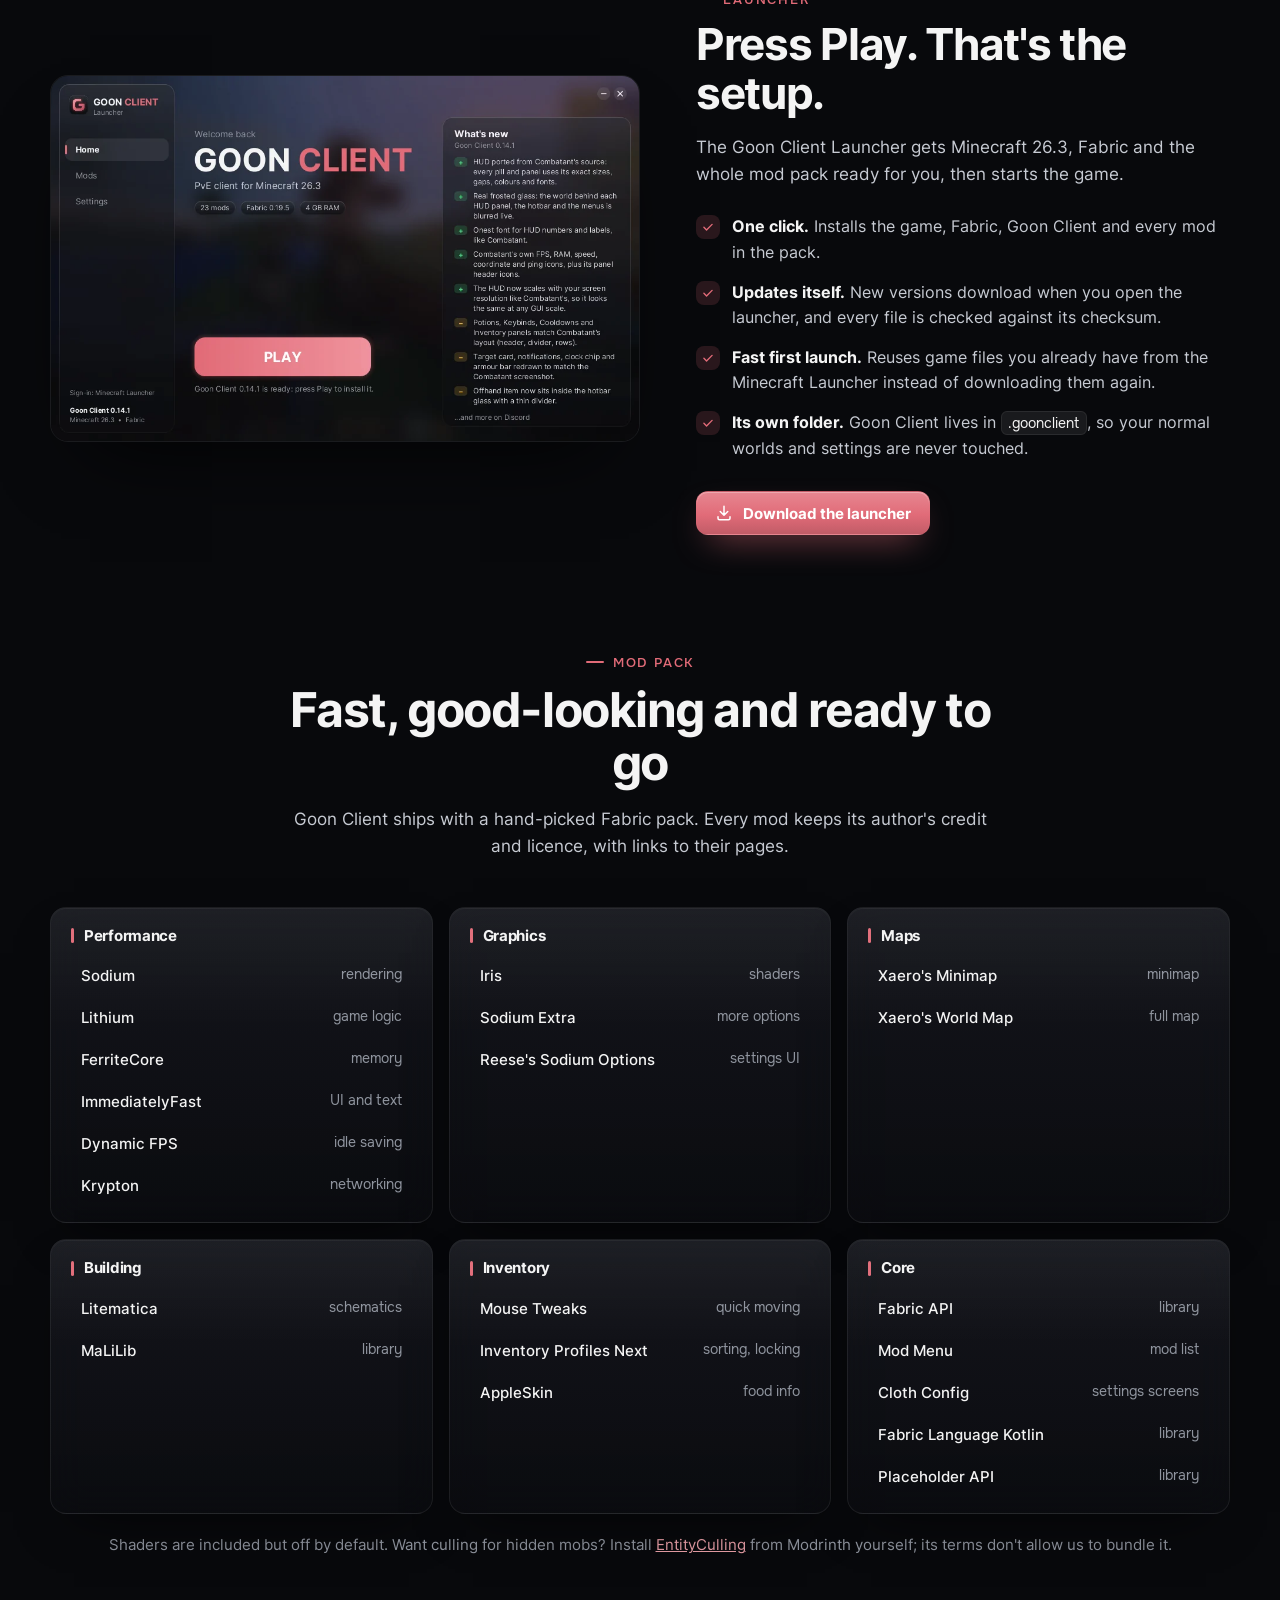
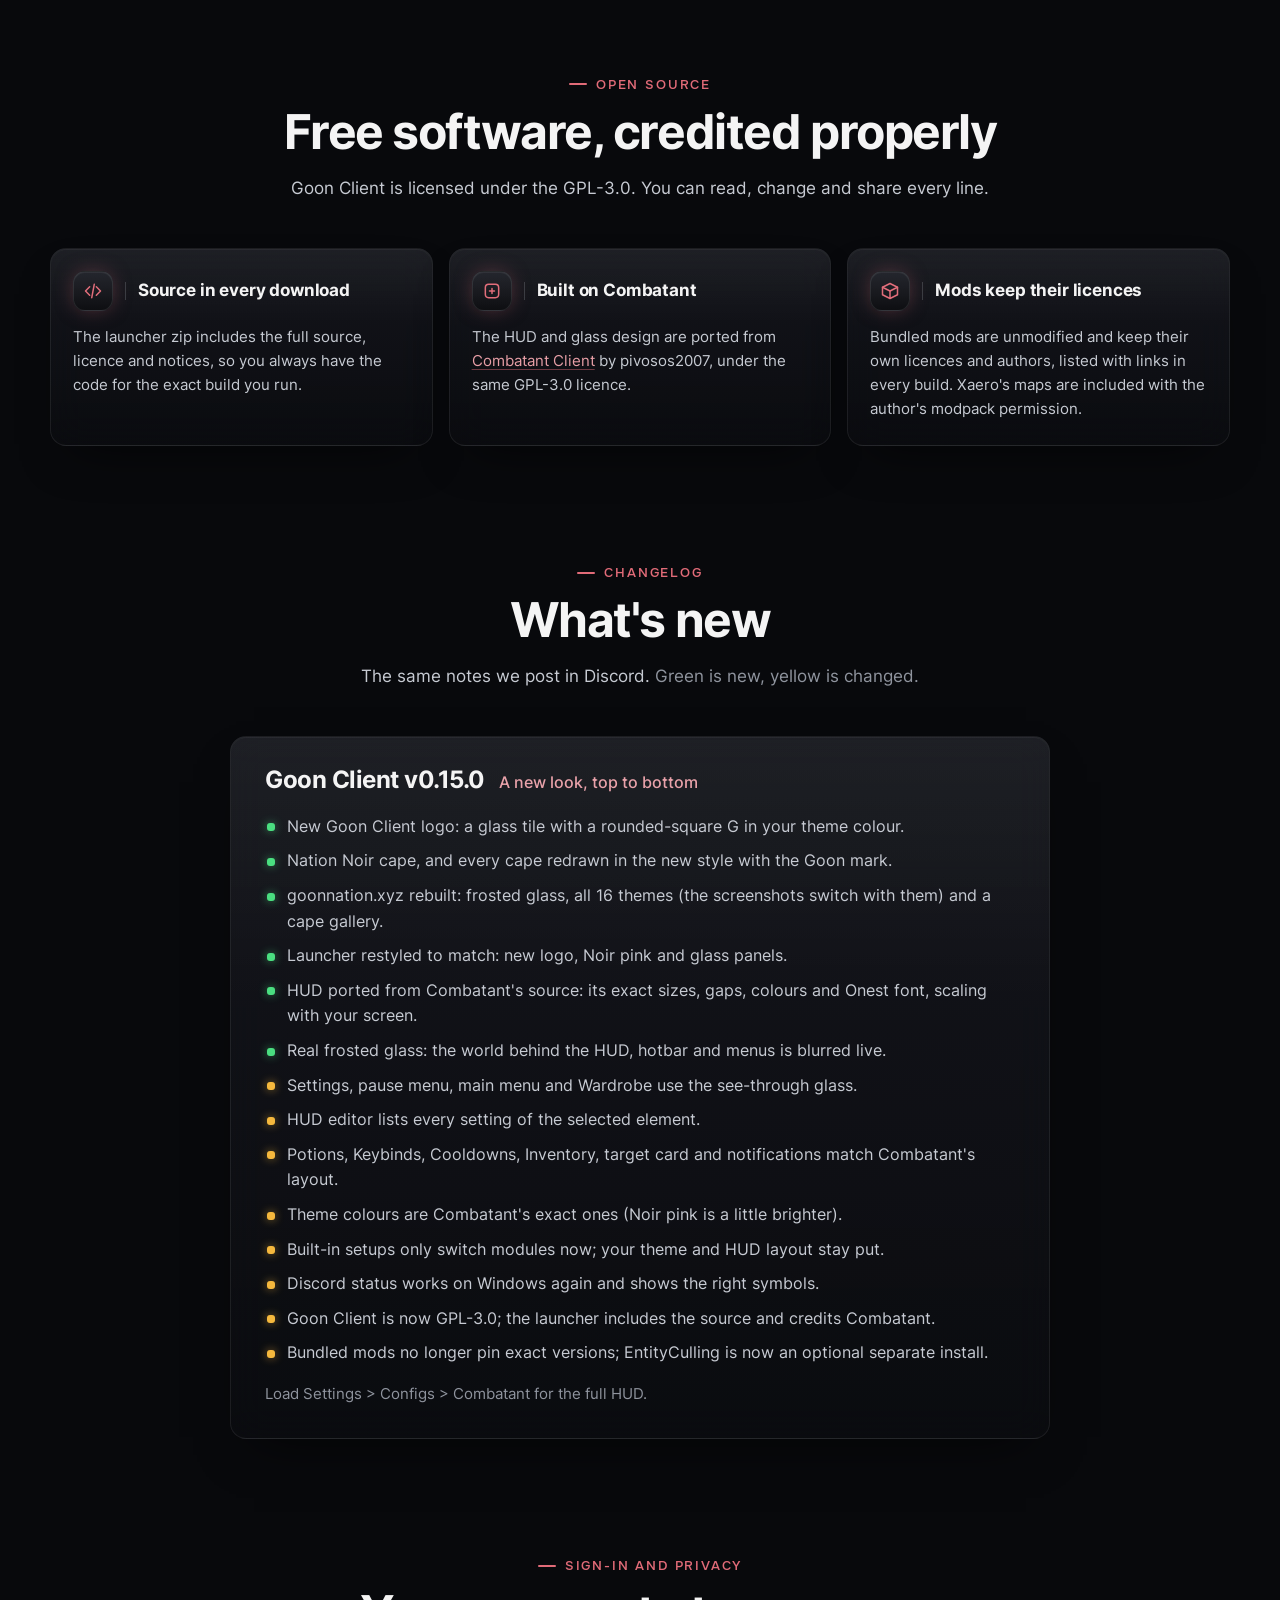
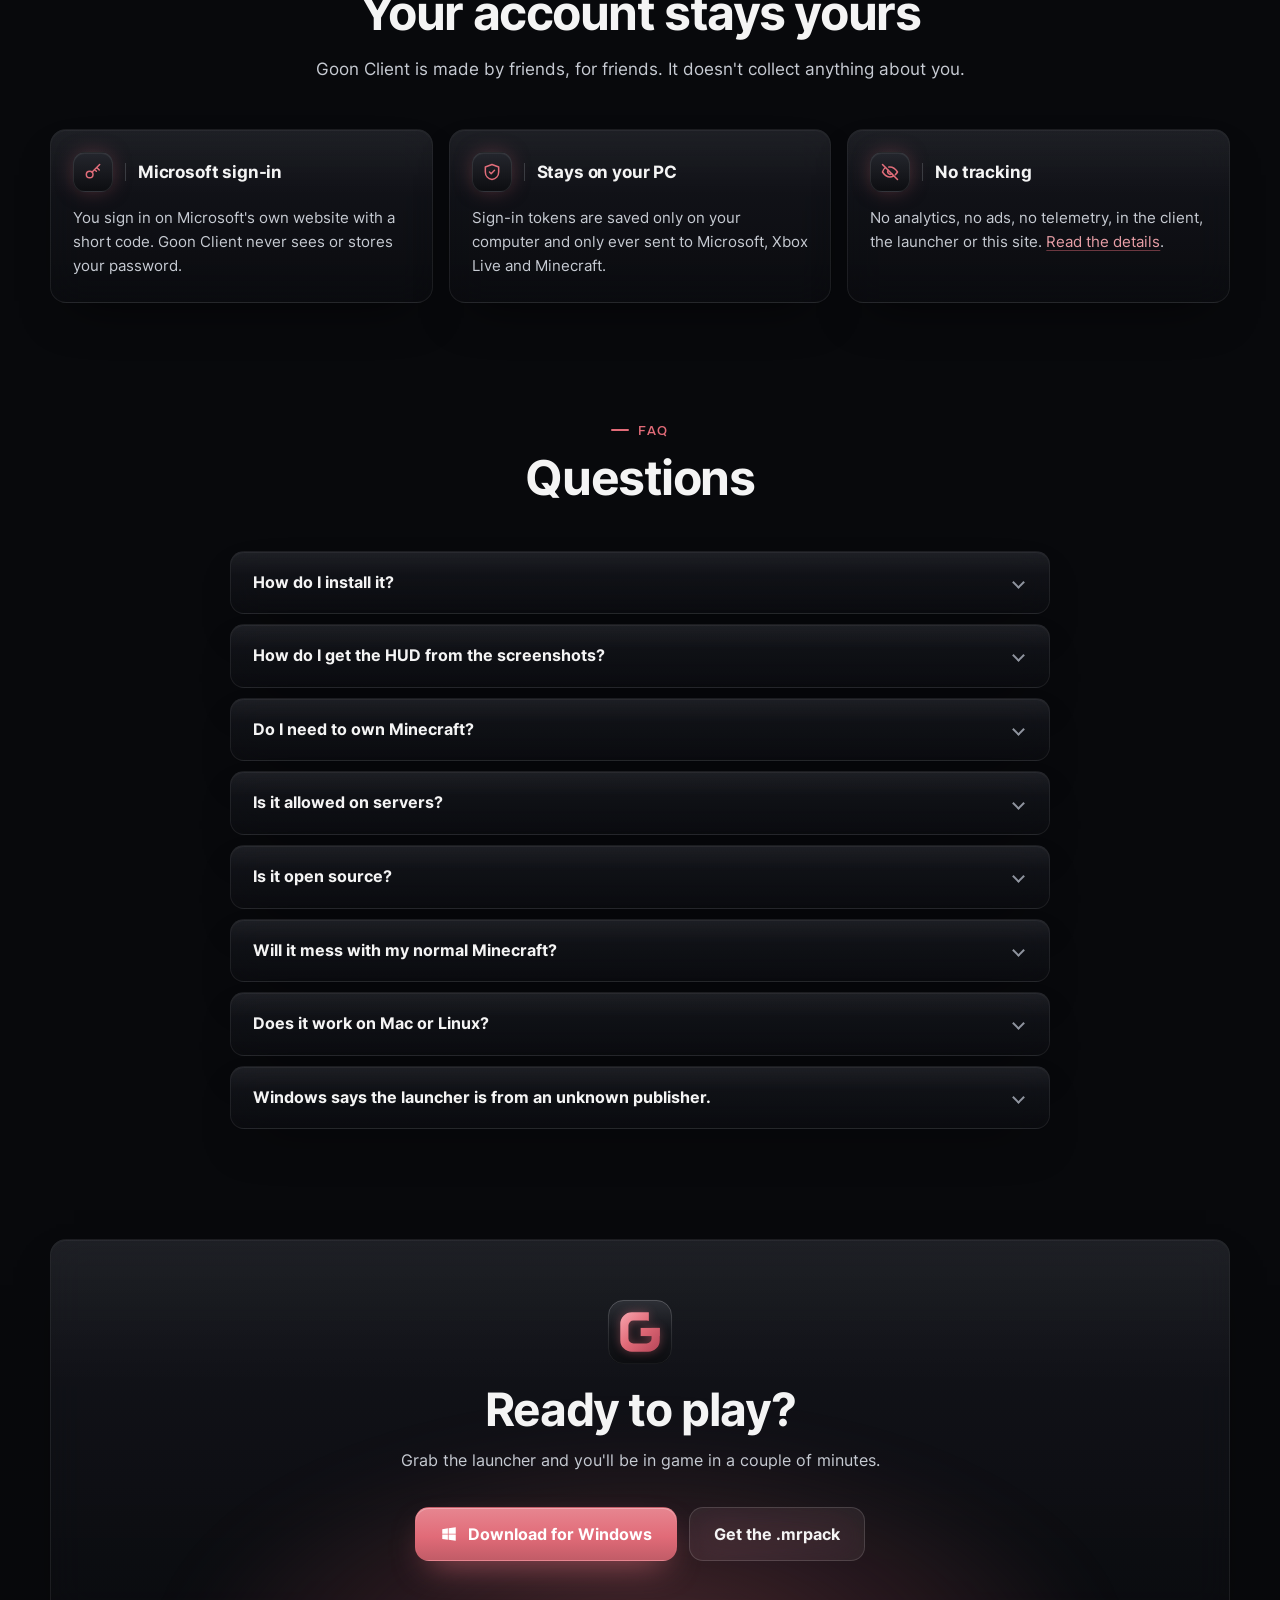
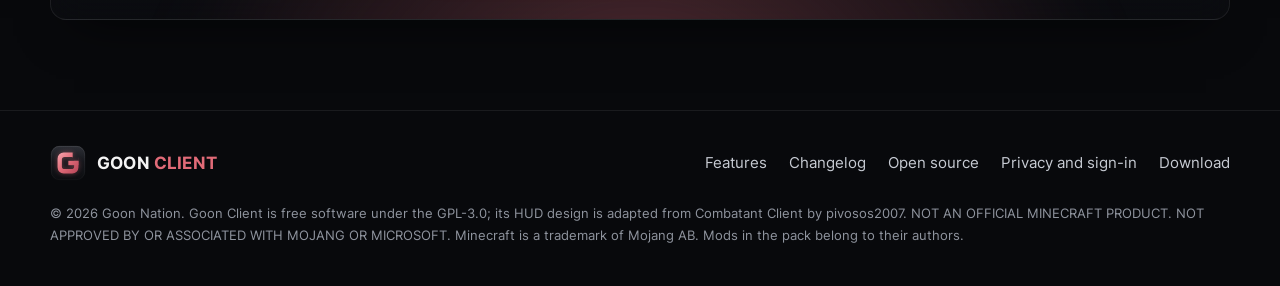
==== commit 6c10e55c: "." ====
--- a/index.html
+++ b/index.html
@@ -5,7 +5,7 @@
 	<meta name="viewport" content="width=device-width, initial-scale=1">
 	<title>Goon Client</title>
 	<meta name="description" content="Goon Client is a free, open-source PvE client for Minecraft Java 26.3 by Goon Nation: a frosted-glass HUD, sixteen themes, waypoints, trackers and a tuned mod pack, installed in one click.">
-	<meta name="theme-color" content="#101113">
+	<meta name="theme-color" content="#08090c">
 	<link rel="canonical" href="https://goonnation.xyz/">
 	<link rel="icon" type="image/svg+xml" href="assets/img/mark.svg">
 	<link rel="icon" type="image/png" sizes="64x64" href="assets/img/favicon.png">
@@ -20,47 +20,389 @@
 	<link rel="preload" href="assets/fonts/inter-bold.ttf" as="font" type="font/ttf" crossorigin>
 	<link rel="stylesheet" href="assets/css/site.css">
 	<script>document.documentElement.classList.add("js")</script>
-</head><body><a class="skip" href="#main">Skip to content</a><header class="nav" id="nav"><div class="wrap nav-inner">
-<a class="brand" href="/#top" aria-label="Goon Client home"><img src="assets/img/mark.svg" alt="" width="34" height="34"><span class="wordmark">GOON <span>CLIENT</span></span></a>
-<nav class="nav-links" id="nav-links" aria-label="Main navigation"><a href="/#features">Features</a><a href="/#screenshots">Preview</a><a href="/#wardrobe">Cosmetics</a><a href="/#faq">FAQ</a></nav>
-<a class="btn btn-small btn-primary nav-download" href="/#download">Download</a>
-<button class="nav-toggle" id="nav-toggle" aria-label="Open menu" aria-expanded="false" aria-controls="nav-links"><svg viewBox="0 0 24 24" fill="none" aria-hidden="true"><path d="M4 7h16M4 12h16M4 17h16" stroke="currentColor" stroke-width="1.7" stroke-linecap="round"/></svg></button>
-</div></header><main id="main">
-<section class="hero wrap" id="top"><div class="hero-copy">
-<h1>Minecraft,<br>with your crew.</h1>
-<p class="hero-lede">Your HUD, maps, cosmetics and survival tools. One client for the worlds you share with friends.</p>
-<div class="hero-actions"><a class="btn btn-primary" href="#download"><svg viewBox="0 0 24 24" fill="currentColor" aria-hidden="true"><path d="m3 5 8-1v7H3Zm10-1 8-1v8h-8ZM3 13h8v7l-8-1Zm10 0h8v8l-8-1Z"/></svg>Download Goon Client</a><a class="text-link" href="#screenshots">See it in game <svg viewBox="0 0 24 24" fill="none" aria-hidden="true"><path d="M5 12h14m-6-6 6 6-6 6" stroke="currentColor" stroke-width="1.8" stroke-linecap="round" stroke-linejoin="round"/></svg></a></div>
-<p class="compatibility">Minecraft Java <span data-mc>26.3</span><span aria-hidden="true"> · </span>Free &amp; open source<span aria-hidden="true"> · </span>v<span data-version>0.15.0</span></p>
-</div><figure class="hero-preview"><div class="preview-bar"><span>GOON CLIENT</span><span>In game</span></div><img data-theme-shot="hud" src="assets/img/shot-hud-1600.webp" srcset="assets/img/shot-hud-800.webp 800w, assets/img/shot-hud-1600.webp 1600w" sizes="(max-width: 780px) 92vw, 760px" width="1600" height="900" alt="Goon Client running in Minecraft, showing its custom HUD and hotbar" fetchpriority="high"><figcaption>Your world. Your layout.</figcaption></figure></section>
-
-<section class="section wrap" id="features"><div class="section-head"><h2>The tools you want.<br>Right where you need them.</h2><p>Keep the useful stuff on screen. Leave the rest out of the way.</p></div><div class="feature-columns">
-<article><h3>A HUD that fits you</h3><p>Move and resize every panel. Track your gear, potion timers, cooldowns and inventory without opening another menu.</p><a class="text-link" href="#screenshots">Explore the HUD <svg viewBox="0 0 24 24" fill="none" aria-hidden="true"><path d="M5 12h14m-6-6 6 6-6 6" stroke="currentColor" stroke-width="1.8" stroke-linecap="round" stroke-linejoin="round"/></svg></a></article>
-<article><h3>Less time getting lost</h3><p>Minimap, fullscreen map, waypoints and death markers. Save the places you find and get back to them.</p><p class="feature-note">Powered by Xaero’s maps.</p></article>
-<article><h3>Ready for the next run</h3><p>Loot tracking, farm tools and a boss checklist. Zoom, shaders and schematics are there when you want them.</p><p class="feature-note">Optional features stay in your control.</p></article>
-</div></section>
-
-<section class="section preview-section" id="screenshots"><div class="wrap"><div class="section-head"><h2>See the client.</h2><p>Actual screenshots. Pick a view, then try a theme.</p></div><div class="tabs" role="tablist" aria-label="Client screenshots"><button class="tab" role="tab" id="tab-hud" aria-controls="viewer" aria-selected="true" data-shot="hud">In game</button><button class="tab" role="tab" id="tab-menu" aria-controls="viewer" aria-selected="false" data-shot="menu">Modules</button><button class="tab" role="tab" id="tab-settings" aria-controls="viewer" aria-selected="false" data-shot="settings">HUD settings</button></div><div class="viewer" id="viewer" role="tabpanel" aria-labelledby="tab-hud"><div class="stage"><img class="active" data-shot="hud" data-themed src="assets/img/shot-hud-1600.webp" srcset="assets/img/shot-hud-800.webp 800w, assets/img/shot-hud-1600.webp 1600w" sizes="(max-width: 780px) 92vw, 760px" width="1600" height="900" alt="Goon Client HUD with FPS, potions, inventory and target health" loading="lazy"><img data-shot="menu" data-themed src="assets/img/shot-menu-1600.webp" srcset="assets/img/shot-menu-800.webp 800w, assets/img/shot-menu-1600.webp 1600w" sizes="(max-width: 780px) 92vw, 760px" width="1600" height="900" alt="Goon Client module menu with six categories" loading="lazy"><img data-shot="settings" data-themed src="assets/img/shot-settings-1600.webp" srcset="assets/img/shot-settings-800.webp 800w, assets/img/shot-settings-1600.webp 1600w" sizes="(max-width: 780px) 92vw, 760px" width="1600" height="900" alt="Goon Client HUD settings and module controls" loading="lazy"></div><p class="caption" id="caption"><strong>In game.</strong> The survival HUD, with your map, inventory and gear in view.</p></div>
-<div class="theme-picker" id="themes"><div><h3>Make it yours.</h3><p>Sixteen client themes. Previewing <strong id="theme-name" aria-live="polite">Noir</strong>.</p></div><div class="swatches" role="group" aria-label="Preview theme"><button class="swatch" style="--s1:#e16b78;--s2:#e07a88" data-theme="Noir" aria-pressed="true">Noir</button><button class="swatch" style="--s1:#5cc8e7;--s2:#6fd3e2" data-theme="Classic" aria-pressed="false">Classic</button><button class="swatch" style="--s1:#767c94;--s2:#b7bccb" data-theme="Legacy" aria-pressed="false">Legacy</button><button class="swatch" style="--s1:#e69a43;--s2:#f2c27a" data-theme="Amber" aria-pressed="false">Amber</button><button class="swatch" style="--s1:#9b6bff;--s2:#b397ff" data-theme="Purple" aria-pressed="false">Purple</button><button class="swatch" style="--s1:#2e64cc;--s2:#7aa8ff" data-theme="Blue" aria-pressed="false">Blue</button><button class="swatch" style="--s1:#5da7ff;--s2:#8cc6ff" data-theme="Azure" aria-pressed="false">Azure</button><button class="swatch" style="--s1:#7a5cff;--s2:#3d8bf0" data-theme="Nitro" aria-pressed="false">Nitro</button><button class="swatch" style="--s1:#ff7a45;--s2:#e05c8a" data-theme="Sunset" aria-pressed="false">Sunset</button><button class="swatch" style="--s1:#2dd9c3;--s2:#7a6cf0" data-theme="Aurora" aria-pressed="false">Aurora</button><button class="swatch" style="--s1:#43e0b2;--s2:#7febbe" data-theme="Mint" aria-pressed="false">Mint</button><button class="swatch" style="--s1:#4da3ff;--s2:#8ec6ff" data-theme="Sky" aria-pressed="false">Sky</button><button class="swatch" style="--s1:#9d8cff;--s2:#c4b9ff" data-theme="Violet" aria-pressed="false">Violet</button><button class="swatch" style="--s1:#ff6b9a;--s2:#ff9dbc" data-theme="Rose" aria-pressed="false">Rose</button><button class="swatch" style="--s1:#ff4655;--s2:#ff7d88" data-theme="Red" aria-pressed="false">Red</button><button class="swatch" style="--s1:#e6e7ea;--s2:#ffffff" data-theme="White" aria-pressed="false">White</button></div></div></div></section>
-
-<section class="section wrap split wardrobe" id="wardrobe"><div><h2>Something for the crew.</h2><p>Ten Goon capes, made for the client. Pick your favourite in the Wardrobe and see it in third person.</p><p class="muted">Sharing with other Goon players is optional and needs the community cosmetics service.</p><a class="text-link" href="#download">Get Goon Client <svg viewBox="0 0 24 24" fill="none" aria-hidden="true"><path d="M5 12h14m-6-6 6 6-6 6" stroke="currentColor" stroke-width="1.8" stroke-linecap="round" stroke-linejoin="round"/></svg></a></div><div class="cape-showcase"><img src="assets/img/capes-1000.webp" alt="The ten Goon capes, including Nation Noir, Mint, Gold and Glacier" width="1000" height="198" loading="lazy"><p>Nation Noir and the rest of the collection.</p></div></section>
-
-<section class="section download-section" id="download"><div class="wrap split"><div><h2>One download.<br>Your whole setup.</h2><p>The launcher installs Minecraft, Fabric and the Goon pack in its own folder. Your usual Minecraft setup stays separate.</p><div class="download-actions"><a class="btn btn-primary" href="download/GoonClient-Launcher-windows.zip"><svg viewBox="0 0 24 24" fill="currentColor" aria-hidden="true"><path d="m3 5 8-1v7H3Zm10-1 8-1v8h-8ZM3 13h8v7l-8-1Zm10 0h8v8l-8-1Z"/></svg>Download for Windows <span class="meta" data-size="launcher">58 MB</span></a><a class="text-link" href="download/GoonClient.mrpack">Get the .mrpack <span class="meta" data-size="mrpack">29 MB</span> <svg viewBox="0 0 24 24" fill="none" aria-hidden="true"><path d="M5 12h14m-6-6 6 6-6 6" stroke="currentColor" stroke-width="1.8" stroke-linecap="round" stroke-linejoin="round"/></svg></a></div><p class="download-note">Own Minecraft: Java Edition to play. Mac &amp; Linux users can import the .mrpack into Prism Launcher or the Modrinth App.</p><p class="download-note">Direct Microsoft sign-in is awaiting approval. For now, use the official Minecraft Launcher option.</p></div><figure class="launcher-preview"><img src="assets/img/launcher-home.webp" sizes="(max-width: 780px) 92vw, 760px" width="1000" height="620" alt="Goon Client Windows launcher with its Play button and release notes" loading="lazy"></figure></div></section>
-
-<section class="section wrap" id="faq"><div class="faq-layout"><div><h2>A few things<br>before you play.</h2><p>Setup, servers and your account.</p></div><div class="faq">
-<details><summary>How do I install Goon Client?</summary><p>Download the Windows ZIP, extract the whole folder and run Goon Client Launcher.exe. Select the official Minecraft Launcher option, then choose the Goon Client installation. You need a Minecraft Java account.</p></details>
-<details><summary>How do I get the HUD from the screenshots?</summary><p>Open Settings &gt; Configs &gt; Combatant in game. Use the HUD editor to move and resize the panels afterward.</p></details>
-<details><summary>Can I use it on a server?</summary><p>Check the server’s rules. Some optional overlays, radar and building assists may be restricted. Keep those disabled where they aren’t allowed.</p></details>
-<details><summary>Does it support shaders and schematics?</summary><p>Yes. Iris and Litematica are included. Choose your own shader pack, and enable Schematics when you want to use it. The stick tool starts off.</p></details>
-<details><summary>Can my friends see my cape?</summary><p>Friends using Goon Client can see shared cosmetics when the community service is running and sharing is enabled. Your local cape works without sharing.</p></details>
-<details><summary>What happens to my account information?</summary><p>Sign-in uses Microsoft’s own website. Tokens stay on your PC and go only to Microsoft, Xbox Live and Minecraft. <a href="privacy.html">Read the privacy details.</a></p></details>
-</div></div></section>
-
-<section class="section wrap release-section" id="changelog"><div class="section-head"><h2>Latest update.</h2><p>The same release notes we post in Discord.</p></div><div class="changelog"><!-- changelog:start -->
+</head>
+<body>
+	<a class="skip" href="#main">Skip to content</a>
+
+	<header class="nav" id="nav">
+		<div class="wrap nav-inner">
+			<a class="brand" href="#top" aria-label="Goon Client home">
+				<img src="assets/img/mark.svg" alt="" width="36" height="36">
+				<span class="wordmark">GOON <em>CLIENT</em></span>
+			</a>
+			<ul class="nav-links" id="nav-links">
+				<li><a href="#hud">HUD</a></li>
+				<li><a href="#features">Features</a></li>
+				<li><a href="#themes">Themes</a></li>
+				<li><a href="#screenshots">Screenshots</a></li>
+				<li><a href="#wardrobe">Wardrobe</a></li>
+				<li><a href="#launcher">Launcher</a></li>
+				<li><a href="#changelog">Changelog</a></li>
+				<li><a href="#faq">FAQ</a></li>
+			</ul>
+			<a class="btn btn-primary" href="#download">Download</a>
+			<button class="nav-toggle" id="nav-toggle" aria-label="Open menu" aria-expanded="false" aria-controls="nav-links">
+				<svg viewBox="0 0 24 24" fill="none" stroke="currentColor" stroke-width="2" stroke-linecap="round"><path d="M4 7h16M4 12h16M4 17h16"/></svg>
+			</button>
+		</div>
+	</header>
+
+	<main id="main">
+		<!-- Hero -->
+		<section class="hero" id="top">
+			<div class="hero-bg" aria-hidden="true"><img src="assets/img/hero-bg.jpg" alt="" width="960" height="540"></div>
+			<div class="wrap">
+				<div class="hero-copy">
+					<span class="chip glass"><b>v<span data-version>0.15.0</span></b>Minecraft <span data-mc>26.3</span><span class="sep"></span>Fabric<span class="sep chip-extra"></span><span class="chip-extra">Free and open source</span></span>
+					<h1>The PvE client that<br><span class="accent">looks the part.</span></h1>
+					<p class="hero-sub">A frosted-glass HUD, sixteen themes, waypoints, trackers and a tuned mod pack. Made by friends, for playing with friends. Set up in one click.</p>
+					<div class="hero-cta" id="download">
+						<a class="btn btn-primary btn-big" href="download/GoonClient-Launcher-windows.zip" download>
+							<svg viewBox="0 0 24 24" fill="currentColor"><path d="M3 5.5l7.5-1.05V11.5H3V5.5zm0 13l7.5 1.05V12.5H3v6zm8.5 1.2L21 21v-8.5h-9.5v7.2zm0-15.4v7.2H21V3l-9.5 1.3z"/></svg>
+							Download for Windows <span class="meta" data-size="launcher">58 MB</span>
+						</a>
+						<a class="btn btn-big" href="download/GoonClient.mrpack" download>
+							<svg viewBox="0 0 24 24" fill="none" stroke="currentColor" stroke-width="1.8" stroke-linejoin="round"><path d="M21 7.5l-9-4.5-9 4.5 9 4.5 9-4.5z"/><path d="M3 7.5v9l9 4.5 9-4.5v-9M12 12v9"/></svg>
+							Get the .mrpack <span class="meta" data-size="mrpack">29 MB</span>
+						</a>
+					</div>
+					<p class="hero-note">Needs Minecraft: Java Edition. The .mrpack works in the Modrinth App and Prism Launcher on any OS.</p>
+				</div>
+
+				<div class="hero-shot reveal">
+					<div class="glow" aria-hidden="true"></div>
+					<div class="frame glass">
+						<img data-theme-shot="hud" src="assets/img/shot-hud-1600.webp" srcset="assets/img/shot-hud-800.webp 800w, assets/img/shot-hud-1600.webp 1600w" sizes="(max-width: 1100px) 94vw, 1060px" alt="Goon Client in game: FPS and memory pills, the Potions, Keybinds, Cooldowns and Inventory panels, a target card under the crosshair and a glass hotbar" width="1600" height="900" fetchpriority="high">
+					</div>
+					<div class="float float-a" aria-hidden="true">
+						<span class="hud-pill"><img src="assets/img/hud/fps.png" alt="" width="21" height="21"><span class="div"></span>144<span class="unit">FPS</span></span>
+					</div>
+					<div class="float float-b" aria-hidden="true">
+						<span class="hud-pill"><img src="assets/img/hud/speedometer.png" alt="" width="20" height="20"><span class="div"></span>5.6<span class="unit">b/s</span></span>
+					</div>
+					<div class="float float-c" aria-hidden="true">
+						<span class="hud-pill"><img src="assets/img/hud/memory.png" alt="" width="20" height="20"><span class="div"></span>2148/8192<span class="unit">MB</span><span class="unit">[26%]</span></span>
+					</div>
+				</div>
+
+				<div class="stats">
+					<span class="hud-pill reveal"><svg viewBox="0 0 24 24" fill="none" stroke="currentColor" stroke-width="1.8" stroke-linecap="round" stroke-linejoin="round"><rect x="3.5" y="3.5" width="7" height="7" rx="1.8"/><rect x="13.5" y="3.5" width="7" height="7" rx="1.8"/><rect x="3.5" y="13.5" width="7" height="7" rx="1.8"/><rect x="13.5" y="13.5" width="7" height="7" rx="1.8"/></svg><span class="div"></span>67<span class="unit">modules</span></span>
+					<span class="hud-pill reveal"><svg viewBox="0 0 24 24" fill="none" stroke="currentColor" stroke-width="1.8" stroke-linejoin="round"><path d="M21 7.5l-9-4.5-9 4.5 9 4.5 9-4.5z"/><path d="M3 7.5v9l9 4.5 9-4.5v-9M12 12v9"/></svg><span class="div"></span><strong data-mods>23</strong><span class="unit">mods in the pack</span></span>
+					<span class="hud-pill reveal"><svg viewBox="0 0 24 24" fill="none" stroke="currentColor" stroke-width="1.8" stroke-linejoin="round"><path d="M12 3a9 9 0 1 0 0 18c1.1 0 1.7-.8 1.7-1.7 0-.5-.2-.9-.5-1.2-.3-.3-.5-.7-.5-1.2 0-.9.8-1.7 1.7-1.7H16a5 5 0 0 0 5-5c0-4-4-7.2-9-7.2z"/><circle cx="7.5" cy="11.5" r="1"/><circle cx="10" cy="7.5" r="1"/><circle cx="15" cy="7.5" r="1"/></svg><span class="div"></span>16<span class="unit">themes</span></span>
+					<span class="hud-pill reveal"><svg viewBox="0 0 24 24" fill="none" stroke="currentColor" stroke-width="1.8" stroke-linecap="round" stroke-linejoin="round"><path d="M8 7l-5 5 5 5M16 7l5 5-5 5M13.5 4l-3 16"/></svg><span class="div"></span>GPL-3.0<span class="unit">open source</span></span>
+				</div>
+			</div>
+		</section>
+
+		<!-- HUD -->
+		<section class="section" id="hud">
+			<div class="wrap split">
+				<div class="reveal">
+					<span class="eyebrow">The HUD</span>
+					<h2>Glass you can actually read.</h2>
+					<p class="lede">Every panel sits on a live blur of the world behind it, with tinted glass, soft shadows and crisp type. It scales with your screen, so it looks the same at any resolution or GUI scale.</p>
+					<ul class="checks">
+						<li><span class="check"><svg viewBox="0 0 24 24" fill="none" stroke="currentColor" stroke-width="2.4" stroke-linecap="round" stroke-linejoin="round"><path d="M5 12.5l4.5 4.5L19 7.5"/></svg></span><span><strong>Pills for the numbers.</strong> FPS, memory, ping, speed, coordinates with the Nether position, and a clock.</span></li>
+						<li><span class="check"><svg viewBox="0 0 24 24" fill="none" stroke="currentColor" stroke-width="2.4" stroke-linecap="round" stroke-linejoin="round"><path d="M5 12.5l4.5 4.5L19 7.5"/></svg></span><span><strong>Panels for the lists.</strong> Potions, Keybinds, Cooldowns and your inventory, each with a count and clean rows.</span></li>
+						<li><span class="check"><svg viewBox="0 0 24 24" fill="none" stroke="currentColor" stroke-width="2.4" stroke-linecap="round" stroke-linejoin="round"><path d="M5 12.5l4.5 4.5L19 7.5"/></svg></span><span><strong>A target card.</strong> Face, name, health and a smooth bar for whatever you're looking at.</span></li>
+						<li><span class="check"><svg viewBox="0 0 24 24" fill="none" stroke="currentColor" stroke-width="2.4" stroke-linecap="round" stroke-linejoin="round"><path d="M5 12.5l4.5 4.5L19 7.5"/></svg></span><span><strong>One click to the look.</strong> Load Settings &gt; Configs &gt; Combatant for the full layout, then move anything you like.</span></li>
+					</ul>
+				</div>
+				<div class="hud-stage reveal" aria-hidden="true">
+					<img src="assets/img/hud-stage.jpg" alt="" width="960" height="720" loading="lazy">
+					<div class="stack">
+						<span class="hud-pill"><img src="assets/img/hud/fps.png" alt="" width="21" height="21"><span class="div"></span>76<span class="unit">FPS</span></span>
+						<div class="hud-panel">
+							<header>
+								<svg viewBox="0 0 24 24" fill="none" stroke="currentColor" stroke-width="1.9" stroke-linecap="round" stroke-linejoin="round"><path d="M9 3h6M10 3v6.5L5 19a1.5 1.5 0 0 0 1.3 2h11.4A1.5 1.5 0 0 0 19 19l-5-9.5V3"/><path d="M7.5 15h9"/></svg>
+								<span class="div"></span><strong>Potions</strong><span>Active:<b>3</b></span>
+							</header>
+							<hr>
+							<div class="hud-row"><i style="background:#3a1f26;color:#ff6b81"><svg viewBox="0 0 24 24" fill="currentColor"><path d="M12 20s-7-4.5-7-10a4 4 0 0 1 7-2.6A4 4 0 0 1 19 10c0 5.5-7 10-7 10z"/></svg></i><span class="div"></span>Regeneration<em>0:38</em></div>
+							<div class="hud-row"><i style="background:#2c2a1a;color:#f5c542"><svg viewBox="0 0 24 24" fill="none" stroke="currentColor" stroke-width="2.4" stroke-linecap="round"><path d="M14 4l6 6M4 20l9-9M15 3l2 2-8 8-2-2z"/></svg></i><span class="div"></span>Haste II<em>1:25</em></div>
+							<div class="hud-row"><i style="background:#1d2a33;color:#7cc4ff"><svg viewBox="0 0 24 24" fill="currentColor"><path d="M13 3L5 13h6l-1 8 8-10h-6l1-8z"/></svg></i><span class="div"></span>Speed II<em>1:28</em></div>
+						</div>
+						<span class="hud-pill"><img src="assets/img/hud/coords.png" alt="" width="20" height="20"><span class="div"></span><span class="unit" style="margin:0">x</span>-101 <span class="unit" style="margin:0">y</span>6 <span class="unit" style="margin:0">z</span>-236<span class="unit">[-12 -29]</span></span>
+					</div>
+				</div>
+			</div>
+		</section>
+
+		<!-- Features -->
+		<section class="section" id="features">
+			<div class="wrap">
+				<div class="section-head reveal">
+					<span class="eyebrow">Features</span>
+					<h2>Everything survival needs on screen</h2>
+					<p>Built for servers with friends: the info you actually look at, laid out cleanly, and nothing that gets in the way.</p>
+				</div>
+
+				<div class="features">
+					<article class="feature glass reveal">
+						<div class="feature-head"><div class="icon"><svg viewBox="0 0 24 24" fill="none" stroke="currentColor" stroke-width="1.8" stroke-linecap="round" stroke-linejoin="round"><rect x="3.5" y="4" width="17" height="16" rx="3"/><path d="M3.5 9h17M8 4v5"/></svg></div><span class="div"></span><h3>ClickGUI and Settings</h3></div>
+						<p>Press <kbd>Right Shift</kbd> for six frosted columns of modules, search with <kbd>Ctrl</kbd>+<kbd>F</kbd>, and a Settings window for the HUD, interface, themes and saved setups.</p>
+					</article>
+					<article class="feature glass reveal">
+						<div class="feature-head"><div class="icon"><svg viewBox="0 0 24 24" fill="none" stroke="currentColor" stroke-width="1.8" stroke-linecap="round" stroke-linejoin="round"><path d="M12 3v18M3 12h18M9 6l3-3 3 3M9 18l3 3 3-3M6 9l-3 3 3 3M18 9l3 3-3 3"/></svg></div><span class="div"></span><h3>HUD editor</h3></div>
+						<p>Drag, snap and resize any panel. Select one and every setting it has sits right beside it, from its style to its scale.</p>
+					</article>
+					<article class="feature glass reveal">
+						<div class="feature-head"><div class="icon"><svg viewBox="0 0 24 24" fill="none" stroke="currentColor" stroke-width="1.8" stroke-linecap="round" stroke-linejoin="round"><path d="M12 21s-7-6.2-7-11.5a7 7 0 0 1 14 0C19 14.8 12 21 12 21z"/><circle cx="12" cy="9.5" r="2.5"/></svg></div><span class="div"></span><h3>Waypoints and minimap</h3></div>
+						<p>Xaero's minimap lives in your HUD. Save spots with <kbd>/wp</kbd>, follow them on the compass and get a death waypoint automatically.</p>
+					</article>
+					<article class="feature glass reveal">
+						<div class="feature-head"><div class="icon"><svg viewBox="0 0 24 24" fill="none" stroke="currentColor" stroke-width="1.8" stroke-linecap="round" stroke-linejoin="round"><path d="M12 3l9 5-9 5-9-5 9-5z"/><path d="M3 13l9 5 9-5"/></svg></div><span class="div"></span><h3>Spawn Overlay and farm tools</h3></div>
+						<p>Red where mobs can spawn now, amber where they can at night, plus chunk borders and spawn range rings for planning farms.</p>
+					</article>
+					<article class="feature glass reveal">
+						<div class="feature-head"><div class="icon"><svg viewBox="0 0 24 24" fill="none" stroke="currentColor" stroke-width="1.8" stroke-linecap="round" stroke-linejoin="round"><path d="M5 4.5A1.5 1.5 0 0 1 6.5 3H19v15H6.5A1.5 1.5 0 0 0 5 19.5v-15z"/><path d="M5 19.5A1.5 1.5 0 0 0 6.5 21H19v-3"/><path d="M9 7h6M9 10.5h6"/></svg></div><span class="div"></span><h3>Adventure Log</h3></div>
+						<p>Press <kbd>J</kbd> for a diary of each world: deaths and what killed you, bosses, rare finds, advancements and trips, with screenshots.</p>
+					</article>
+					<article class="feature glass reveal">
+						<div class="feature-head"><div class="icon"><svg viewBox="0 0 24 24" fill="none" stroke="currentColor" stroke-width="1.8" stroke-linecap="round" stroke-linejoin="round"><path d="M4 19h16"/><path d="M6 15l4-4 3 3 5-6"/><path d="M15 8h3v3"/></svg></div><span class="div"></span><h3>Loot Tracker</h3></div>
+						<p>Everything you pick up, with drops, XP and kills per hour. Reset it when you start a farm run.</p>
+					</article>
+					<article class="feature glass reveal">
+						<div class="feature-head"><div class="icon"><svg viewBox="0 0 24 24" fill="none" stroke="currentColor" stroke-width="1.8" stroke-linecap="round" stroke-linejoin="round"><path d="M12 20s-7-4.5-7-10a4 4 0 0 1 7-2.6A4 4 0 0 1 19 10c0 5.5-7 10-7 10z"/></svg></div><span class="div"></span><h3>Mob Info and health bars</h3></div>
+						<p>A target card with health, armour and distance for what you're looking at, plus health bars and damage numbers over hurt mobs.</p>
+					</article>
+					<article class="feature glass reveal">
+						<div class="feature-head"><div class="icon"><svg viewBox="0 0 24 24" fill="none" stroke="currentColor" stroke-width="1.8" stroke-linecap="round" stroke-linejoin="round"><path d="M12 3.5l9 16H3l9-16z"/><path d="M12 10v4M12 17h.01"/></svg></div><span class="div"></span><h3>Danger Meter and Boss Prep</h3></div>
+						<p>Warnings for low health, hunger, drowning and breaking gear, and a checklist before the Wither, the Warden or a raid.</p>
+					</article>
+					<article class="feature glass reveal">
+						<div class="feature-head"><div class="icon"><svg viewBox="0 0 24 24" fill="none" stroke="currentColor" stroke-width="1.8" stroke-linecap="round" stroke-linejoin="round"><circle cx="11" cy="11" r="7"/><path d="M20 20l-4-4M11 8v6M8 11h6"/></svg></div><span class="div"></span><h3>Zoom, Freelook and crosshair</h3></div>
+						<p>Hold <kbd>C</kbd> to zoom and <kbd>Left Alt</kbd> to look around. Build your own crosshair: five styles, any size and colour.</p>
+					</article>
+				</div>
+			</div>
+		</section>
+
+		<!-- Themes -->
+		<section class="section" id="themes">
+			<div class="wrap">
+				<div class="section-head reveal">
+					<span class="eyebrow">Themes</span>
+					<h2>Sixteen looks, one click each</h2>
+					<p>Pick a theme here and this page and every screenshot switch to it, just like in the client.</p>
+				</div>
+				<div class="themes">
+					<div class="swatches glass reveal" role="group" aria-label="Theme">
+						<button class="swatch" style="--s1:#e16b78;--s2:#e07a88" data-theme="Noir" aria-pressed="true">Noir</button>
+						<button class="swatch" style="--s1:#5cc8e7;--s2:#6fd3e2" data-theme="Classic" aria-pressed="false">Classic</button>
+						<button class="swatch" style="--s1:#767c94;--s2:#b7bccb" data-theme="Legacy" aria-pressed="false">Legacy</button>
+						<button class="swatch" style="--s1:#e69a43;--s2:#f2c27a" data-theme="Amber" aria-pressed="false">Amber</button>
+						<button class="swatch" style="--s1:#9b6bff;--s2:#b397ff" data-theme="Purple" aria-pressed="false">Purple</button>
+						<button class="swatch" style="--s1:#2e64cc;--s2:#7aa8ff" data-theme="Blue" aria-pressed="false">Blue</button>
+						<button class="swatch" style="--s1:#5da7ff;--s2:#8cc6ff" data-theme="Azure" aria-pressed="false">Azure</button>
+						<button class="swatch" style="--s1:#7a5cff;--s2:#3d8bf0" data-theme="Nitro" aria-pressed="false">Nitro</button>
+						<button class="swatch" style="--s1:#ff7a45;--s2:#e05c8a" data-theme="Sunset" aria-pressed="false">Sunset</button>
+						<button class="swatch" style="--s1:#2dd9c3;--s2:#7a6cf0" data-theme="Aurora" aria-pressed="false">Aurora</button>
+						<button class="swatch" style="--s1:#43e0b2;--s2:#7febbe" data-theme="Mint" aria-pressed="false">Mint</button>
+						<button class="swatch" style="--s1:#4da3ff;--s2:#8ec6ff" data-theme="Sky" aria-pressed="false">Sky</button>
+						<button class="swatch" style="--s1:#9d8cff;--s2:#c4b9ff" data-theme="Violet" aria-pressed="false">Violet</button>
+						<button class="swatch" style="--s1:#ff6b9a;--s2:#ff9dbc" data-theme="Rose" aria-pressed="false">Rose</button>
+						<button class="swatch" style="--s1:#ff4655;--s2:#ff7d88" data-theme="Red" aria-pressed="false">Red</button>
+						<button class="swatch" style="--s1:#e6e7ea;--s2:#ffffff" data-theme="White" aria-pressed="false">White</button>
+					</div>
+					<div class="reveal">
+						<div class="frame glass">
+							<img data-theme-shot="themes" src="assets/img/shot-themes-1600.webp" srcset="assets/img/shot-themes-800.webp 800w, assets/img/shot-themes-1600.webp 1600w" sizes="(max-width: 1100px) 94vw, 800px" alt="The Themes page of the Goon Client settings window, listing each theme's colours" width="1600" height="900" loading="lazy">
+						</div>
+						<p class="themes-note">Adjustable blur and panel opacity, an animated menu background or your own picture are in the Interface page.</p>
+					</div>
+				</div>
+			</div>
+		</section>
+
+		<!-- Screenshots -->
+		<section class="section" id="screenshots">
+			<div class="wrap">
+				<div class="section-head reveal">
+					<span class="eyebrow">Screenshots</span>
+					<h2>See it in game</h2>
+					<p>Straight from the client, no edits.</p>
+				</div>
+
+				<div class="tabs glass reveal" role="tablist" aria-label="Screenshots">
+					<button class="tab" role="tab" id="tab-hud" aria-controls="viewer" aria-selected="true" data-shot="hud">In game</button>
+					<button class="tab" role="tab" id="tab-menu" aria-controls="viewer" aria-selected="false" data-shot="menu">ClickGUI</button>
+					<button class="tab" role="tab" id="tab-settings" aria-controls="viewer" aria-selected="false" data-shot="settings">Settings</button>
+					<button class="tab" role="tab" id="tab-module" aria-controls="viewer" aria-selected="false" data-shot="module">Module settings</button>
+					<button class="tab" role="tab" id="tab-editor" aria-controls="viewer" aria-selected="false" data-shot="editor">HUD editor</button>
+					<button class="tab" role="tab" id="tab-configs" aria-controls="viewer" aria-selected="false" data-shot="configs">Configs</button>
+					<button class="tab" role="tab" id="tab-title" aria-controls="viewer" aria-selected="false" data-shot="title">Main menu</button>
+					<button class="tab" role="tab" id="tab-pause" aria-controls="viewer" aria-selected="false" data-shot="pause">Pause menu</button>
+					<button class="tab" role="tab" id="tab-log" aria-controls="viewer" aria-selected="false" data-shot="log">Adventure Log</button>
+					<button class="tab" role="tab" id="tab-options" aria-controls="viewer" aria-selected="false" data-shot="options">Options</button>
+				</div>
+
+				<div class="viewer reveal" id="viewer" role="tabpanel" aria-labelledby="tab-hud">
+					<div class="frame glass">
+						<div class="stage">
+							<img class="active" data-shot="hud" data-themed src="assets/img/shot-hud-1600.webp" srcset="assets/img/shot-hud-800.webp 800w, assets/img/shot-hud-1600.webp 1600w" sizes="(max-width: 1100px) 94vw, 1060px" alt="In game with the Goon Client HUD: FPS and memory pills, Potions, Keybinds, Cooldowns and Inventory panels, a target card and the glass hotbar" width="1600" height="900" loading="lazy">
+							<img data-shot="menu" data-themed src="assets/img/shot-menu-1600.webp" srcset="assets/img/shot-menu-800.webp 800w, assets/img/shot-menu-1600.webp 1600w" sizes="(max-width: 1100px) 94vw, 1060px" alt="The ClickGUI: six frosted columns of modules with check marks for the ones that are on" width="1600" height="900" loading="lazy">
+							<img data-shot="settings" data-themed src="assets/img/shot-settings-1600.webp" srcset="assets/img/shot-settings-800.webp 800w, assets/img/shot-settings-1600.webp 1600w" sizes="(max-width: 1100px) 94vw, 1060px" alt="The Settings window on its HUD page: a card with a switch for every HUD element" width="1600" height="900" loading="lazy">
+							<img data-shot="module" src="assets/img/shot-module-1600.webp" srcset="assets/img/shot-module-800.webp 800w, assets/img/shot-module-1600.webp 1600w" sizes="(max-width: 1100px) 94vw, 1060px" alt="A module's settings panel with switches, sliders and option lists" width="1600" height="900" loading="lazy">
+							<img data-shot="editor" src="assets/img/shot-editor-1600.webp" srcset="assets/img/shot-editor-800.webp 800w, assets/img/shot-editor-1600.webp 1600w" sizes="(max-width: 1100px) 94vw, 1060px" alt="The HUD editor with the Potions panel selected and its settings listed beside it" width="1600" height="900" loading="lazy">
+							<img data-shot="configs" src="assets/img/shot-configs-1600.webp" srcset="assets/img/shot-configs-800.webp 800w, assets/img/shot-configs-1600.webp 1600w" sizes="(max-width: 1100px) 94vw, 1060px" alt="The Configs page with built-in setups like Combatant, Survival, Builder and Boss run" width="1600" height="900" loading="lazy">
+							<img data-shot="title" src="assets/img/shot-title-1600.webp" srcset="assets/img/shot-title-800.webp 800w, assets/img/shot-title-1600.webp 1600w" sizes="(max-width: 1100px) 94vw, 1060px" alt="The Goon Client main menu with the logo, a button column, a What's new card and the account card" width="1600" height="900" loading="lazy">
+							<img data-shot="pause" src="assets/img/shot-pause-1600.webp" srcset="assets/img/shot-pause-800.webp 800w, assets/img/shot-pause-1600.webp 1600w" sizes="(max-width: 1100px) 94vw, 1060px" alt="The pause menu over the game, with glass buttons and a This session card" width="1600" height="900" loading="lazy">
+							<img data-shot="log" src="assets/img/shot-log-1600.webp" srcset="assets/img/shot-log-800.webp 800w, assets/img/shot-log-1600.webp 1600w" sizes="(max-width: 1100px) 94vw, 1060px" alt="The Adventure Log listing finds, a boss fight, an advancement, a death and a trip to the Nether" width="1600" height="900" loading="lazy">
+							<img data-shot="options" src="assets/img/shot-options-1600.webp" srcset="assets/img/shot-options-800.webp 800w, assets/img/shot-options-1600.webp 1600w" sizes="(max-width: 1100px) 94vw, 1060px" alt="The Goon Options hub with cards for every settings page and a field-of-view slider" width="1600" height="900" loading="lazy">
+						</div>
+					</div>
+					<p class="caption" id="caption" aria-live="polite"><strong>In game.</strong> FPS and memory pills, Potions, Keybinds, Cooldowns and Inventory panels, a target card under the crosshair and the glass hotbar.</p>
+				</div>
+			</div>
+		</section>
+
+		<!-- Wardrobe -->
+		<section class="section" id="wardrobe">
+			<div class="wrap">
+				<div class="section-head reveal">
+					<span class="eyebrow">Wardrobe</span>
+					<h2>Capes for the crew</h2>
+					<p>Ten original capes in the Goon look, made for this client. Equip one from the main menu and see it in third person, or share it with friends who play Goon Client too.</p>
+				</div>
+				<div class="frame glass reveal capes-strip">
+					<img src="assets/img/capes-2000.webp" srcset="assets/img/capes-1000.webp 1000w, assets/img/capes-2000.webp 2000w" sizes="(max-width: 1100px) 94vw, 1180px" alt="All ten Goon capes side by side: Nation Noir, Nation Mint, After Hours, Nation Gold, Glacier, Redline, Deep Blue, Rose Signal, Ghost and Ember" width="2000" height="396" loading="lazy">
+				</div>
+				<div class="frame glass reveal capes-wardrobe">
+					<img src="assets/img/shot-wardrobe-1600.webp" srcset="assets/img/shot-wardrobe-800.webp 800w, assets/img/shot-wardrobe-1600.webp 1600w" sizes="(max-width: 960px) 94vw, 860px" alt="The Goon wardrobe with cape cards and a large preview of Nation Noir" width="1600" height="900" loading="lazy">
+				</div>
+			</div>
+		</section>
+
+		<!-- Launcher -->
+		<section class="section" id="launcher">
+			<div class="wrap split">
+				<div class="launcher-shot reveal">
+					<img src="assets/img/launcher-home.webp" alt="The Goon Client Launcher home page with a big Play button and the What's new list" width="1000" height="620" loading="lazy">
+				</div>
+				<div class="reveal">
+					<span class="eyebrow">Launcher</span>
+					<h2>Press Play. That's the setup.</h2>
+					<p class="lede">The Goon Client Launcher gets Minecraft <span data-mc>26.3</span>, Fabric and the whole mod pack ready for you, then starts the game.</p>
+					<ul class="checks">
+						<li><span class="check"><svg viewBox="0 0 24 24" fill="none" stroke="currentColor" stroke-width="2.4" stroke-linecap="round" stroke-linejoin="round"><path d="M5 12.5l4.5 4.5L19 7.5"/></svg></span><span><strong>One click.</strong> Installs the game, Fabric, Goon Client and every mod in the pack.</span></li>
+						<li><span class="check"><svg viewBox="0 0 24 24" fill="none" stroke="currentColor" stroke-width="2.4" stroke-linecap="round" stroke-linejoin="round"><path d="M5 12.5l4.5 4.5L19 7.5"/></svg></span><span><strong>Updates itself.</strong> New versions download when you open the launcher, and every file is checked against its checksum.</span></li>
+						<li><span class="check"><svg viewBox="0 0 24 24" fill="none" stroke="currentColor" stroke-width="2.4" stroke-linecap="round" stroke-linejoin="round"><path d="M5 12.5l4.5 4.5L19 7.5"/></svg></span><span><strong>Fast first launch.</strong> Reuses game files you already have from the Minecraft Launcher instead of downloading them again.</span></li>
+						<li><span class="check"><svg viewBox="0 0 24 24" fill="none" stroke="currentColor" stroke-width="2.4" stroke-linecap="round" stroke-linejoin="round"><path d="M5 12.5l4.5 4.5L19 7.5"/></svg></span><span><strong>Its own folder.</strong> Goon Client lives in <code>.goonclient</code>, so your normal worlds and settings are never touched.</span></li>
+					</ul>
+					<a class="btn btn-primary" href="download/GoonClient-Launcher-windows.zip" download>
+						<svg viewBox="0 0 24 24" fill="none" stroke="currentColor" stroke-width="2" stroke-linecap="round" stroke-linejoin="round"><path d="M12 3v12M7 10l5 5 5-5M4 17v2a2 2 0 0 0 2 2h12a2 2 0 0 0 2-2v-2"/></svg>
+						Download the launcher
+					</a>
+				</div>
+			</div>
+		</section>
+
+		<!-- Pack -->
+		<section class="section" id="pack">
+			<div class="wrap">
+				<div class="section-head reveal">
+					<span class="eyebrow">Mod pack</span>
+					<h2>Fast, good-looking and ready to go</h2>
+					<p>Goon Client ships with a hand-picked Fabric pack. Every mod keeps its author's credit and licence, with links to their pages.</p>
+				</div>
+				<div class="pack">
+					<div class="pack-group glass reveal">
+						<h3>Performance</h3>
+						<ul>
+							<li><a href="https://modrinth.com/mod/sodium" target="_blank" rel="noopener">Sodium <span>rendering</span></a></li>
+							<li><a href="https://modrinth.com/mod/lithium" target="_blank" rel="noopener">Lithium <span>game logic</span></a></li>
+							<li><a href="https://modrinth.com/mod/ferrite-core" target="_blank" rel="noopener">FerriteCore <span>memory</span></a></li>
+							<li><a href="https://modrinth.com/mod/immediatelyfast" target="_blank" rel="noopener">ImmediatelyFast <span>UI and text</span></a></li>
+							<li><a href="https://modrinth.com/mod/dynamic-fps" target="_blank" rel="noopener">Dynamic FPS <span>idle saving</span></a></li>
+							<li><a href="https://modrinth.com/mod/krypton" target="_blank" rel="noopener">Krypton <span>networking</span></a></li>
+						</ul>
+					</div>
+					<div class="pack-group glass reveal">
+						<h3>Graphics</h3>
+						<ul>
+							<li><a href="https://modrinth.com/mod/iris" target="_blank" rel="noopener">Iris <span>shaders</span></a></li>
+							<li><a href="https://modrinth.com/mod/sodium-extra" target="_blank" rel="noopener">Sodium Extra <span>more options</span></a></li>
+							<li><a href="https://modrinth.com/mod/reeses-sodium-options" target="_blank" rel="noopener">Reese's Sodium Options <span>settings UI</span></a></li>
+						</ul>
+					</div>
+					<div class="pack-group glass reveal">
+						<h3>Maps</h3>
+						<ul>
+							<li><a href="https://modrinth.com/mod/xaeros-minimap" target="_blank" rel="noopener">Xaero's Minimap <span>minimap</span></a></li>
+							<li><a href="https://modrinth.com/mod/xaeros-world-map" target="_blank" rel="noopener">Xaero's World Map <span>full map</span></a></li>
+						</ul>
+					</div>
+					<div class="pack-group glass reveal">
+						<h3>Building</h3>
+						<ul>
+							<li><a href="https://modrinth.com/mod/litematica" target="_blank" rel="noopener">Litematica <span>schematics</span></a></li>
+							<li><a href="https://modrinth.com/mod/malilib" target="_blank" rel="noopener">MaLiLib <span>library</span></a></li>
+						</ul>
+					</div>
+					<div class="pack-group glass reveal">
+						<h3>Inventory</h3>
+						<ul>
+							<li><a href="https://modrinth.com/mod/mouse-tweaks" target="_blank" rel="noopener">Mouse Tweaks <span>quick moving</span></a></li>
+							<li><a href="https://modrinth.com/mod/inventory-profiles-next" target="_blank" rel="noopener">Inventory Profiles Next <span>sorting, locking</span></a></li>
+							<li><a href="https://modrinth.com/mod/appleskin" target="_blank" rel="noopener">AppleSkin <span>food info</span></a></li>
+						</ul>
+					</div>
+					<div class="pack-group glass reveal">
+						<h3>Core</h3>
+						<ul>
+							<li><a href="https://modrinth.com/mod/fabric-api" target="_blank" rel="noopener">Fabric API <span>library</span></a></li>
+							<li><a href="https://modrinth.com/mod/modmenu" target="_blank" rel="noopener">Mod Menu <span>mod list</span></a></li>
+							<li><a href="https://modrinth.com/mod/cloth-config" target="_blank" rel="noopener">Cloth Config <span>settings screens</span></a></li>
+							<li><a href="https://modrinth.com/mod/fabric-language-kotlin" target="_blank" rel="noopener">Fabric Language Kotlin <span>library</span></a></li>
+							<li><a href="https://modrinth.com/mod/placeholder-api" target="_blank" rel="noopener">Placeholder API <span>library</span></a></li>
+						</ul>
+					</div>
+				</div>
+				<p class="pack-note reveal">Shaders are included but off by default. Want culling for hidden mobs? Install <a href="https://modrinth.com/mod/entityculling" target="_blank" rel="noopener">EntityCulling</a> from Modrinth yourself; its terms don't allow us to bundle it.</p>
+			</div>
+		</section>
+
+		<!-- Open source -->
+		<section class="section" id="source">
+			<div class="wrap">
+				<div class="section-head reveal">
+					<span class="eyebrow">Open source</span>
+					<h2>Free software, credited properly</h2>
+					<p>Goon Client is licensed under the GPL-3.0. You can read, change and share every line.</p>
+				</div>
+				<div class="open">
+					<article class="feature glass reveal">
+						<div class="feature-head"><div class="icon"><svg viewBox="0 0 24 24" fill="none" stroke="currentColor" stroke-width="1.8" stroke-linecap="round" stroke-linejoin="round"><path d="M8 7l-5 5 5 5M16 7l5 5-5 5M13.5 4l-3 16"/></svg></div><span class="div"></span><h3>Source in every download</h3></div>
+						<p>The launcher zip includes the full source, licence and notices, so you always have the code for the exact build you run.</p>
+					</article>
+					<article class="feature glass reveal">
+						<div class="feature-head"><div class="icon"><svg viewBox="0 0 24 24" fill="none" stroke="currentColor" stroke-width="1.8" stroke-linecap="round" stroke-linejoin="round"><rect x="4" y="4" width="16" height="16" rx="4"/><path d="M9 12h6M12 9v6"/></svg></div><span class="div"></span><h3>Built on Combatant</h3></div>
+						<p>The HUD and glass design are ported from <a href="https://github.com/pivosos2007/combatant-client" target="_blank" rel="noopener">Combatant Client</a> by pivosos2007, under the same GPL-3.0 licence.</p>
+					</article>
+					<article class="feature glass reveal">
+						<div class="feature-head"><div class="icon"><svg viewBox="0 0 24 24" fill="none" stroke="currentColor" stroke-width="1.8" stroke-linecap="round" stroke-linejoin="round"><path d="M21 7.5l-9-4.5-9 4.5 9 4.5 9-4.5z"/><path d="M3 7.5v9l9 4.5 9-4.5v-9M12 12v9"/></svg></div><span class="div"></span><h3>Mods keep their licences</h3></div>
+						<p>Bundled mods are unmodified and keep their own licences and authors, listed with links in every build. Xaero's maps are included with the author's modpack permission.</p>
+					</article>
+				</div>
+			</div>
+		</section>
+
+		<!-- Changelog -->
+		<section class="section" id="changelog">
+			<div class="wrap">
+				<div class="section-head reveal">
+					<span class="eyebrow">Changelog</span>
+					<h2>What's new</h2>
+					<p>The same notes we post in Discord. <span class="legend">Green is new, yellow is changed.</span></p>
+				</div>
+				<article class="changelog glass reveal">
+<!-- changelog:start -->
 					<div class="changelog-head"><h3>Goon Client v0.15.0</h3><span>A new look, top to bottom</span></div>
 					<ul>
 						<li class="add">New Goon Client logo: a glass tile with a rounded-square G in your theme colour.</li>
 						<li class="add">Nation Noir cape, and every cape redrawn in the new style with the Goon mark.</li>
-						<li class="add">goonnation.xyz rebuilt: clearer downloads, real client previews in all 16 themes and a cape gallery.</li>
+						<li class="add">goonnation.xyz rebuilt: frosted glass, all 16 themes (the screenshots switch with them) and a cape gallery.</li>
 						<li class="add">Launcher restyled to match: new logo, Noir pink and glass panels.</li>
 						<li class="add">HUD ported from Combatant's source: its exact sizes, gaps, colours and Onest font, scaling with your screen.</li>
 						<li class="add">Real frosted glass: the world behind the HUD, hotbar and menus is blurred live.</li>
@@ -74,7 +416,118 @@
 						<li class="change">Bundled mods no longer pin exact versions; EntityCulling is now an optional separate install.</li>
 					</ul>
 					<p class="intro">Load Settings &gt; Configs &gt; Combatant for the full HUD.</p>
-<!-- changelog:end --></div></section>
-
-<section class="section wrap source-section" id="source"><h2>Built in the open.</h2><p>Goon Client is GPL-3.0 software. The Windows launcher ZIP includes the corresponding source and notices. The HUD and glass design are adapted from <a href="https://github.com/pivosos2007/combatant-client">Combatant Client</a> by pivosos2007.</p><p>Our <strong data-mods>23</strong>-mod pack includes Sodium, Iris, Xaero’s maps, Litematica and inventory tools. Bundled mods keep their authors and licences.</p><details class="pack-credits"><summary>Mod credits and project links</summary><div class="pack-links"><a href="https://modrinth.com/mod/sodium" target="_blank" rel="noopener">Sodium <span>rendering</span></a><a href="https://modrinth.com/mod/lithium" target="_blank" rel="noopener">Lithium <span>game logic</span></a><a href="https://modrinth.com/mod/ferrite-core" target="_blank" rel="noopener">FerriteCore <span>memory</span></a><a href="https://modrinth.com/mod/immediatelyfast" target="_blank" rel="noopener">ImmediatelyFast <span>UI and text</span></a><a href="https://modrinth.com/mod/dynamic-fps" target="_blank" rel="noopener">Dynamic FPS <span>idle saving</span></a><a href="https://modrinth.com/mod/krypton" target="_blank" rel="noopener">Krypton <span>networking</span></a><a href="https://modrinth.com/mod/iris" target="_blank" rel="noopener">Iris <span>shaders</span></a><a href="https://modrinth.com/mod/sodium-extra" target="_blank" rel="noopener">Sodium Extra <span>more options</span></a><a href="https://modrinth.com/mod/reeses-sodium-options" target="_blank" rel="noopener">Reese's Sodium Options <span>settings UI</span></a><a href="https://modrinth.com/mod/xaeros-minimap" target="_blank" rel="noopener">Xaero's Minimap <span>minimap</span></a><a href="https://modrinth.com/mod/xaeros-world-map" target="_blank" rel="noopener">Xaero's World Map <span>full map</span></a><a href="https://modrinth.com/mod/litematica" target="_blank" rel="noopener">Litematica <span>schematics</span></a><a href="https://modrinth.com/mod/malilib" target="_blank" rel="noopener">MaLiLib <span>library</span></a><a href="https://modrinth.com/mod/mouse-tweaks" target="_blank" rel="noopener">Mouse Tweaks <span>quick moving</span></a><a href="https://modrinth.com/mod/inventory-profiles-next" target="_blank" rel="noopener">Inventory Profiles Next <span>sorting, locking</span></a><a href="https://modrinth.com/mod/appleskin" target="_blank" rel="noopener">AppleSkin <span>food info</span></a><a href="https://modrinth.com/mod/fabric-api" target="_blank" rel="noopener">Fabric API <span>library</span></a><a href="https://modrinth.com/mod/modmenu" target="_blank" rel="noopener">Mod Menu <span>mod list</span></a><a href="https://modrinth.com/mod/cloth-config" target="_blank" rel="noopener">Cloth Config <span>settings screens</span></a><a href="https://modrinth.com/mod/fabric-language-kotlin" target="_blank" rel="noopener">Fabric Language Kotlin <span>library</span></a><a href="https://modrinth.com/mod/placeholder-api" target="_blank" rel="noopener">Placeholder API <span>library</span></a><a href="https://modrinth.com/mod/entityculling" target="_blank" rel="noopener">EntityCulling</a></div><p>EntityCulling is an optional separate install because its redistribution terms exclude this launcher.</p></details></section>
-</main><footer><div class="wrap"><div class="foot"><a class="brand" href="/#top"><img src="assets/img/mark.svg" alt="" width="30" height="30"><span class="wordmark">GOON <span>CLIENT</span></span></a><nav class="foot-links" aria-label="Footer"><a href="/#changelog">Changelog</a><a href="/#source">Source &amp; credits</a><a href="privacy.html">Privacy</a><a href="/#download">Download</a></nav></div><p class="legal">© <span data-year>2026</span> Goon Nation. Goon Client is free software under GPL-3.0. HUD design adapted from Combatant Client by pivosos2007. Not an official Minecraft product. Not approved by or associated with Mojang or Microsoft.</p></div></footer><script src="assets/js/site.js" defer></script></body></html>+<!-- changelog:end -->
+				</article>
+			</div>
+		</section>
+
+		<!-- Sign-in and privacy -->
+		<section class="section" id="privacy">
+			<div class="wrap">
+				<div class="section-head reveal">
+					<span class="eyebrow">Sign-in and privacy</span>
+					<h2>Your account stays yours</h2>
+					<p>Goon Client is made by friends, for friends. It doesn't collect anything about you.</p>
+				</div>
+				<div class="trust">
+					<article class="feature glass reveal">
+						<div class="feature-head"><div class="icon"><svg viewBox="0 0 24 24" fill="none" stroke="currentColor" stroke-width="1.8" stroke-linecap="round" stroke-linejoin="round"><circle cx="8" cy="15" r="4"/><path d="M11 12l9-9M16.5 6.5l3 3M14 9l2 2"/></svg></div><span class="div"></span><h3>Microsoft sign-in</h3></div>
+						<p>You sign in on Microsoft's own website with a short code. Goon Client never sees or stores your password.</p>
+					</article>
+					<article class="feature glass reveal">
+						<div class="feature-head"><div class="icon"><svg viewBox="0 0 24 24" fill="none" stroke="currentColor" stroke-width="1.8" stroke-linecap="round" stroke-linejoin="round"><path d="M12 3l8 3v6c0 4.5-3.4 8.2-8 9-4.6-.8-8-4.5-8-9V6l8-3z"/><path d="M9 12l2 2 4-4"/></svg></div><span class="div"></span><h3>Stays on your PC</h3></div>
+						<p>Sign-in tokens are saved only on your computer and only ever sent to Microsoft, Xbox Live and Minecraft.</p>
+					</article>
+					<article class="feature glass reveal">
+						<div class="feature-head"><div class="icon"><svg viewBox="0 0 24 24" fill="none" stroke="currentColor" stroke-width="1.8" stroke-linecap="round" stroke-linejoin="round"><path d="M3 3l18 18"/><path d="M10.6 6.1c.5-.1.9-.1 1.4-.1 5 0 9 6 9 6a17 17 0 0 1-2.6 3.3M6.6 6.6C4.2 8.2 3 12 3 12s4 6 9 6c1.5 0 2.9-.5 4.1-1.2"/><path d="M9.9 9.9a3 3 0 0 0 4.2 4.2"/></svg></div><span class="div"></span><h3>No tracking</h3></div>
+						<p>No analytics, no ads, no telemetry, in the client, the launcher or this site. <a href="privacy.html">Read the details</a>.</p>
+					</article>
+				</div>
+			</div>
+		</section>
+
+		<!-- FAQ -->
+		<section class="section" id="faq">
+			<div class="wrap">
+				<div class="section-head reveal">
+					<span class="eyebrow">FAQ</span>
+					<h2>Questions</h2>
+				</div>
+				<div class="faq">
+					<details class="glass reveal">
+						<summary>How do I install it?</summary>
+						<p>Download the launcher, unzip it anywhere and run <strong>Goon Client Launcher</strong>. Press Play: it installs everything and starts the game. If you'd rather use the Modrinth App or Prism Launcher, download the .mrpack and import it there instead.</p>
+					</details>
+					<details class="glass reveal">
+						<summary>How do I get the HUD from the screenshots?</summary>
+						<p>Open the menu with <kbd>Right Shift</kbd>, go to Settings, then Configs, and load <strong>Combatant</strong>. It switches on the pills and panels shown here and keeps your theme. Undo brings back what you had.</p>
+					</details>
+					<details class="glass reveal">
+						<summary>Do I need to own Minecraft?</summary>
+						<p>Yes. Goon Client runs on Minecraft: Java Edition and you sign in with your own Microsoft account, the same one you use for the normal Minecraft Launcher.</p>
+					</details>
+					<details class="glass reveal">
+						<summary>Is it allowed on servers?</summary>
+						<p>Goon Client is made for survival quality of life, not for getting an edge in PvP. Still, every server has its own rules, and some don't allow things like minimaps or fullbright. Check your server's rules and turn off anything they don't allow.</p>
+					</details>
+					<details class="glass reveal">
+						<summary>Is it open source?</summary>
+						<p>Yes, under the GPL-3.0. The launcher download includes the source for that exact version. The HUD design comes from <a href="https://github.com/pivosos2007/combatant-client" target="_blank" rel="noopener">Combatant Client</a>, also GPL-3.0.</p>
+					</details>
+					<details class="glass reveal">
+						<summary>Will it mess with my normal Minecraft?</summary>
+						<p>No. Goon Client keeps its own game folder, so your vanilla worlds, settings and resource packs stay exactly as they are.</p>
+					</details>
+					<details class="glass reveal">
+						<summary>Does it work on Mac or Linux?</summary>
+						<p>The launcher is Windows only for now. On Mac and Linux, import the .mrpack into the <a href="https://modrinth.com/app" target="_blank" rel="noopener">Modrinth App</a> or <a href="https://prismlauncher.org" target="_blank" rel="noopener">Prism Launcher</a> and you get the same client and mods.</p>
+					</details>
+					<details class="glass reveal">
+						<summary>Windows says the launcher is from an unknown publisher.</summary>
+						<p>The launcher isn't code-signed yet, so Windows SmartScreen may warn you the first time. Click <strong>More info</strong>, then <strong>Run anyway</strong>. Only download it from this site.</p>
+					</details>
+				</div>
+			</div>
+		</section>
+
+		<!-- Final CTA -->
+		<section>
+			<div class="wrap">
+				<div class="cta glass reveal">
+					<img src="assets/img/mark.svg" alt="" width="68" height="68">
+					<h2>Ready to play?</h2>
+					<p>Grab the launcher and you'll be in game in a couple of minutes.</p>
+					<div class="hero-cta">
+						<a class="btn btn-primary btn-big" href="download/GoonClient-Launcher-windows.zip" download>
+							<svg viewBox="0 0 24 24" fill="currentColor"><path d="M3 5.5l7.5-1.05V11.5H3V5.5zm0 13l7.5 1.05V12.5H3v6zm8.5 1.2L21 21v-8.5h-9.5v7.2zm0-15.4v7.2H21V3l-9.5 1.3z"/></svg>
+							Download for Windows
+						</a>
+						<a class="btn btn-big" href="download/GoonClient.mrpack" download>Get the .mrpack</a>
+					</div>
+				</div>
+			</div>
+		</section>
+	</main>
+
+	<footer>
+		<div class="wrap">
+			<div class="foot">
+				<a class="brand" href="#top">
+					<img src="assets/img/mark.svg" alt="" width="36" height="36">
+					<span class="wordmark">GOON <em>CLIENT</em></span>
+				</a>
+				<nav class="foot-links" aria-label="Footer">
+					<a href="#features">Features</a>
+					<a href="#changelog">Changelog</a>
+					<a href="#source">Open source</a>
+					<a href="privacy.html">Privacy and sign-in</a>
+					<a href="#download">Download</a>
+				</nav>
+			</div>
+			<p class="legal">&copy; <span data-year>2026</span> Goon Nation. Goon Client is free software under the GPL-3.0; its HUD design is adapted from Combatant Client by pivosos2007. NOT AN OFFICIAL MINECRAFT PRODUCT. NOT APPROVED BY OR ASSOCIATED WITH MOJANG OR MICROSOFT. Minecraft is a trademark of Mojang AB. Mods in the pack belong to their authors.</p>
+		</div>
+	</footer>
+
+	<script src="assets/js/site.js" defer></script>
+</body>
+</html>
--- a/assets/css/site.css
+++ b/assets/css/site.css
@@ -1,26 +1,528 @@
-@font-face{font-family:Inter;src:url('../fonts/inter-regular.ttf') format('truetype');font-weight:400;font-display:swap}
-@font-face{font-family:Inter;src:url('../fonts/inter-medium.ttf') format('truetype');font-weight:500;font-display:swap}
-@font-face{font-family:Inter;src:url('../fonts/inter-bold.ttf') format('truetype');font-weight:600 800;font-display:swap}
-:root{color-scheme:dark;--bg:#101113;--surface:#191a1e;--line:#303137;--text:#f5f5f6;--soft:#c3c4cb;--muted:#a0a2ad;--a1:#e16b78;--a2:#e07a88;--on-accent:#121315;--max:1200px;--gutter:32px}
-*{box-sizing:border-box}
-html{scroll-behavior:smooth;scroll-padding-top:96px;scrollbar-color:#555761 var(--bg);-webkit-text-size-adjust:100%}
-body{margin:0;background:var(--bg);color:var(--text);font-family:Inter,system-ui,sans-serif;font-size:16px;line-height:1.65;-webkit-font-smoothing:antialiased}
-img{display:block;max-width:100%;height:auto}svg{flex-shrink:0}a{color:inherit;text-underline-offset:4px}button{font:inherit;cursor:pointer}figure,p,h1,h2,h3{margin:0}h1,h2,h3{line-height:1.1;text-wrap:balance}h1{font-size:clamp(44px,4.5vw,66px);font-weight:700;letter-spacing:-.04em}h2{font-size:clamp(30px,3.1vw,44px);font-weight:600;letter-spacing:-.035em}h3{font-size:21px;font-weight:600;letter-spacing:-.018em}::selection{background:var(--a1);color:var(--on-accent)}:focus-visible{outline:2px solid var(--a1);outline-offset:5px;border-radius:3px}
-.wrap{width:min(var(--max),calc(100% - var(--gutter)*2));margin-inline:auto}
-.skip{position:absolute;left:16px;top:-80px;z-index:50;padding:12px 20px;background:var(--text);color:var(--bg)}.skip:focus{top:10px}
-.nav{position:sticky;top:0;z-index:20;background:#101113;border-bottom:1px solid #24252b}.nav-inner{height:78px;display:flex;align-items:center;gap:32px}.brand{display:inline-flex;align-items:center;gap:11px;text-decoration:none;flex-shrink:0}.brand img{width:34px;height:34px}.wordmark{font-size:15px;letter-spacing:.015em;font-weight:700;white-space:nowrap}.wordmark span{color:var(--a1)}.nav-links{display:flex;align-items:center;gap:28px;margin-left:auto}.nav-links a{font-size:14px;text-decoration:none;color:var(--soft);padding-block:12px}.nav-links a:hover{color:var(--text)}.nav-toggle{display:none;border:1px solid var(--line);background:none;color:var(--text);width:44px;height:44px;border-radius:6px}.nav-toggle svg{width:22px;height:22px}
-.btn{display:inline-flex;align-items:center;justify-content:center;gap:10px;min-height:50px;padding:13px 21px;border-radius:6px;text-decoration:none;font-size:14px;line-height:1.35;font-weight:600;border:1px solid transparent;transition:background-color .16s ease,border-color .16s ease}.btn svg{width:19px;height:19px}.btn-primary{background:var(--a1);color:var(--on-accent)}.btn-primary:hover{background:color-mix(in srgb,var(--a1) 88%,white)}.btn-small{min-height:40px;padding:10px 17px;font-size:13px}.text-link{display:inline-flex;align-items:center;gap:8px;min-height:44px;font-size:14px;font-weight:500;text-decoration:none}.text-link svg{width:18px;height:18px;transition:transform .16s}.text-link:hover svg{transform:translateX(3px)}.text-link:hover{text-decoration:underline}.meta{font-weight:400;font-size:12px;opacity:.85;white-space:nowrap}
-.hero{display:grid;grid-template-columns:minmax(0,.9fr) minmax(0,1.35fr);align-items:center;gap:52px;padding-block:92px 94px}.hero-copy{min-width:0}.hero-lede{max-width:39ch;color:var(--soft);font-size:18px;line-height:1.65;margin-top:25px}.hero-actions{display:flex;flex-wrap:wrap;align-items:center;gap:12px 22px;margin-top:30px}.compatibility{font-size:12px;color:var(--muted);margin-top:19px}.hero-preview{min-width:0;border:1px solid #383941;border-radius:8px;overflow:hidden;background:#18191d;box-shadow:0 18px 42px -20px #000}.preview-bar{height:36px;display:flex;align-items:center;justify-content:space-between;padding-inline:14px;color:var(--muted);font-size:11px;font-weight:500;letter-spacing:.025em}.preview-bar span:first-child{color:var(--soft)}.hero-preview img{width:100%;aspect-ratio:16/9;object-fit:cover}.hero-preview figcaption{color:var(--muted);font-size:12px;padding:12px 14px}
-.section{padding-block:82px}.section-head{display:flex;align-items:flex-end;justify-content:space-between;gap:32px;margin-bottom:38px}.section-head p{color:var(--soft);max-width:39ch;font-size:15px}.feature-columns{display:grid;grid-template-columns:repeat(3,minmax(0,1fr));gap:42px;padding-top:34px;border-top:1px solid var(--line)}.feature-columns p{margin-top:16px;color:var(--soft);font-size:15px;max-width:40ch}.feature-columns .text-link{margin-top:13px}.feature-columns .feature-note{font-size:13px;color:var(--muted);margin-top:25px}
-.preview-section{background:#151619;border-block:1px solid #292a2f}.tabs{display:flex;gap:8px;border-bottom:1px solid var(--line);padding-bottom:13px;overflow-x:auto;scrollbar-width:thin}.tab{background:none;color:var(--muted);border:1px solid transparent;border-radius:5px;min-height:44px;padding:9px 18px;white-space:nowrap;font-size:14px}.tab:hover{color:var(--text)}.tab[aria-selected=true]{background:#292a31;color:var(--text);border-color:#40414a}.viewer{margin-top:20px}.stage{position:relative;aspect-ratio:16/9;border:1px solid #35363e;border-radius:7px;overflow:hidden;background:#101113}.stage img{position:absolute;inset:0;width:100%;height:100%;object-fit:contain;visibility:hidden;opacity:0;transition:opacity .15s}.stage img.active{visibility:visible;opacity:1}.caption{font-size:13px;color:var(--muted);margin-top:15px;min-height:24px}.caption strong{color:var(--soft);font-weight:500}
-.theme-picker{margin-top:38px;padding-top:30px;border-top:1px solid var(--line);display:grid;grid-template-columns:240px minmax(0,1fr);gap:38px}.theme-picker h3{font-size:22px}.theme-picker p{margin-top:10px;font-size:13px;color:var(--muted)}.theme-picker p strong{color:var(--soft);font-weight:500}.swatches{display:grid;grid-template-columns:repeat(8,minmax(0,1fr));gap:8px}.swatch{min-width:0;min-height:51px;display:flex;align-items:center;justify-content:center;gap:7px;background:none;border:1px solid transparent;border-radius:5px;font-size:11px;color:var(--soft);padding:8px 4px;transition:border-color .15s,background-color .15s}.swatch:before{content:'';display:block;width:10px;height:10px;border-radius:50%;background:var(--s1);flex-shrink:0}.swatch:hover{background:#24252b}.swatch[aria-pressed=true]{border-color:var(--s1);background:color-mix(in srgb,var(--s1) 8%,#151619);color:var(--text)}
-.split{display:grid;grid-template-columns:minmax(0,1fr) minmax(0,1.15fr);gap:72px;align-items:center}.split p{margin-top:22px;max-width:47ch;color:var(--soft);font-size:16px}.split .muted{color:var(--muted);font-size:13px}.wardrobe .text-link{margin-top:18px}.cape-showcase{min-width:0}.cape-showcase img{width:100%;height:auto}.cape-showcase p{text-align:center;color:var(--muted);font-size:12px;margin-top:16px;max-width:none}.download-section{background:#191a1f;border-block:1px solid #303137}.download-actions{margin-top:28px;display:flex;flex-direction:column;align-items:flex-start;gap:10px}.download-actions .btn{gap:11px}.download-actions .text-link{color:var(--soft)}.split .download-note{font-size:12px;color:var(--muted);margin-top:16px;max-width:58ch}.launcher-preview{border:1px solid #383940;border-radius:7px;overflow:hidden;background:#101113}.launcher-preview img{width:100%;height:auto}
-.faq-layout{display:grid;grid-template-columns:.7fr 1.3fr;gap:72px}.faq-layout>div>p{color:var(--muted);margin-top:20px;font-size:15px}.faq details{border-bottom:1px solid var(--line)}.faq details:first-child{border-top:1px solid var(--line)}summary{cursor:pointer;list-style:none}summary::-webkit-details-marker{display:none}.faq summary{display:flex;align-items:center;justify-content:space-between;gap:20px;padding-block:21px;font-weight:500;font-size:15px}.faq summary:after{content:'+';font-size:22px;font-weight:400;color:var(--muted)}.faq details[open] summary:after{content:'−'}.faq details p{font-size:14px;line-height:1.7;color:var(--soft);padding:0 34px 22px 0;max-width:70ch}.faq details a{color:var(--text)}
-.release-section{padding-top:30px}.changelog{border-top:1px solid var(--line);padding-top:25px}.changelog-head{display:flex;align-items:center;gap:18px;flex-wrap:wrap}.changelog-head h3{font-size:19px}.changelog-head>span{font-size:13px;color:var(--muted)}.changelog ul{padding-left:19px;display:grid;gap:8px;font-size:14px;color:var(--soft);max-width:85ch;margin-block:22px}.changelog .add::marker{color:#7fcb9b}.changelog .change::marker{color:#d7bf8b}.changelog h4{margin:24px 0 10px;font-size:15px}.changelog .intro{font-size:13px;color:var(--muted);margin-top:15px}.source-section{padding-top:30px}.source-section h2{font-size:30px}.source-section>p{font-size:14px;color:var(--muted);max-width:84ch;margin-top:20px}.source-section a{color:var(--soft)}.pack-credits{margin-top:24px;max-width:850px}.pack-credits summary{min-height:44px;padding-block:10px;font-size:14px;text-decoration:underline;text-underline-offset:4px}.pack-links{display:flex;flex-wrap:wrap;gap:8px 24px;padding-block:16px}.pack-links a{font-size:13px}.pack-credits p{font-size:13px;color:var(--muted);margin-top:14px}
-footer{border-top:1px solid var(--line);padding-block:38px}.foot{display:flex;justify-content:space-between;align-items:center;gap:24px}.foot-links{display:flex;flex-wrap:wrap;gap:8px 24px}.foot-links a{display:inline-flex;align-items:center;min-height:44px;font-size:13px;color:var(--muted);text-decoration:none}.foot-links a:hover{color:var(--text)}.legal{margin-top:22px;color:#a0a2ad;font-size:11px;line-height:1.8;max-width:105ch}
-/* Document pages share the site's plain surfaces and typography. */
-.doc{max-width:820px;margin:0 auto;padding:65px 24px 40px}.doc h1{font-size:44px}.doc .lede{font-size:18px;color:var(--soft);margin-top:24px}.doc .updated{font-size:13px;color:var(--muted);margin-top:12px}.doc section{margin-top:40px;border-top:1px solid var(--line);padding-top:26px}.doc h2{font-size:24px;margin-bottom:16px}.doc p,.doc li{font-size:15px;color:var(--soft)}.doc p+p{margin-top:14px}.doc ul,.doc ol{padding-left:22px}.doc li+li{margin-top:8px}.doc table{width:100%;border-collapse:collapse;font-size:14px}.doc th,.doc td{padding:12px 9px;text-align:left;border-bottom:1px solid var(--line);vertical-align:top}.table-scroll{overflow-x:auto}code,kbd{font-family:Inter,system-ui,sans-serif;font-size:.9em;background:#26272e;border-radius:3px;padding:.15em .35em}.notfound{min-height:100vh;display:grid;align-content:center;justify-items:center;text-align:center;padding:30px}.notfound img{width:72px;height:72px;margin-bottom:24px}.notfound h1{font-size:90px}.notfound h1 em{font-style:normal;color:var(--a1)}.notfound p{margin:20px 0 28px;color:var(--soft)}
-@media(max-width:1160px){.nav-inner{gap:22px}.nav-links{gap:20px}.hero{gap:30px}.hero-actions{gap:10px 18px}.swatches{grid-template-columns:repeat(4,minmax(0,1fr))}.split{gap:44px}}
-@media(max-width:780px){:root{--gutter:22px}.nav-inner{height:68px;gap:14px}.nav-download{margin-left:auto}.nav-toggle{display:grid;place-items:center}.nav-links{display:none;position:absolute;top:68px;left:0;right:0;margin:0;padding:12px 22px 20px;background:#151619;border-bottom:1px solid var(--line)}.nav.open .nav-links{display:flex;flex-direction:column;align-items:stretch;gap:0}.nav-links a{padding:13px 5px;font-size:15px}.hero{grid-template-columns:1fr;gap:36px;padding-block:47px 55px}.hero-copy{max-width:540px}.hero-lede{font-size:16px;margin-top:21px;max-width:43ch}.hero-actions{margin-top:23px}.compatibility{margin-top:15px;font-size:11px}.hero-preview{width:100%}.hero-preview figcaption{padding:9px 12px}.section{padding-block:56px}.section-head{display:block;margin-bottom:27px}.section-head p{margin-top:17px}.feature-columns{grid-template-columns:1fr;gap:27px;padding-top:26px}.feature-columns article+article{border-top:1px solid #282930;padding-top:25px}.feature-columns p{max-width:60ch;margin-top:11px}.feature-columns .feature-note{margin-top:14px}.theme-picker{grid-template-columns:1fr;gap:20px;margin-top:26px;padding-top:24px}.swatches{grid-template-columns:repeat(4,minmax(0,1fr))}.swatch{min-height:46px}.split,.faq-layout{grid-template-columns:1fr;gap:30px}.split p{margin-top:18px}.cape-showcase{max-width:580px}.faq-layout>div>p{margin-top:15px}.tabs{gap:3px}.tab{padding-inline:14px}.caption{font-size:12px}.release-section,.source-section{padding-top:12px}.foot{align-items:flex-start;flex-direction:column;gap:15px}.foot-links{gap:4px 21px}.doc{padding-top:45px}.doc h1{font-size:36px}.doc .lede{font-size:16px}.doc section{margin-top:30px}}
-@media(max-width:410px){:root{--gutter:18px}.nav-inner{gap:10px}.nav-download{display:none}.nav-toggle{margin-left:auto}.hero h1{font-size:44px}.hero-actions{align-items:flex-start;gap:5px;flex-direction:column}.hero-actions .btn{width:100%}.hero-actions .text-link{margin-top:3px}.hero{gap:26px}.wordmark{font-size:14px}.brand{gap:9px}.swatch{font-size:10px;gap:5px}.download-actions{align-items:stretch}.download-actions .btn{padding-inline:13px;gap:8px;font-size:13px}.download-actions .meta{font-size:11px}}
-@media(prefers-reduced-motion:reduce){html{scroll-behavior:auto}.btn,.text-link svg,.swatch,.stage img{transition:none}}
+/* Goon Client site. The client's Noir glass look: charcoal surfaces, frosted panels and one theme accent. */
+
+@font-face { font-family: "Inter"; src: url("../fonts/inter-regular.ttf") format("truetype"); font-weight: 400; font-display: swap; }
+@font-face { font-family: "Inter"; src: url("../fonts/inter-medium.ttf") format("truetype"); font-weight: 500; font-display: swap; }
+@font-face { font-family: "Inter"; src: url("../fonts/inter-bold.ttf") format("truetype"); font-weight: 600 800; font-display: swap; }
+@font-face { font-family: "Onest"; src: url("../fonts/onest-regular.ttf") format("truetype"); font-weight: 400; font-display: swap; }
+@font-face { font-family: "Onest"; src: url("../fonts/onest-medium.ttf") format("truetype"); font-weight: 500; font-display: swap; }
+
+:root {
+	color-scheme: dark;
+	--bg: #08090c;
+	--edge: rgba(255, 255, 255, 0.075);
+	--edge-2: rgba(255, 255, 255, 0.14);
+	--text: #f4f4f4;
+	--soft: #c7cbd3;
+	--muted: #8f949e;
+	--a1: #e16b78;
+	--a2: #e07a88;
+	--accent-text: color-mix(in srgb, var(--a1) 62%, #f4f4f4);
+	--accent-soft: color-mix(in srgb, var(--a1) 16%, transparent);
+	--on-accent: #fff;
+	--radius: 16px;
+	--max: 1180px;
+	--gutter: clamp(16px, 4vw, 32px);
+	--ease: cubic-bezier(0.2, 0.7, 0.2, 1);
+	--blur: blur(18px) saturate(1.35);
+}
+
+*, *::before, *::after { box-sizing: border-box; }
+
+html { scroll-behavior: smooth; scroll-padding-top: 92px; -webkit-text-size-adjust: 100%; }
+
+body {
+	margin: 0;
+	min-height: 100vh;
+	background:
+		radial-gradient(1100px 620px at 78% -8%, color-mix(in srgb, var(--a1) 17%, transparent), transparent 62%),
+		radial-gradient(900px 520px at -6% 12%, rgba(92, 110, 150, 0.11), transparent 64%),
+		radial-gradient(1000px 700px at 50% 110%, color-mix(in srgb, var(--a1) 8%, transparent), transparent 70%),
+		var(--bg);
+	background-attachment: fixed;
+	color: var(--text);
+	font-family: "Inter", system-ui, -apple-system, "Segoe UI", sans-serif;
+	font-size: 16px;
+	line-height: 1.6;
+	-webkit-font-smoothing: antialiased;
+	overflow-x: hidden;
+}
+
+img { display: block; max-width: 100%; height: auto; }
+a { color: inherit; }
+h1, h2, h3, h4 { margin: 0; line-height: 1.12; letter-spacing: -0.02em; }
+p { margin: 0; }
+code, kbd {
+	font-family: "Onest", ui-monospace, monospace;
+	font-size: 0.88em;
+	padding: 0.12em 0.45em;
+	border-radius: 6px;
+	background: rgba(255, 255, 255, 0.07);
+	border: 1px solid var(--edge);
+	color: var(--text);
+}
+::selection { background: color-mix(in srgb, var(--a1) 45%, transparent); }
+
+.wrap { width: min(var(--max), 100% - var(--gutter) * 2); margin-inline: auto; }
+
+.skip {
+	position: absolute; left: 12px; top: -60px; z-index: 100;
+	padding: 10px 16px; border-radius: 10px; background: var(--a1); color: var(--on-accent); text-decoration: none; font-weight: 600;
+}
+.skip:focus { top: 12px; }
+
+:focus-visible { outline: 2px solid var(--a1); outline-offset: 3px; border-radius: 6px; }
+
+/* ---------- Glass ---------- */
+
+.glass {
+	position: relative;
+	background: linear-gradient(180deg, rgba(32, 34, 42, 0.52), rgba(12, 13, 17, 0.66));
+	border: 1px solid var(--edge);
+	border-radius: var(--radius);
+	box-shadow: 0 22px 50px -24px rgba(0, 0, 0, 0.7), inset 0 1px 0 rgba(255, 255, 255, 0.05);
+	-webkit-backdrop-filter: var(--blur);
+	backdrop-filter: var(--blur);
+}
+.glass::before {
+	content: "";
+	position: absolute; inset: 0;
+	border-radius: inherit;
+	background: linear-gradient(180deg, rgba(255, 255, 255, 0.045), transparent 38%);
+	pointer-events: none;
+}
+
+/* ---------- Brand ---------- */
+
+.brand { display: inline-flex; align-items: center; gap: 11px; text-decoration: none; }
+.brand img { width: 36px; height: 36px; }
+.wordmark { font-weight: 800; font-size: 17px; letter-spacing: 0.01em; white-space: nowrap; }
+.wordmark em { font-style: normal; color: var(--a1); transition: color 0.4s var(--ease); }
+
+/* ---------- Buttons ---------- */
+
+.btn {
+	display: inline-flex; align-items: center; justify-content: center; gap: 10px;
+	height: 44px; padding: 0 18px;
+	border-radius: 12px;
+	border: 1px solid var(--edge-2);
+	background: rgba(255, 255, 255, 0.055);
+	color: var(--text);
+	font: 600 15px/1 "Inter", sans-serif;
+	text-decoration: none;
+	cursor: pointer;
+	-webkit-backdrop-filter: var(--blur);
+	backdrop-filter: var(--blur);
+	transition: transform 0.2s var(--ease), background 0.2s var(--ease), border-color 0.2s var(--ease), box-shadow 0.3s var(--ease);
+}
+.btn:hover { background: rgba(255, 255, 255, 0.09); border-color: rgba(255, 255, 255, 0.22); transform: translateY(-1px); }
+.btn svg { width: 18px; height: 18px; flex: none; }
+.btn .meta { font: 500 13px/1 "Onest", sans-serif; opacity: 0.72; }
+.btn-primary {
+	border-color: transparent;
+	background: linear-gradient(180deg, color-mix(in srgb, var(--a1) 82%, #fff), var(--a1) 55%, color-mix(in srgb, var(--a1) 86%, #000));
+	color: var(--on-accent);
+	box-shadow: 0 14px 34px -14px color-mix(in srgb, var(--a1) 80%, transparent), inset 0 1px 0 rgba(255, 255, 255, 0.28);
+}
+.btn-primary:hover { background: linear-gradient(180deg, color-mix(in srgb, var(--a1) 72%, #fff), color-mix(in srgb, var(--a1) 92%, #fff)); border-color: transparent; }
+.btn-big { height: 54px; padding: 0 24px; font-size: 16px; border-radius: 14px; }
+
+/* ---------- Nav ---------- */
+
+.nav { position: fixed; inset: 12px 0 auto; z-index: 50; }
+.nav-inner {
+	position: relative;
+	display: flex; align-items: center; gap: 22px;
+	height: 60px; padding: 0 10px 0 14px;
+	border-radius: 18px;
+	border: 1px solid transparent;
+	transition: background 0.3s var(--ease), border-color 0.3s var(--ease), box-shadow 0.3s var(--ease);
+}
+.nav.scrolled .nav-inner, .nav.open .nav-inner {
+	background: rgba(14, 15, 19, 0.7);
+	border-color: var(--edge);
+	box-shadow: 0 18px 40px -22px rgba(0, 0, 0, 0.8);
+	-webkit-backdrop-filter: var(--blur);
+	backdrop-filter: var(--blur);
+}
+.nav-links { display: flex; gap: 2px; margin: 0 0 0 auto; padding: 0; list-style: none; }
+.nav-links a {
+	display: block; padding: 8px 11px; border-radius: 10px;
+	color: var(--soft); text-decoration: none; font-size: 14.5px; font-weight: 500;
+	transition: color 0.2s, background 0.2s;
+}
+.nav-links a:hover { color: var(--text); background: rgba(255, 255, 255, 0.06); }
+.nav-toggle {
+	display: none; width: 42px; height: 42px; padding: 10px;
+	border: 1px solid var(--edge-2); border-radius: 12px; background: rgba(255, 255, 255, 0.05); color: var(--text); cursor: pointer;
+}
+
+/* ---------- Hero ---------- */
+
+.hero { position: relative; padding: 150px 0 20px; }
+.hero-bg {
+	position: absolute; inset: 0 0 -20%; z-index: -1; overflow: hidden;
+	opacity: 0.6;
+	-webkit-mask-image: linear-gradient(180deg, #000 25%, transparent 90%);
+	mask-image: linear-gradient(180deg, #000 25%, transparent 90%);
+}
+.hero-bg img { width: 100%; height: 100%; object-fit: cover; filter: blur(28px) saturate(1.2); transform: scale(1.15); }
+.hero-bg::after { content: ""; position: absolute; inset: 0; background: linear-gradient(180deg, rgba(8, 9, 12, 0.4), rgba(8, 9, 12, 0.85)); }
+
+.hero-copy { text-align: center; }
+.chip {
+	display: inline-flex; align-items: center; gap: 10px;
+	height: 34px; padding: 0 14px 0 5px;
+	border-radius: 999px;
+	font: 500 13.5px/1 "Onest", sans-serif; color: var(--soft);
+	white-space: nowrap;
+	margin-bottom: 26px;
+}
+.chip b { display: inline-flex; align-items: center; height: 24px; padding: 0 10px; border-radius: 999px; background: var(--a1); color: var(--on-accent); font-weight: 500; transition: background 0.4s var(--ease); }
+.chip .sep { width: 1px; height: 14px; background: rgba(199, 203, 211, 0.3); }
+.hero h1 { font-size: clamp(40px, 7vw, 84px); font-weight: 800; letter-spacing: -0.035em; line-height: 1.02; }
+.hero h1 .accent {
+	background: linear-gradient(120deg, color-mix(in srgb, var(--a1) 55%, #fff), var(--a1) 45%, color-mix(in srgb, var(--a2) 80%, var(--a1)));
+	-webkit-background-clip: text; background-clip: text; color: transparent;
+}
+.hero-sub { max-width: 650px; margin: 22px auto 0; color: var(--soft); font-size: clamp(16px, 2vw, 19px); }
+.hero-cta { display: flex; flex-wrap: wrap; gap: 12px; justify-content: center; margin-top: 34px; }
+.hero-note { margin-top: 16px; color: var(--muted); font-size: 13.5px; }
+
+.hero-shot { position: relative; max-width: 1080px; margin: 54px auto 0; }
+.frame { padding: 8px; border-radius: 20px; }
+.frame img, .frame .stage { border-radius: 13px; }
+.frame > img { width: 100%; aspect-ratio: 16 / 9; object-fit: cover; }
+.hero-shot .glow {
+	position: absolute; inset: 12% 8% -8%; z-index: -1;
+	background: radial-gradient(closest-side, color-mix(in srgb, var(--a1) 32%, transparent), transparent);
+	filter: blur(40px);
+}
+
+/* HUD replicas floating over the hero shot */
+.float { position: absolute; z-index: 2; animation: bob 7s ease-in-out infinite; }
+.float-a { left: -34px; top: 13%; }
+.float-b { right: -40px; top: 40%; animation-delay: -2.4s; }
+.float-c { left: 6%; bottom: -24px; animation-delay: -4.6s; }
+@keyframes bob { 50% { transform: translateY(-7px); } }
+
+/* ---------- HUD replicas (Combatant's compact stat and list panel) ---------- */
+
+.hud-pill {
+	display: inline-flex; align-items: center;
+	height: 38px; padding: 0 13px 0 9px; gap: 9px;
+	border-radius: 10px;
+	background: linear-gradient(180deg, rgba(12, 13, 16, 0.6), rgba(19, 21, 25, 0.64));
+	border: 1px solid rgba(255, 255, 255, 0.06);
+	box-shadow: 0 10px 26px -12px rgba(0, 0, 0, 0.85), inset 0 1px 0 rgba(255, 255, 255, 0.04);
+	-webkit-backdrop-filter: blur(14px); backdrop-filter: blur(14px);
+	font: 400 20px/1 "Onest", sans-serif; color: var(--text);
+	white-space: nowrap;
+}
+.hud-pill svg, .hud-pill img { width: 21px; height: 21px; color: #f4f4f4; flex: none; }
+.hud-pill strong { font-weight: 400; }
+.hud-pill .div { width: 1px; height: 22px; background: rgba(199, 203, 211, 0.32); }
+.hud-pill .unit { font-weight: 500; color: rgba(199, 203, 211, 0.62); margin-left: -4px; }
+
+.hud-panel {
+	width: 270px;
+	border-radius: 10px;
+	background: linear-gradient(180deg, rgba(13, 14, 17, 0.66), rgba(18, 20, 24, 0.74));
+	border: 1px solid rgba(255, 255, 255, 0.06);
+	box-shadow: 0 14px 34px -14px rgba(0, 0, 0, 0.85), inset 0 1px 0 rgba(255, 255, 255, 0.04);
+	-webkit-backdrop-filter: blur(14px); backdrop-filter: blur(14px);
+	padding-bottom: 8px;
+	text-align: left;
+}
+.hud-panel header { display: flex; align-items: center; gap: 10px; height: 40px; padding: 0 13px 0 10px; }
+.hud-panel header svg { width: 19px; height: 19px; color: var(--a1); flex: none; transition: color 0.4s var(--ease); }
+.hud-panel header .div { width: 1px; height: 15px; background: rgba(206, 209, 216, 0.22); }
+.hud-panel header strong { font-size: 16px; font-weight: 700; color: color-mix(in srgb, #f4f4f4 86%, var(--a1)); }
+.hud-panel header span { margin-left: auto; font: 500 14.5px/1 "Onest", sans-serif; }
+.hud-panel header span b { font-weight: 500; color: var(--accent-text); margin-left: 6px; }
+.hud-panel hr { margin: 2px 14px 6px; border: 0; height: 1px; background: rgba(206, 209, 216, 0.16); }
+.hud-row { display: flex; align-items: center; gap: 10px; height: 27px; padding: 0 14px 0 11px; font: 500 15px/1 "Onest", sans-serif; }
+.hud-row i { display: grid; place-items: center; width: 18px; height: 18px; border-radius: 5px; flex: none; }
+.hud-row i svg { width: 15px; height: 15px; }
+.hud-row .div { width: 1px; height: 14px; background: rgba(206, 209, 216, 0.5); }
+.hud-row em { font-style: normal; margin-left: auto; color: var(--accent-text); }
+
+/* ---------- Stats ---------- */
+
+.stats { display: flex; flex-wrap: wrap; gap: 12px; justify-content: center; margin-top: 60px; }
+.stats .hud-pill { height: 46px; padding: 0 16px 0 12px; font-size: 21px; }
+.stats .hud-pill svg { color: var(--a1); transition: color 0.4s var(--ease); }
+
+/* ---------- Sections ---------- */
+
+.section { padding: 110px 0 0; }
+.section-head { max-width: 720px; margin: 0 auto 46px; text-align: center; }
+.eyebrow {
+	display: inline-flex; align-items: center; gap: 9px;
+	margin-bottom: 14px;
+	font: 500 13px/1 "Onest", sans-serif; letter-spacing: 0.14em; text-transform: uppercase; color: var(--a1);
+	transition: color 0.4s var(--ease);
+}
+.eyebrow::before { content: ""; width: 18px; height: 2px; border-radius: 2px; background: currentColor; }
+.section h2 { font-size: clamp(30px, 4.4vw, 48px); font-weight: 800; letter-spacing: -0.03em; }
+.section-head p { margin-top: 16px; color: var(--soft); font-size: 17px; }
+
+.split { display: grid; grid-template-columns: 1.05fr 0.95fr; gap: 56px; align-items: center; }
+.split h2 { font-size: clamp(30px, 4vw, 44px); }
+.split .lede { margin-top: 16px; color: var(--soft); font-size: 17px; }
+
+.checks { display: grid; gap: 14px; margin: 26px 0 30px; padding: 0; list-style: none; }
+.checks li { display: flex; gap: 12px; align-items: flex-start; color: var(--soft); }
+.checks strong { color: var(--text); font-weight: 600; }
+.check {
+	display: grid; place-items: center; flex: none;
+	width: 24px; height: 24px; margin-top: 1px; border-radius: 8px;
+	background: var(--accent-soft); color: var(--a1);
+}
+.check svg { width: 14px; height: 14px; }
+
+/* HUD showcase */
+.hud-stage { position: relative; min-height: 440px; border-radius: 22px; overflow: hidden; border: 1px solid var(--edge); }
+.hud-stage > img { position: absolute; inset: 0; width: 100%; height: 100%; object-fit: cover; }
+.hud-stage::after { content: ""; position: absolute; inset: 0; background: linear-gradient(160deg, rgba(8, 9, 12, 0.05), rgba(8, 9, 12, 0.5)); }
+.hud-stage .stack { position: relative; z-index: 1; display: grid; gap: 12px; justify-items: start; padding: 26px; }
+
+/* ---------- Features ---------- */
+
+.features { display: grid; grid-template-columns: repeat(3, minmax(0, 1fr)); gap: 16px; }
+.feature { padding: 22px 22px 24px; transition: transform 0.25s var(--ease), border-color 0.25s var(--ease); }
+.feature:hover { transform: translateY(-2px); border-color: var(--edge-2); }
+.feature-head { display: flex; align-items: center; gap: 12px; margin-bottom: 14px; }
+.feature .icon {
+	display: grid; place-items: center; flex: none;
+	width: 40px; height: 40px; border-radius: 12px;
+	background: linear-gradient(180deg, #1e2027, #0c0d10);
+	border: 1px solid rgba(255, 255, 255, 0.09);
+	box-shadow: inset 0 1px 0 rgba(255, 255, 255, 0.06), 0 0 22px -6px color-mix(in srgb, var(--a1) 55%, transparent);
+	color: var(--a1);
+	transition: color 0.4s var(--ease), box-shadow 0.4s var(--ease);
+}
+.feature .icon svg { width: 20px; height: 20px; }
+.feature-head .div { width: 1px; height: 18px; background: rgba(206, 209, 216, 0.2); }
+.feature h3 { font-size: 17px; font-weight: 700; letter-spacing: -0.01em; }
+.feature p { color: var(--soft); font-size: 15px; }
+
+/* ---------- Themes ---------- */
+
+.themes { display: grid; grid-template-columns: 330px minmax(0, 1fr); gap: 26px; align-items: start; }
+.swatches { display: grid; grid-template-columns: repeat(2, minmax(0, 1fr)); gap: 8px; padding: 14px; }
+.swatch {
+	display: flex; align-items: center; gap: 10px;
+	height: 42px; padding: 0 12px;
+	border-radius: 11px; border: 1px solid var(--edge);
+	background: rgba(255, 255, 255, 0.03);
+	color: var(--soft); font: 500 14px/1 "Inter", sans-serif; text-align: left;
+	cursor: pointer;
+	transition: background 0.2s, border-color 0.2s, color 0.2s;
+}
+.swatch::before {
+	content: ""; flex: none; width: 18px; height: 18px; border-radius: 6px;
+	background: linear-gradient(135deg, var(--s1), var(--s2));
+	box-shadow: 0 0 12px -2px var(--s1);
+}
+.swatch:hover { background: rgba(255, 255, 255, 0.06); color: var(--text); }
+.swatch[aria-pressed="true"] {
+	color: var(--text);
+	border-color: color-mix(in srgb, var(--s1) 70%, transparent);
+	background: color-mix(in srgb, var(--s1) 16%, rgba(20, 22, 27, 0.7));
+}
+.themes .frame img { width: 100%; aspect-ratio: 16 / 9; object-fit: cover; }
+.themes-note { margin-top: 14px; color: var(--muted); font-size: 14px; text-align: center; }
+
+/* ---------- Screenshots ---------- */
+
+.tabs {
+	display: flex; flex-wrap: wrap; gap: 4px; justify-content: center;
+	width: fit-content; max-width: 100%; margin: 0 auto 22px; padding: 5px;
+}
+.tab {
+	height: 36px; padding: 0 14px;
+	border: 0; border-radius: 11px;
+	background: transparent; color: var(--soft);
+	font: 500 14px/1 "Inter", sans-serif; cursor: pointer;
+	transition: background 0.25s var(--ease), color 0.2s;
+}
+.tab:hover { color: var(--text); background: rgba(255, 255, 255, 0.05); }
+.tab[aria-selected="true"] {
+	background: linear-gradient(180deg, color-mix(in srgb, var(--a1) 88%, #fff), var(--a1));
+	color: var(--on-accent);
+	box-shadow: 0 8px 20px -10px color-mix(in srgb, var(--a1) 80%, transparent);
+}
+.viewer { max-width: 1080px; margin: 0 auto; }
+.stage { position: relative; aspect-ratio: 16 / 9; overflow: hidden; background: #0c0d10; }
+.stage img { position: absolute; inset: 0; width: 100%; height: 100%; object-fit: cover; opacity: 0; transition: opacity 0.45s var(--ease); }
+.stage img.active { opacity: 1; }
+.caption { max-width: 760px; margin: 18px auto 0; text-align: center; color: var(--soft); font-size: 15.5px; min-height: 3.2em; }
+.caption strong { color: var(--text); }
+
+/* ---------- Wardrobe ---------- */
+
+.capes-strip { overflow: hidden; }
+.capes-strip img { width: 100%; border-radius: 13px; }
+.capes-wardrobe { max-width: 860px; margin: 18px auto 0; }
+.capes-wardrobe img { width: 100%; aspect-ratio: 16 / 9; object-fit: cover; }
+
+/* ---------- Launcher ---------- */
+
+.launcher-shot img { width: 100%; border-radius: 18px; border: 1px solid var(--edge); box-shadow: 0 40px 80px -40px rgba(0, 0, 0, 0.9); }
+
+/* ---------- Pack ---------- */
+
+.pack { display: grid; grid-template-columns: repeat(3, minmax(0, 1fr)); gap: 16px; }
+.pack-group { padding: 20px 20px 16px; }
+.pack-group h3 { display: flex; align-items: center; gap: 10px; margin-bottom: 12px; font-size: 15px; font-weight: 700; }
+.pack-group h3::before { content: ""; width: 3px; height: 15px; border-radius: 2px; background: var(--a1); }
+.pack-group ul { display: grid; gap: 2px; margin: 0; padding: 0; list-style: none; }
+.pack-group a {
+	display: flex; justify-content: space-between; gap: 12px;
+	padding: 8px 10px; border-radius: 9px;
+	text-decoration: none; font-weight: 500; font-size: 15px;
+	transition: background 0.2s;
+}
+.pack-group a:hover { background: rgba(255, 255, 255, 0.05); }
+.pack-group a span { color: var(--muted); font: 400 13.5px/1.6 "Onest", sans-serif; }
+.pack-note { margin-top: 20px; text-align: center; color: var(--muted); font-size: 14.5px; }
+.pack-note a { color: var(--accent-text); }
+
+/* ---------- Open source, trust ---------- */
+
+.open, .trust { display: grid; grid-template-columns: repeat(3, minmax(0, 1fr)); gap: 16px; }
+.open .feature a, .trust .feature a { color: var(--accent-text); text-decoration-color: color-mix(in srgb, var(--a1) 45%, transparent); text-underline-offset: 3px; }
+
+/* ---------- Changelog ---------- */
+
+.changelog { max-width: 820px; margin: 0 auto; padding: 30px 34px 32px; }
+.changelog-head { display: flex; flex-wrap: wrap; align-items: baseline; gap: 6px 14px; margin-bottom: 18px; }
+.changelog-head h3 { font-size: 24px; font-weight: 800; }
+.changelog-head span { color: var(--accent-text); font-weight: 500; }
+.changelog h4 { margin: 18px 0 8px; font: 500 13px/1 "Onest", sans-serif; letter-spacing: 0.12em; text-transform: uppercase; color: var(--muted); }
+.changelog ul { display: grid; gap: 9px; margin: 0; padding: 0; list-style: none; }
+.changelog li { position: relative; padding-left: 22px; color: var(--soft); }
+.changelog li::before { content: ""; position: absolute; left: 2px; top: 0.6em; width: 8px; height: 8px; border-radius: 3px; }
+.changelog li.add::before { background: #4ade80; box-shadow: 0 0 10px -1px #4ade80; }
+.changelog li.change::before { background: #f5b83d; box-shadow: 0 0 10px -1px #f5b83d; }
+.changelog .intro { margin: 16px 0 0; color: var(--muted); font-size: 15px; }
+.legend { color: var(--muted); }
+
+/* ---------- FAQ, CTA ---------- */
+
+.faq { display: grid; gap: 10px; max-width: 820px; margin: 0 auto; }
+.faq details { padding: 0 22px; border-radius: 14px; }
+.faq summary {
+	display: flex; align-items: center; justify-content: space-between; gap: 16px;
+	padding: 18px 0; cursor: pointer; list-style: none;
+	font-weight: 600; font-size: 16px;
+}
+.faq summary::-webkit-details-marker { display: none; }
+.faq summary::after {
+	content: ""; flex: none; width: 9px; height: 9px; margin-right: 4px;
+	border-right: 2px solid var(--muted); border-bottom: 2px solid var(--muted);
+	transform: rotate(45deg); transition: transform 0.25s var(--ease);
+}
+.faq details[open] summary::after { transform: rotate(225deg); border-color: var(--a1); }
+.faq details p { padding: 0 0 20px; color: var(--soft); }
+.faq a { color: var(--accent-text); }
+
+.cta { margin-top: 110px; padding: 58px 28px; text-align: center; overflow: hidden; }
+.cta::after {
+	content: ""; position: absolute; left: 10%; right: 10%; bottom: -70%; height: 120%;
+	background: radial-gradient(closest-side, color-mix(in srgb, var(--a1) 30%, transparent), transparent);
+	filter: blur(30px); pointer-events: none;
+}
+.cta > * { position: relative; z-index: 1; }
+.cta img { width: 68px; height: 68px; margin: 0 auto 18px; }
+.cta h2 { font-size: clamp(30px, 4.4vw, 46px); font-weight: 800; letter-spacing: -0.03em; }
+.cta p { margin-top: 12px; color: var(--soft); }
+
+/* ---------- Footer ---------- */
+
+footer { margin-top: 90px; padding: 34px 0 40px; border-top: 1px solid var(--edge); }
+.foot { display: flex; flex-wrap: wrap; align-items: center; justify-content: space-between; gap: 20px; }
+.foot-links { display: flex; flex-wrap: wrap; gap: 6px 22px; }
+.foot-links a { color: var(--soft); text-decoration: none; font-size: 14.5px; }
+.foot-links a:hover { color: var(--text); }
+.legal { margin-top: 22px; color: var(--muted); font-size: 12.5px; line-height: 1.7; }
+
+/* ---------- Privacy page and 404 ---------- */
+
+.doc { max-width: 820px; margin: 0 auto; padding: 140px 0 0; }
+.doc h1 { font-size: clamp(34px, 5vw, 52px); font-weight: 800; letter-spacing: -0.03em; }
+.doc .lede { margin-top: 18px; color: var(--soft); font-size: 18px; }
+.doc .updated { margin-top: 10px; color: var(--muted); font: 400 14px/1.6 "Onest", sans-serif; }
+.doc section { margin-top: 18px; padding: 26px 28px; }
+.doc h2 { font-size: 21px; font-weight: 700; margin-bottom: 10px; }
+.doc p, .doc li { color: var(--soft); }
+.doc p + p { margin-top: 12px; }
+.doc ol, .doc ul { margin: 12px 0 0; padding-left: 22px; display: grid; gap: 8px; }
+.doc a { color: var(--accent-text); }
+.table-scroll { overflow-x: auto; }
+.doc table { width: 100%; margin-top: 12px; border-collapse: collapse; font-size: 15px; }
+.doc th, .doc td { padding: 10px 8px; border-bottom: 1px solid var(--edge); text-align: left; vertical-align: top; color: var(--soft); }
+.doc th { color: var(--text); font-weight: 600; }
+
+.notfound { min-height: 100vh; display: grid; place-items: center; text-align: center; }
+.notfound img { width: 84px; height: 84px; margin: 0 auto 22px; }
+.notfound h1 { font-size: 96px; font-weight: 800; letter-spacing: -0.04em; }
+.notfound h1 em { font-style: normal; color: var(--a1); }
+.notfound p { margin: 10px 0 28px; color: var(--soft); }
+
+/* ---------- Motion ---------- */
+
+.js .reveal { opacity: 0; transform: translateY(16px); transition: opacity 0.7s var(--ease), transform 0.7s var(--ease); }
+.js .reveal.in { opacity: 1; transform: none; }
+
+@media (prefers-reduced-motion: reduce) {
+	html { scroll-behavior: auto; }
+	*, *::before, *::after { transition-duration: 0.01ms !important; animation: none !important; }
+	.js .reveal { opacity: 1; transform: none; }
+}
+
+/* ---------- Responsive ---------- */
+
+@media (max-width: 1120px) {
+	.nav-links {
+		position: absolute; top: 70px; left: 0; right: 0; flex-direction: column; gap: 2px;
+		padding: 10px; border-radius: 16px;
+		background: rgba(14, 15, 19, 0.95); border: 1px solid var(--edge);
+		-webkit-backdrop-filter: var(--blur); backdrop-filter: var(--blur);
+		opacity: 0; transform: translateY(-6px); pointer-events: none;
+		transition: opacity 0.2s, transform 0.2s;
+	}
+	.nav.open .nav-links { opacity: 1; transform: none; pointer-events: auto; }
+	.nav-links a { padding: 12px 14px; }
+	.nav-toggle { display: grid; place-items: center; }
+	.nav-inner .btn-primary { margin-left: auto; }
+}
+
+@media (max-width: 1100px) {
+	.float-a { left: 10px; }
+	.float-b { right: 10px; }
+	.features, .pack, .open, .trust { grid-template-columns: repeat(2, minmax(0, 1fr)); }
+	.themes { grid-template-columns: minmax(0, 1fr); }
+	.swatches { grid-template-columns: repeat(4, minmax(0, 1fr)); }
+}
+
+@media (max-width: 960px) {
+	.split { grid-template-columns: minmax(0, 1fr); gap: 34px; }
+	.float { display: none; }
+}
+
+@media (max-width: 640px) {
+	.chip-extra { display: none; }
+	.hero { padding-top: 118px; }
+	.features, .pack, .open, .trust { grid-template-columns: minmax(0, 1fr); }
+	.swatches { grid-template-columns: repeat(2, minmax(0, 1fr)); }
+	.nav-inner .btn-primary { display: none; }
+	.nav-toggle { margin-left: auto; }
+	.wordmark { font-size: 15px; }
+	.hud-panel { width: 100%; max-width: 270px; }
+	.hud-stage .stack { padding: 16px; }
+	.changelog { padding: 24px 20px; }
+	.stats .hud-pill { font-size: 18px; height: 42px; }
+	.section { padding-top: 84px; }
+	.cta { margin-top: 84px; }
+}
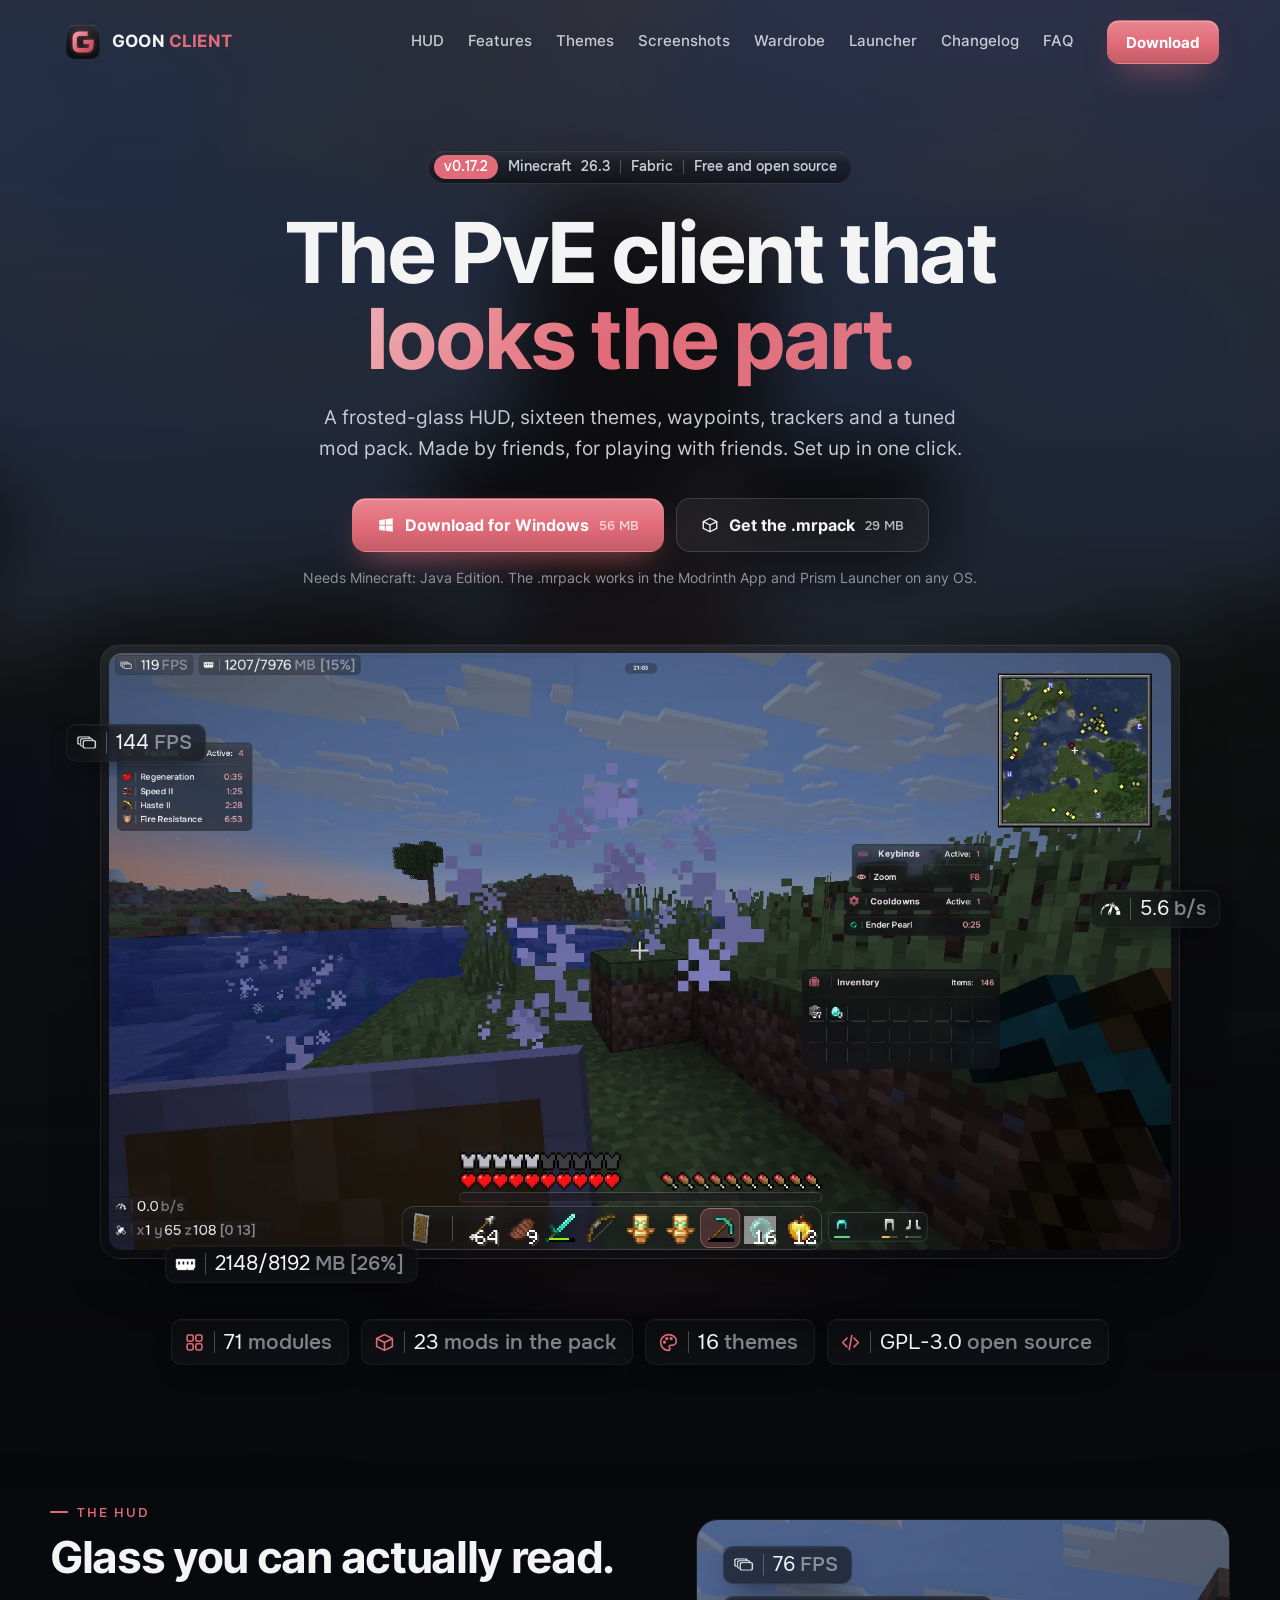
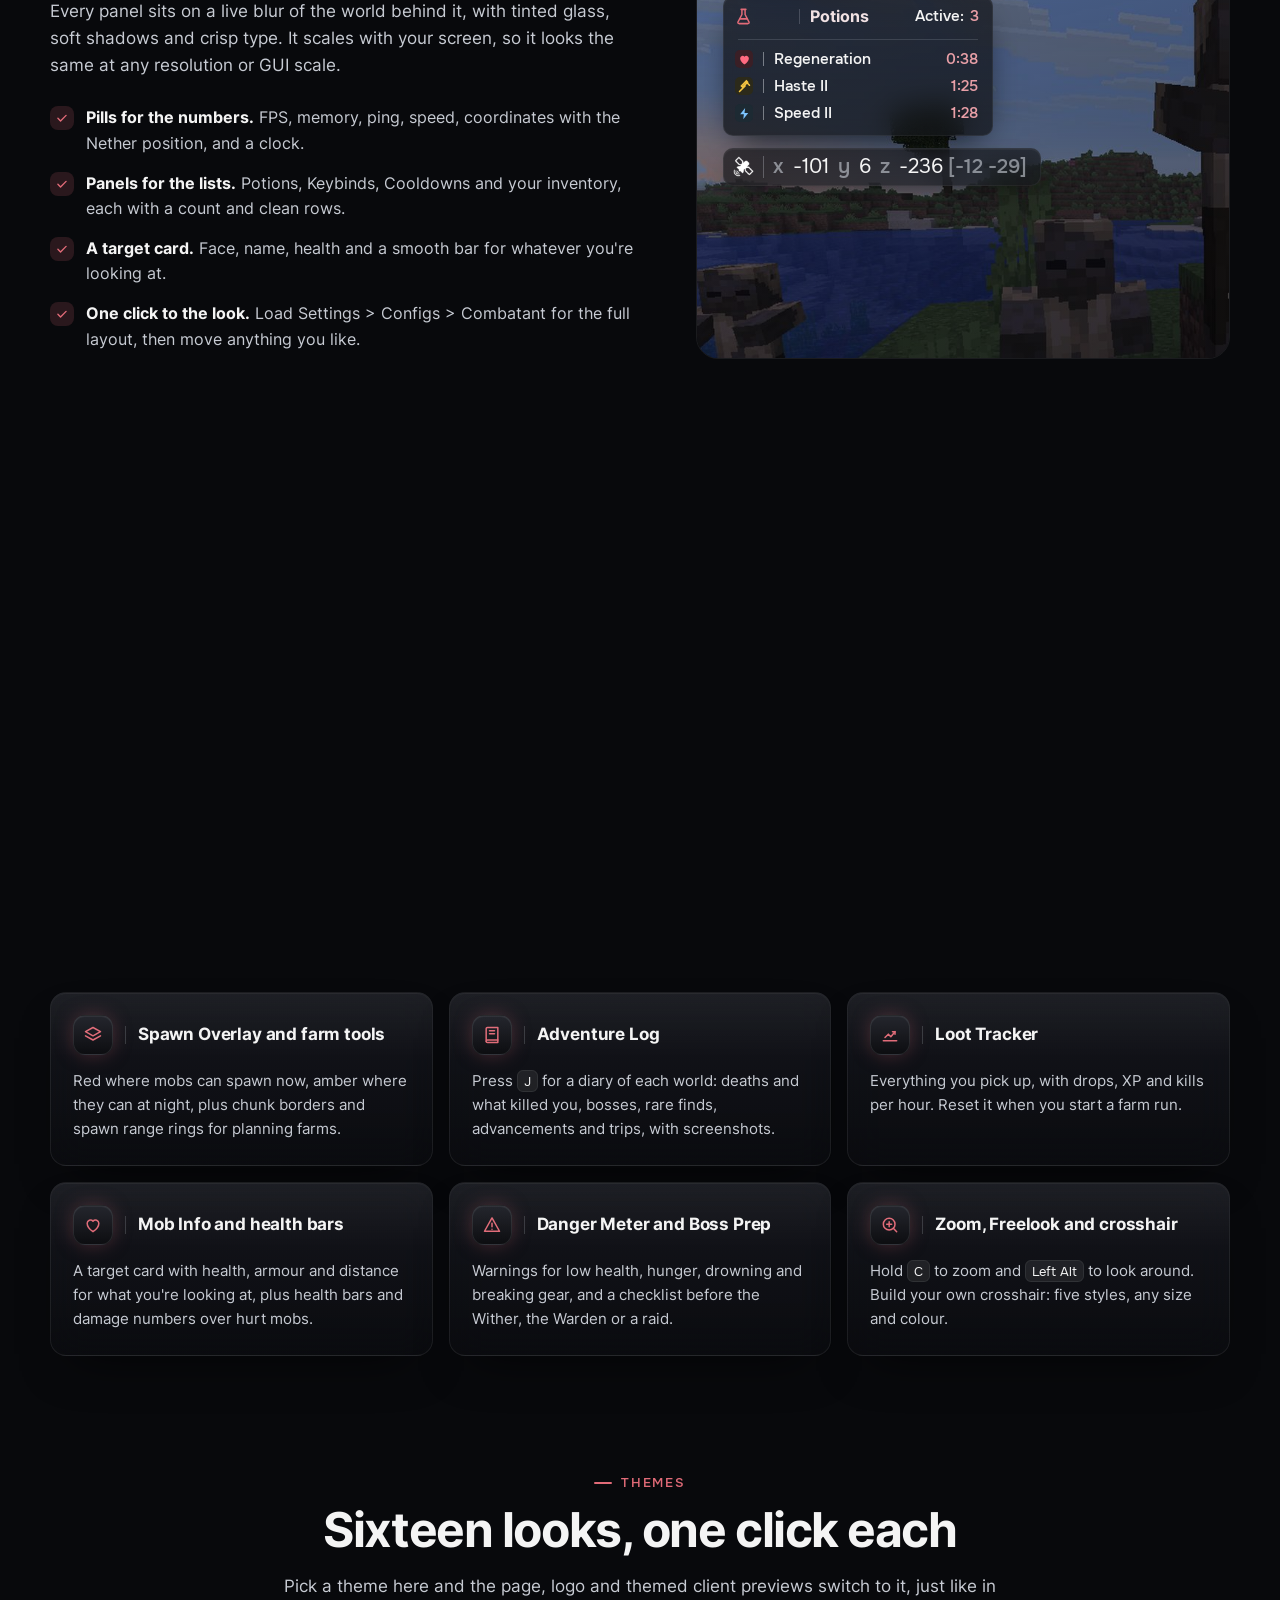
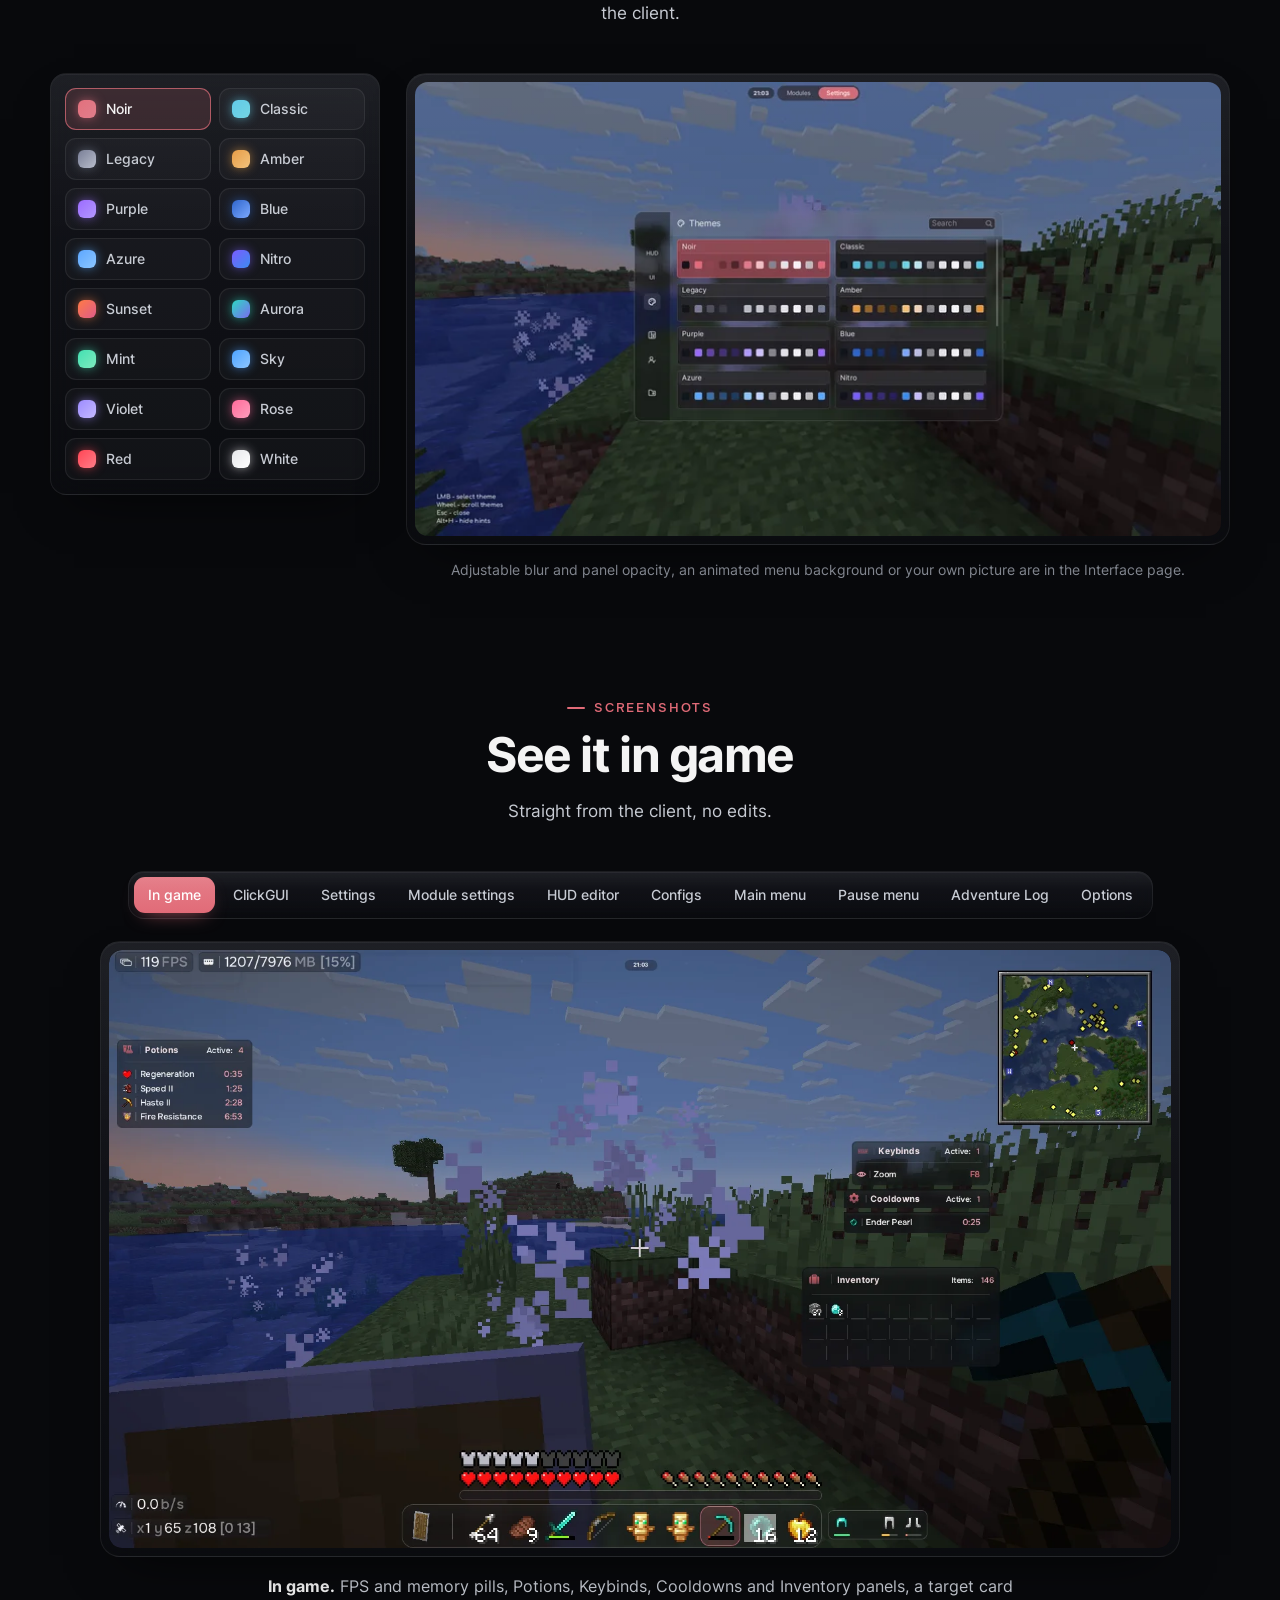
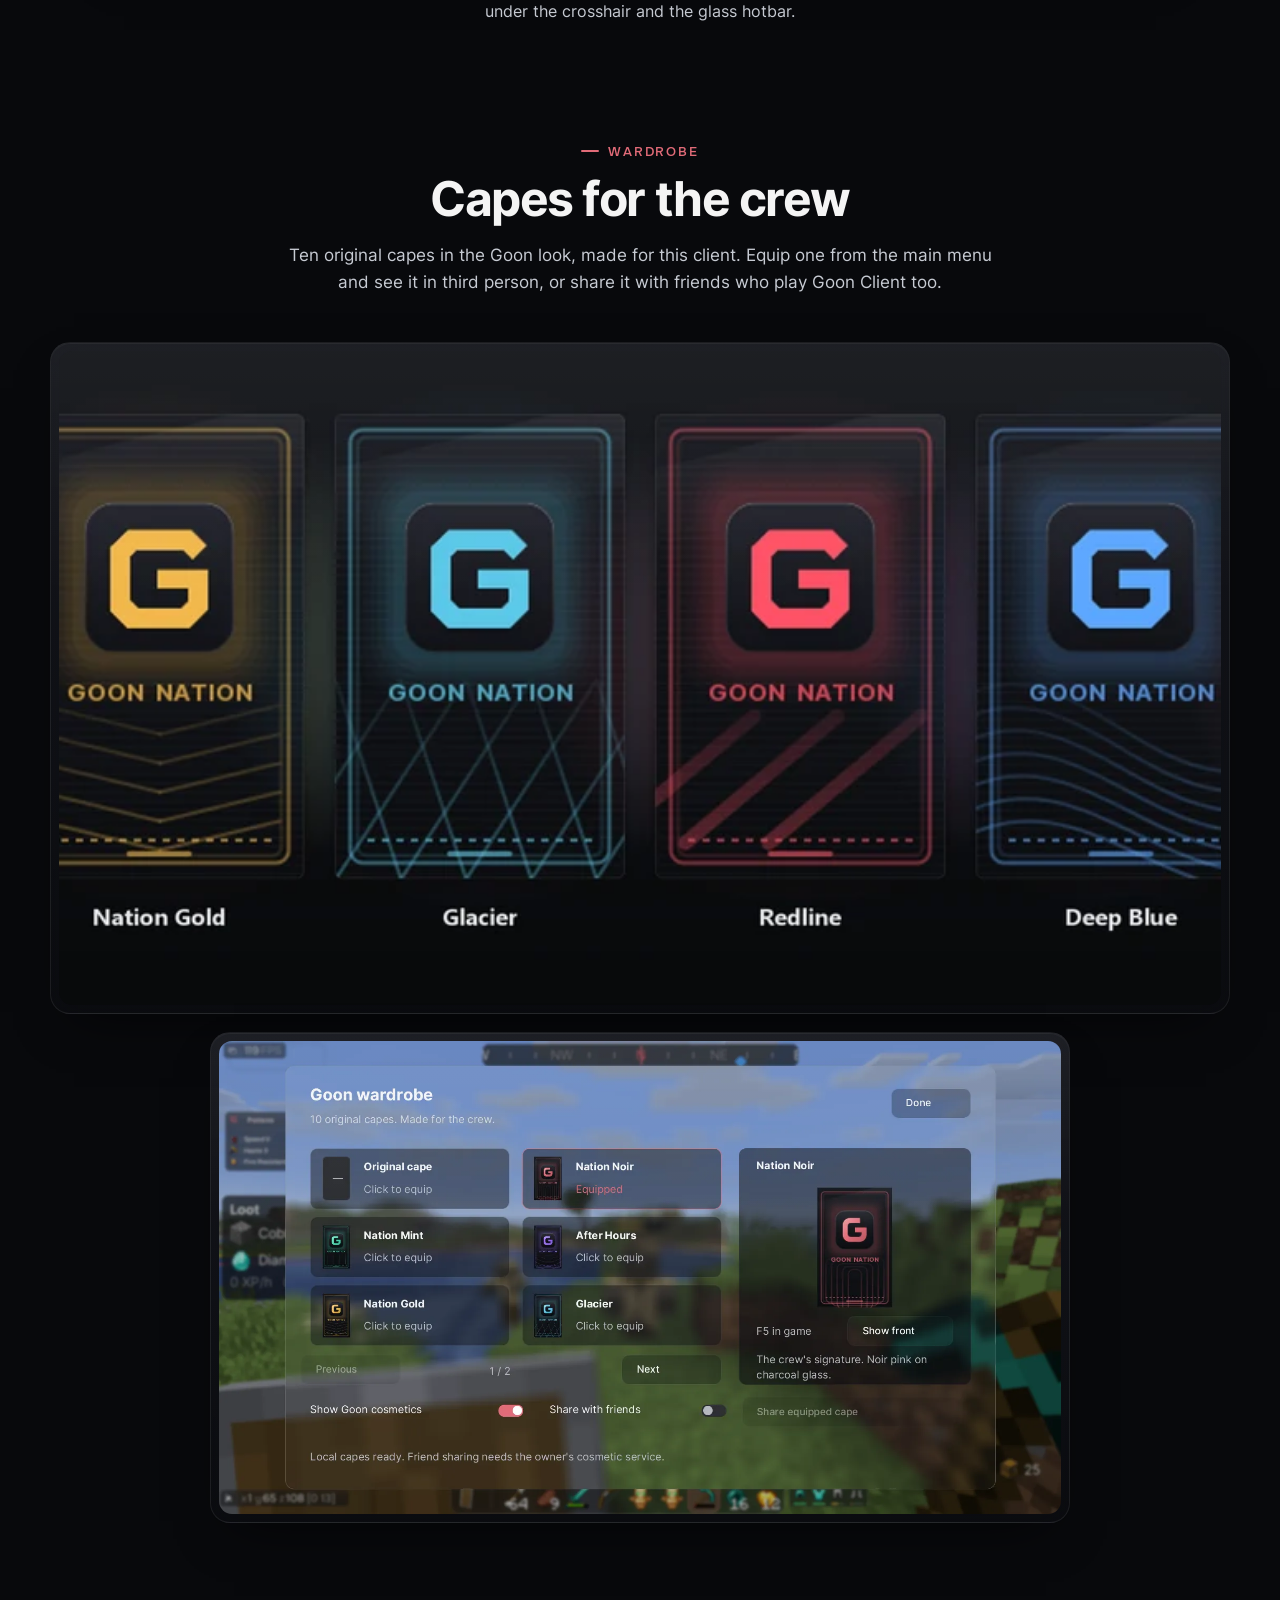
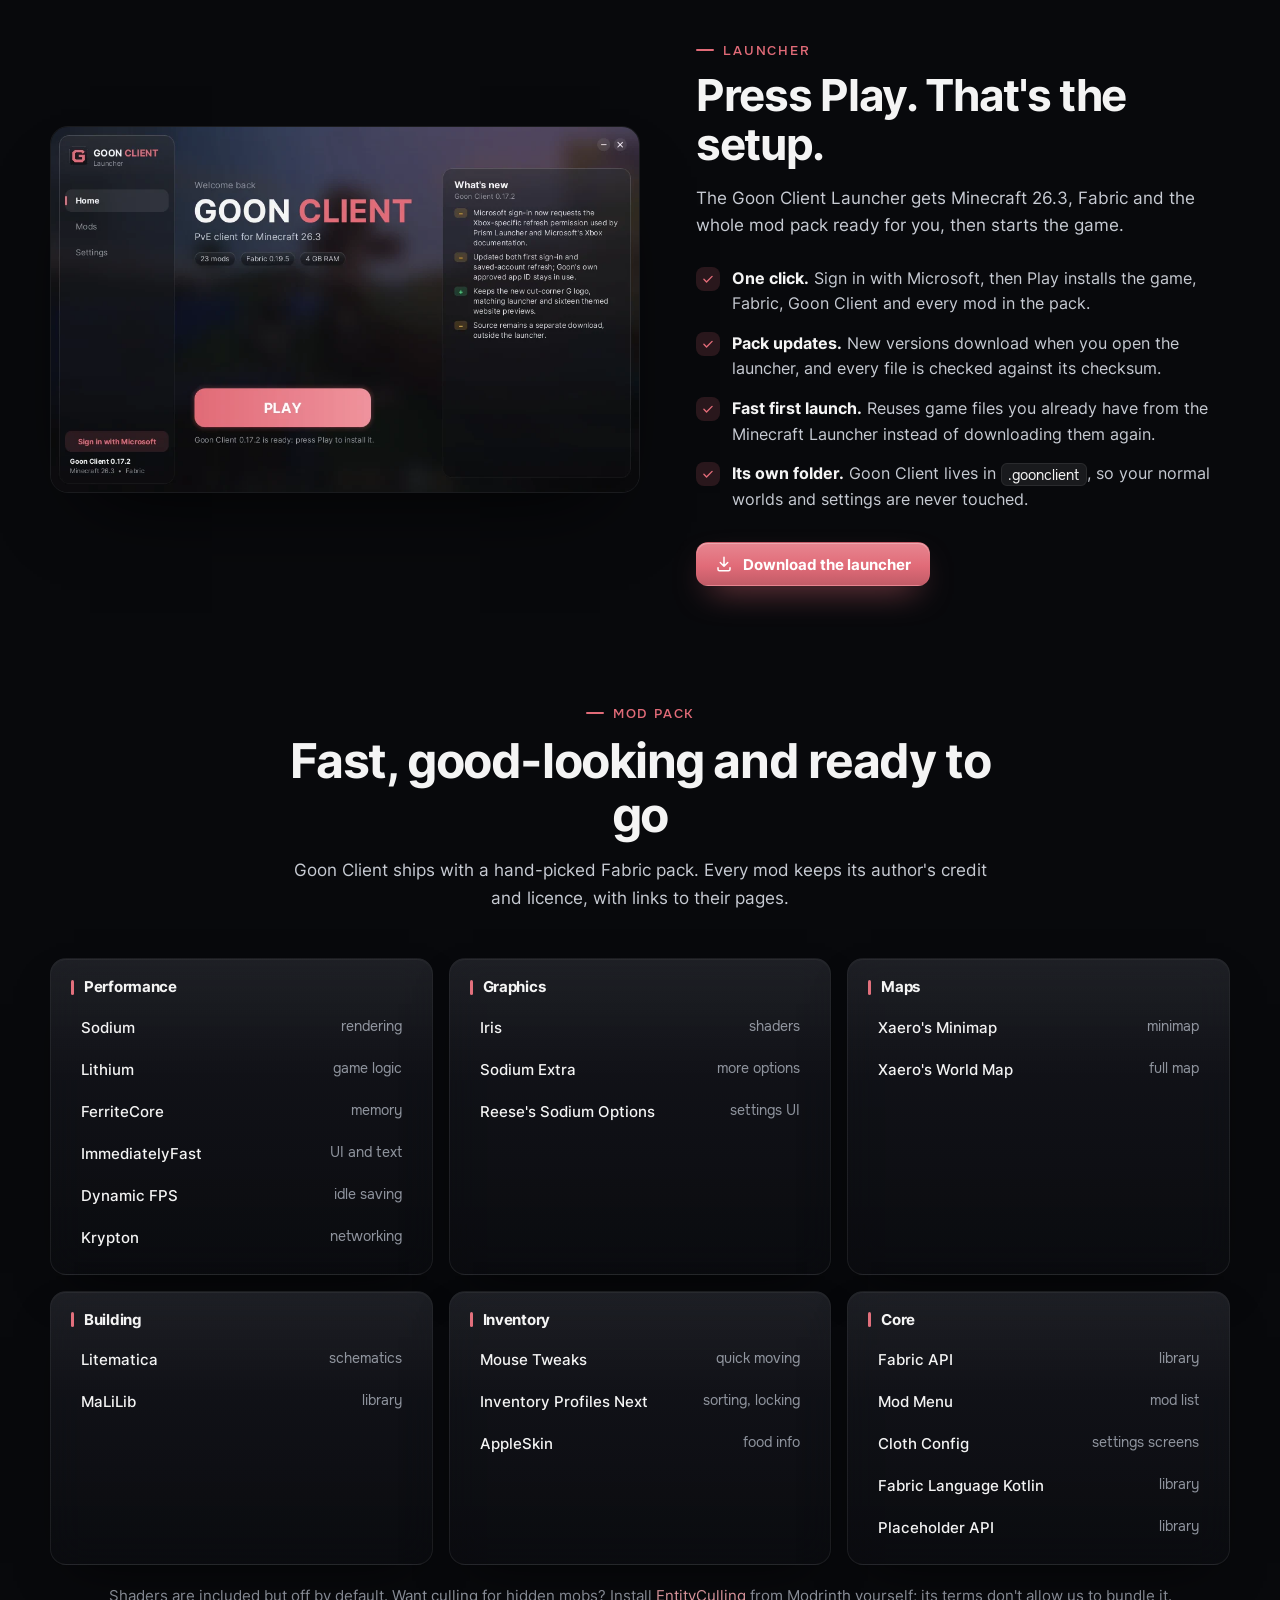
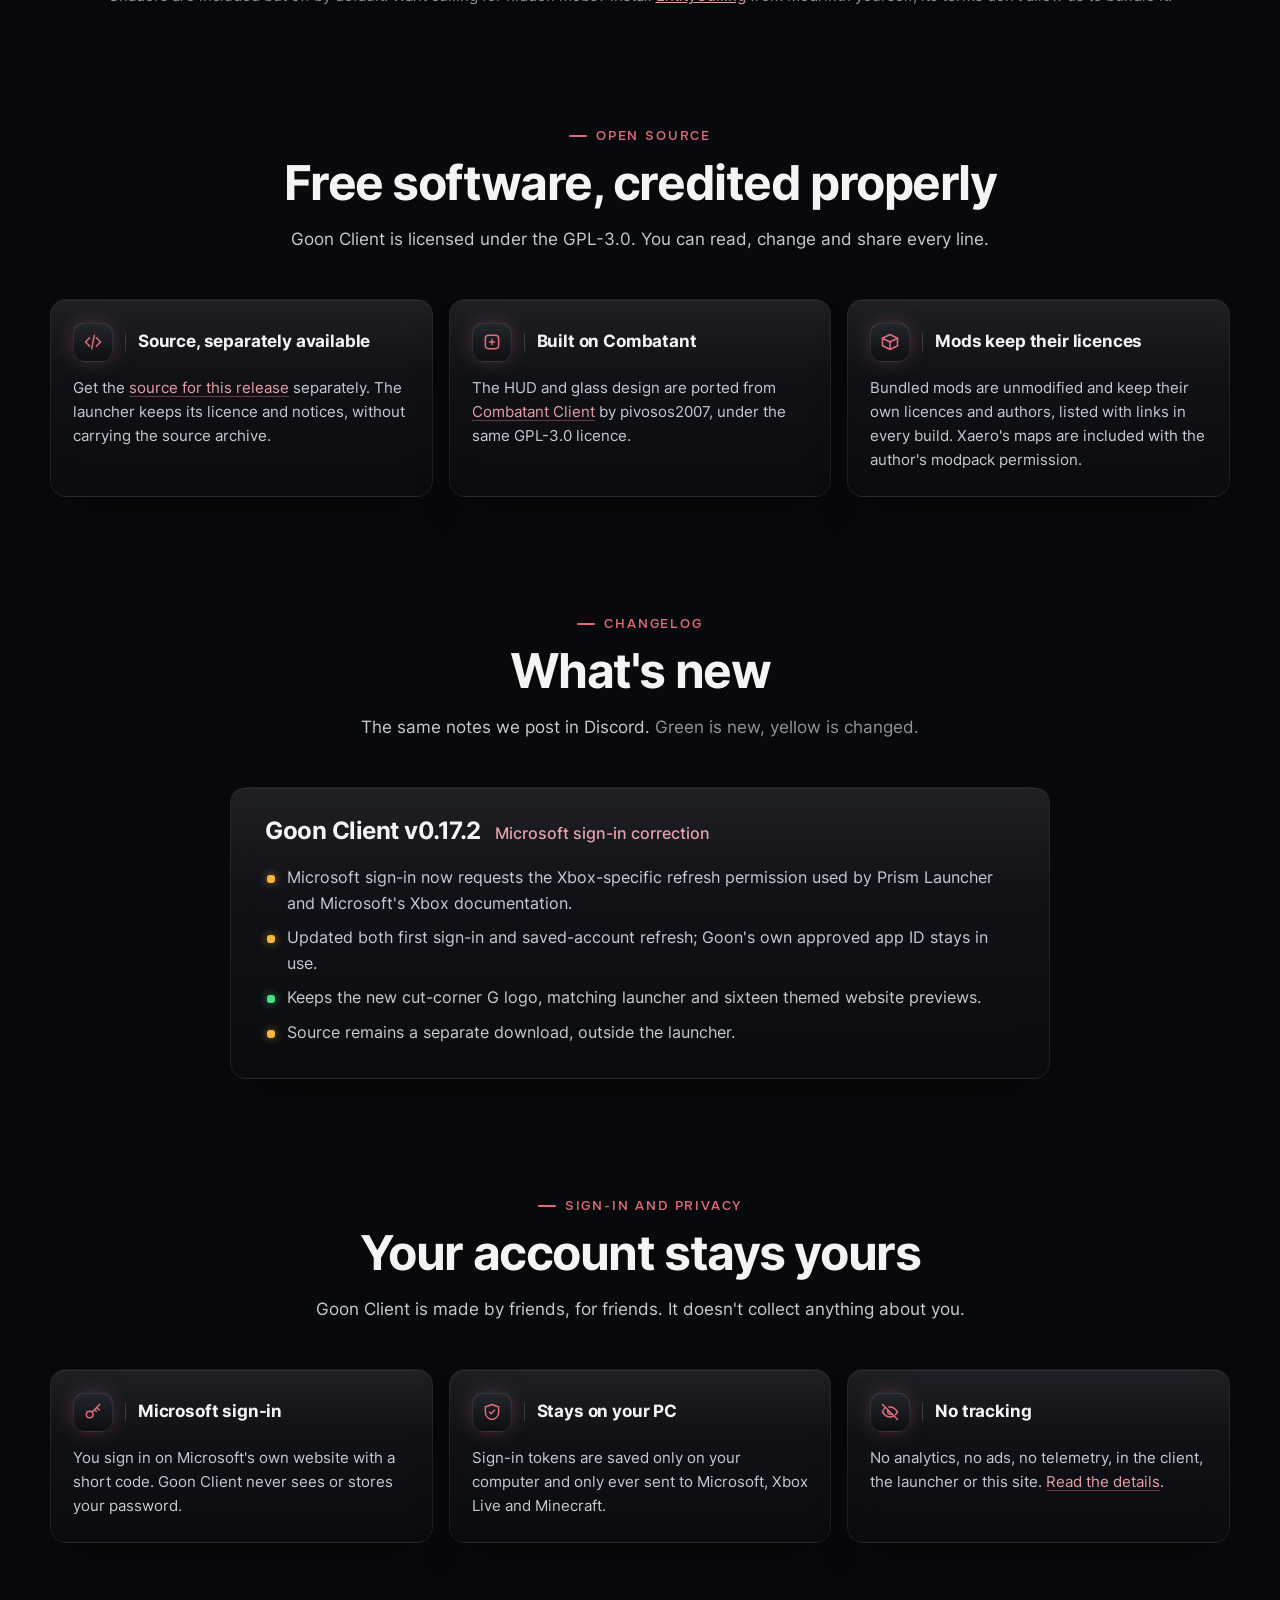
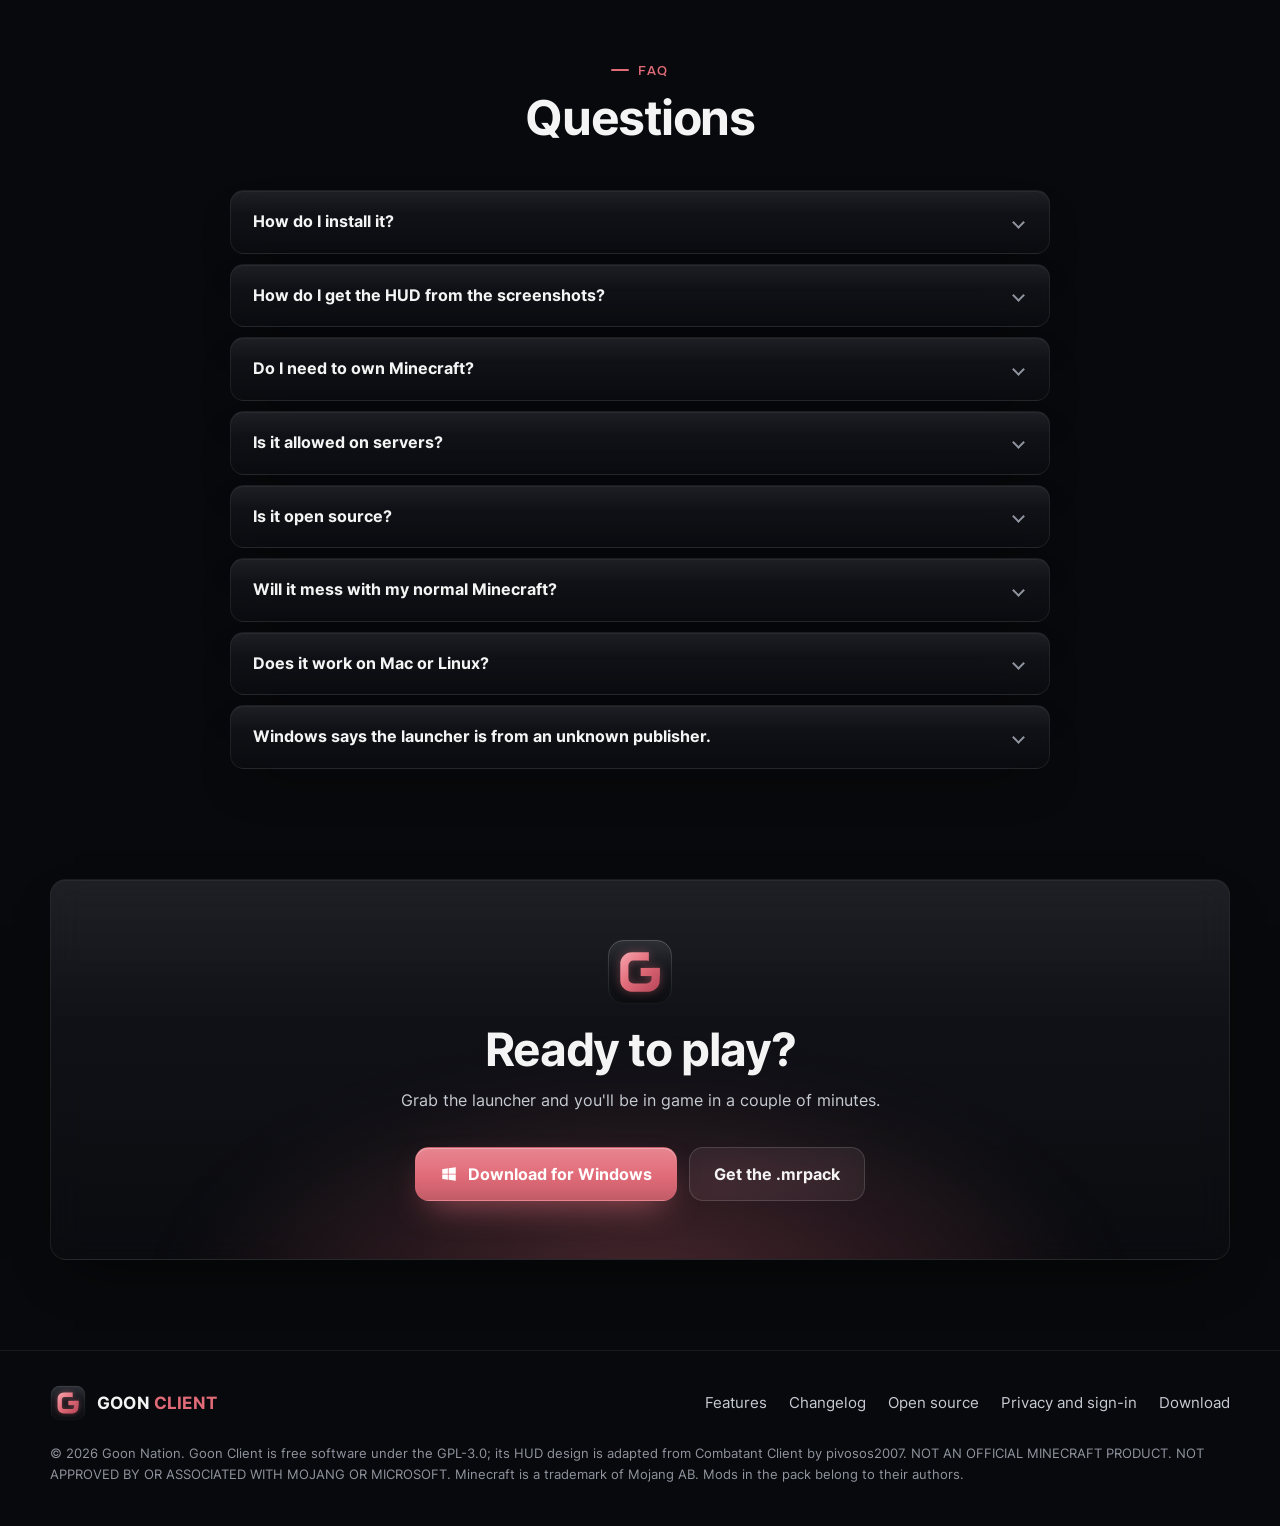
==== commit 4d454a9a: "." ====
--- a/index.html
+++ b/index.html
@@ -7,8 +7,8 @@
 	<meta name="description" content="Goon Client is a free, open-source PvE client for Minecraft Java 26.3 by Goon Nation: a frosted-glass HUD, sixteen themes, waypoints, trackers and a tuned mod pack, installed in one click.">
 	<meta name="theme-color" content="#08090c">
 	<link rel="canonical" href="https://goonnation.xyz/">
-	<link rel="icon" type="image/svg+xml" href="assets/img/mark.svg">
-	<link rel="icon" type="image/png" sizes="64x64" href="assets/img/favicon.png">
+	<link rel="icon" type="image/svg+xml" href="assets/img/mark.svg?v=0.17.1">
+	<link rel="icon" type="image/png" sizes="64x64" href="assets/img/favicon.png?v=0.17.1">
 	<link rel="apple-touch-icon" href="assets/img/apple-touch-icon.png">
 	<meta property="og:type" content="website">
 	<meta property="og:site_name" content="Goon Nation">
@@ -27,7 +27,7 @@
 	<header class="nav" id="nav">
 		<div class="wrap nav-inner">
 			<a class="brand" href="#top" aria-label="Goon Client home">
-				<img src="assets/img/mark.svg" alt="" width="36" height="36">
+				<img data-brand src="assets/img/mark.svg?v=0.17.1" alt="" width="36" height="36">
 				<span class="wordmark">GOON <em>CLIENT</em></span>
 			</a>
 			<ul class="nav-links" id="nav-links">
@@ -53,13 +53,13 @@
 			<div class="hero-bg" aria-hidden="true"><img src="assets/img/hero-bg.jpg" alt="" width="960" height="540"></div>
 			<div class="wrap">
 				<div class="hero-copy">
-					<span class="chip glass"><b>v<span data-version>0.15.0</span></b>Minecraft <span data-mc>26.3</span><span class="sep"></span>Fabric<span class="sep chip-extra"></span><span class="chip-extra">Free and open source</span></span>
+					<span class="chip glass"><b>v<span data-version>0.17.2</span></b>Minecraft <span data-mc>26.3</span><span class="sep"></span>Fabric<span class="sep chip-extra"></span><span class="chip-extra">Free and open source</span></span>
 					<h1>The PvE client that<br><span class="accent">looks the part.</span></h1>
 					<p class="hero-sub">A frosted-glass HUD, sixteen themes, waypoints, trackers and a tuned mod pack. Made by friends, for playing with friends. Set up in one click.</p>
 					<div class="hero-cta" id="download">
 						<a class="btn btn-primary btn-big" href="download/GoonClient-Launcher-windows.zip" download>
 							<svg viewBox="0 0 24 24" fill="currentColor"><path d="M3 5.5l7.5-1.05V11.5H3V5.5zm0 13l7.5 1.05V12.5H3v6zm8.5 1.2L21 21v-8.5h-9.5v7.2zm0-15.4v7.2H21V3l-9.5 1.3z"/></svg>
-							Download for Windows <span class="meta" data-size="launcher">58 MB</span>
+							Download for Windows <span class="meta" data-size="launcher">56 MB</span>
 						</a>
 						<a class="btn btn-big" href="download/GoonClient.mrpack" download>
 							<svg viewBox="0 0 24 24" fill="none" stroke="currentColor" stroke-width="1.8" stroke-linejoin="round"><path d="M21 7.5l-9-4.5-9 4.5 9 4.5 9-4.5z"/><path d="M3 7.5v9l9 4.5 9-4.5v-9M12 12v9"/></svg>
@@ -86,7 +86,7 @@
 				</div>
 
 				<div class="stats">
-					<span class="hud-pill reveal"><svg viewBox="0 0 24 24" fill="none" stroke="currentColor" stroke-width="1.8" stroke-linecap="round" stroke-linejoin="round"><rect x="3.5" y="3.5" width="7" height="7" rx="1.8"/><rect x="13.5" y="3.5" width="7" height="7" rx="1.8"/><rect x="3.5" y="13.5" width="7" height="7" rx="1.8"/><rect x="13.5" y="13.5" width="7" height="7" rx="1.8"/></svg><span class="div"></span>67<span class="unit">modules</span></span>
+					<span class="hud-pill reveal"><svg viewBox="0 0 24 24" fill="none" stroke="currentColor" stroke-width="1.8" stroke-linecap="round" stroke-linejoin="round"><rect x="3.5" y="3.5" width="7" height="7" rx="1.8"/><rect x="13.5" y="3.5" width="7" height="7" rx="1.8"/><rect x="3.5" y="13.5" width="7" height="7" rx="1.8"/><rect x="13.5" y="13.5" width="7" height="7" rx="1.8"/></svg><span class="div"></span>71<span class="unit">modules</span></span>
 					<span class="hud-pill reveal"><svg viewBox="0 0 24 24" fill="none" stroke="currentColor" stroke-width="1.8" stroke-linejoin="round"><path d="M21 7.5l-9-4.5-9 4.5 9 4.5 9-4.5z"/><path d="M3 7.5v9l9 4.5 9-4.5v-9M12 12v9"/></svg><span class="div"></span><strong data-mods>23</strong><span class="unit">mods in the pack</span></span>
 					<span class="hud-pill reveal"><svg viewBox="0 0 24 24" fill="none" stroke="currentColor" stroke-width="1.8" stroke-linejoin="round"><path d="M12 3a9 9 0 1 0 0 18c1.1 0 1.7-.8 1.7-1.7 0-.5-.2-.9-.5-1.2-.3-.3-.5-.7-.5-1.2 0-.9.8-1.7 1.7-1.7H16a5 5 0 0 0 5-5c0-4-4-7.2-9-7.2z"/><circle cx="7.5" cy="11.5" r="1"/><circle cx="10" cy="7.5" r="1"/><circle cx="15" cy="7.5" r="1"/></svg><span class="div"></span>16<span class="unit">themes</span></span>
 					<span class="hud-pill reveal"><svg viewBox="0 0 24 24" fill="none" stroke="currentColor" stroke-width="1.8" stroke-linecap="round" stroke-linejoin="round"><path d="M8 7l-5 5 5 5M16 7l5 5-5 5M13.5 4l-3 16"/></svg><span class="div"></span>GPL-3.0<span class="unit">open source</span></span>
@@ -140,11 +140,11 @@
 				<div class="features">
 					<article class="feature glass reveal">
 						<div class="feature-head"><div class="icon"><svg viewBox="0 0 24 24" fill="none" stroke="currentColor" stroke-width="1.8" stroke-linecap="round" stroke-linejoin="round"><rect x="3.5" y="4" width="17" height="16" rx="3"/><path d="M3.5 9h17M8 4v5"/></svg></div><span class="div"></span><h3>ClickGUI and Settings</h3></div>
-						<p>Press <kbd>Right Shift</kbd> for six frosted columns of modules, search with <kbd>Ctrl</kbd>+<kbd>F</kbd>, and a Settings window for the HUD, interface, themes and saved setups.</p>
+						<p>Press <kbd>Right Shift</kbd> for a frosted-glass menu: category tabs across the top and icon cards in a three-column grid, search with <kbd>Ctrl</kbd>+<kbd>F</kbd>, and a Settings window for the HUD, interface, themes and saved setups.</p>
 					</article>
 					<article class="feature glass reveal">
 						<div class="feature-head"><div class="icon"><svg viewBox="0 0 24 24" fill="none" stroke="currentColor" stroke-width="1.8" stroke-linecap="round" stroke-linejoin="round"><path d="M12 3v18M3 12h18M9 6l3-3 3 3M9 18l3 3 3-3M6 9l-3 3 3 3M18 9l3 3-3 3"/></svg></div><span class="div"></span><h3>HUD editor</h3></div>
-						<p>Drag, snap and resize any panel. Select one and every setting it has sits right beside it, from its style to its scale.</p>
+						<p>Drag any panel and it lands exactly where you drop it, snapping to edges and other panels. Select one and every setting it has sits right beside it.</p>
 					</article>
 					<article class="feature glass reveal">
 						<div class="feature-head"><div class="icon"><svg viewBox="0 0 24 24" fill="none" stroke="currentColor" stroke-width="1.8" stroke-linecap="round" stroke-linejoin="round"><path d="M12 21s-7-6.2-7-11.5a7 7 0 0 1 14 0C19 14.8 12 21 12 21z"/><circle cx="12" cy="9.5" r="2.5"/></svg></div><span class="div"></span><h3>Waypoints and minimap</h3></div>
@@ -184,7 +184,7 @@
 				<div class="section-head reveal">
 					<span class="eyebrow">Themes</span>
 					<h2>Sixteen looks, one click each</h2>
-					<p>Pick a theme here and this page and every screenshot switch to it, just like in the client.</p>
+					<p>Pick a theme here and the page, logo and themed client previews switch to it, just like in the client.</p>
 				</div>
 				<div class="themes">
 					<div class="swatches glass reveal" role="group" aria-label="Theme">
@@ -241,7 +241,7 @@
 					<div class="frame glass">
 						<div class="stage">
 							<img class="active" data-shot="hud" data-themed src="assets/img/shot-hud-1600.webp" srcset="assets/img/shot-hud-800.webp 800w, assets/img/shot-hud-1600.webp 1600w" sizes="(max-width: 1100px) 94vw, 1060px" alt="In game with the Goon Client HUD: FPS and memory pills, Potions, Keybinds, Cooldowns and Inventory panels, a target card and the glass hotbar" width="1600" height="900" loading="lazy">
-							<img data-shot="menu" data-themed src="assets/img/shot-menu-1600.webp" srcset="assets/img/shot-menu-800.webp 800w, assets/img/shot-menu-1600.webp 1600w" sizes="(max-width: 1100px) 94vw, 1060px" alt="The ClickGUI: six frosted columns of modules with check marks for the ones that are on" width="1600" height="900" loading="lazy">
+							<img data-shot="menu" data-themed src="assets/img/shot-menu-1600.webp" srcset="assets/img/shot-menu-800.webp 800w, assets/img/shot-menu-1600.webp 1600w" sizes="(max-width: 1100px) 94vw, 1060px" alt="The ClickGUI: one centered glass box with category tabs, icon cards, Options and Enabled buttons" width="1600" height="900" loading="lazy">
 							<img data-shot="settings" data-themed src="assets/img/shot-settings-1600.webp" srcset="assets/img/shot-settings-800.webp 800w, assets/img/shot-settings-1600.webp 1600w" sizes="(max-width: 1100px) 94vw, 1060px" alt="The Settings window on its HUD page: a card with a switch for every HUD element" width="1600" height="900" loading="lazy">
 							<img data-shot="module" src="assets/img/shot-module-1600.webp" srcset="assets/img/shot-module-800.webp 800w, assets/img/shot-module-1600.webp 1600w" sizes="(max-width: 1100px) 94vw, 1060px" alt="A module's settings panel with switches, sliders and option lists" width="1600" height="900" loading="lazy">
 							<img data-shot="editor" src="assets/img/shot-editor-1600.webp" srcset="assets/img/shot-editor-800.webp 800w, assets/img/shot-editor-1600.webp 1600w" sizes="(max-width: 1100px) 94vw, 1060px" alt="The HUD editor with the Potions panel selected and its settings listed beside it" width="1600" height="900" loading="lazy">
@@ -285,8 +285,8 @@
 					<h2>Press Play. That's the setup.</h2>
 					<p class="lede">The Goon Client Launcher gets Minecraft <span data-mc>26.3</span>, Fabric and the whole mod pack ready for you, then starts the game.</p>
 					<ul class="checks">
-						<li><span class="check"><svg viewBox="0 0 24 24" fill="none" stroke="currentColor" stroke-width="2.4" stroke-linecap="round" stroke-linejoin="round"><path d="M5 12.5l4.5 4.5L19 7.5"/></svg></span><span><strong>One click.</strong> Installs the game, Fabric, Goon Client and every mod in the pack.</span></li>
-						<li><span class="check"><svg viewBox="0 0 24 24" fill="none" stroke="currentColor" stroke-width="2.4" stroke-linecap="round" stroke-linejoin="round"><path d="M5 12.5l4.5 4.5L19 7.5"/></svg></span><span><strong>Updates itself.</strong> New versions download when you open the launcher, and every file is checked against its checksum.</span></li>
+						<li><span class="check"><svg viewBox="0 0 24 24" fill="none" stroke="currentColor" stroke-width="2.4" stroke-linecap="round" stroke-linejoin="round"><path d="M5 12.5l4.5 4.5L19 7.5"/></svg></span><span><strong>One click.</strong> Sign in with Microsoft, then Play installs the game, Fabric, Goon Client and every mod in the pack.</span></li>
+						<li><span class="check"><svg viewBox="0 0 24 24" fill="none" stroke="currentColor" stroke-width="2.4" stroke-linecap="round" stroke-linejoin="round"><path d="M5 12.5l4.5 4.5L19 7.5"/></svg></span><span><strong>Pack updates.</strong> New versions download when you open the launcher, and every file is checked against its checksum.</span></li>
 						<li><span class="check"><svg viewBox="0 0 24 24" fill="none" stroke="currentColor" stroke-width="2.4" stroke-linecap="round" stroke-linejoin="round"><path d="M5 12.5l4.5 4.5L19 7.5"/></svg></span><span><strong>Fast first launch.</strong> Reuses game files you already have from the Minecraft Launcher instead of downloading them again.</span></li>
 						<li><span class="check"><svg viewBox="0 0 24 24" fill="none" stroke="currentColor" stroke-width="2.4" stroke-linecap="round" stroke-linejoin="round"><path d="M5 12.5l4.5 4.5L19 7.5"/></svg></span><span><strong>Its own folder.</strong> Goon Client lives in <code>.goonclient</code>, so your normal worlds and settings are never touched.</span></li>
 					</ul>
@@ -373,8 +373,8 @@
 				</div>
 				<div class="open">
 					<article class="feature glass reveal">
-						<div class="feature-head"><div class="icon"><svg viewBox="0 0 24 24" fill="none" stroke="currentColor" stroke-width="1.8" stroke-linecap="round" stroke-linejoin="round"><path d="M8 7l-5 5 5 5M16 7l5 5-5 5M13.5 4l-3 16"/></svg></div><span class="div"></span><h3>Source in every download</h3></div>
-						<p>The launcher zip includes the full source, licence and notices, so you always have the code for the exact build you run.</p>
+						<div class="feature-head"><div class="icon"><svg viewBox="0 0 24 24" fill="none" stroke="currentColor" stroke-width="1.8" stroke-linecap="round" stroke-linejoin="round"><path d="M8 7l-5 5 5 5M16 7l5 5-5 5M13.5 4l-3 16"/></svg></div><span class="div"></span><h3>Source, separately available</h3></div>
+						<p>Get the <a href="download/GoonClient-Source.zip" download>source for this release</a> separately. The launcher keeps its licence and notices, without carrying the source archive.</p>
 					</article>
 					<article class="feature glass reveal">
 						<div class="feature-head"><div class="icon"><svg viewBox="0 0 24 24" fill="none" stroke="currentColor" stroke-width="1.8" stroke-linecap="round" stroke-linejoin="round"><rect x="4" y="4" width="16" height="16" rx="4"/><path d="M9 12h6M12 9v6"/></svg></div><span class="div"></span><h3>Built on Combatant</h3></div>
@@ -398,24 +398,13 @@
 				</div>
 				<article class="changelog glass reveal">
 <!-- changelog:start -->
-					<div class="changelog-head"><h3>Goon Client v0.15.0</h3><span>A new look, top to bottom</span></div>
+					<div class="changelog-head"><h3>Goon Client v0.17.2</h3><span>Microsoft sign-in correction</span></div>
 					<ul>
-						<li class="add">New Goon Client logo: a glass tile with a rounded-square G in your theme colour.</li>
-						<li class="add">Nation Noir cape, and every cape redrawn in the new style with the Goon mark.</li>
-						<li class="add">goonnation.xyz rebuilt: frosted glass, all 16 themes (the screenshots switch with them) and a cape gallery.</li>
-						<li class="add">Launcher restyled to match: new logo, Noir pink and glass panels.</li>
-						<li class="add">HUD ported from Combatant's source: its exact sizes, gaps, colours and Onest font, scaling with your screen.</li>
-						<li class="add">Real frosted glass: the world behind the HUD, hotbar and menus is blurred live.</li>
-						<li class="change">Settings, pause menu, main menu and Wardrobe use the see-through glass.</li>
-						<li class="change">HUD editor lists every setting of the selected element.</li>
-						<li class="change">Potions, Keybinds, Cooldowns, Inventory, target card and notifications match Combatant's layout.</li>
-						<li class="change">Theme colours are Combatant's exact ones (Noir pink is a little brighter).</li>
-						<li class="change">Built-in setups only switch modules now; your theme and HUD layout stay put.</li>
-						<li class="change">Discord status works on Windows again and shows the right symbols.</li>
-						<li class="change">Goon Client is now GPL-3.0; the launcher includes the source and credits Combatant.</li>
-						<li class="change">Bundled mods no longer pin exact versions; EntityCulling is now an optional separate install.</li>
+						<li class="change">Microsoft sign-in now requests the Xbox-specific refresh permission used by Prism Launcher and Microsoft's Xbox documentation.</li>
+						<li class="change">Updated both first sign-in and saved-account refresh; Goon's own approved app ID stays in use.</li>
+						<li class="add">Keeps the new cut-corner G logo, matching launcher and sixteen themed website previews.</li>
+						<li class="change">Source remains a separate download, outside the launcher.</li>
 					</ul>
-					<p class="intro">Load Settings &gt; Configs &gt; Combatant for the full HUD.</p>
 <!-- changelog:end -->
 				</article>
 			</div>
@@ -472,7 +461,7 @@
 					</details>
 					<details class="glass reveal">
 						<summary>Is it open source?</summary>
-						<p>Yes, under the GPL-3.0. The launcher download includes the source for that exact version. The HUD design comes from <a href="https://github.com/pivosos2007/combatant-client" target="_blank" rel="noopener">Combatant Client</a>, also GPL-3.0.</p>
+						<p>Yes, under the GPL-3.0. The <a href="download/GoonClient-Source.zip" download>separate source download</a> matches the current release. The HUD design comes from <a href="https://github.com/pivosos2007/combatant-client" target="_blank" rel="noopener">Combatant Client</a>, also GPL-3.0.</p>
 					</details>
 					<details class="glass reveal">
 						<summary>Will it mess with my normal Minecraft?</summary>
@@ -494,7 +483,7 @@
 		<section>
 			<div class="wrap">
 				<div class="cta glass reveal">
-					<img src="assets/img/mark.svg" alt="" width="68" height="68">
+					<img data-brand src="assets/img/mark.svg?v=0.17.1" alt="" width="68" height="68">
 					<h2>Ready to play?</h2>
 					<p>Grab the launcher and you'll be in game in a couple of minutes.</p>
 					<div class="hero-cta">
@@ -513,7 +502,7 @@
 		<div class="wrap">
 			<div class="foot">
 				<a class="brand" href="#top">
-					<img src="assets/img/mark.svg" alt="" width="36" height="36">
+					<img data-brand src="assets/img/mark.svg?v=0.17.1" alt="" width="36" height="36">
 					<span class="wordmark">GOON <em>CLIENT</em></span>
 				</a>
 				<nav class="foot-links" aria-label="Footer">
@@ -528,6 +517,6 @@
 		</div>
 	</footer>
 
-	<script src="assets/js/site.js" defer></script>
+	<script src="assets/js/site.js?v=0.17.1" defer></script>
 </body>
 </html>
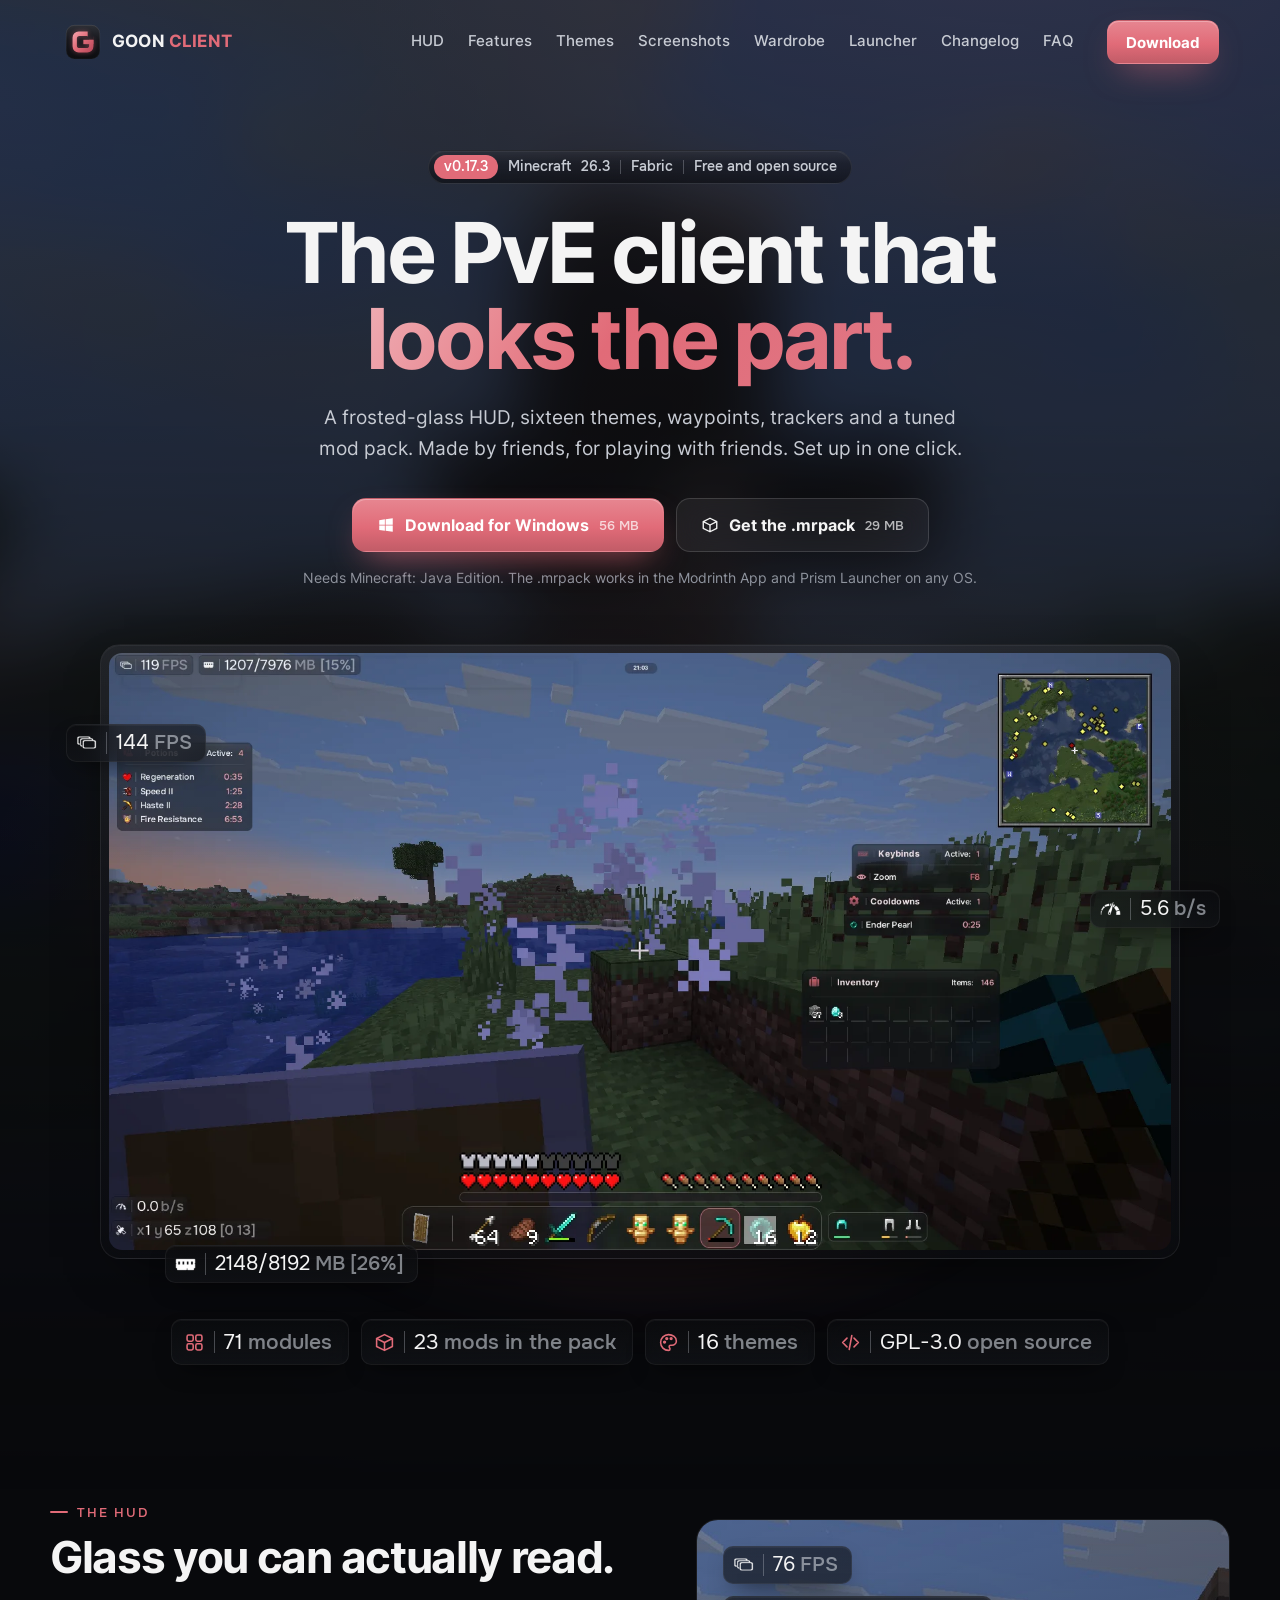
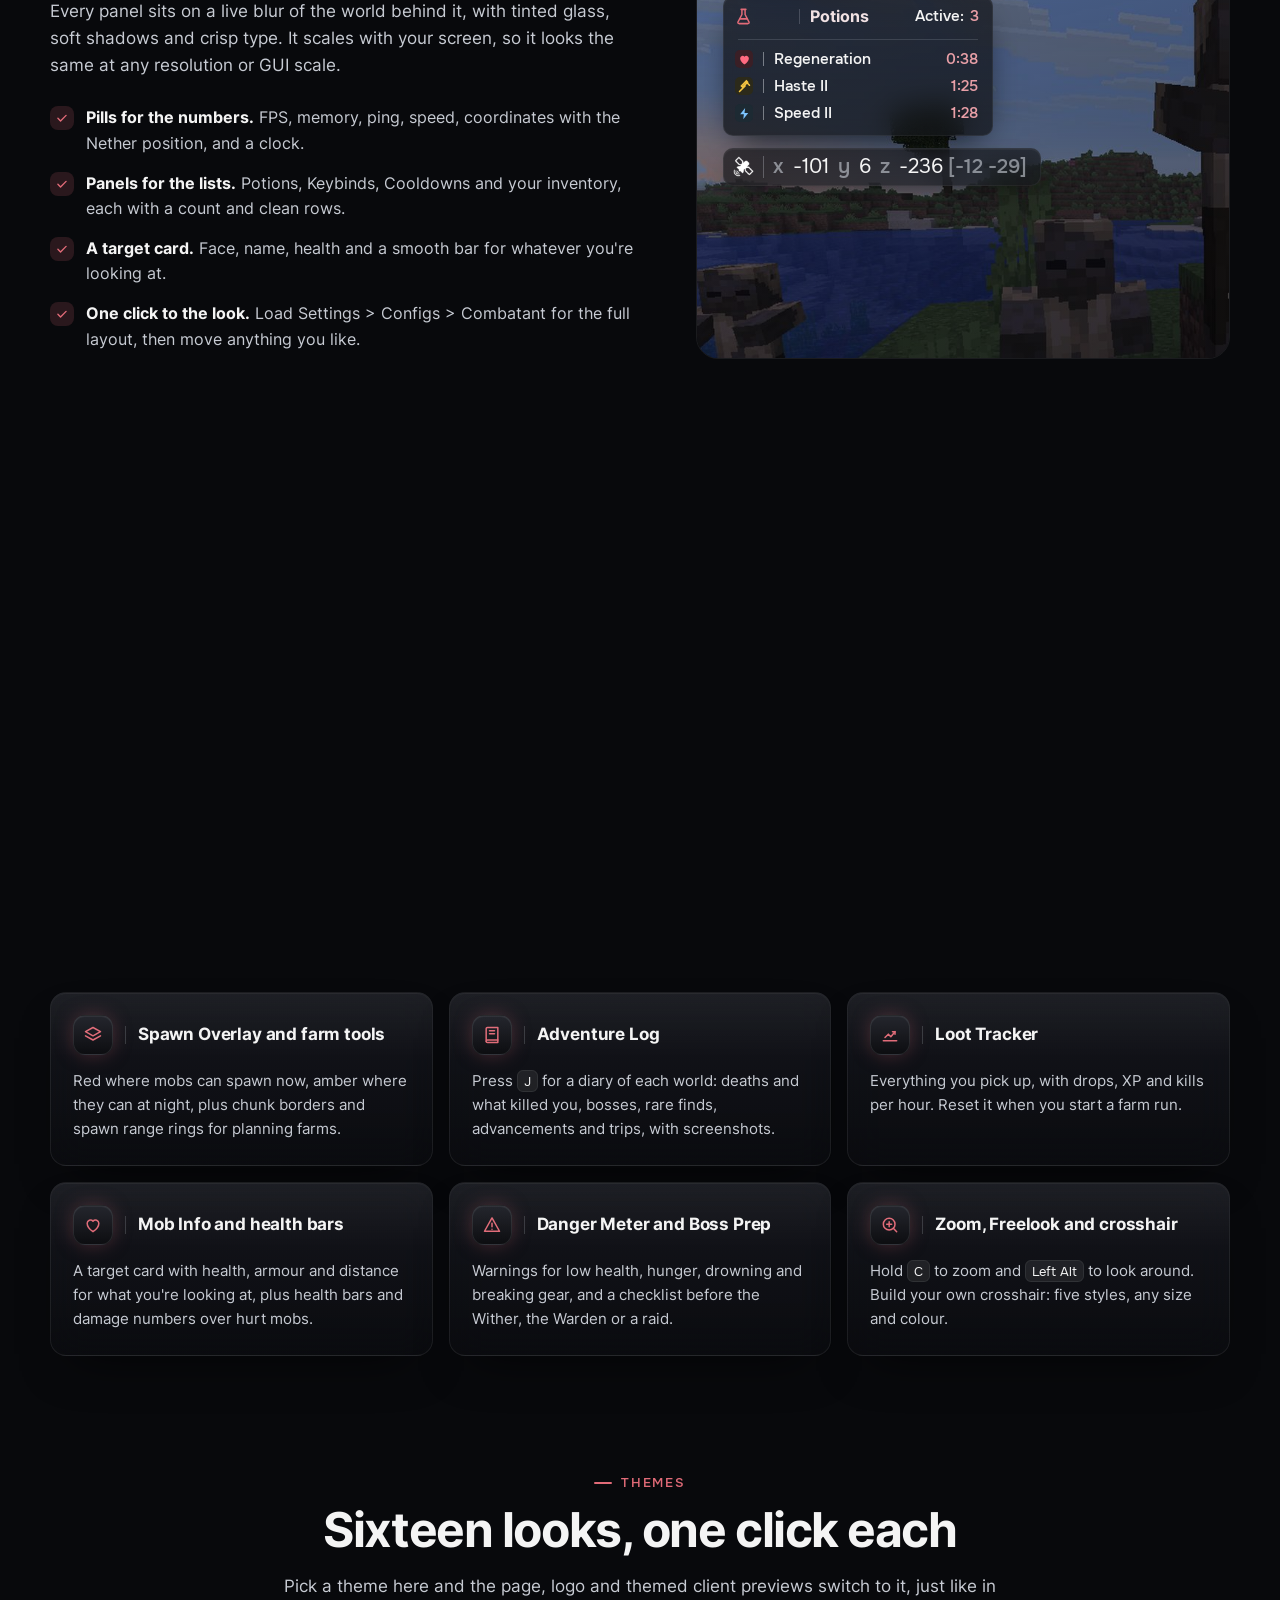
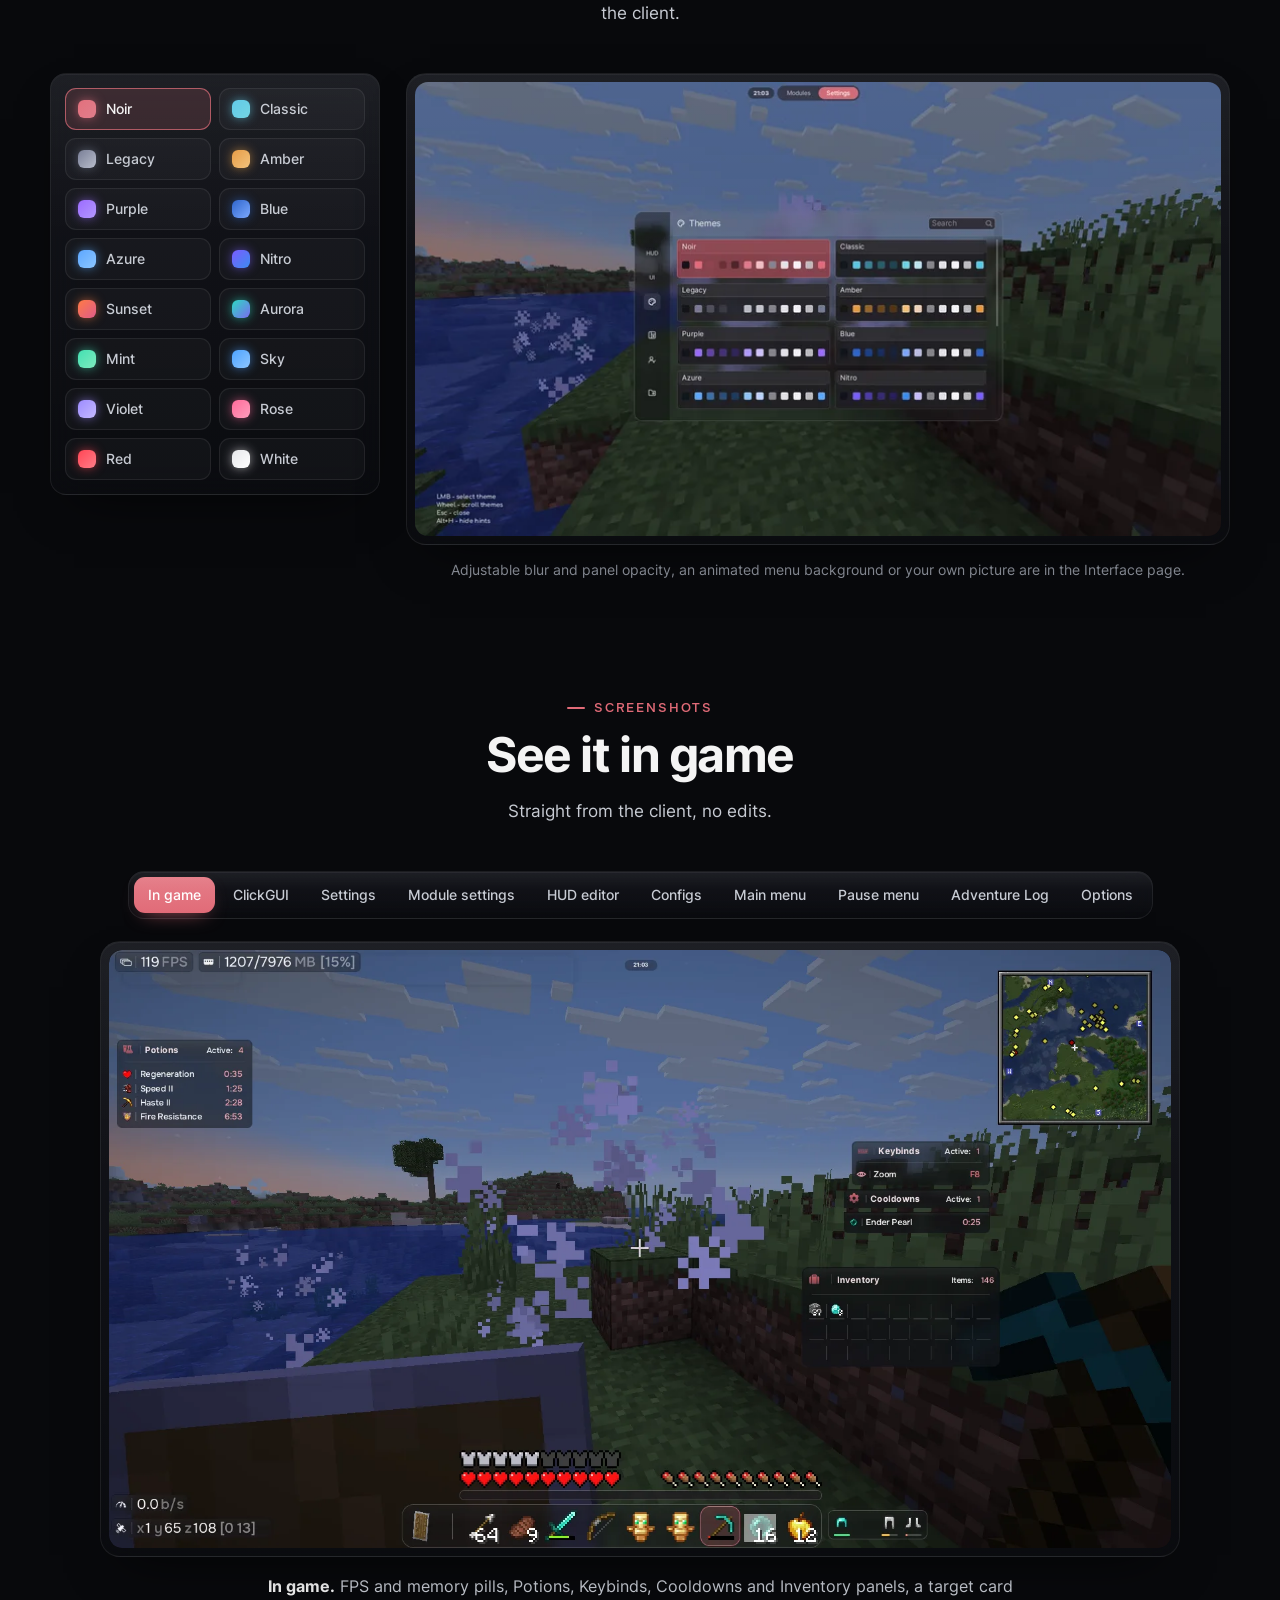
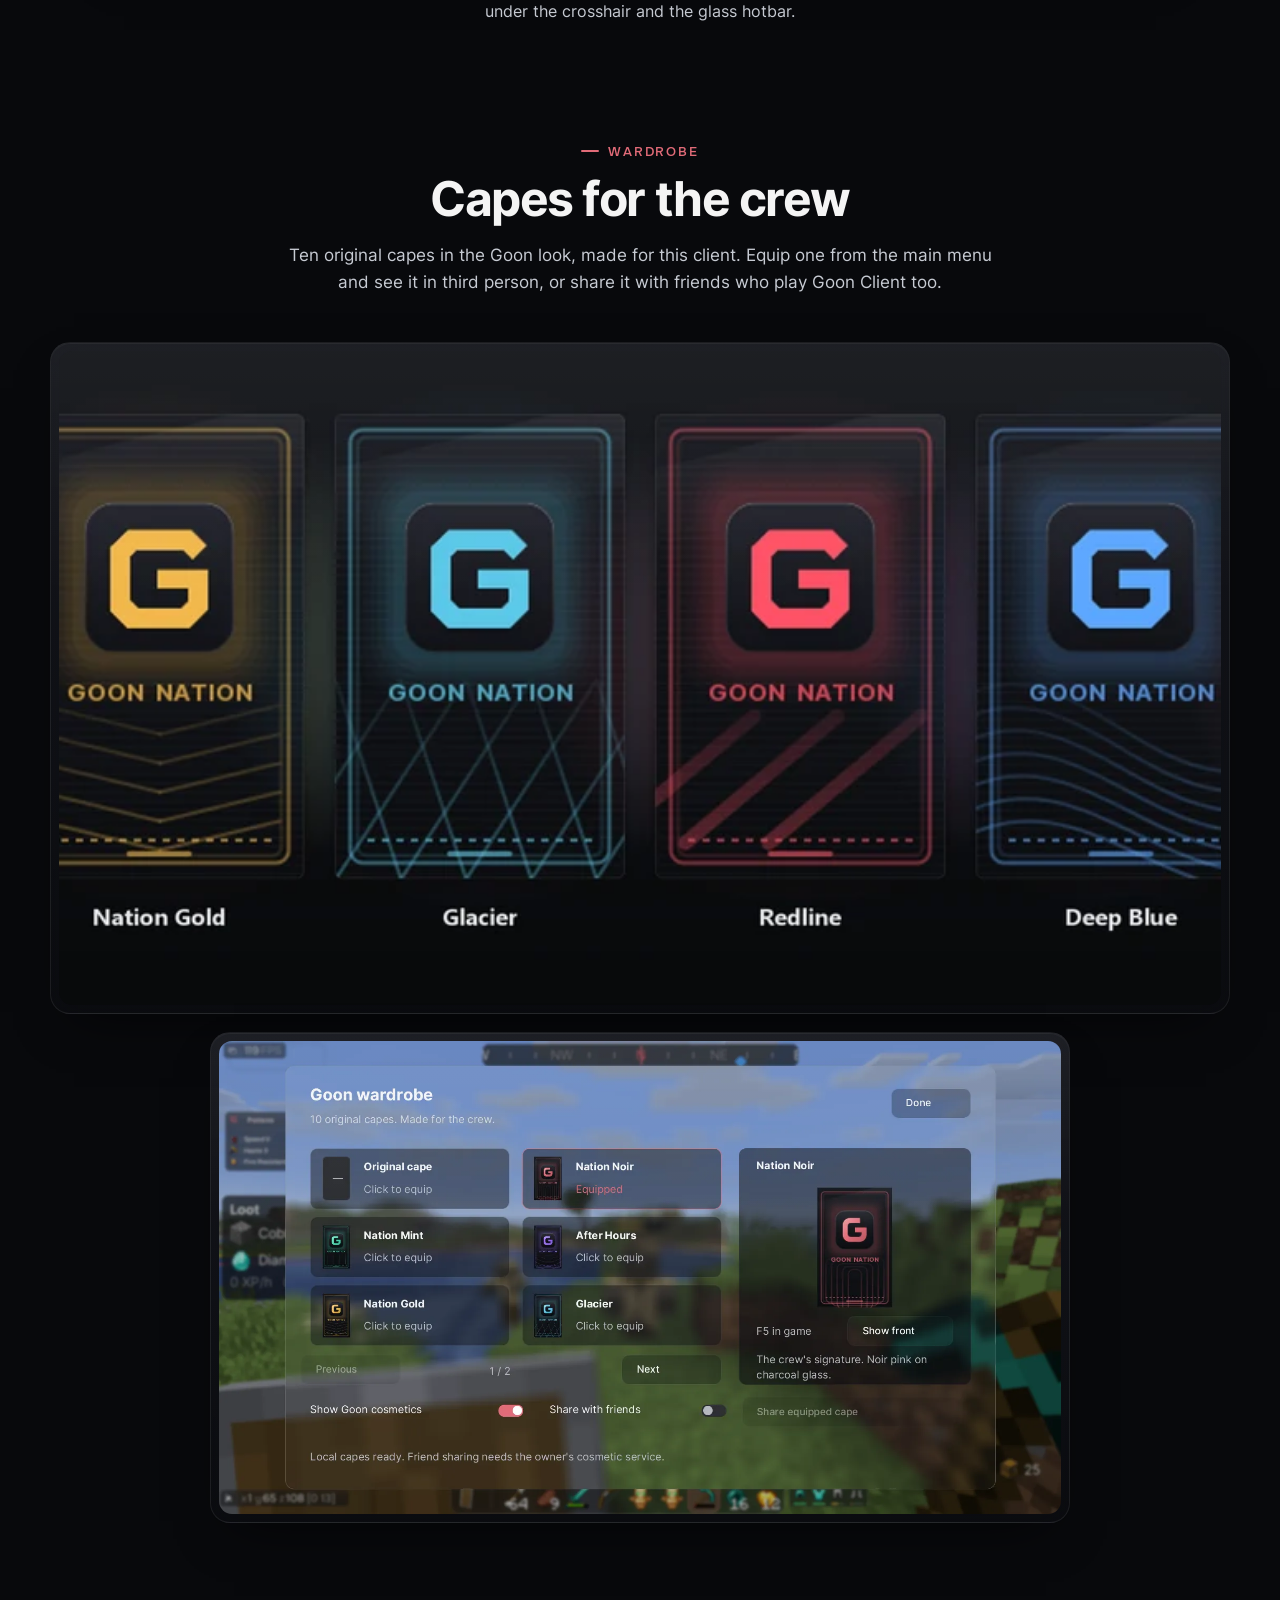
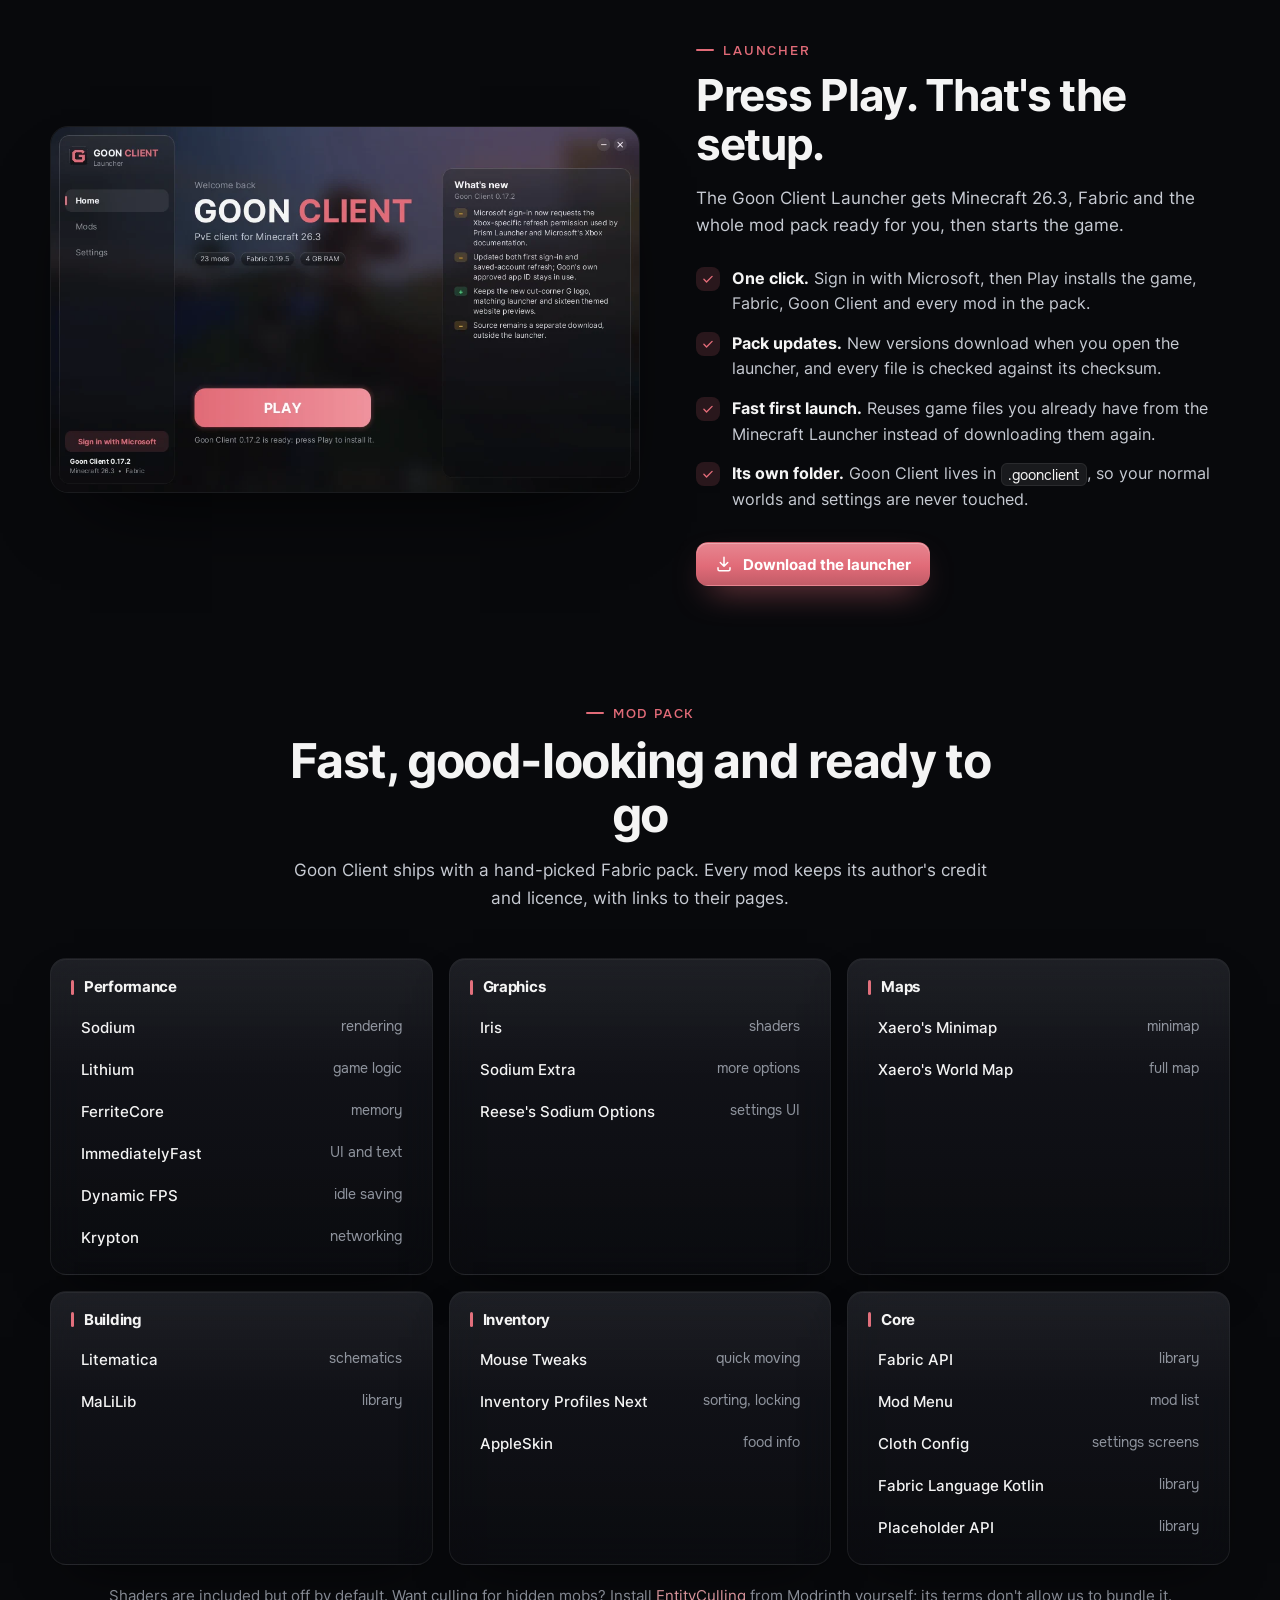
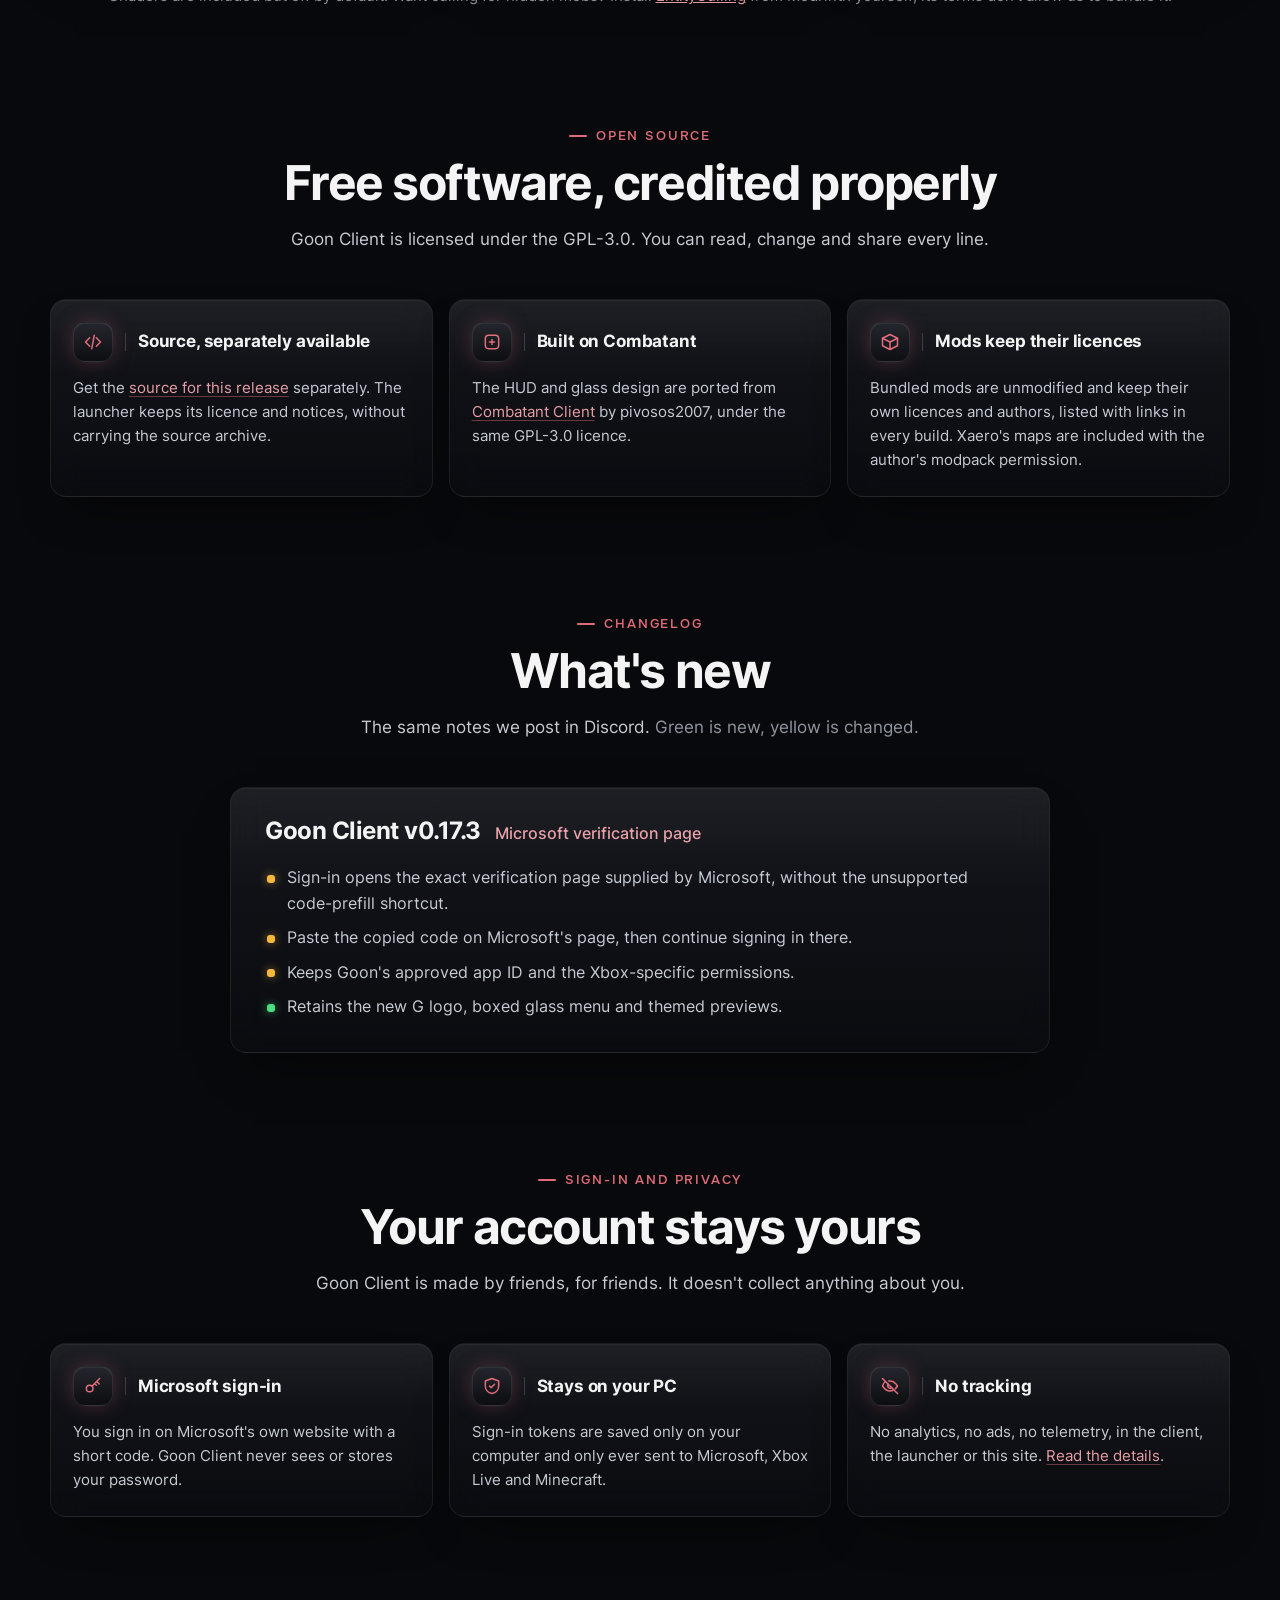
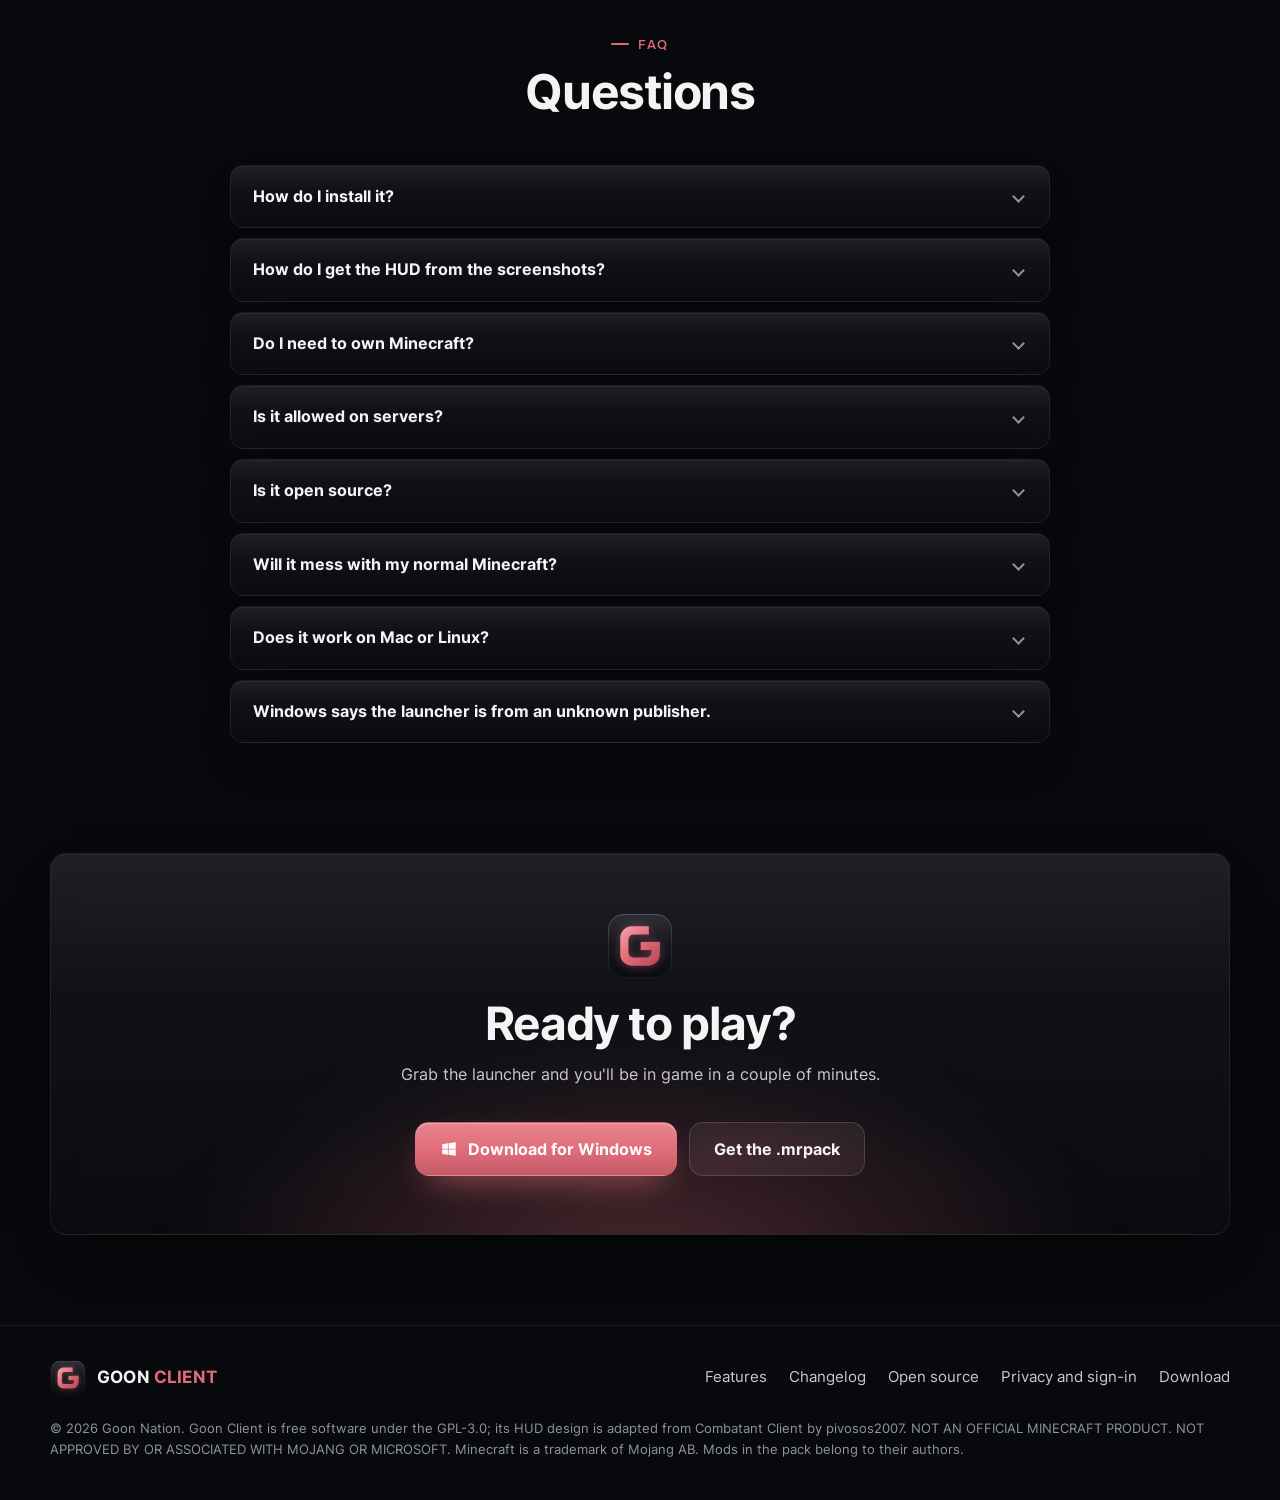
==== commit 53f89f98: "." ====
--- a/index.html
+++ b/index.html
@@ -53,7 +53,7 @@
 			<div class="hero-bg" aria-hidden="true"><img src="assets/img/hero-bg.jpg" alt="" width="960" height="540"></div>
 			<div class="wrap">
 				<div class="hero-copy">
-					<span class="chip glass"><b>v<span data-version>0.17.2</span></b>Minecraft <span data-mc>26.3</span><span class="sep"></span>Fabric<span class="sep chip-extra"></span><span class="chip-extra">Free and open source</span></span>
+					<span class="chip glass"><b>v<span data-version>0.17.3</span></b>Minecraft <span data-mc>26.3</span><span class="sep"></span>Fabric<span class="sep chip-extra"></span><span class="chip-extra">Free and open source</span></span>
 					<h1>The PvE client that<br><span class="accent">looks the part.</span></h1>
 					<p class="hero-sub">A frosted-glass HUD, sixteen themes, waypoints, trackers and a tuned mod pack. Made by friends, for playing with friends. Set up in one click.</p>
 					<div class="hero-cta" id="download">
@@ -398,12 +398,12 @@
 				</div>
 				<article class="changelog glass reveal">
 <!-- changelog:start -->
-					<div class="changelog-head"><h3>Goon Client v0.17.2</h3><span>Microsoft sign-in correction</span></div>
+					<div class="changelog-head"><h3>Goon Client v0.17.3</h3><span>Microsoft verification page</span></div>
 					<ul>
-						<li class="change">Microsoft sign-in now requests the Xbox-specific refresh permission used by Prism Launcher and Microsoft's Xbox documentation.</li>
-						<li class="change">Updated both first sign-in and saved-account refresh; Goon's own approved app ID stays in use.</li>
-						<li class="add">Keeps the new cut-corner G logo, matching launcher and sixteen themed website previews.</li>
-						<li class="change">Source remains a separate download, outside the launcher.</li>
+						<li class="change">Sign-in opens the exact verification page supplied by Microsoft, without the unsupported code-prefill shortcut.</li>
+						<li class="change">Paste the copied code on Microsoft's page, then continue signing in there.</li>
+						<li class="change">Keeps Goon's approved app ID and the Xbox-specific permissions.</li>
+						<li class="add">Retains the new G logo, boxed glass menu and themed previews.</li>
 					</ul>
 <!-- changelog:end -->
 				</article>
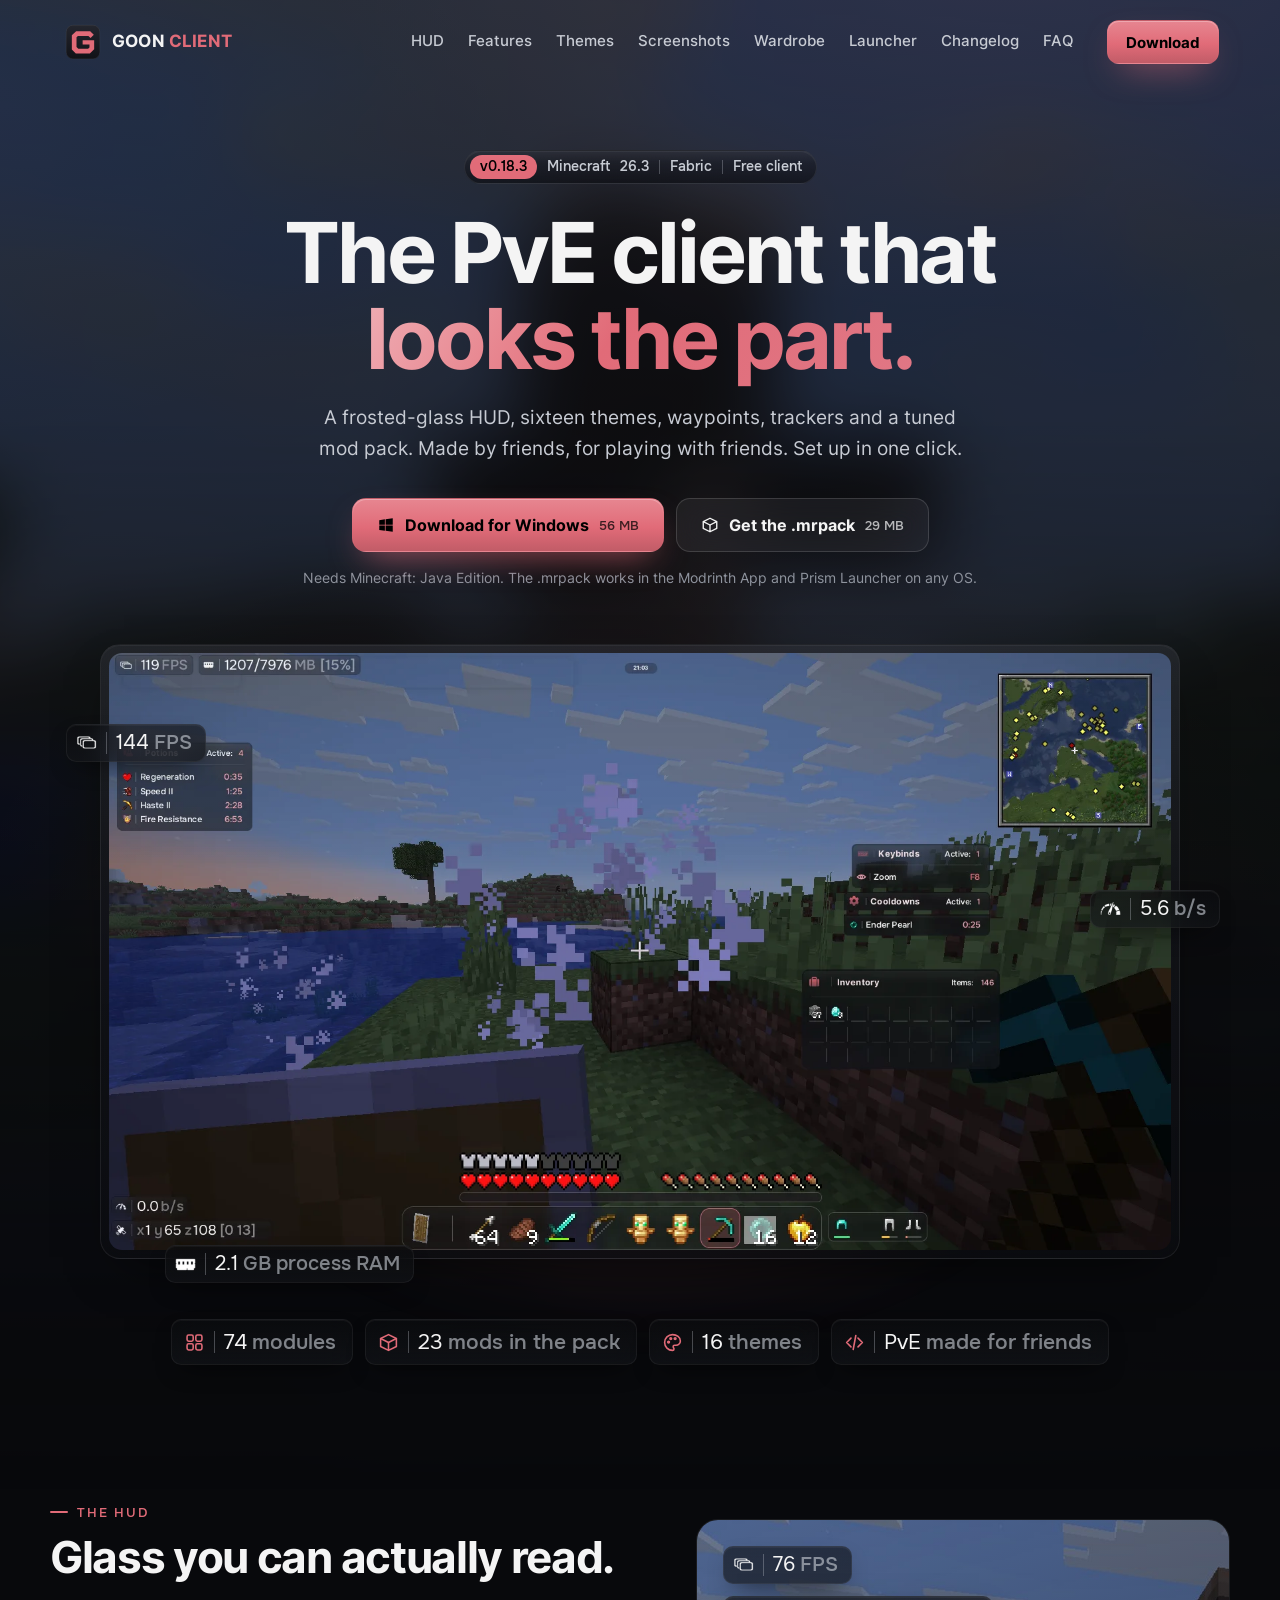
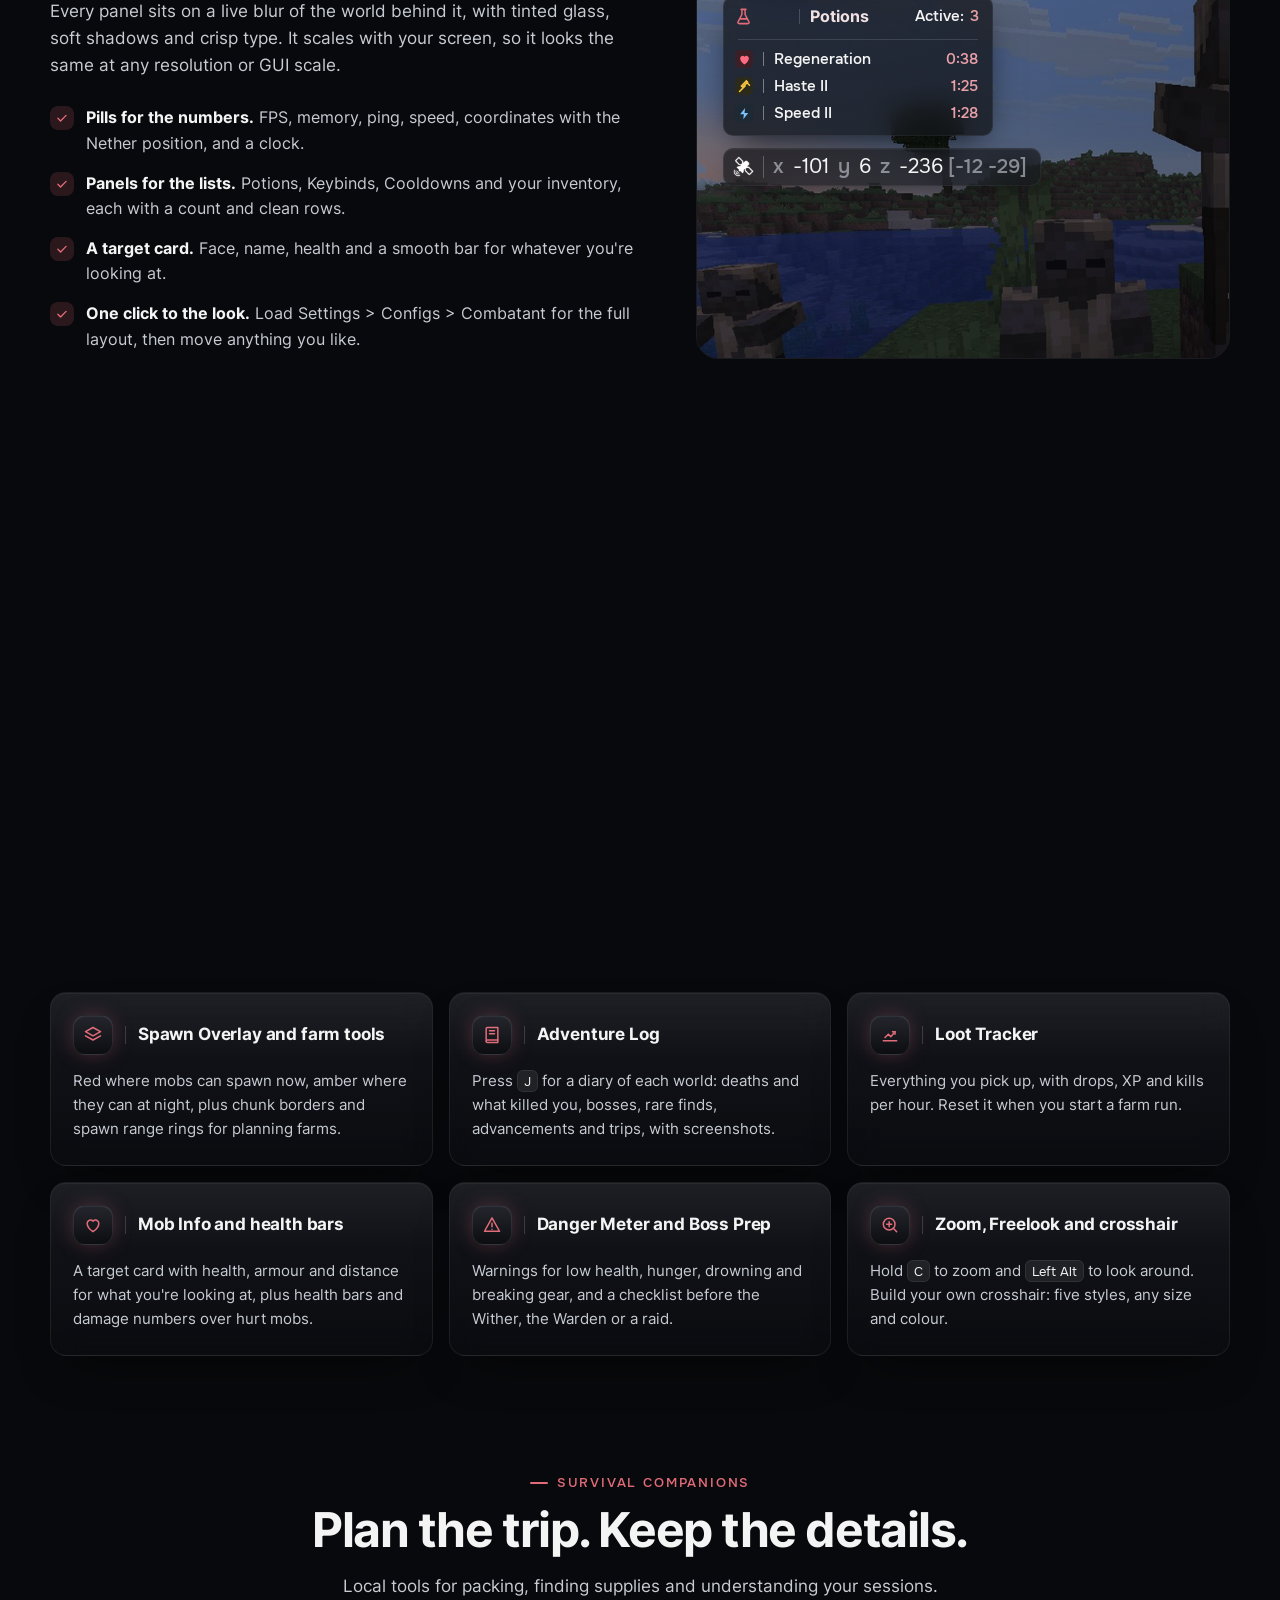
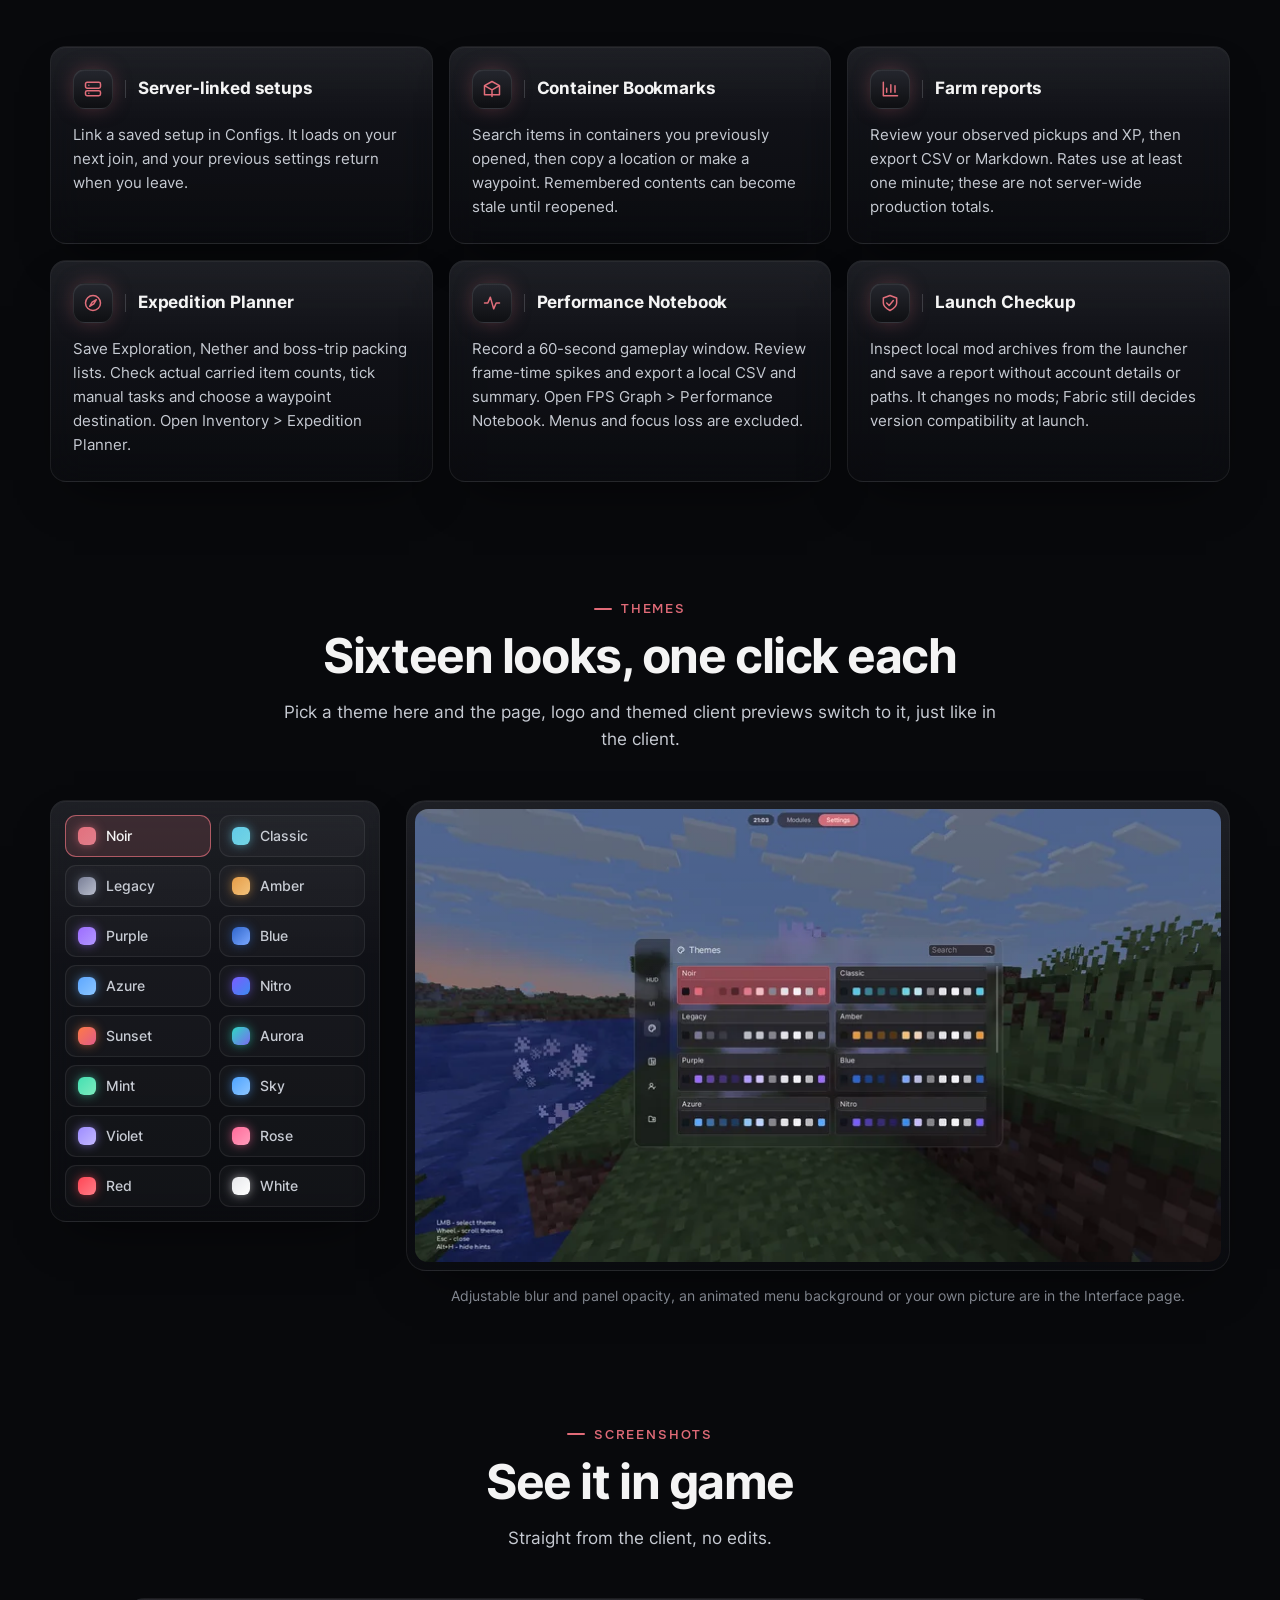
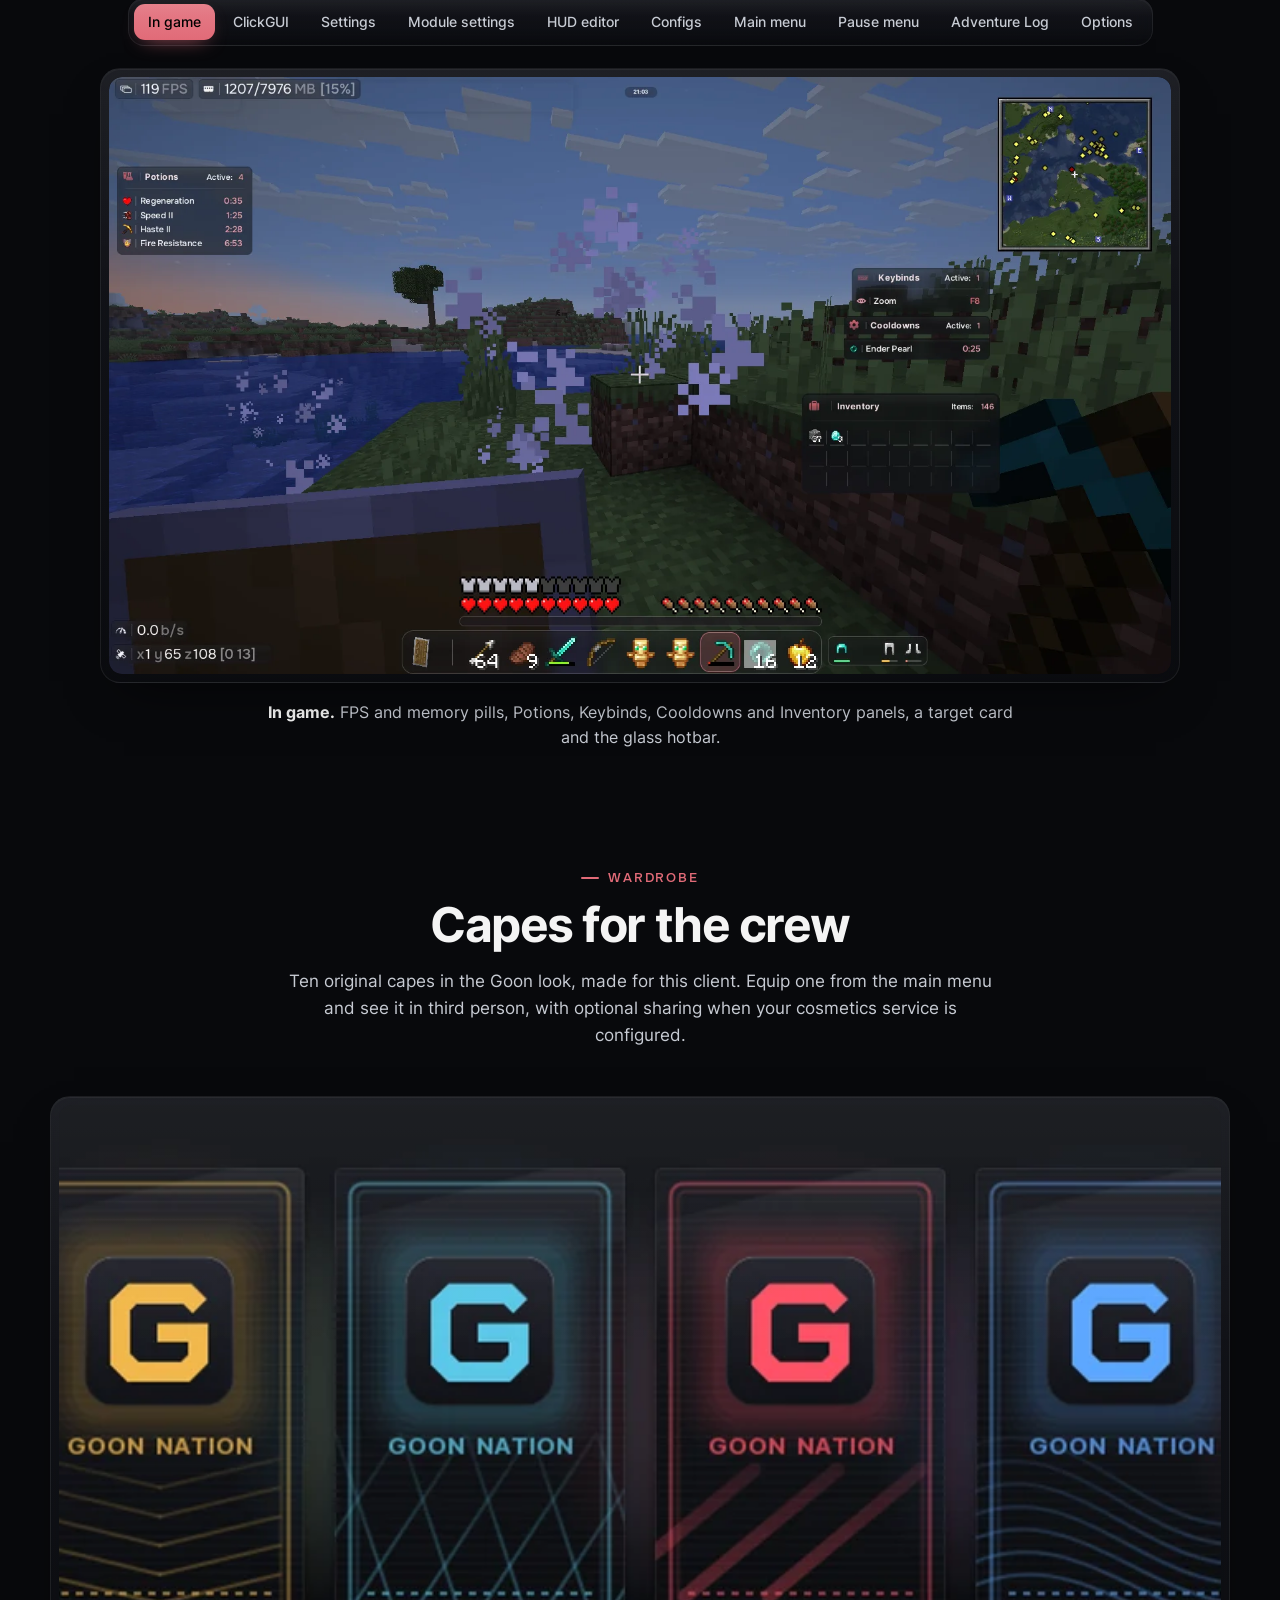
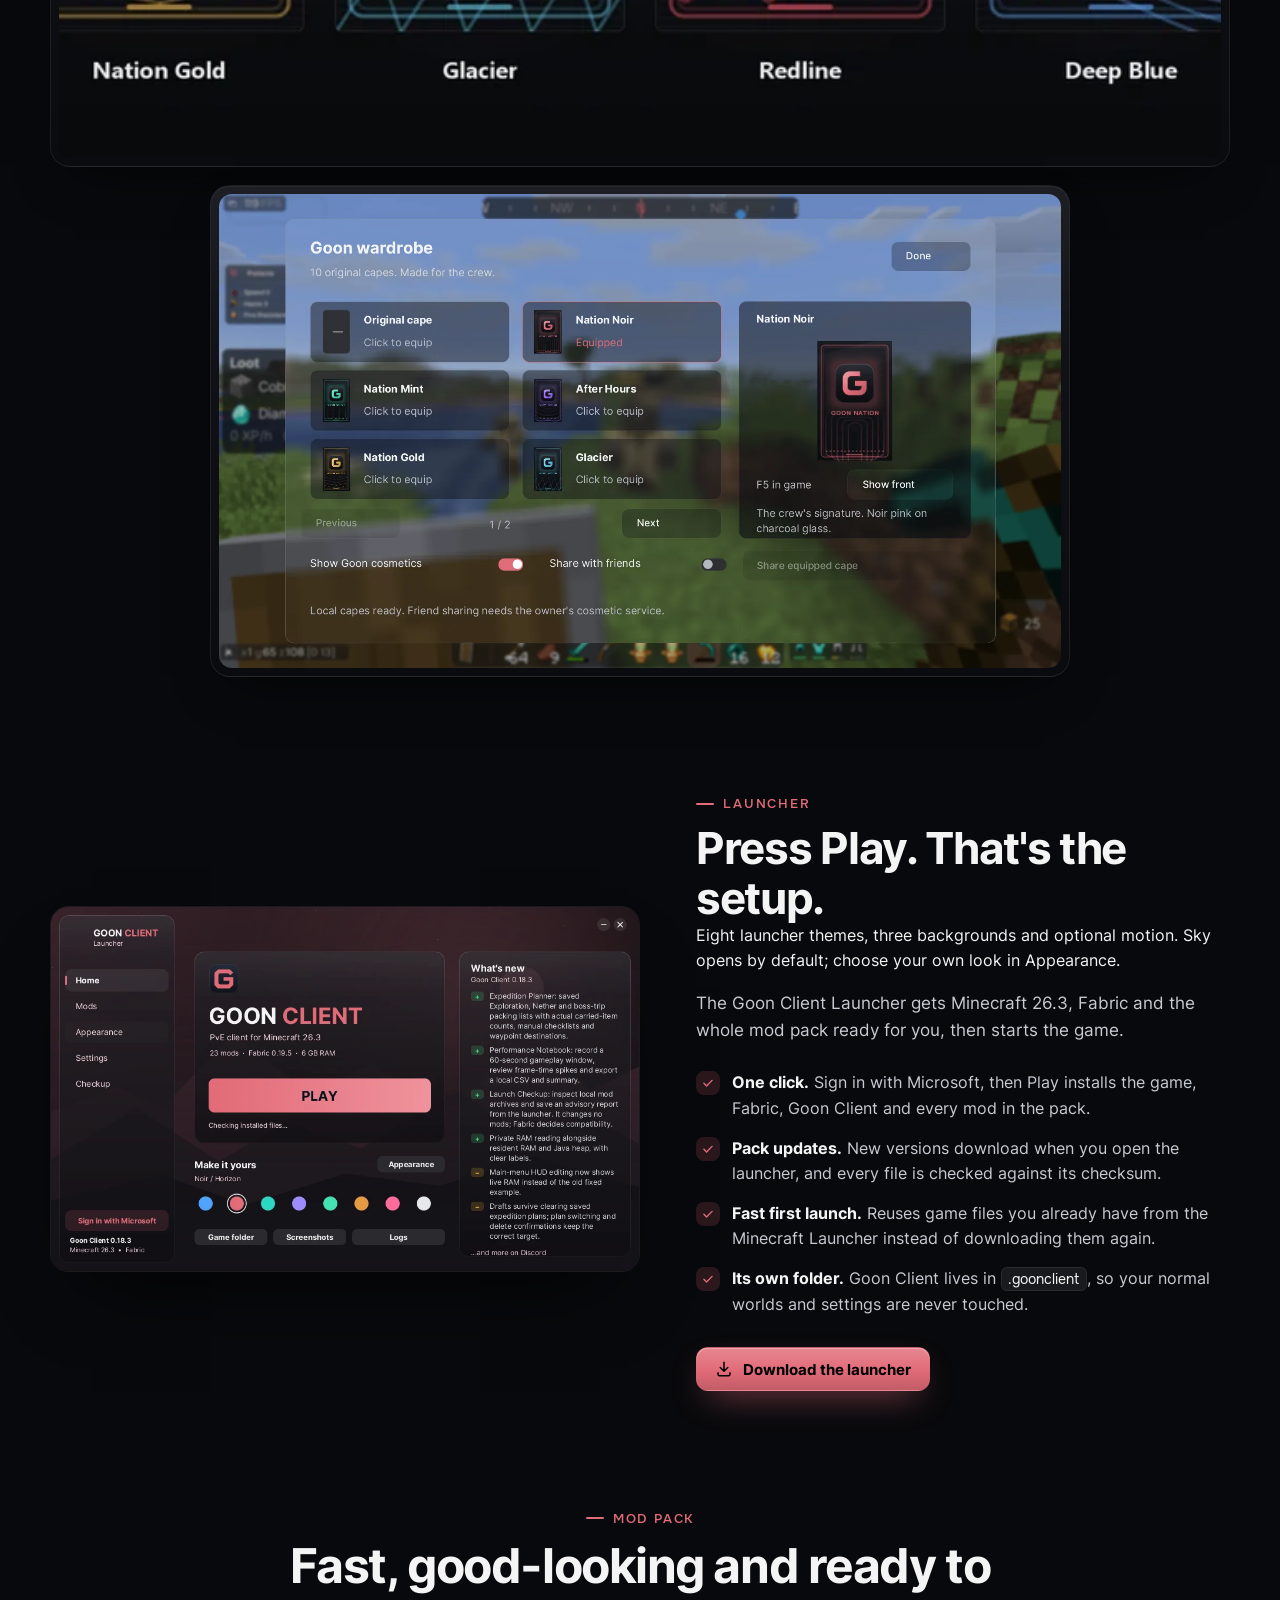
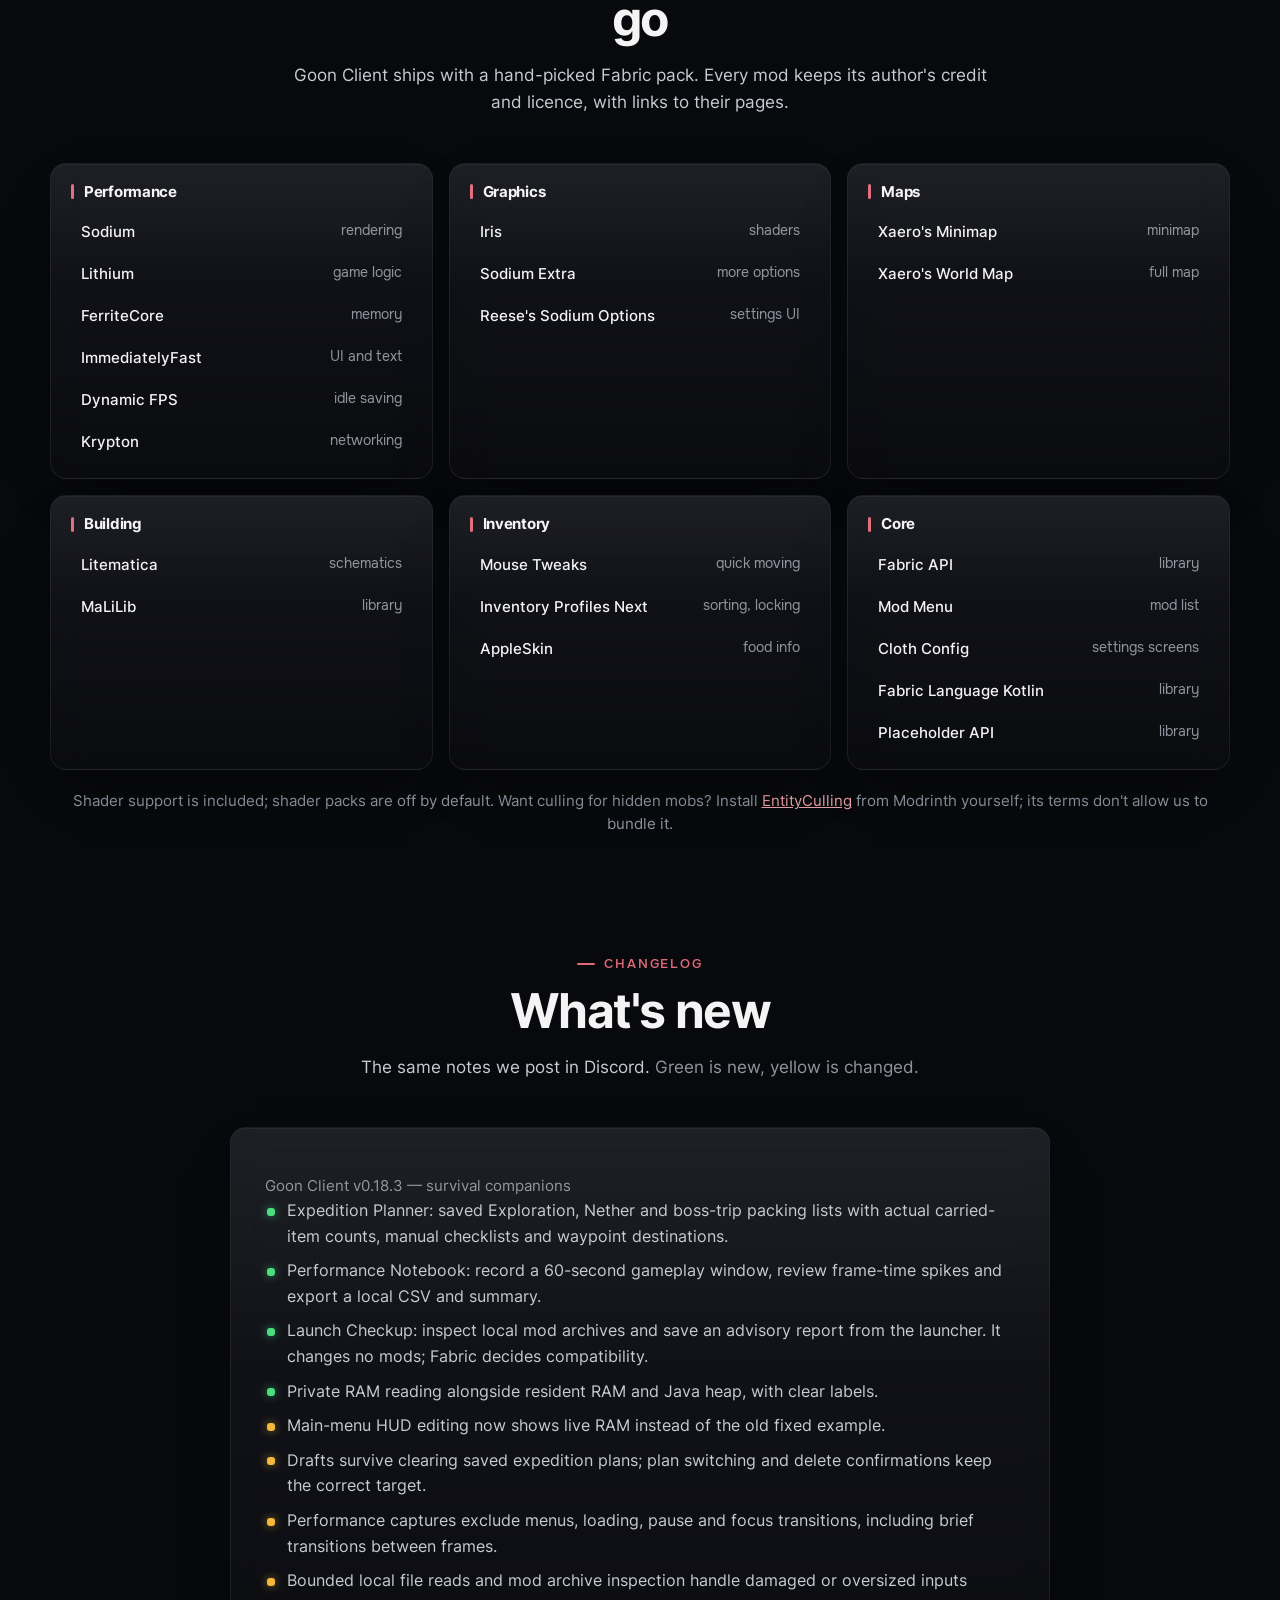
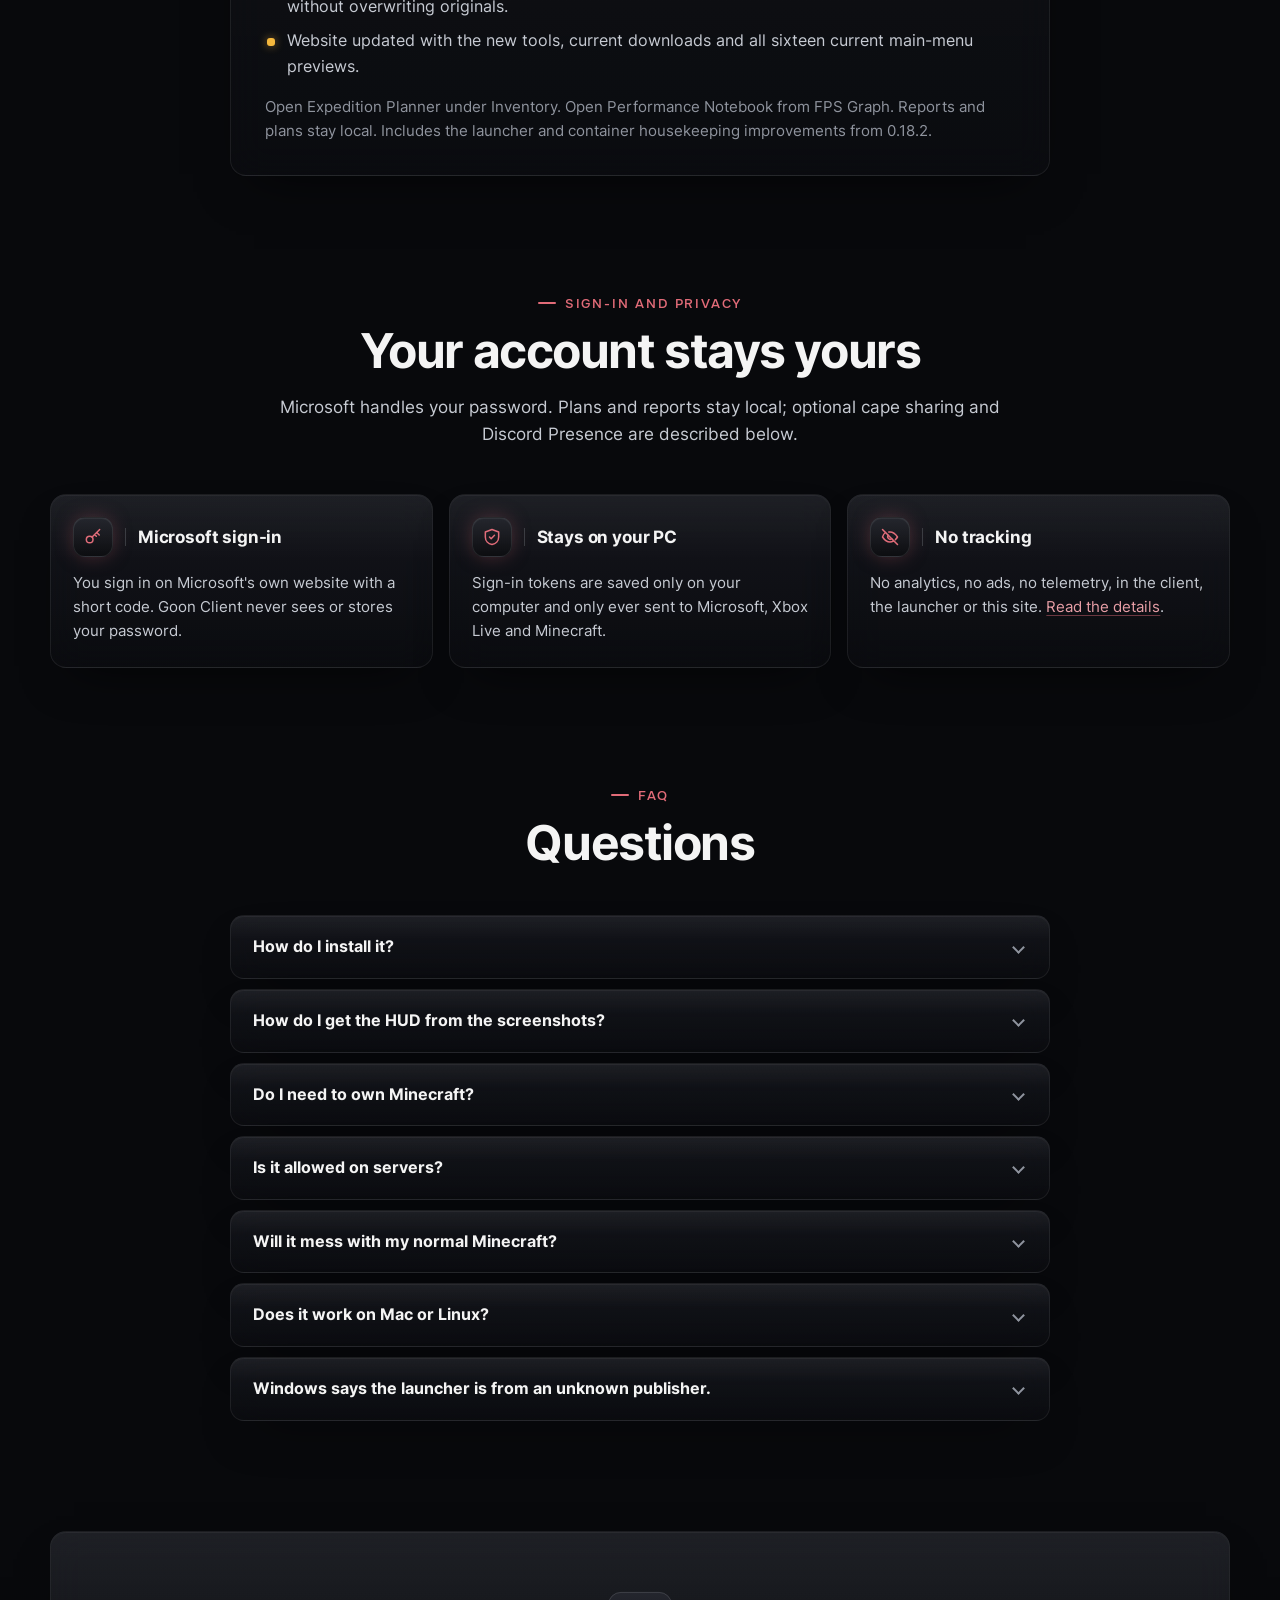
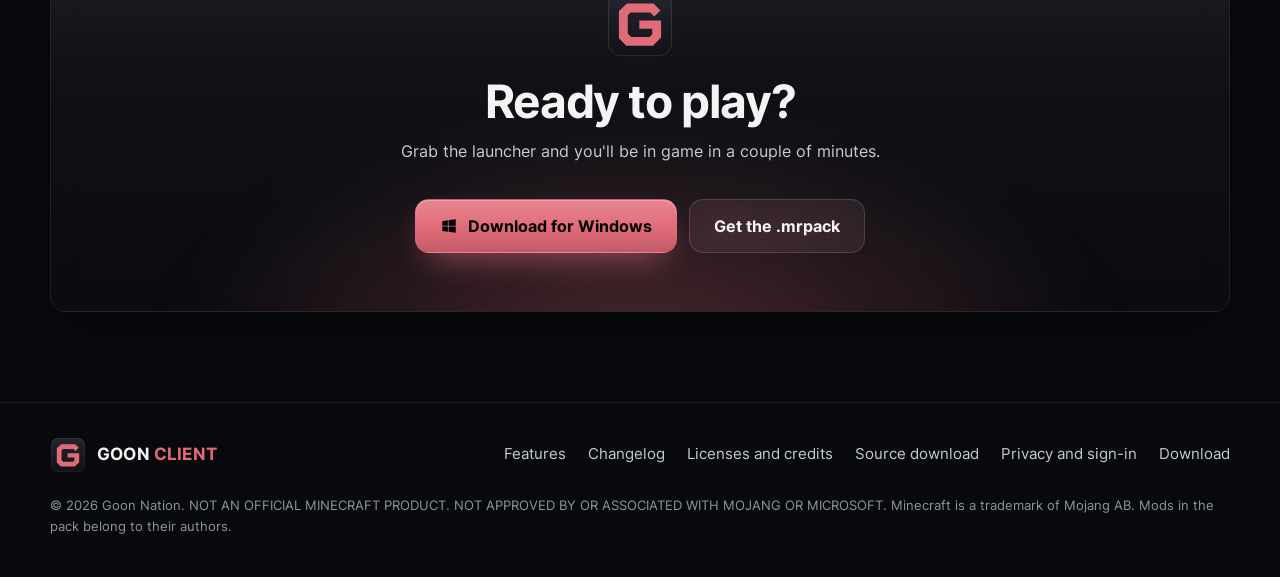
==== commit 5fb3174b: "." ====
--- a/index.html
+++ b/index.html
@@ -4,7 +4,7 @@
 	<meta charset="utf-8">
 	<meta name="viewport" content="width=device-width, initial-scale=1">
 	<title>Goon Client</title>
-	<meta name="description" content="Goon Client is a free, open-source PvE client for Minecraft Java 26.3 by Goon Nation: a frosted-glass HUD, sixteen themes, waypoints, trackers and a tuned mod pack, installed in one click.">
+	<meta name="description" content="Goon Client is a free PvE client for Minecraft Java 26.3 by Goon Nation: a frosted-glass HUD, sixteen themes, waypoints, trackers and a tuned mod pack, installed in one click.">
 	<meta name="theme-color" content="#08090c">
 	<link rel="canonical" href="https://goonnation.xyz/">
 	<link rel="icon" type="image/svg+xml" href="assets/img/mark.svg?v=0.17.1">
@@ -13,12 +13,12 @@
 	<meta property="og:type" content="website">
 	<meta property="og:site_name" content="Goon Nation">
 	<meta property="og:title" content="Goon Client: the PvE client for Minecraft 26.3">
-	<meta property="og:description" content="A frosted-glass HUD, sixteen themes, waypoints, trackers and a tuned mod pack. Free, open source, installed in one click.">
+	<meta property="og:description" content="A frosted-glass HUD, sixteen themes, waypoints, trackers and a tuned mod pack. Free, installed in one click.">
 	<meta property="og:url" content="https://goonnation.xyz/">
 	<meta property="og:image" content="https://goonnation.xyz/assets/img/og.jpg">
 	<meta name="twitter:card" content="summary_large_image">
 	<link rel="preload" href="assets/fonts/inter-bold.ttf" as="font" type="font/ttf" crossorigin>
-	<link rel="stylesheet" href="assets/css/site.css">
+	<link rel="stylesheet" href="assets/css/site.css?v=0.18.3">
 	<script>document.documentElement.classList.add("js")</script>
 </head>
 <body>
@@ -53,7 +53,7 @@
 			<div class="hero-bg" aria-hidden="true"><img src="assets/img/hero-bg.jpg" alt="" width="960" height="540"></div>
 			<div class="wrap">
 				<div class="hero-copy">
-					<span class="chip glass"><b>v<span data-version>0.17.3</span></b>Minecraft <span data-mc>26.3</span><span class="sep"></span>Fabric<span class="sep chip-extra"></span><span class="chip-extra">Free and open source</span></span>
+					<span class="chip glass"><b>v<span data-version>0.18.3</span></b>Minecraft <span data-mc>26.3</span><span class="sep"></span>Fabric<span class="sep chip-extra"></span><span class="chip-extra">Free client</span></span>
 					<h1>The PvE client that<br><span class="accent">looks the part.</span></h1>
 					<p class="hero-sub">A frosted-glass HUD, sixteen themes, waypoints, trackers and a tuned mod pack. Made by friends, for playing with friends. Set up in one click.</p>
 					<div class="hero-cta" id="download">
@@ -72,7 +72,7 @@
 				<div class="hero-shot reveal">
 					<div class="glow" aria-hidden="true"></div>
 					<div class="frame glass">
-						<img data-theme-shot="hud" src="assets/img/shot-hud-1600.webp" srcset="assets/img/shot-hud-800.webp 800w, assets/img/shot-hud-1600.webp 1600w" sizes="(max-width: 1100px) 94vw, 1060px" alt="Goon Client in game: FPS and memory pills, the Potions, Keybinds, Cooldowns and Inventory panels, a target card under the crosshair and a glass hotbar" width="1600" height="900" fetchpriority="high">
+						<img data-theme-shot="hud" src="assets/img/shot-hud-1600.webp" srcset="assets/img/shot-hud-800.webp 800w, assets/img/shot-hud-1600.webp 1600w" sizes="(max-width: 1100px) 94vw, 1060px" alt="Goon Client in game: FPS and memory pills, the Potions, Keybinds, Cooldowns and Inventory panels, a target card and a glass hotbar" width="1600" height="900" fetchpriority="high">
 					</div>
 					<div class="float float-a" aria-hidden="true">
 						<span class="hud-pill"><img src="assets/img/hud/fps.png" alt="" width="21" height="21"><span class="div"></span>144<span class="unit">FPS</span></span>
@@ -81,15 +81,15 @@
 						<span class="hud-pill"><img src="assets/img/hud/speedometer.png" alt="" width="20" height="20"><span class="div"></span>5.6<span class="unit">b/s</span></span>
 					</div>
 					<div class="float float-c" aria-hidden="true">
-						<span class="hud-pill"><img src="assets/img/hud/memory.png" alt="" width="20" height="20"><span class="div"></span>2148/8192<span class="unit">MB</span><span class="unit">[26%]</span></span>
+						<span class="hud-pill"><img src="assets/img/hud/memory.png" alt="" width="20" height="20"><span class="div"></span>2.1<span class="unit">GB process RAM</span></span>
 					</div>
 				</div>
 
 				<div class="stats">
-					<span class="hud-pill reveal"><svg viewBox="0 0 24 24" fill="none" stroke="currentColor" stroke-width="1.8" stroke-linecap="round" stroke-linejoin="round"><rect x="3.5" y="3.5" width="7" height="7" rx="1.8"/><rect x="13.5" y="3.5" width="7" height="7" rx="1.8"/><rect x="3.5" y="13.5" width="7" height="7" rx="1.8"/><rect x="13.5" y="13.5" width="7" height="7" rx="1.8"/></svg><span class="div"></span>71<span class="unit">modules</span></span>
+					<span class="hud-pill reveal"><svg viewBox="0 0 24 24" fill="none" stroke="currentColor" stroke-width="1.8" stroke-linecap="round" stroke-linejoin="round"><rect x="3.5" y="3.5" width="7" height="7" rx="1.8"/><rect x="13.5" y="3.5" width="7" height="7" rx="1.8"/><rect x="3.5" y="13.5" width="7" height="7" rx="1.8"/><rect x="13.5" y="13.5" width="7" height="7" rx="1.8"/></svg><span class="div"></span>74<span class="unit">modules</span></span>
 					<span class="hud-pill reveal"><svg viewBox="0 0 24 24" fill="none" stroke="currentColor" stroke-width="1.8" stroke-linejoin="round"><path d="M21 7.5l-9-4.5-9 4.5 9 4.5 9-4.5z"/><path d="M3 7.5v9l9 4.5 9-4.5v-9M12 12v9"/></svg><span class="div"></span><strong data-mods>23</strong><span class="unit">mods in the pack</span></span>
 					<span class="hud-pill reveal"><svg viewBox="0 0 24 24" fill="none" stroke="currentColor" stroke-width="1.8" stroke-linejoin="round"><path d="M12 3a9 9 0 1 0 0 18c1.1 0 1.7-.8 1.7-1.7 0-.5-.2-.9-.5-1.2-.3-.3-.5-.7-.5-1.2 0-.9.8-1.7 1.7-1.7H16a5 5 0 0 0 5-5c0-4-4-7.2-9-7.2z"/><circle cx="7.5" cy="11.5" r="1"/><circle cx="10" cy="7.5" r="1"/><circle cx="15" cy="7.5" r="1"/></svg><span class="div"></span>16<span class="unit">themes</span></span>
-					<span class="hud-pill reveal"><svg viewBox="0 0 24 24" fill="none" stroke="currentColor" stroke-width="1.8" stroke-linecap="round" stroke-linejoin="round"><path d="M8 7l-5 5 5 5M16 7l5 5-5 5M13.5 4l-3 16"/></svg><span class="div"></span>GPL-3.0<span class="unit">open source</span></span>
+					<span class="hud-pill reveal"><svg viewBox="0 0 24 24" fill="none" stroke="currentColor" stroke-width="1.8" stroke-linecap="round" stroke-linejoin="round"><path d="M8 7l-5 5 5 5M16 7l5 5-5 5M13.5 4l-3 16"/></svg><span class="div"></span>PvE<span class="unit">made for friends</span></span>
 				</div>
 			</div>
 		</section>
@@ -177,6 +177,42 @@
 				</div>
 			</div>
 		</section>
+
+        <section class="section" id="survival-tools">
+            <div class="wrap">
+                <div class="section-head reveal">
+                    <span class="eyebrow">Survival companions</span>
+                    <h2>Plan the trip. Keep the details.</h2>
+                    <p>Local tools for packing, finding supplies and understanding your sessions.</p>
+                </div>
+                <div class="features">
+                    <article class="feature glass reveal">
+                        <div class="feature-head"><div class="icon"><svg viewBox="0 0 24 24" fill="none" stroke="currentColor" stroke-width="1.8" stroke-linecap="round" stroke-linejoin="round"><rect x="3" y="4" width="18" height="7" rx="2"/><rect x="3" y="14" width="18" height="6" rx="2"/><path d="M7 7.5h.01M7 17h.01"/></svg></div><span class="div"></span><h3>Server-linked setups</h3></div>
+                        <p>Link a saved setup in Configs. It loads on your next join, and your previous settings return when you leave.</p>
+                    </article>
+                    <article class="feature glass reveal">
+                        <div class="feature-head"><div class="icon"><svg viewBox="0 0 24 24" fill="none" stroke="currentColor" stroke-width="1.8" stroke-linecap="round" stroke-linejoin="round"><path d="M3 8l9-5 9 5v11H3zM3 8l9 5 9-5M12 13v8"/></svg></div><span class="div"></span><h3>Container Bookmarks</h3></div>
+                        <p>Search items in containers you previously opened, then copy a location or make a waypoint. Remembered contents can become stale until reopened.</p>
+                    </article>
+                    <article class="feature glass reveal">
+                        <div class="feature-head"><div class="icon"><svg viewBox="0 0 24 24" fill="none" stroke="currentColor" stroke-width="1.8" stroke-linecap="round" stroke-linejoin="round"><path d="M4 20V4M4 20h17M8 16v-5M13 16V7M18 16v-8"/></svg></div><span class="div"></span><h3>Farm reports</h3></div>
+                        <p>Review your observed pickups and XP, then export CSV or Markdown. Rates use at least one minute; these are not server-wide production totals.</p>
+                    </article>
+                    <article class="feature glass reveal">
+                        <div class="feature-head"><div class="icon"><svg viewBox="0 0 24 24" fill="none" stroke="currentColor" stroke-width="1.8" stroke-linecap="round" stroke-linejoin="round"><circle cx="12" cy="12" r="9"/><path d="M16 8l-3 5-5 3 3-5z"/></svg></div><span class="div"></span><h3>Expedition Planner</h3></div>
+                        <p>Save Exploration, Nether and boss-trip packing lists. Check actual carried item counts, tick manual tasks and choose a waypoint destination. Open Inventory &gt; Expedition Planner.</p>
+                    </article>
+                    <article class="feature glass reveal">
+                        <div class="feature-head"><div class="icon"><svg viewBox="0 0 24 24" fill="none" stroke="currentColor" stroke-width="1.8" stroke-linecap="round" stroke-linejoin="round"><path d="M3 12h4l3-7 4 14 3-7h4"/></svg></div><span class="div"></span><h3>Performance Notebook</h3></div>
+                        <p>Record a 60-second gameplay window. Review frame-time spikes and export a local CSV and summary. Open FPS Graph &gt; Performance Notebook. Menus and focus loss are excluded.</p>
+                    </article>
+                    <article class="feature glass reveal">
+                        <div class="feature-head"><div class="icon"><svg viewBox="0 0 24 24" fill="none" stroke="currentColor" stroke-width="1.8" stroke-linecap="round" stroke-linejoin="round"><path d="M12 3l8 3v6c0 5-8 9-8 9s-8-4-8-9V6zM8 12l3 3 5-6"/></svg></div><span class="div"></span><h3>Launch Checkup</h3></div>
+                        <p>Inspect local mod archives from the launcher and save a report without account details or paths. It changes no mods; Fabric still decides version compatibility at launch.</p>
+                    </article>
+                </div>
+            </div>
+        </section>
 
 		<!-- Themes -->
 		<section class="section" id="themes">
@@ -246,13 +282,13 @@
 							<img data-shot="module" src="assets/img/shot-module-1600.webp" srcset="assets/img/shot-module-800.webp 800w, assets/img/shot-module-1600.webp 1600w" sizes="(max-width: 1100px) 94vw, 1060px" alt="A module's settings panel with switches, sliders and option lists" width="1600" height="900" loading="lazy">
 							<img data-shot="editor" src="assets/img/shot-editor-1600.webp" srcset="assets/img/shot-editor-800.webp 800w, assets/img/shot-editor-1600.webp 1600w" sizes="(max-width: 1100px) 94vw, 1060px" alt="The HUD editor with the Potions panel selected and its settings listed beside it" width="1600" height="900" loading="lazy">
 							<img data-shot="configs" src="assets/img/shot-configs-1600.webp" srcset="assets/img/shot-configs-800.webp 800w, assets/img/shot-configs-1600.webp 1600w" sizes="(max-width: 1100px) 94vw, 1060px" alt="The Configs page with built-in setups like Combatant, Survival, Builder and Boss run" width="1600" height="900" loading="lazy">
-							<img data-shot="title" src="assets/img/shot-title-1600.webp" srcset="assets/img/shot-title-800.webp 800w, assets/img/shot-title-1600.webp 1600w" sizes="(max-width: 1100px) 94vw, 1060px" alt="The Goon Client main menu with the logo, a button column, a What's new card and the account card" width="1600" height="900" loading="lazy">
+							<img data-shot="title" data-themed src="assets/img/shot-title-1600.webp" srcset="assets/img/shot-title-800.webp 800w, assets/img/shot-title-1600.webp 1600w" sizes="(max-width: 1100px) 94vw, 1060px" alt="The Goon Client main menu preview" width="1600" height="900" loading="lazy">
 							<img data-shot="pause" src="assets/img/shot-pause-1600.webp" srcset="assets/img/shot-pause-800.webp 800w, assets/img/shot-pause-1600.webp 1600w" sizes="(max-width: 1100px) 94vw, 1060px" alt="The pause menu over the game, with glass buttons and a This session card" width="1600" height="900" loading="lazy">
 							<img data-shot="log" src="assets/img/shot-log-1600.webp" srcset="assets/img/shot-log-800.webp 800w, assets/img/shot-log-1600.webp 1600w" sizes="(max-width: 1100px) 94vw, 1060px" alt="The Adventure Log listing finds, a boss fight, an advancement, a death and a trip to the Nether" width="1600" height="900" loading="lazy">
 							<img data-shot="options" src="assets/img/shot-options-1600.webp" srcset="assets/img/shot-options-800.webp 800w, assets/img/shot-options-1600.webp 1600w" sizes="(max-width: 1100px) 94vw, 1060px" alt="The Goon Options hub with cards for every settings page and a field-of-view slider" width="1600" height="900" loading="lazy">
 						</div>
 					</div>
-					<p class="caption" id="caption" aria-live="polite"><strong>In game.</strong> FPS and memory pills, Potions, Keybinds, Cooldowns and Inventory panels, a target card under the crosshair and the glass hotbar.</p>
+					<p class="caption" id="caption" aria-live="polite"><strong>In game.</strong> FPS and memory pills, Potions, Keybinds, Cooldowns and Inventory panels, a target card and the glass hotbar.</p>
 				</div>
 			</div>
 		</section>
@@ -263,7 +299,7 @@
 				<div class="section-head reveal">
 					<span class="eyebrow">Wardrobe</span>
 					<h2>Capes for the crew</h2>
-					<p>Ten original capes in the Goon look, made for this client. Equip one from the main menu and see it in third person, or share it with friends who play Goon Client too.</p>
+					<p>Ten original capes in the Goon look, made for this client. Equip one from the main menu and see it in third person, with optional sharing when your cosmetics service is configured.</p>
 				</div>
 				<div class="frame glass reveal capes-strip">
 					<img src="assets/img/capes-2000.webp" srcset="assets/img/capes-1000.webp 1000w, assets/img/capes-2000.webp 2000w" sizes="(max-width: 1100px) 94vw, 1180px" alt="All ten Goon capes side by side: Nation Noir, Nation Mint, After Hours, Nation Gold, Glacier, Redline, Deep Blue, Rose Signal, Ghost and Ember" width="2000" height="396" loading="lazy">
@@ -278,11 +314,12 @@
 		<section class="section" id="launcher">
 			<div class="wrap split">
 				<div class="launcher-shot reveal">
-					<img src="assets/img/launcher-home.webp" alt="The Goon Client Launcher home page with a big Play button and the What's new list" width="1000" height="620" loading="lazy">
+					<img data-launcher-shot src="assets/img/launcher-sky.webp" alt="The Goon Client Launcher home page with a big Play button and the What's new list" width="1000" height="620" loading="lazy">
 				</div>
 				<div class="reveal">
 					<span class="eyebrow">Launcher</span>
 					<h2>Press Play. That's the setup.</h2>
+                    <p>Eight launcher themes, three backgrounds and optional motion. Sky opens by default; choose your own look in Appearance.</p>
 					<p class="lede">The Goon Client Launcher gets Minecraft <span data-mc>26.3</span>, Fabric and the whole mod pack ready for you, then starts the game.</p>
 					<ul class="checks">
 						<li><span class="check"><svg viewBox="0 0 24 24" fill="none" stroke="currentColor" stroke-width="2.4" stroke-linecap="round" stroke-linejoin="round"><path d="M5 12.5l4.5 4.5L19 7.5"/></svg></span><span><strong>One click.</strong> Sign in with Microsoft, then Play installs the game, Fabric, Goon Client and every mod in the pack.</span></li>
@@ -359,32 +396,7 @@
 						</ul>
 					</div>
 				</div>
-				<p class="pack-note reveal">Shaders are included but off by default. Want culling for hidden mobs? Install <a href="https://modrinth.com/mod/entityculling" target="_blank" rel="noopener">EntityCulling</a> from Modrinth yourself; its terms don't allow us to bundle it.</p>
-			</div>
-		</section>
-
-		<!-- Open source -->
-		<section class="section" id="source">
-			<div class="wrap">
-				<div class="section-head reveal">
-					<span class="eyebrow">Open source</span>
-					<h2>Free software, credited properly</h2>
-					<p>Goon Client is licensed under the GPL-3.0. You can read, change and share every line.</p>
-				</div>
-				<div class="open">
-					<article class="feature glass reveal">
-						<div class="feature-head"><div class="icon"><svg viewBox="0 0 24 24" fill="none" stroke="currentColor" stroke-width="1.8" stroke-linecap="round" stroke-linejoin="round"><path d="M8 7l-5 5 5 5M16 7l5 5-5 5M13.5 4l-3 16"/></svg></div><span class="div"></span><h3>Source, separately available</h3></div>
-						<p>Get the <a href="download/GoonClient-Source.zip" download>source for this release</a> separately. The launcher keeps its licence and notices, without carrying the source archive.</p>
-					</article>
-					<article class="feature glass reveal">
-						<div class="feature-head"><div class="icon"><svg viewBox="0 0 24 24" fill="none" stroke="currentColor" stroke-width="1.8" stroke-linecap="round" stroke-linejoin="round"><rect x="4" y="4" width="16" height="16" rx="4"/><path d="M9 12h6M12 9v6"/></svg></div><span class="div"></span><h3>Built on Combatant</h3></div>
-						<p>The HUD and glass design are ported from <a href="https://github.com/pivosos2007/combatant-client" target="_blank" rel="noopener">Combatant Client</a> by pivosos2007, under the same GPL-3.0 licence.</p>
-					</article>
-					<article class="feature glass reveal">
-						<div class="feature-head"><div class="icon"><svg viewBox="0 0 24 24" fill="none" stroke="currentColor" stroke-width="1.8" stroke-linecap="round" stroke-linejoin="round"><path d="M21 7.5l-9-4.5-9 4.5 9 4.5 9-4.5z"/><path d="M3 7.5v9l9 4.5 9-4.5v-9M12 12v9"/></svg></div><span class="div"></span><h3>Mods keep their licences</h3></div>
-						<p>Bundled mods are unmodified and keep their own licences and authors, listed with links in every build. Xaero's maps are included with the author's modpack permission.</p>
-					</article>
-				</div>
+				<p class="pack-note reveal">Shader support is included; shader packs are off by default. Want culling for hidden mobs? Install <a href="https://modrinth.com/mod/entityculling" target="_blank" rel="noopener">EntityCulling</a> from Modrinth yourself; its terms don't allow us to bundle it.</p>
 			</div>
 		</section>
 
@@ -398,13 +410,19 @@
 				</div>
 				<article class="changelog glass reveal">
 <!-- changelog:start -->
-					<div class="changelog-head"><h3>Goon Client v0.17.3</h3><span>Microsoft verification page</span></div>
+					<p class="intro">Goon Client v0.18.3 — survival companions</p>
 					<ul>
-						<li class="change">Sign-in opens the exact verification page supplied by Microsoft, without the unsupported code-prefill shortcut.</li>
-						<li class="change">Paste the copied code on Microsoft's page, then continue signing in there.</li>
-						<li class="change">Keeps Goon's approved app ID and the Xbox-specific permissions.</li>
-						<li class="add">Retains the new G logo, boxed glass menu and themed previews.</li>
+						<li class="add">Expedition Planner: saved Exploration, Nether and boss-trip packing lists with actual carried-item counts, manual checklists and waypoint destinations.</li>
+						<li class="add">Performance Notebook: record a 60-second gameplay window, review frame-time spikes and export a local CSV and summary.</li>
+						<li class="add">Launch Checkup: inspect local mod archives and save an advisory report from the launcher. It changes no mods; Fabric decides compatibility.</li>
+						<li class="add">Private RAM reading alongside resident RAM and Java heap, with clear labels.</li>
+						<li class="change">Main-menu HUD editing now shows live RAM instead of the old fixed example.</li>
+						<li class="change">Drafts survive clearing saved expedition plans; plan switching and delete confirmations keep the correct target.</li>
+						<li class="change">Performance captures exclude menus, loading, pause and focus transitions, including brief transitions between frames.</li>
+						<li class="change">Bounded local file reads and mod archive inspection handle damaged or oversized inputs without overwriting originals.</li>
+						<li class="change">Website updated with the new tools, current downloads and all sixteen current main-menu previews.</li>
 					</ul>
+					<p class="intro">Open Expedition Planner under Inventory. Open Performance Notebook from FPS Graph. Reports and plans stay local. Includes the launcher and container housekeeping improvements from 0.18.2.</p>
 <!-- changelog:end -->
 				</article>
 			</div>
@@ -416,7 +434,7 @@
 				<div class="section-head reveal">
 					<span class="eyebrow">Sign-in and privacy</span>
 					<h2>Your account stays yours</h2>
-					<p>Goon Client is made by friends, for friends. It doesn't collect anything about you.</p>
+					<p>Microsoft handles your password. Plans and reports stay local; optional cape sharing and Discord Presence are described below.</p>
 				</div>
 				<div class="trust">
 					<article class="feature glass reveal">
@@ -458,10 +476,6 @@
 					<details class="glass reveal">
 						<summary>Is it allowed on servers?</summary>
 						<p>Goon Client is made for survival quality of life, not for getting an edge in PvP. Still, every server has its own rules, and some don't allow things like minimaps or fullbright. Check your server's rules and turn off anything they don't allow.</p>
-					</details>
-					<details class="glass reveal">
-						<summary>Is it open source?</summary>
-						<p>Yes, under the GPL-3.0. The <a href="download/GoonClient-Source.zip" download>separate source download</a> matches the current release. The HUD design comes from <a href="https://github.com/pivosos2007/combatant-client" target="_blank" rel="noopener">Combatant Client</a>, also GPL-3.0.</p>
 					</details>
 					<details class="glass reveal">
 						<summary>Will it mess with my normal Minecraft?</summary>
@@ -508,15 +522,16 @@
 				<nav class="foot-links" aria-label="Footer">
 					<a href="#features">Features</a>
 					<a href="#changelog">Changelog</a>
-					<a href="#source">Open source</a>
+					<a href="licenses.html">Licenses and credits</a>
+					<a href="download/GoonClient-Source.zip" download>Source download</a>
 					<a href="privacy.html">Privacy and sign-in</a>
 					<a href="#download">Download</a>
 				</nav>
 			</div>
-			<p class="legal">&copy; <span data-year>2026</span> Goon Nation. Goon Client is free software under the GPL-3.0; its HUD design is adapted from Combatant Client by pivosos2007. NOT AN OFFICIAL MINECRAFT PRODUCT. NOT APPROVED BY OR ASSOCIATED WITH MOJANG OR MICROSOFT. Minecraft is a trademark of Mojang AB. Mods in the pack belong to their authors.</p>
+			<p class="legal">&copy; <span data-year>2026</span> Goon Nation. NOT AN OFFICIAL MINECRAFT PRODUCT. NOT APPROVED BY OR ASSOCIATED WITH MOJANG OR MICROSOFT. Minecraft is a trademark of Mojang AB. Mods in the pack belong to their authors.</p>
 		</div>
 	</footer>
 
-	<script src="assets/js/site.js?v=0.17.1" defer></script>
+	<script src="assets/js/site.js?v=0.18.3-final" defer></script>
 </body>
 </html>
--- a/assets/css/site.css
+++ b/assets/css/site.css
@@ -18,7 +18,7 @@
 	--a2: #e07a88;
 	--accent-text: color-mix(in srgb, var(--a1) 62%, #f4f4f4);
 	--accent-soft: color-mix(in srgb, var(--a1) 16%, transparent);
-	--on-accent: #fff;
+	--on-accent: #000;
 	--radius: 16px;
 	--max: 1180px;
 	--gutter: clamp(16px, 4vw, 32px);
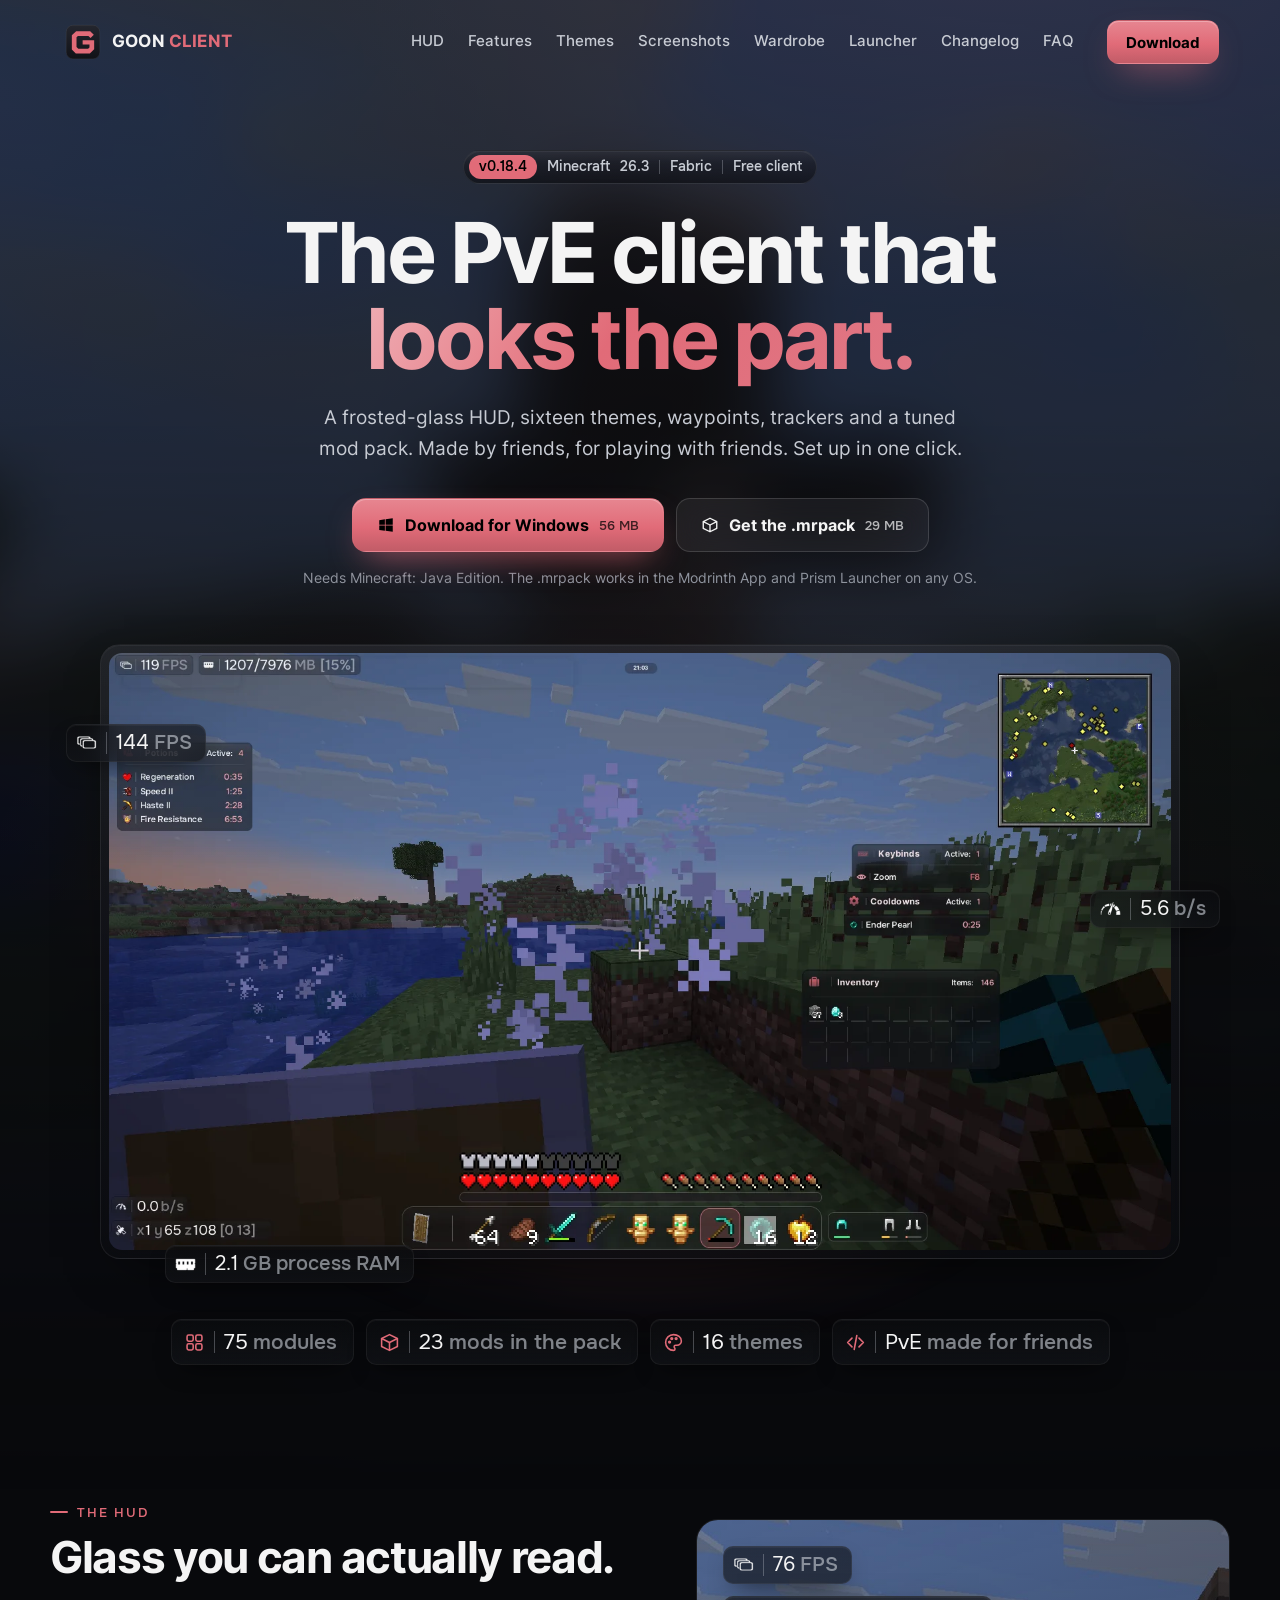
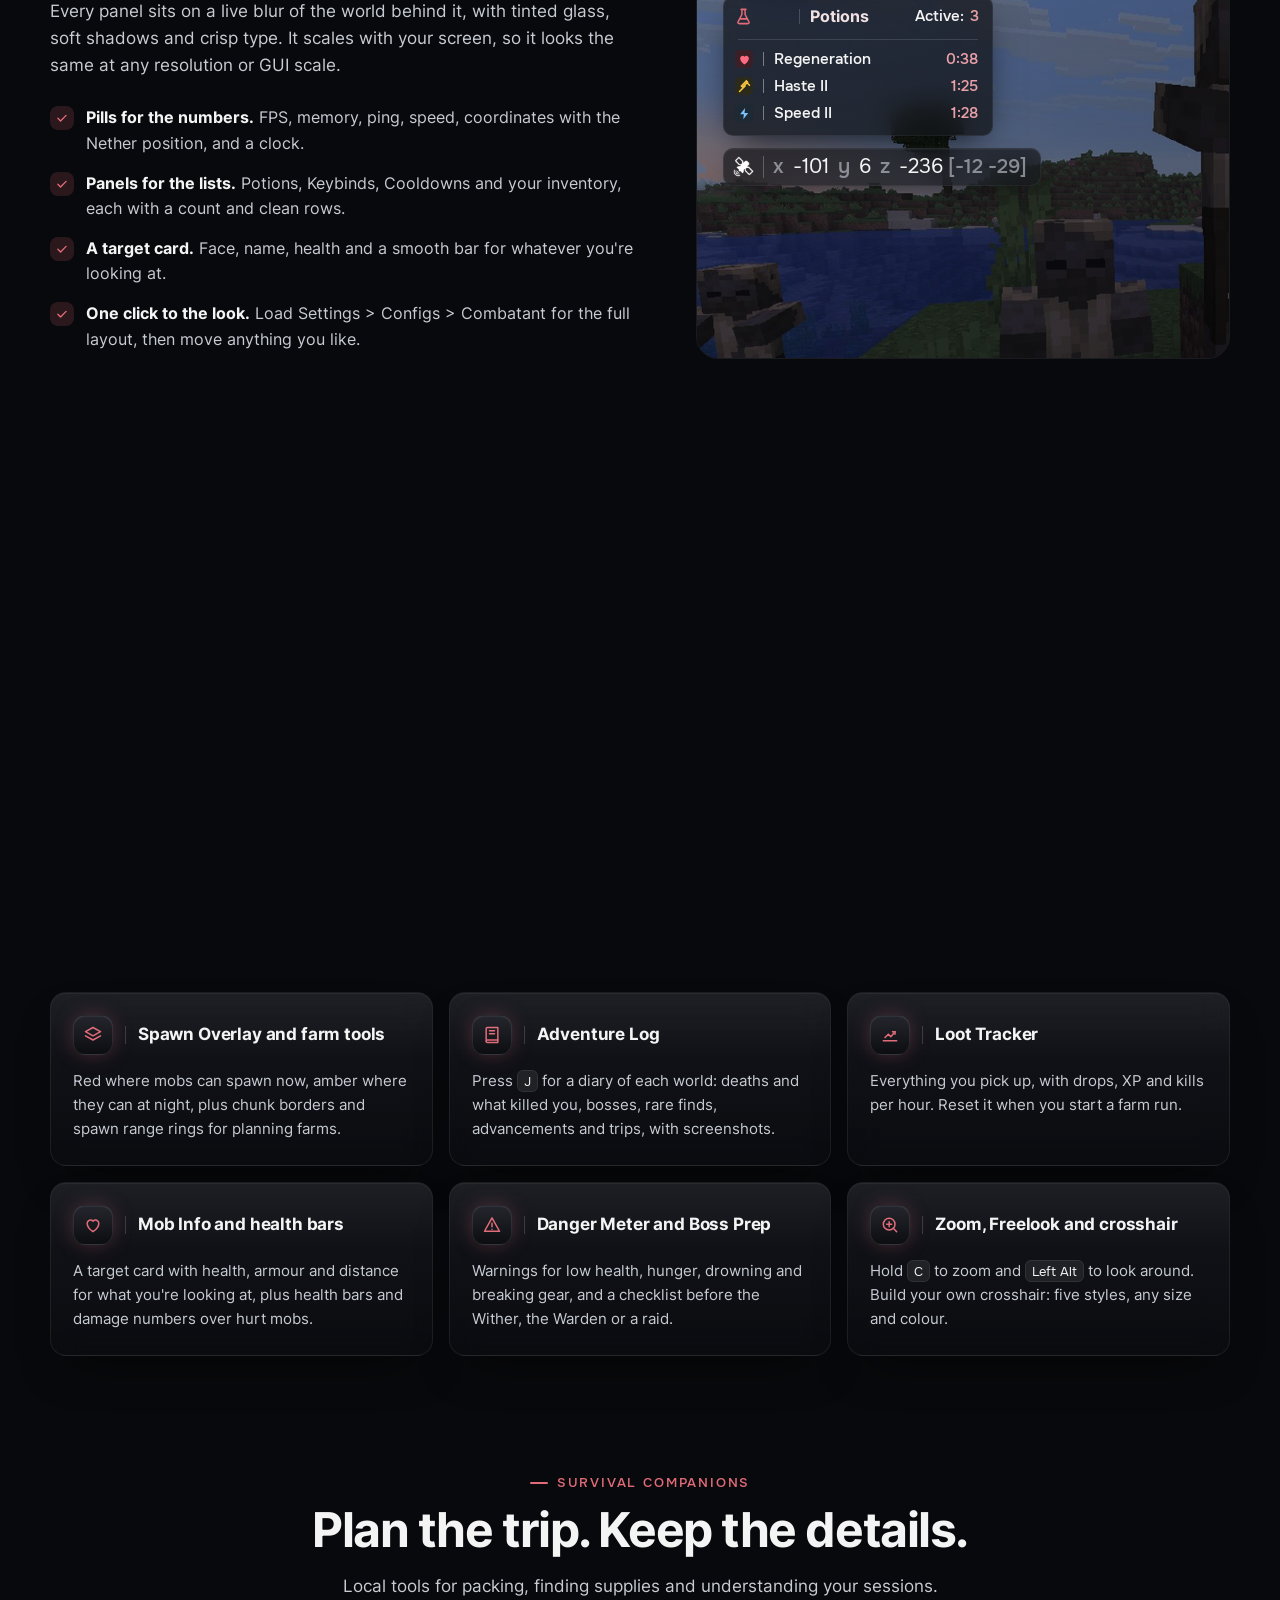
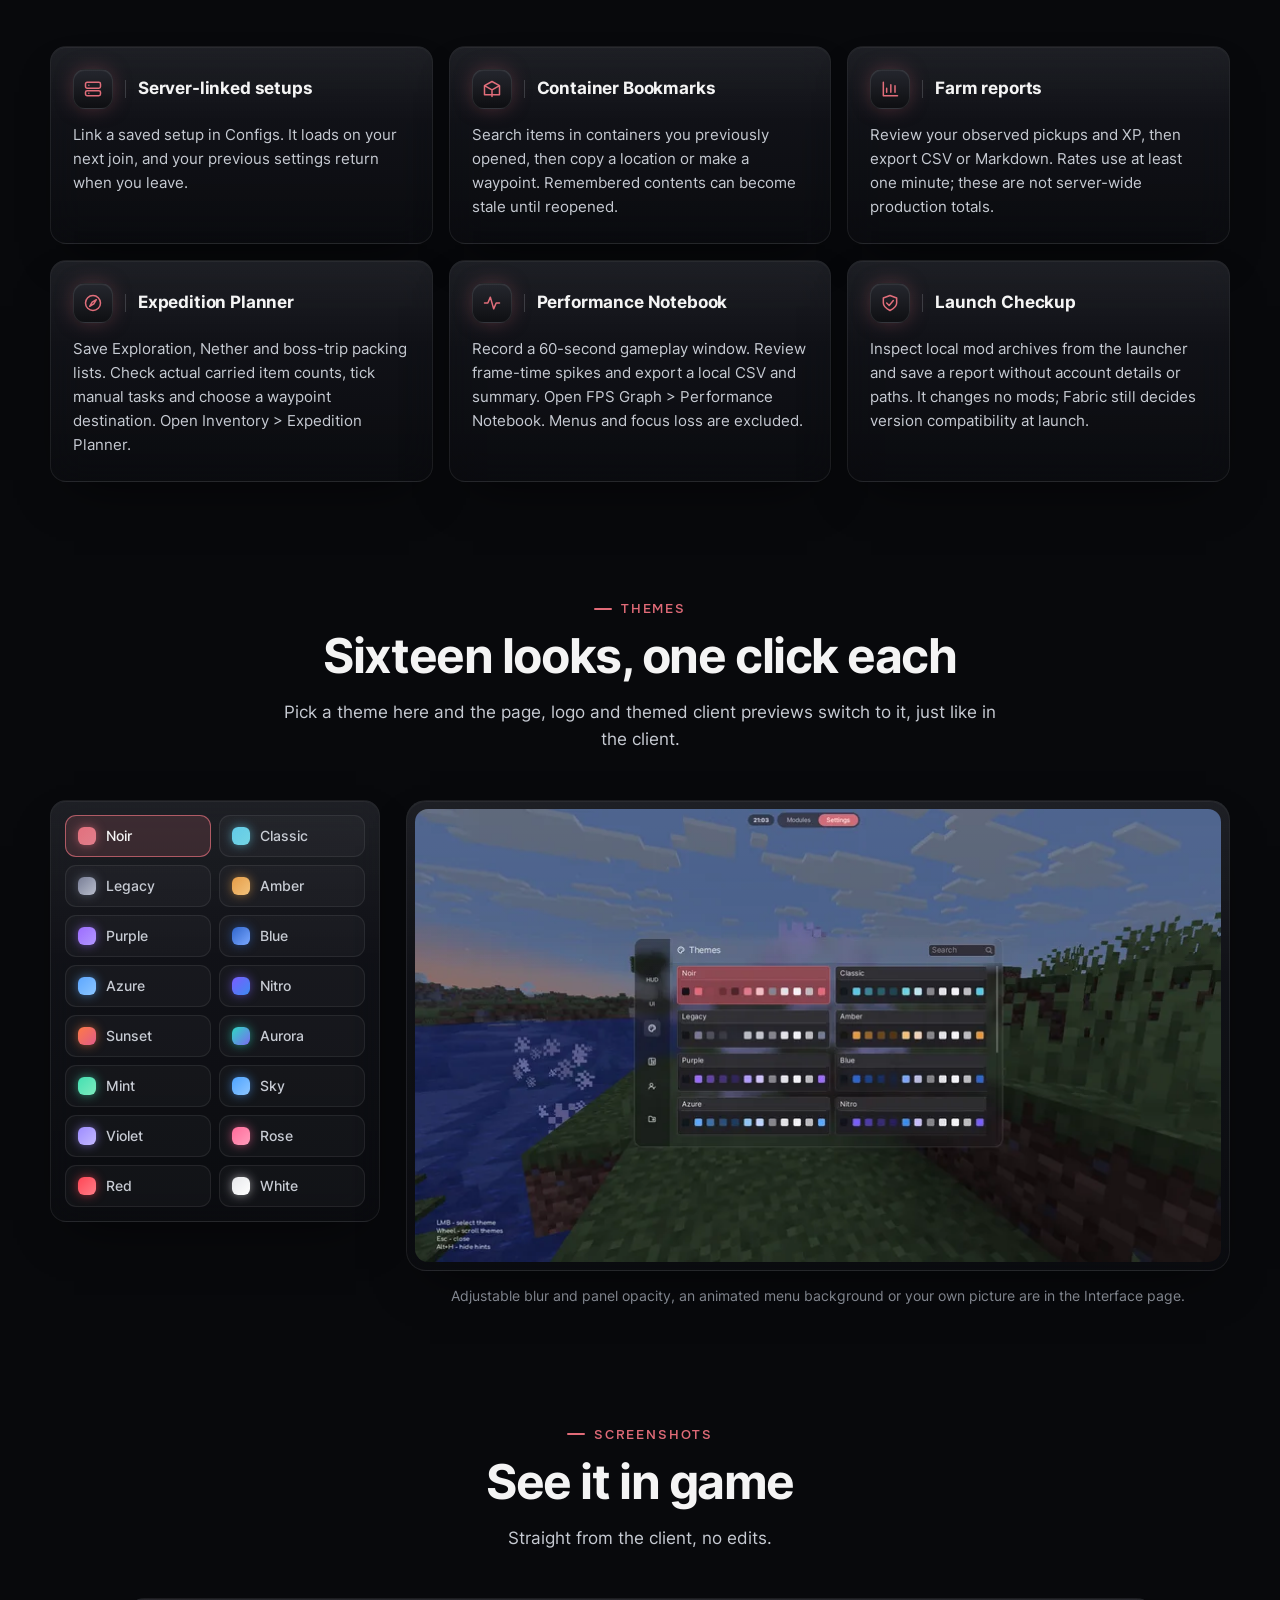
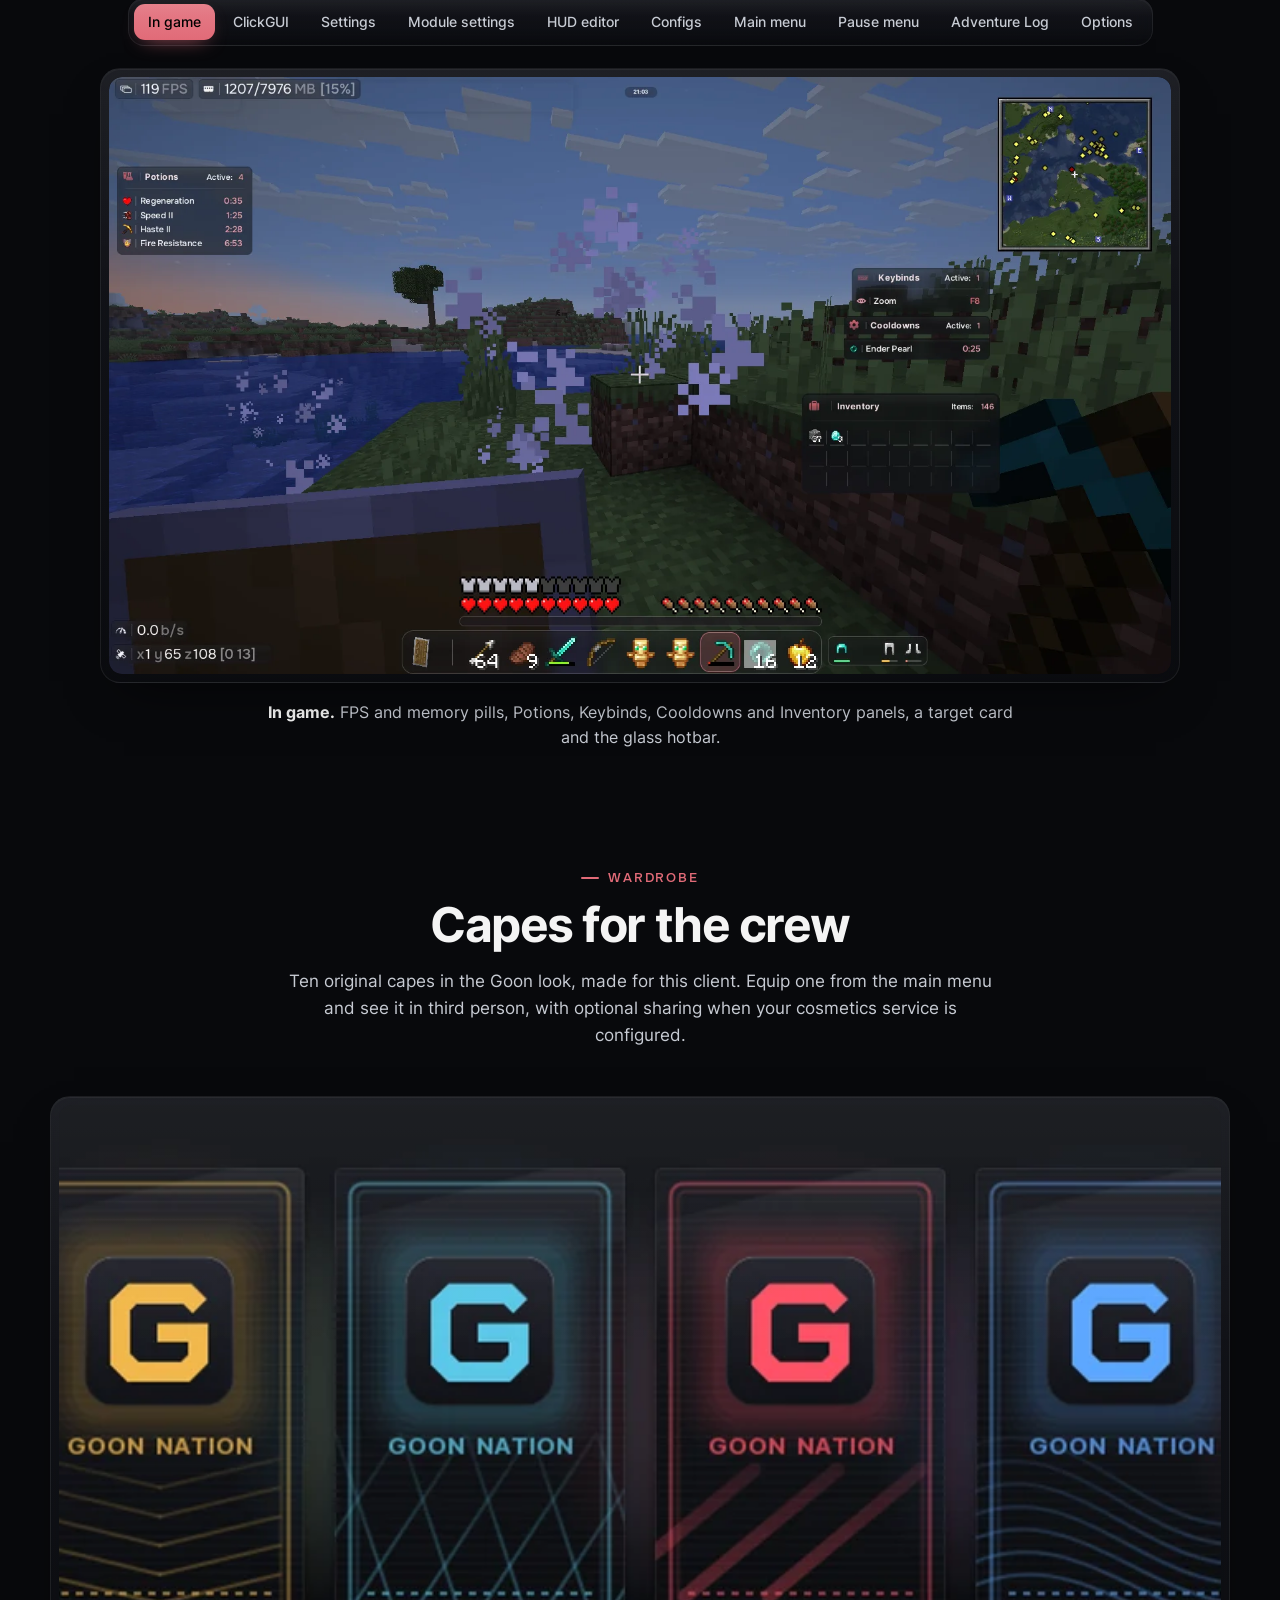
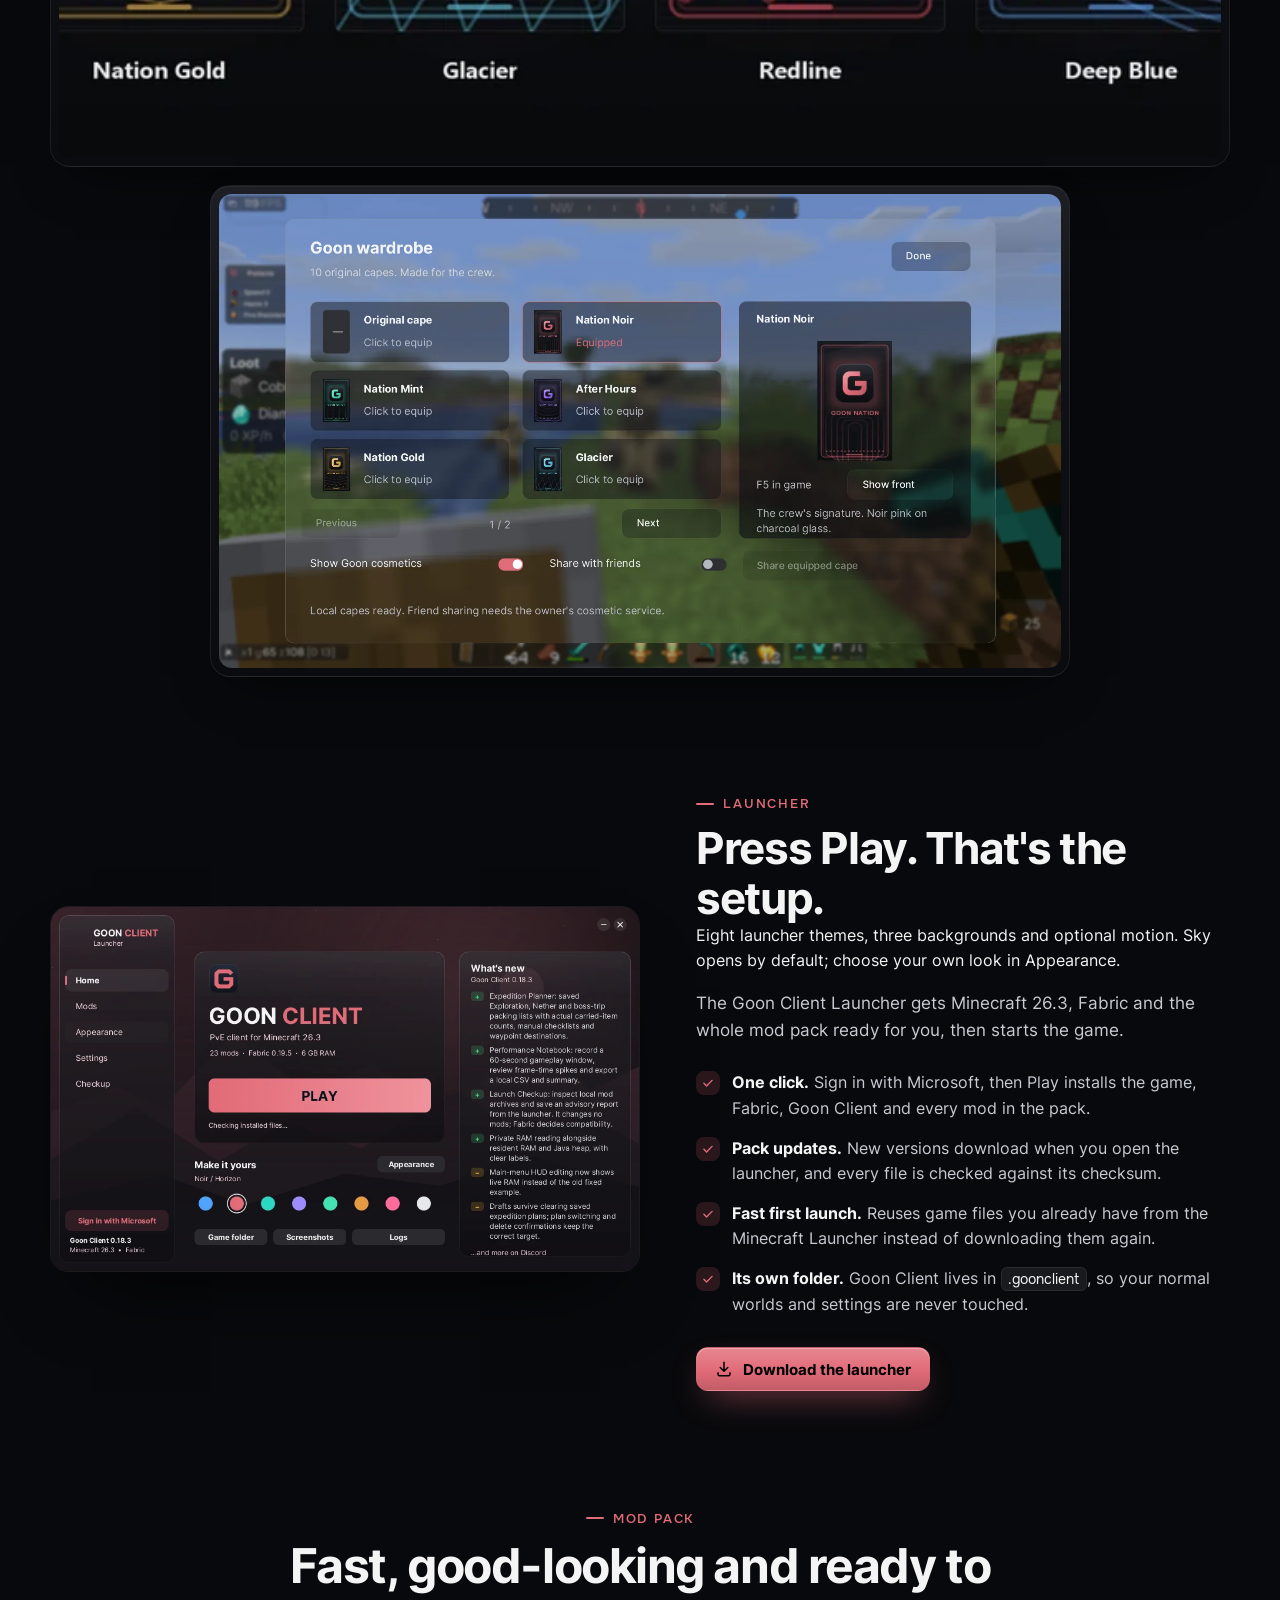
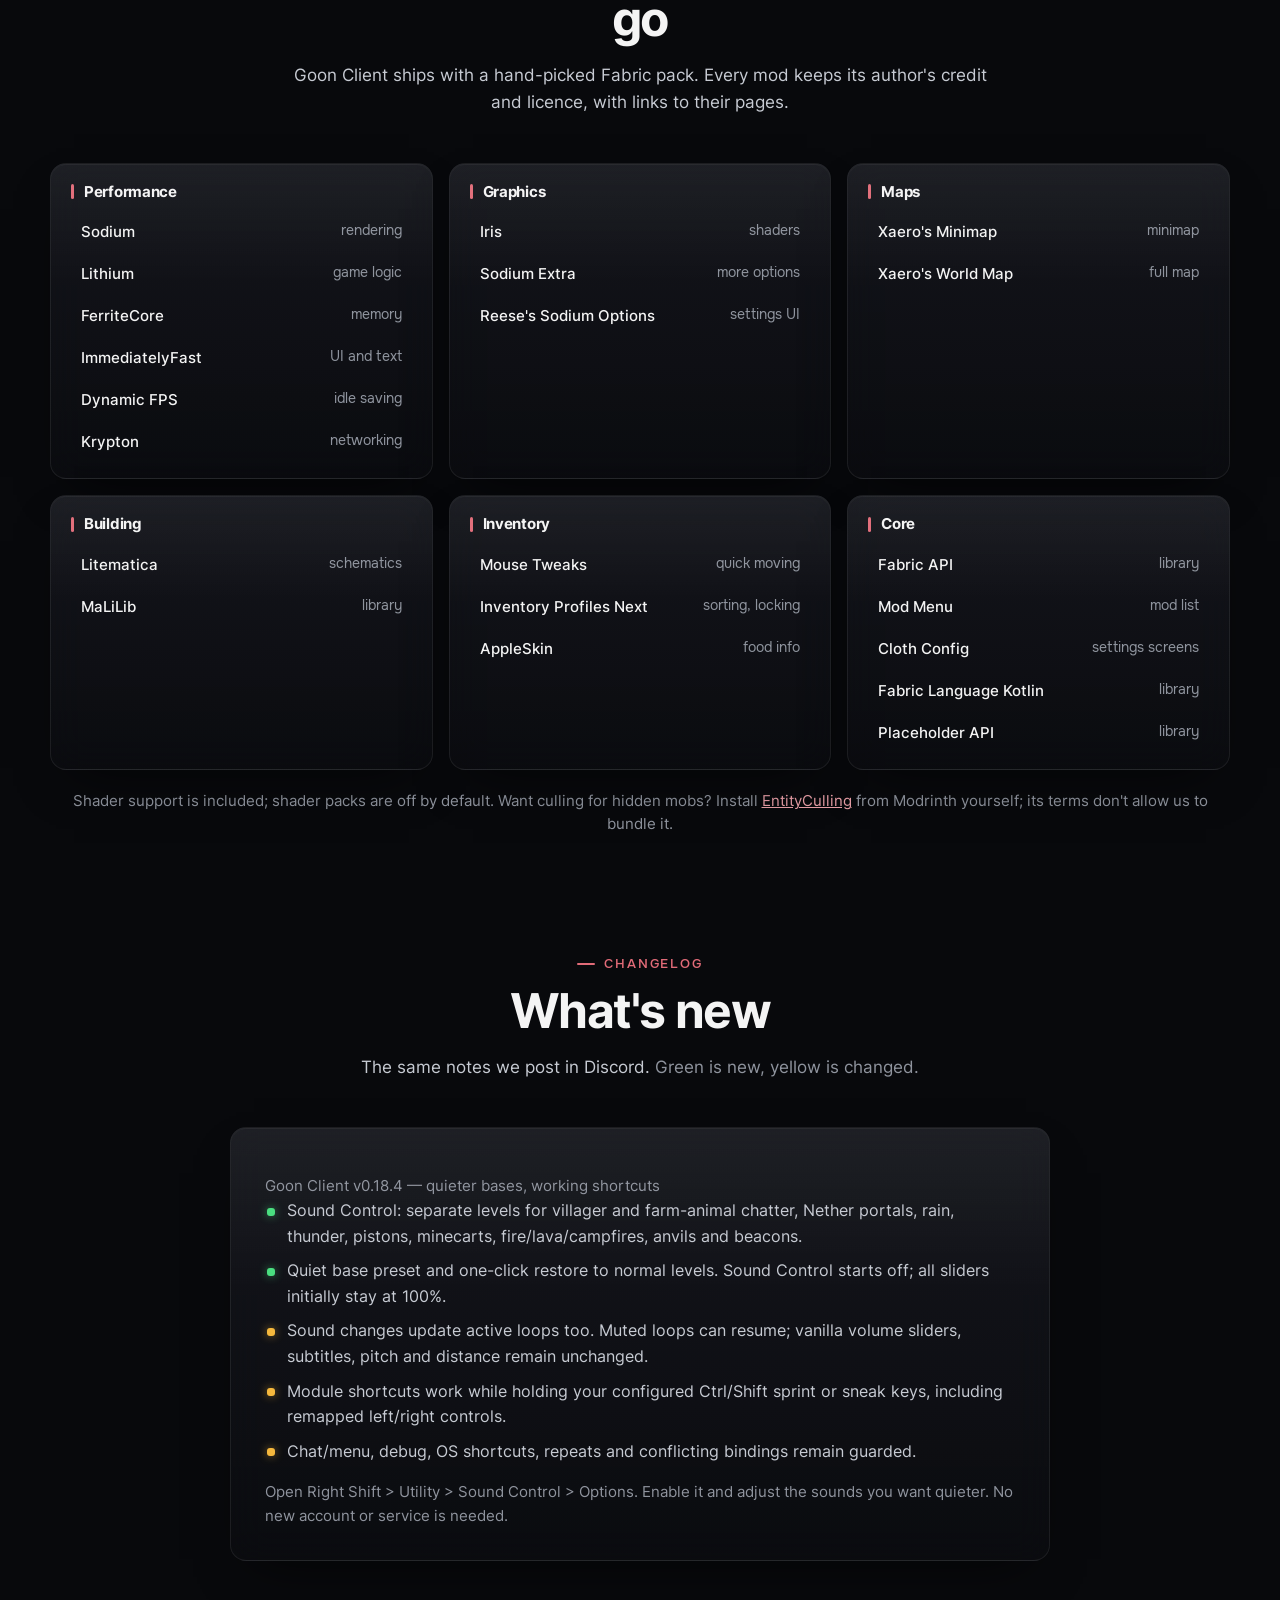
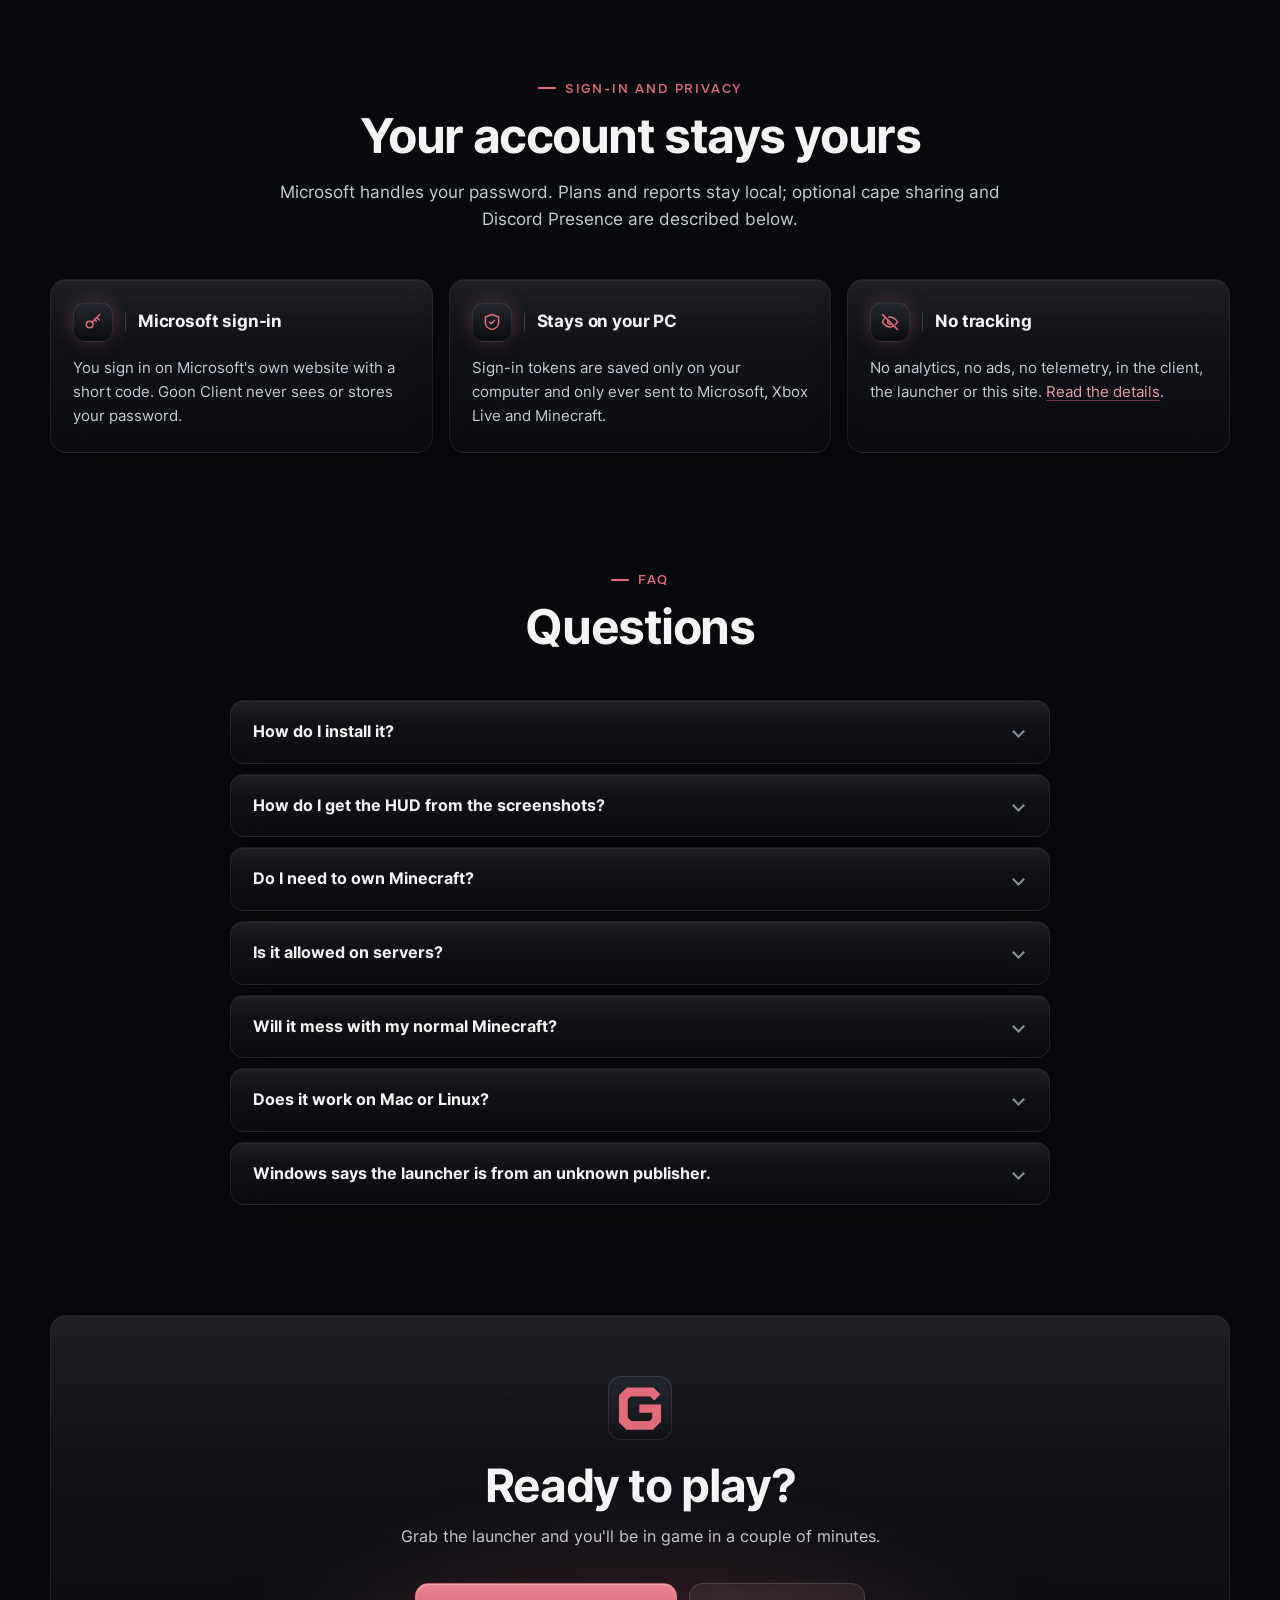
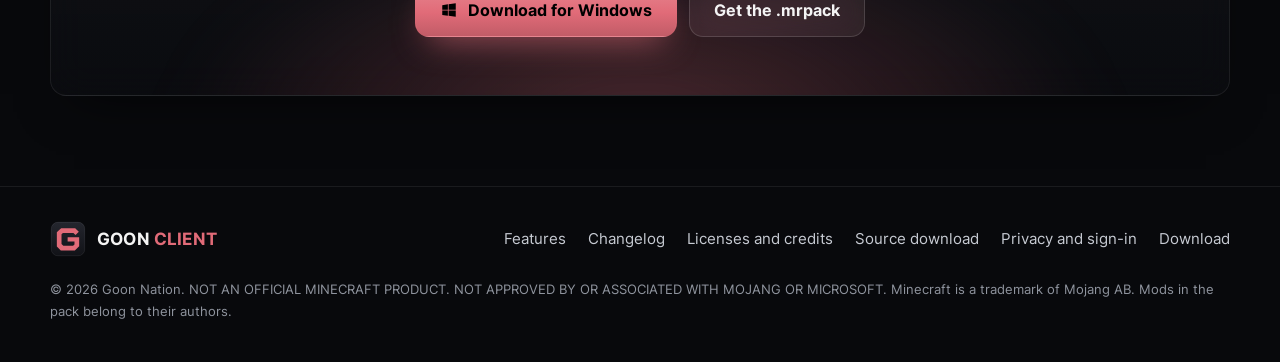
==== commit eb16198d: "." ====
--- a/index.html
+++ b/index.html
@@ -53,7 +53,7 @@
 			<div class="hero-bg" aria-hidden="true"><img src="assets/img/hero-bg.jpg" alt="" width="960" height="540"></div>
 			<div class="wrap">
 				<div class="hero-copy">
-					<span class="chip glass"><b>v<span data-version>0.18.3</span></b>Minecraft <span data-mc>26.3</span><span class="sep"></span>Fabric<span class="sep chip-extra"></span><span class="chip-extra">Free client</span></span>
+					<span class="chip glass"><b>v<span data-version>0.18.4</span></b>Minecraft <span data-mc>26.3</span><span class="sep"></span>Fabric<span class="sep chip-extra"></span><span class="chip-extra">Free client</span></span>
 					<h1>The PvE client that<br><span class="accent">looks the part.</span></h1>
 					<p class="hero-sub">A frosted-glass HUD, sixteen themes, waypoints, trackers and a tuned mod pack. Made by friends, for playing with friends. Set up in one click.</p>
 					<div class="hero-cta" id="download">
@@ -86,7 +86,7 @@
 				</div>
 
 				<div class="stats">
-					<span class="hud-pill reveal"><svg viewBox="0 0 24 24" fill="none" stroke="currentColor" stroke-width="1.8" stroke-linecap="round" stroke-linejoin="round"><rect x="3.5" y="3.5" width="7" height="7" rx="1.8"/><rect x="13.5" y="3.5" width="7" height="7" rx="1.8"/><rect x="3.5" y="13.5" width="7" height="7" rx="1.8"/><rect x="13.5" y="13.5" width="7" height="7" rx="1.8"/></svg><span class="div"></span>74<span class="unit">modules</span></span>
+					<span class="hud-pill reveal"><svg viewBox="0 0 24 24" fill="none" stroke="currentColor" stroke-width="1.8" stroke-linecap="round" stroke-linejoin="round"><rect x="3.5" y="3.5" width="7" height="7" rx="1.8"/><rect x="13.5" y="3.5" width="7" height="7" rx="1.8"/><rect x="3.5" y="13.5" width="7" height="7" rx="1.8"/><rect x="13.5" y="13.5" width="7" height="7" rx="1.8"/></svg><span class="div"></span>75<span class="unit">modules</span></span>
 					<span class="hud-pill reveal"><svg viewBox="0 0 24 24" fill="none" stroke="currentColor" stroke-width="1.8" stroke-linejoin="round"><path d="M21 7.5l-9-4.5-9 4.5 9 4.5 9-4.5z"/><path d="M3 7.5v9l9 4.5 9-4.5v-9M12 12v9"/></svg><span class="div"></span><strong data-mods>23</strong><span class="unit">mods in the pack</span></span>
 					<span class="hud-pill reveal"><svg viewBox="0 0 24 24" fill="none" stroke="currentColor" stroke-width="1.8" stroke-linejoin="round"><path d="M12 3a9 9 0 1 0 0 18c1.1 0 1.7-.8 1.7-1.7 0-.5-.2-.9-.5-1.2-.3-.3-.5-.7-.5-1.2 0-.9.8-1.7 1.7-1.7H16a5 5 0 0 0 5-5c0-4-4-7.2-9-7.2z"/><circle cx="7.5" cy="11.5" r="1"/><circle cx="10" cy="7.5" r="1"/><circle cx="15" cy="7.5" r="1"/></svg><span class="div"></span>16<span class="unit">themes</span></span>
 					<span class="hud-pill reveal"><svg viewBox="0 0 24 24" fill="none" stroke="currentColor" stroke-width="1.8" stroke-linecap="round" stroke-linejoin="round"><path d="M8 7l-5 5 5 5M16 7l5 5-5 5M13.5 4l-3 16"/></svg><span class="div"></span>PvE<span class="unit">made for friends</span></span>
@@ -410,19 +410,15 @@
 				</div>
 				<article class="changelog glass reveal">
 <!-- changelog:start -->
-					<p class="intro">Goon Client v0.18.3 — survival companions</p>
+					<p class="intro">Goon Client v0.18.4 — quieter bases, working shortcuts</p>
 					<ul>
-						<li class="add">Expedition Planner: saved Exploration, Nether and boss-trip packing lists with actual carried-item counts, manual checklists and waypoint destinations.</li>
-						<li class="add">Performance Notebook: record a 60-second gameplay window, review frame-time spikes and export a local CSV and summary.</li>
-						<li class="add">Launch Checkup: inspect local mod archives and save an advisory report from the launcher. It changes no mods; Fabric decides compatibility.</li>
-						<li class="add">Private RAM reading alongside resident RAM and Java heap, with clear labels.</li>
-						<li class="change">Main-menu HUD editing now shows live RAM instead of the old fixed example.</li>
-						<li class="change">Drafts survive clearing saved expedition plans; plan switching and delete confirmations keep the correct target.</li>
-						<li class="change">Performance captures exclude menus, loading, pause and focus transitions, including brief transitions between frames.</li>
-						<li class="change">Bounded local file reads and mod archive inspection handle damaged or oversized inputs without overwriting originals.</li>
-						<li class="change">Website updated with the new tools, current downloads and all sixteen current main-menu previews.</li>
+						<li class="add">Sound Control: separate levels for villager and farm-animal chatter, Nether portals, rain, thunder, pistons, minecarts, fire/lava/campfires, anvils and beacons.</li>
+						<li class="add">Quiet base preset and one-click restore to normal levels. Sound Control starts off; all sliders initially stay at 100%.</li>
+						<li class="change">Sound changes update active loops too. Muted loops can resume; vanilla volume sliders, subtitles, pitch and distance remain unchanged.</li>
+						<li class="change">Module shortcuts work while holding your configured Ctrl/Shift sprint or sneak keys, including remapped left/right controls.</li>
+						<li class="change">Chat/menu, debug, OS shortcuts, repeats and conflicting bindings remain guarded.</li>
 					</ul>
-					<p class="intro">Open Expedition Planner under Inventory. Open Performance Notebook from FPS Graph. Reports and plans stay local. Includes the launcher and container housekeeping improvements from 0.18.2.</p>
+					<p class="intro">Open Right Shift &gt; Utility &gt; Sound Control &gt; Options. Enable it and adjust the sounds you want quieter. No new account or service is needed.</p>
 <!-- changelog:end -->
 				</article>
 			</div>
